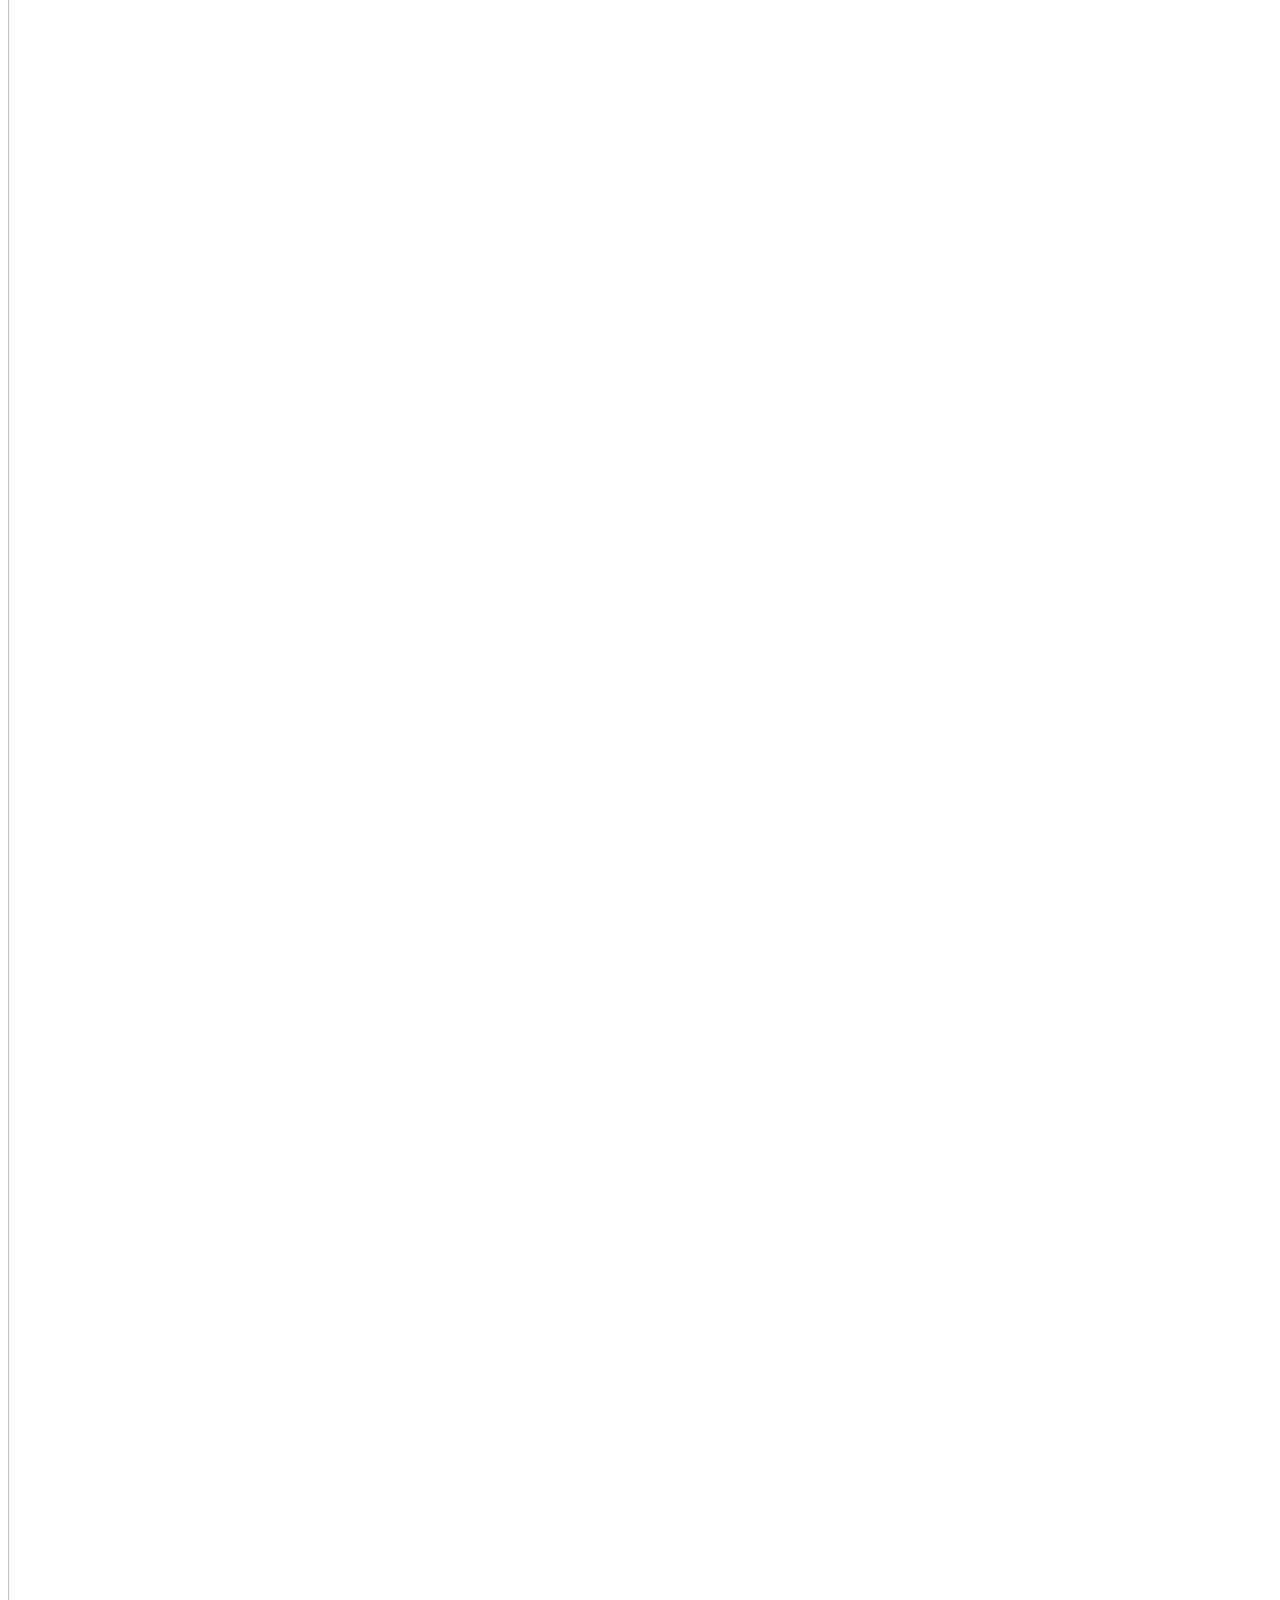
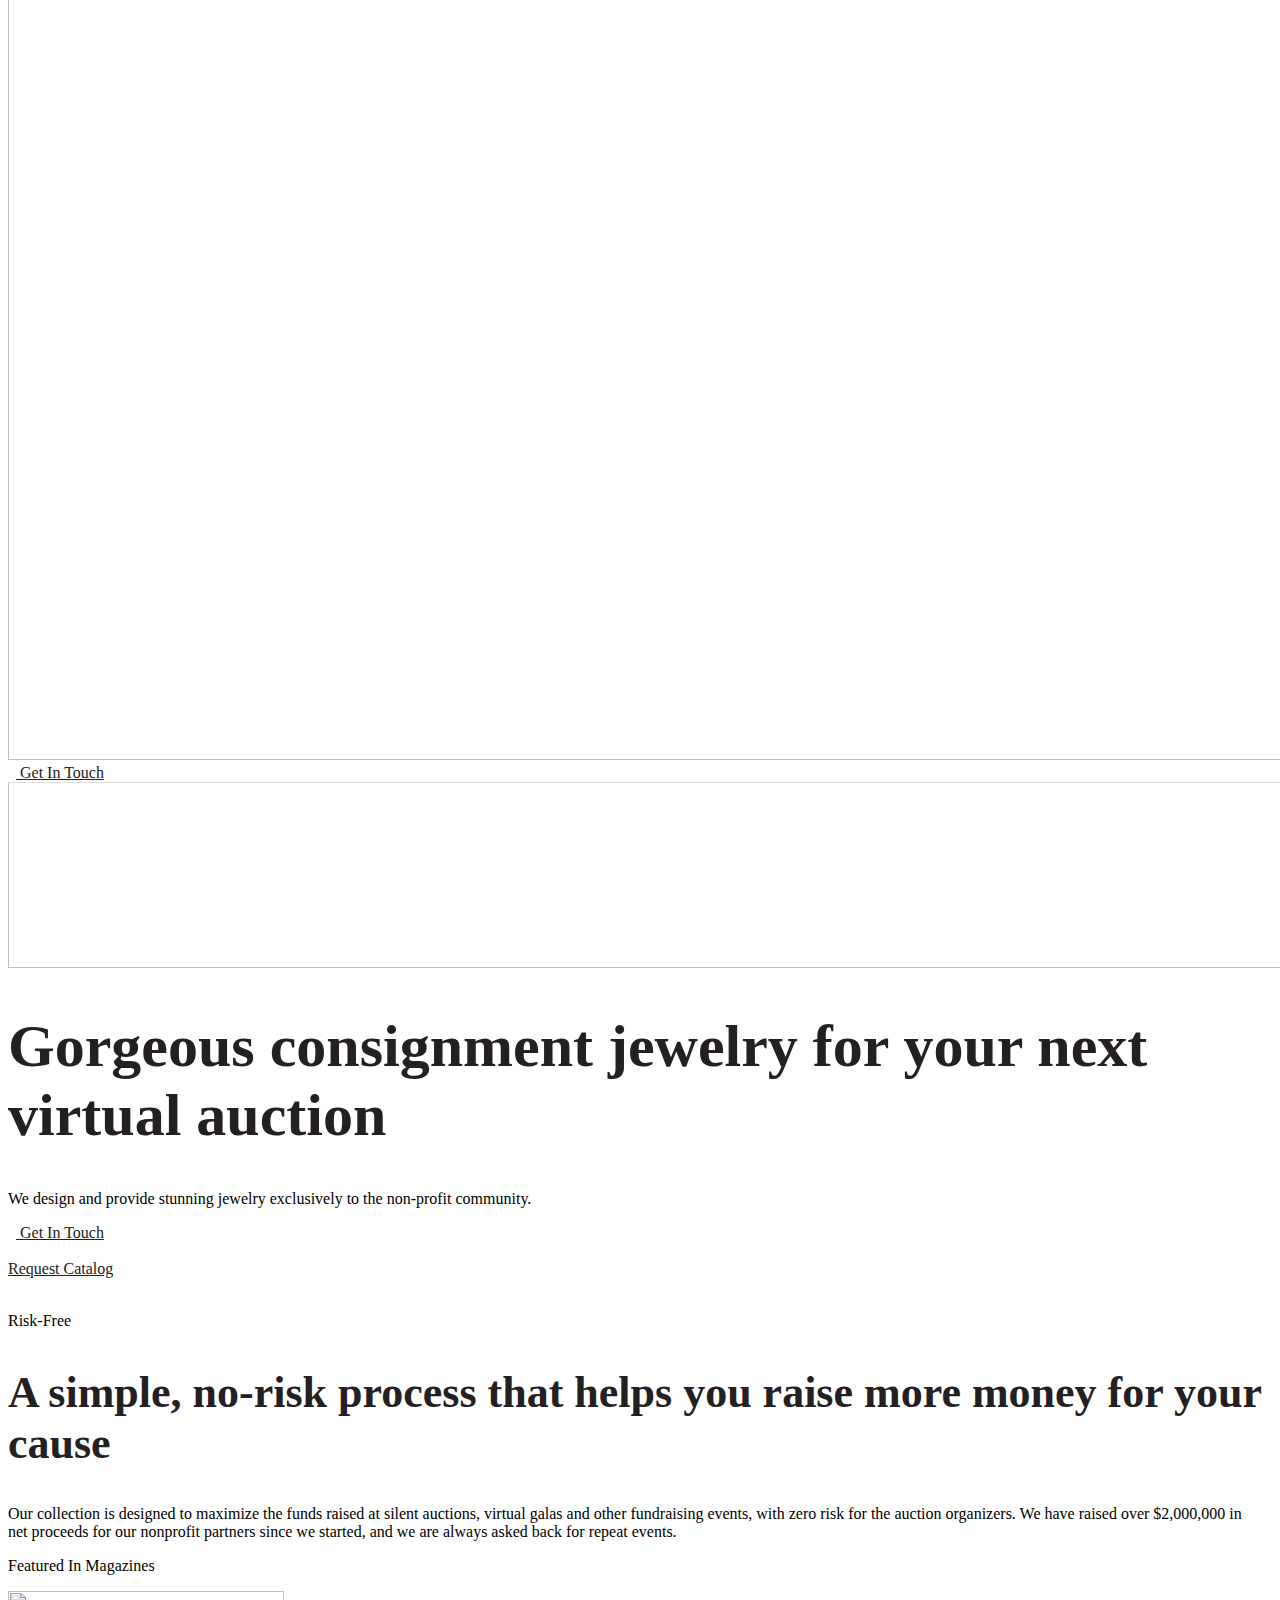
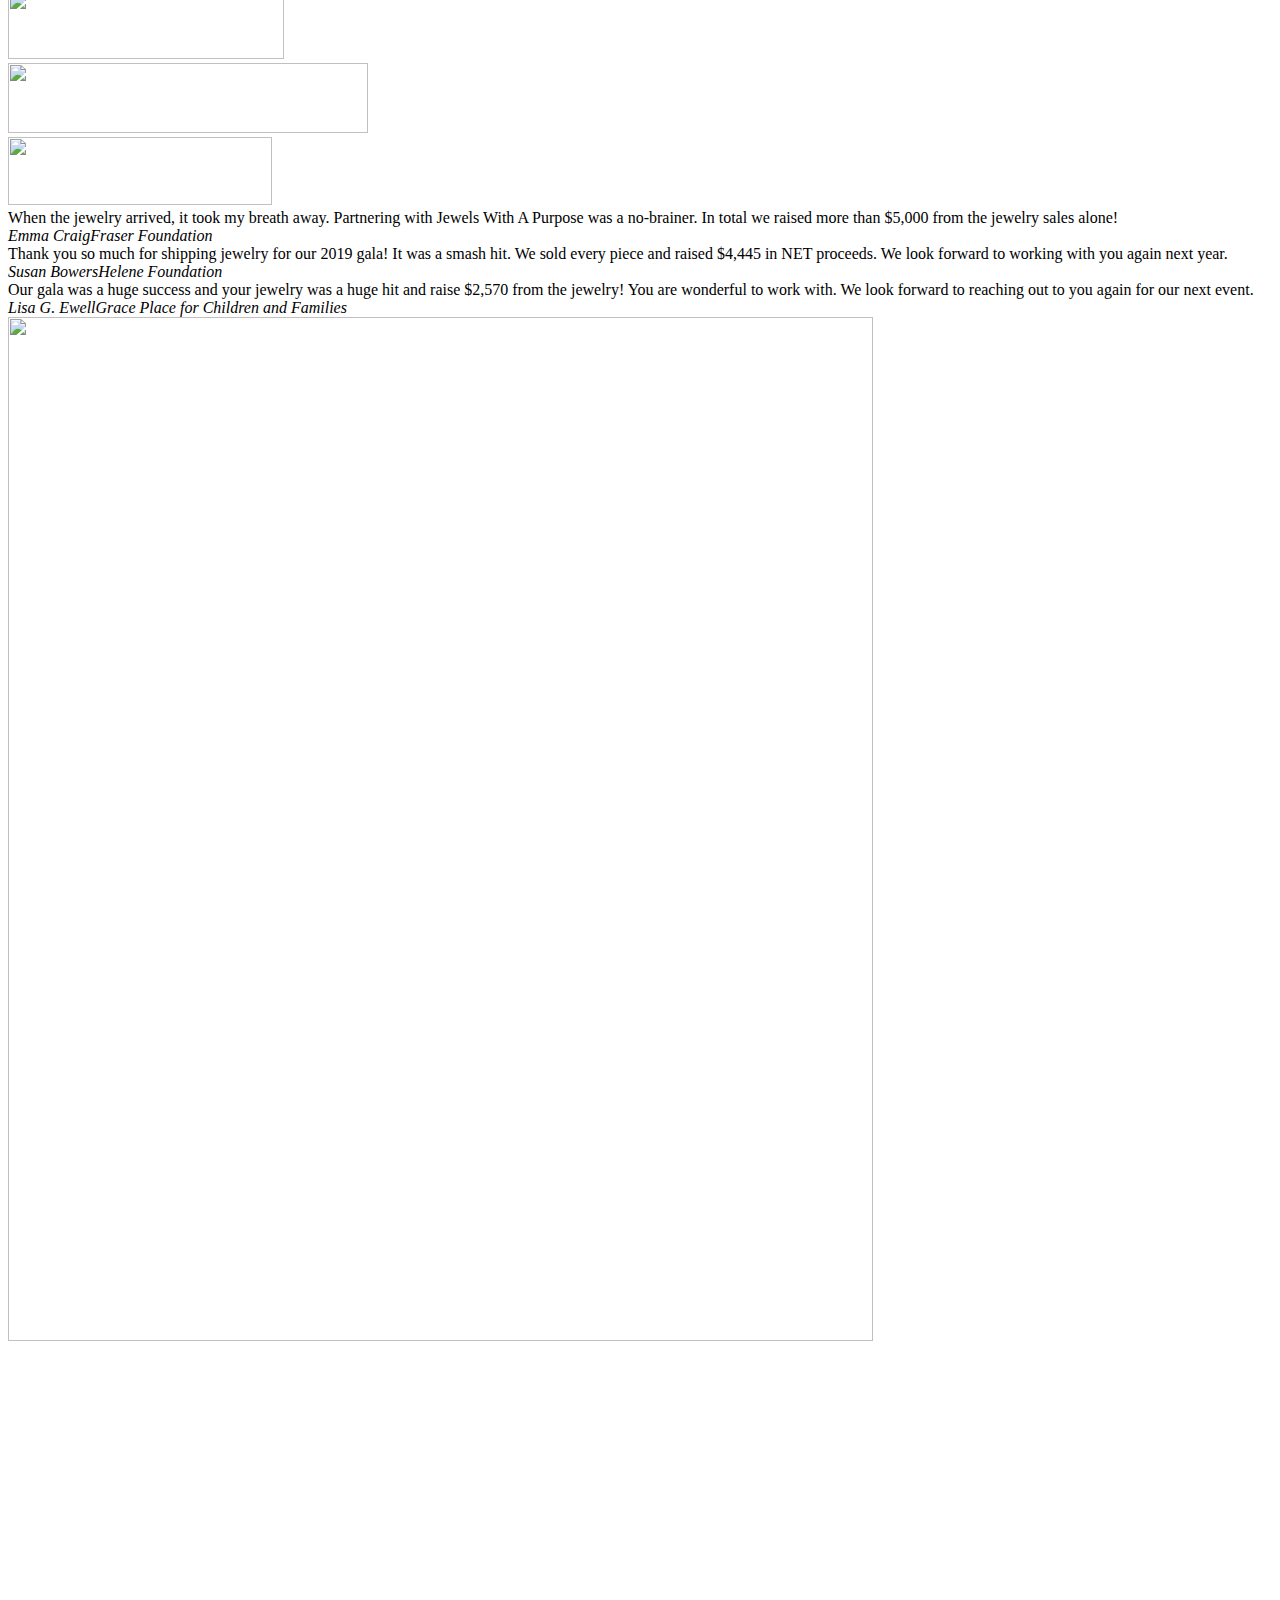
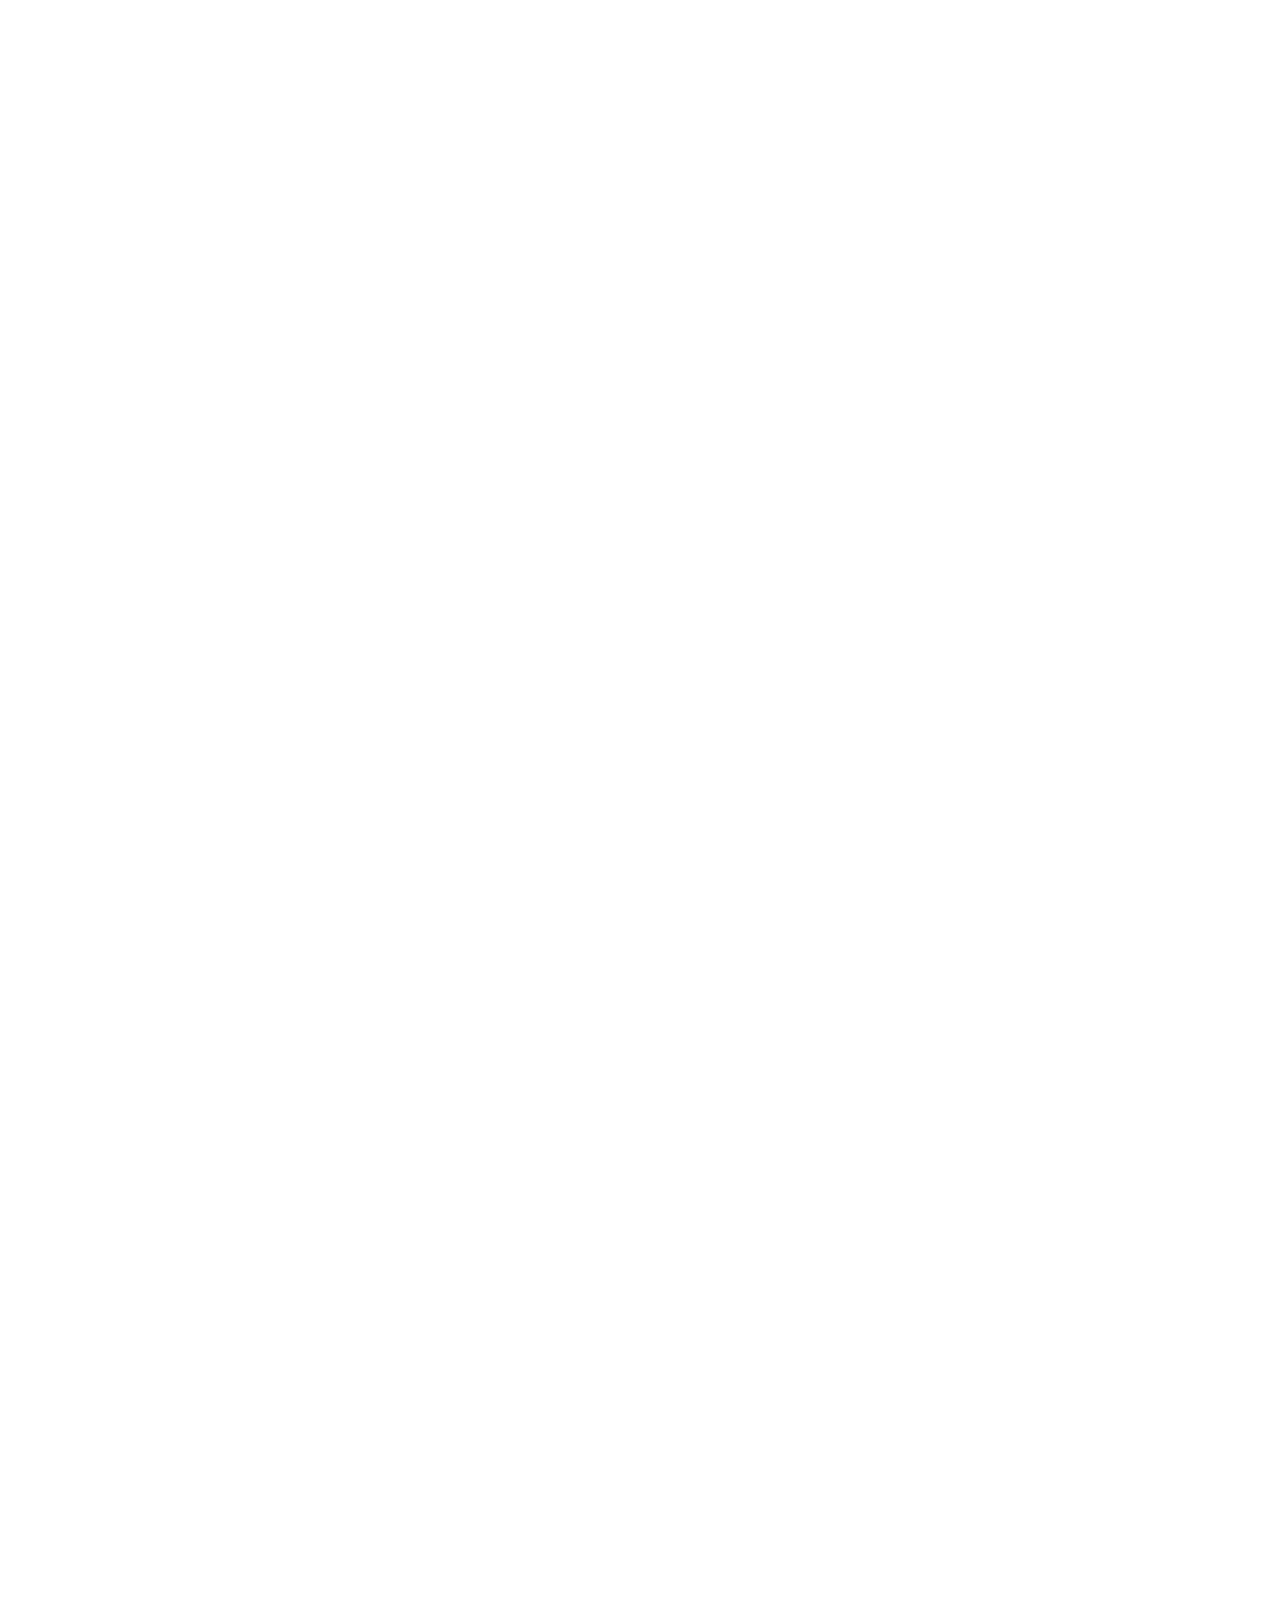
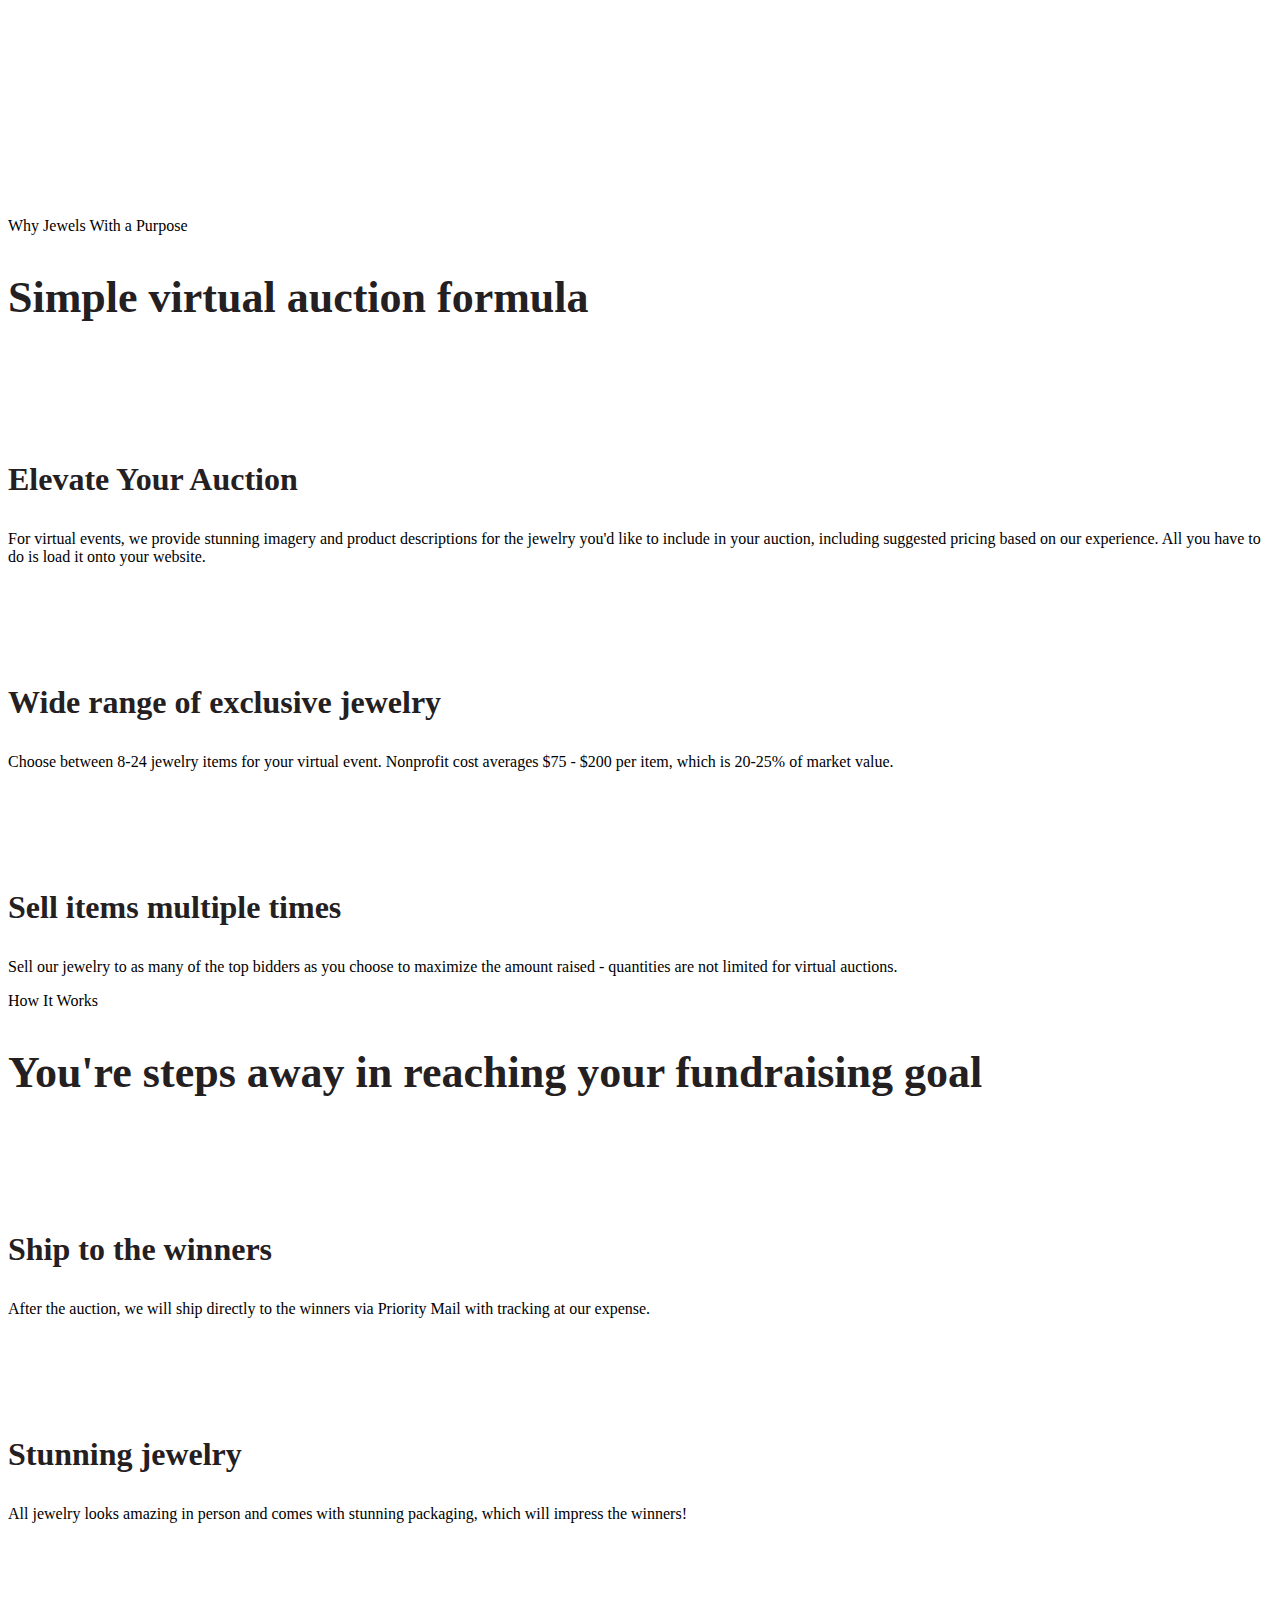
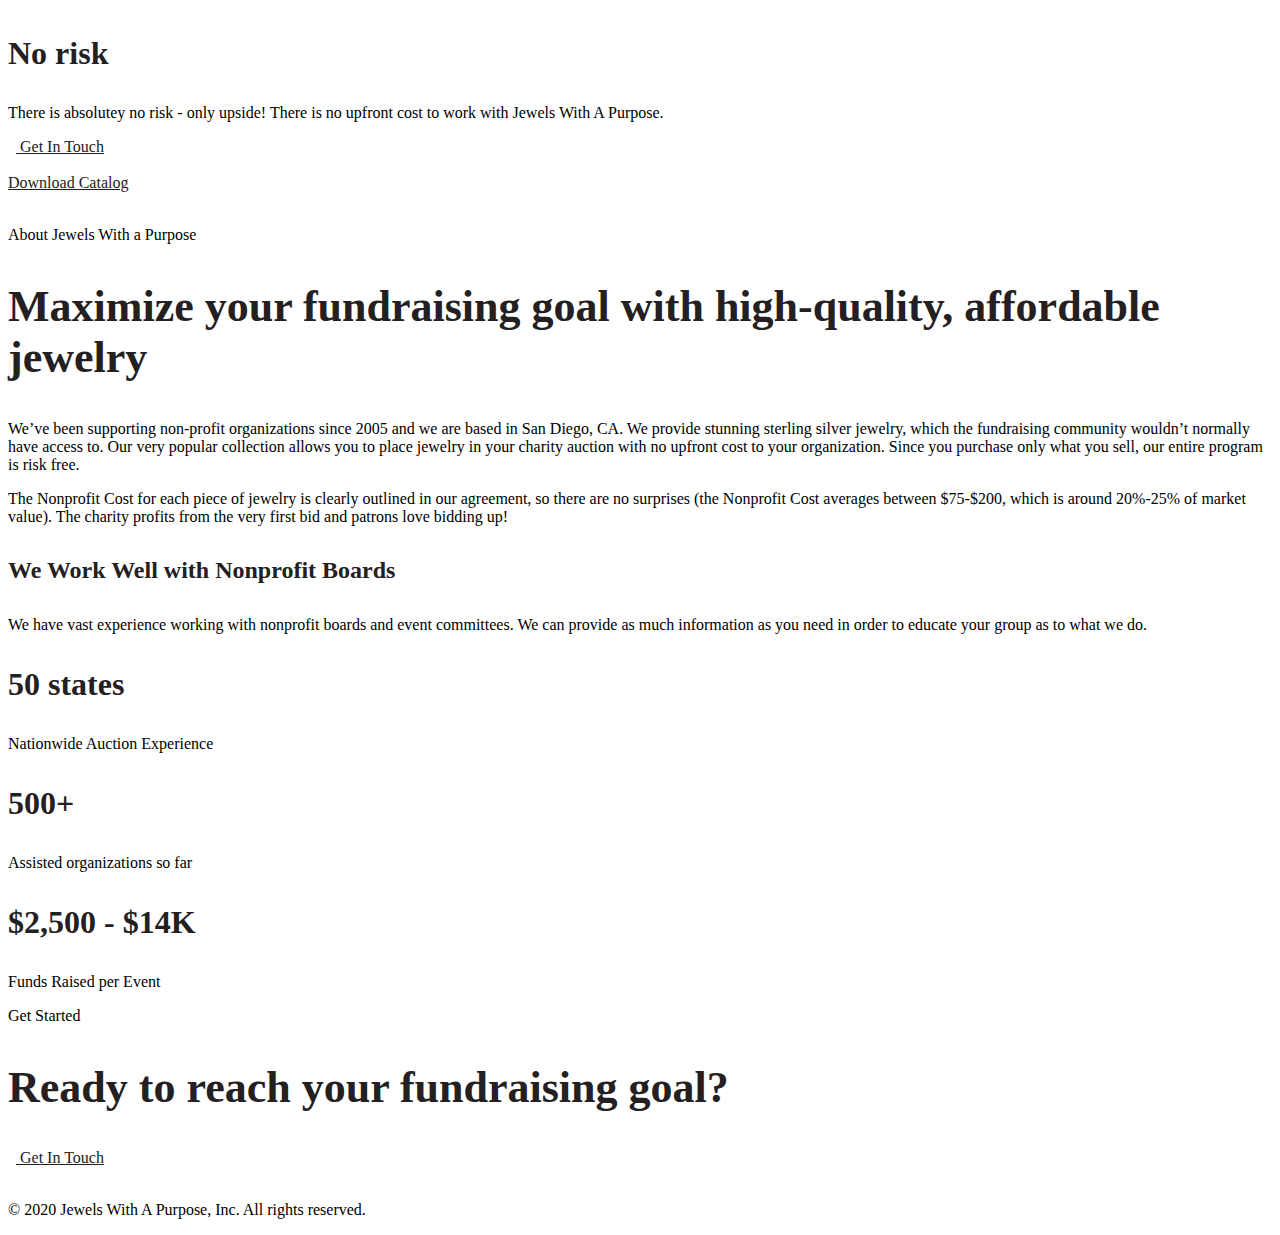
==== index.html @ 7ceee887 "Commited simply-static-1-1628626596" ====
<!DOCTYPE html>
<html lang="en-US">
<head>
	<meta charset="UTF-8">
<script>
if(!gform){document.addEventListener("gform_main_scripts_loaded",function(){gform.scriptsLoaded=!0}),window.addEventListener("DOMContentLoaded",function(){gform.domLoaded=!0});var gform={domLoaded:!1,scriptsLoaded:!1,initializeOnLoaded:function(o){gform.domLoaded&&gform.scriptsLoaded?o():!gform.domLoaded&&gform.scriptsLoaded?window.addEventListener("DOMContentLoaded",o):document.addEventListener("gform_main_scripts_loaded",o)},hooks:{action:{},filter:{}},addAction:function(o,n,r,t){gform.addHook("action",o,n,r,t)},addFilter:function(o,n,r,t){gform.addHook("filter",o,n,r,t)},doAction:function(o){gform.doHook("action",o,arguments)},applyFilters:function(o){return gform.doHook("filter",o,arguments)},removeAction:function(o,n){gform.removeHook("action",o,n)},removeFilter:function(o,n,r){gform.removeHook("filter",o,n,r)},addHook:function(o,n,r,t,i){null==gform.hooks[o][n]&&(gform.hooks[o][n]=[]);var e=gform.hooks[o][n];null==i&&(i=n+"_"+e.length),null==t&&(t=10),gform.hooks[o][n].push({tag:i,callable:r,priority:t})},doHook:function(o,n,r){if(r=Array.prototype.slice.call(r,1),null!=gform.hooks[o][n]){var t,i=gform.hooks[o][n];i.sort(function(o,n){return o.priority-n.priority});for(var e=0;e<i.length;e++)"function"!=typeof(t=i[e].callable)&&(t=window[t]),"action"==o?t.apply(null,r):r[0]=t.apply(null,r)}if("filter"==o)return r[0]},removeHook:function(o,n,r,t){if(null!=gform.hooks[o][n])for(var i=gform.hooks[o][n],e=i.length-1;0<=e;e--)null!=t&&t!=i[e].tag||null!=r&&r!=i[e].priority||i.splice(e,1)}}}
</script>

		<title>Jewels With A Purpose</title>
<meta name="robots" content="noindex, nofollow">
<meta name="viewport" content="width=device-width, initial-scale=1">
<meta name="dc.title" content="Jewels With A Purpose">
<meta name="dc.relation" content="/">
<meta name="dc.source" content="/">
<meta name="dc.language" content="en_US">
<link rel="canonical" href="/">
<script type="application/ld+json">{
				"@context": "https://schema.org",
				"@type": "WebSite",
				"url" : "",
				"potentialAction": {
					"@type": "SearchAction",
					"target": "\/?s={search_term_string}",
					"query-input": "required name=search_term_string"
				}
			}</script>
<meta property="og:url" content="/">
<meta property="og:site_name" content="Jewels With A Purpose">
<meta property="og:locale" content="en_US">
<meta property="og:type" content="website">
<meta property="og:title" content="Jewels With A Purpose">
<meta property="og:description" content="Get In Touch Gorgeous consignment jewelry for your next virtual auction We design and provide stunning jewelry exclusively to the non-profit community. Get In Touch Request Catalog Risk-Free A simple, no-risk process that helps you raise more money for your cause Our collection is designed to maximize the funds raised&hellip;">
<meta property="og:image" content="/wp-content/uploads/2020/05/ranch-coast.png">
<meta property="og:image:secure_url" content="/wp-content/uploads/2020/05/ranch-coast.png">
<meta property="og:image:width" content="276">
<meta property="og:image:height" content="68">
<meta name="twitter:card" content="summary">
<meta name="twitter:title" content="Jewels With A Purpose">
<meta name="twitter:description" content="Get In Touch Gorgeous consignment jewelry for your next virtual auction We design and provide stunning jewelry exclusively to the non-profit community. Get In Touch Request Catalog Risk-Free A simple, no-risk process that helps you raise more money for your cause Our collection is designed to maximize the funds raised&hellip;">
<meta name="twitter:image" content="/wp-content/uploads/2020/05/ranch-coast.png">
<link rel="dns-prefetch" href="//s.w.org">
<link rel="alternate" type="application/rss+xml" title="Jewels With A Purpose &raquo; Feed" href="/feed/">
<link rel="alternate" type="application/rss+xml" title="Jewels With A Purpose &raquo; Comments Feed" href="/comments/feed/">
        <script type="application/ld+json">
            {"@context":"https:\/\/schema.org","@type":"Organization","name":"Jewels With A Purpose","url":""}        </script>
        		<script>
			window._wpemojiSettings = {"baseUrl":"https:\/\/s.w.org\/images\/core\/emoji\/13.1.0\/72x72\/","ext":".png","svgUrl":"https:\/\/s.w.org\/images\/core\/emoji\/13.1.0\/svg\/","svgExt":".svg","source":{"concatemoji":"\/wp-includes\/js\/wp-emoji-release.min.js?ver=5.8"}};
			!function(e,a,t){var n,r,o,i=a.createElement("canvas"),p=i.getContext&&i.getContext("2d");function s(e,t){var a=String.fromCharCode;p.clearRect(0,0,i.width,i.height),p.fillText(a.apply(this,e),0,0);e=i.toDataURL();return p.clearRect(0,0,i.width,i.height),p.fillText(a.apply(this,t),0,0),e===i.toDataURL()}function c(e){var t=a.createElement("script");t.src=e,t.defer=t.type="text/javascript",a.getElementsByTagName("head")[0].appendChild(t)}for(o=Array("flag","emoji"),t.supports={everything:!0,everythingExceptFlag:!0},r=0;r<o.length;r++)t.supports[o[r]]=function(e){if(!p||!p.fillText)return!1;switch(p.textBaseline="top",p.font="600 32px Arial",e){case"flag":return s([127987,65039,8205,9895,65039],[127987,65039,8203,9895,65039])?!1:!s([55356,56826,55356,56819],[55356,56826,8203,55356,56819])&&!s([55356,57332,56128,56423,56128,56418,56128,56421,56128,56430,56128,56423,56128,56447],[55356,57332,8203,56128,56423,8203,56128,56418,8203,56128,56421,8203,56128,56430,8203,56128,56423,8203,56128,56447]);case"emoji":return!s([10084,65039,8205,55357,56613],[10084,65039,8203,55357,56613])}return!1}(o[r]),t.supports.everything=t.supports.everything&&t.supports[o[r]],"flag"!==o[r]&&(t.supports.everythingExceptFlag=t.supports.everythingExceptFlag&&t.supports[o[r]]);t.supports.everythingExceptFlag=t.supports.everythingExceptFlag&&!t.supports.flag,t.DOMReady=!1,t.readyCallback=function(){t.DOMReady=!0},t.supports.everything||(n=function(){t.readyCallback()},a.addEventListener?(a.addEventListener("DOMContentLoaded",n,!1),e.addEventListener("load",n,!1)):(e.attachEvent("onload",n),a.attachEvent("onreadystatechange",function(){"complete"===a.readyState&&t.readyCallback()})),(n=t.source||{}).concatemoji?c(n.concatemoji):n.wpemoji&&n.twemoji&&(c(n.twemoji),c(n.wpemoji)))}(window,document,window._wpemojiSettings);
		</script>
		<style>img.wp-smiley,
img.emoji {
	display: inline !important;
	border: none !important;
	box-shadow: none !important;
	height: 1em !important;
	width: 1em !important;
	margin: 0 .07em !important;
	vertical-align: -0.1em !important;
	background: none !important;
	padding: 0 !important;
}</style>
	<link rel="stylesheet" id="wp-block-library-css" href="/wp-includes/css/dist/block-library/style.min.css?ver=5.8" media="all">
<style id="wp-block-library-theme-inline-css">#start-resizable-editor-section{display:none}.wp-block-audio figcaption{color:#555;font-size:13px;text-align:center}.is-dark-theme .wp-block-audio figcaption{color:hsla(0,0%,100%,.65)}.wp-block-code{font-family:Menlo,Consolas,monaco,monospace;color:#1e1e1e;padding:.8em 1em;border:1px solid #ddd;border-radius:4px}.wp-block-embed figcaption{color:#555;font-size:13px;text-align:center}.is-dark-theme .wp-block-embed figcaption{color:hsla(0,0%,100%,.65)}.blocks-gallery-caption{color:#555;font-size:13px;text-align:center}.is-dark-theme .blocks-gallery-caption{color:hsla(0,0%,100%,.65)}.wp-block-image figcaption{color:#555;font-size:13px;text-align:center}.is-dark-theme .wp-block-image figcaption{color:hsla(0,0%,100%,.65)}.wp-block-pullquote{border-top:4px solid;border-bottom:4px solid;margin-bottom:1.75em;color:currentColor}.wp-block-pullquote__citation,.wp-block-pullquote cite,.wp-block-pullquote footer{color:currentColor;text-transform:uppercase;font-size:.8125em;font-style:normal}.wp-block-quote{border-left:.25em solid;margin:0 0 1.75em;padding-left:1em}.wp-block-quote cite,.wp-block-quote footer{color:currentColor;font-size:.8125em;position:relative;font-style:normal}.wp-block-quote.has-text-align-right{border-left:none;border-right:.25em solid;padding-left:0;padding-right:1em}.wp-block-quote.has-text-align-center{border:none;padding-left:0}.wp-block-quote.is-large,.wp-block-quote.is-style-large{border:none}.wp-block-search .wp-block-search__label{font-weight:700}.wp-block-group.has-background{padding:1.25em 2.375em;margin-top:0;margin-bottom:0}.wp-block-separator{border:none;border-bottom:2px solid;margin-left:auto;margin-right:auto;opacity:.4}.wp-block-separator:not(.is-style-wide):not(.is-style-dots){width:100px}.wp-block-separator.has-background:not(.is-style-dots){border-bottom:none;height:1px}.wp-block-separator.has-background:not(.is-style-wide):not(.is-style-dots){height:2px}.wp-block-table thead{border-bottom:3px solid}.wp-block-table tfoot{border-top:3px solid}.wp-block-table td,.wp-block-table th{padding:.5em;border:1px solid;word-break:normal}.wp-block-table figcaption{color:#555;font-size:13px;text-align:center}.is-dark-theme .wp-block-table figcaption{color:hsla(0,0%,100%,.65)}.wp-block-video figcaption{color:#555;font-size:13px;text-align:center}.is-dark-theme .wp-block-video figcaption{color:hsla(0,0%,100%,.65)}.wp-block-template-part.has-background{padding:1.25em 2.375em;margin-top:0;margin-bottom:0}#end-resizable-editor-section{display:none}</style>
<link rel="stylesheet" id="oceanwp-style-css" href="/wp-content/themes/oceanwp/assets/css/style.min.css?ver=1.0" media="all">
<link rel="stylesheet" id="child-style-css" href="/wp-content/themes/oceanwp-child/style.css?ver=5.8" media="all">
<link rel="stylesheet" id="font-awesome-css" href="/wp-content/themes/oceanwp/assets/fonts/fontawesome/css/all.min.css?ver=5.15.1" media="all">
<link rel="stylesheet" id="simple-line-icons-css" href="/wp-content/themes/oceanwp/assets/css/third/simple-line-icons.min.css?ver=2.4.0" media="all">
<link rel="stylesheet" id="elementor-icons-css" href="/wp-content/plugins/elementor/assets/lib/eicons/css/elementor-icons.min.css?ver=5.12.0" media="all">
<link rel="stylesheet" id="elementor-frontend-legacy-css" href="/wp-content/plugins/elementor/assets/css/frontend-legacy.min.css?ver=3.3.1" media="all">
<link rel="stylesheet" id="elementor-frontend-css" href="/wp-content/plugins/elementor/assets/css/frontend.min.css?ver=3.3.1" media="all">
<style id="elementor-frontend-inline-css">@font-face{font-family:eicons;src:url(/wp-content/plugins/elementor/assets/lib/eicons/fonts/eicons.eot?5.10.0);src:url(/wp-content/plugins/elementor/assets/lib/eicons/fonts/eicons.eot?5.10.0#iefix) format("embedded-opentype"),url(/wp-content/plugins/elementor/assets/lib/eicons/fonts/eicons.woff2?5.10.0) format("woff2"),url(/wp-content/plugins/elementor/assets/lib/eicons/fonts/eicons.woff?5.10.0) format("woff"),url(/wp-content/plugins/elementor/assets/lib/eicons/fonts/eicons.ttf?5.10.0) format("truetype"),url(/wp-content/plugins/elementor/assets/lib/eicons/fonts/eicons.svg?5.10.0#eicon) format("svg");font-weight:400;font-style:normal}</style>
<link rel="stylesheet" id="elementor-post-43-css" href="/wp-content/uploads/elementor/css/post-43.css?ver=1627926457" media="all">
<link rel="stylesheet" id="powerpack-frontend-css" href="/wp-content/plugins/powerpack-lite-for-elementor/assets/css/frontend.css?ver=2.5.2" media="all">
<link rel="stylesheet" id="elementor-pro-css" href="/wp-content/plugins/elementor-pro/assets/css/frontend.min.css?ver=3.3.5" media="all">
<link rel="stylesheet" id="elementor-post-39-css" href="/wp-content/uploads/elementor/css/post-39.css?ver=1627926457" media="all">
<link rel="stylesheet" id="gforms_reset_css-css" href="/wp-content/plugins/gravityforms/legacy/css/formreset.min.css?ver=2.5.8" media="all">
<link rel="stylesheet" id="gforms_formsmain_css-css" href="/wp-content/plugins/gravityforms/legacy/css/formsmain.min.css?ver=2.5.8" media="all">
<link rel="stylesheet" id="gforms_ready_class_css-css" href="/wp-content/plugins/gravityforms/legacy/css/readyclass.min.css?ver=2.5.8" media="all">
<link rel="stylesheet" id="gforms_browsers_css-css" href="/wp-content/plugins/gravityforms/legacy/css/browsers.min.css?ver=2.5.8" media="all">
<script id="jquery-core-js-extra">
var pp = {"ajax_url":"\/wp-admin\/admin-ajax.php"};
</script>
<script src="/wp-includes/js/jquery/jquery.min.js?ver=3.6.0" id="jquery-core-js"></script>
<script src="/wp-includes/js/jquery/jquery-migrate.min.js?ver=3.3.2" id="jquery-migrate-js"></script>
<script defer src="/wp-content/plugins/gravityforms/js/jquery.json.min.js?ver=2.5.8" id="gform_json-js"></script>
<script id="gform_gravityforms-js-extra">
var gform_i18n = {"datepicker":{"days":{"monday":"Mon","tuesday":"Tue","wednesday":"Wed","thursday":"Thu","friday":"Fri","saturday":"Sat","sunday":"Sun"},"months":{"january":"January","february":"February","march":"March","april":"April","may":"May","june":"June","july":"July","august":"August","september":"September","october":"October","november":"November","december":"December"},"firstDay":1}};
var gf_global = {"gf_currency_config":{"name":"U.S. Dollar","symbol_left":"$","symbol_right":"","symbol_padding":"","thousand_separator":",","decimal_separator":".","decimals":2},"base_url":"\/wp-content\/plugins\/gravityforms","number_formats":[],"spinnerUrl":"\/wp-content\/plugins\/gravityforms\/images\/spinner.svg","strings":{"newRowAdded":"New row added.","rowRemoved":"Row removed","formSaved":"The form has been saved.  The content contains the link to return and complete the form."}};
var gf_legacy_multi = {"1":"1"};
var gf_global = {"gf_currency_config":{"name":"U.S. Dollar","symbol_left":"$","symbol_right":"","symbol_padding":"","thousand_separator":",","decimal_separator":".","decimals":2},"base_url":"\/wp-content\/plugins\/gravityforms","number_formats":[],"spinnerUrl":"\/wp-content\/plugins\/gravityforms\/images\/spinner.svg","strings":{"newRowAdded":"New row added.","rowRemoved":"Row removed","formSaved":"The form has been saved.  The content contains the link to return and complete the form."}};
var gf_legacy_multi = {"1":"1","2":"1"};
</script>
<script id="gform_gravityforms-js-before">

</script>
<script defer src="/wp-content/plugins/gravityforms/js/gravityforms.min.js?ver=2.5.8" id="gform_gravityforms-js"></script>
<link rel="https://api.w.org/" href="/wp-json/">
<link rel="alternate" type="application/json" href="/wp-json/wp/v2/pages/39">
<link rel="EditURI" type="application/rsd+xml" title="RSD" href="/xmlrpc.php?rsd">
<link rel="wlwmanifest" type="application/wlwmanifest+xml" href="/wp-includes/wlwmanifest.xml"> 
<link rel="shortlink" href="/">
<link rel="alternate" type="application/json+oembed" href="/wp-json/oembed/1.0/embed?url=https%3A%2F%2F%2F">
<link rel="alternate" type="text/xml+oembed" href="/wp-json/oembed/1.0/embed?url=https%3A%2F%2F%2F&#038;format=xml">
<!-- start Simple Custom CSS and JS -->
<script>
jQuery(document).ready(function( $ ){
  var animateHeader = 720;
  var $header = $('.header-animate');
  var ACTIVE = 'active';
  var SCROLL = 'scroll';
  $(window).scroll(function() {
    var scroll = getCurrentScroll();
    if ( scroll >= animateHeader ) {
      $header.addClass(ACTIVE);
    }
    else {
      $header.removeClass(ACTIVE);
    }
    
    if ( scroll <= animateHeader && scroll >= 1  ) {
      $header.addClass(SCROLL);
    }else {
      $header.removeClass(SCROLL);
    }
  });
  function getCurrentScroll() {
    return window.pageYOffset || document.documentElement.scrollTop;
  }
});
</script>
<!-- end Simple Custom CSS and JS -->
<!-- start Simple Custom CSS and JS -->
<script>
jQuery(document).ready(function( $ ){
  var $body = $('body');
  var $toggle_modal = $('.toggle-modal');
  var $modal = $('.modal-form');
  var $dismiss = $('.dismiss-modal a');
  var ACTIVE = 'modal-active';

  $toggle_modal.on('click', function(event){
    event.preventDefault();
    var target = $(this).attr('href');
    window.location.hash="";
    $(target).addClass(ACTIVE);
    $body.addClass(ACTIVE);
  });

  $dismiss.on('click', function(event){
    dismiss();
    event.preventDefault();
  });

  $(document).on('keyup',function(event) {
    if (event.keyCode == 27) {
      dismiss();
    }
  });

  function dismiss(){
    $modal.removeClass(ACTIVE);
    $body.removeClass(ACTIVE);
  }
});

</script>
<!-- end Simple Custom CSS and JS -->
<!-- start Simple Custom CSS and JS -->
<style>.header-animate {
  position: fixed;
  top: -200px;
  width: 100%;
  transition: top 0.2s ease-in-out, position 0.2s ease-in-out !important;
  z-index: 9999;
  background-color: #fff;
  border-bottom: 1px solid #E2E0DE;
}
.header-animate.active {
  top: 0;
}

.header-animate:not(.elementor-element-edit-mode) .cta {
  opacity: 0;
  visibility: hidden;
  transition: opacity 0.2s ease-in-out, visibility 0.2s ease-in-out  !important;
}

.header-animate.active:not(.elementor-element-edit-mode) .cta {
  opacity: 1;
  visibility: visible;
}

@media (min-width: 768px){
  body.admin-bar .header-animate.active {
    top: 32px;
  }
}</style>
<!-- end Simple Custom CSS and JS -->
<!-- start Simple Custom CSS and JS -->
<style>body.modal-active {
  overflow: hidden !important;
}

.modal-form:not(.elementor-element-edit-mode) {
  display: none;
  position: fixed;
  top: 0;
  right: 0;
  left: 0;
  width: 100%;
  height: 100%;
  z-index: 9999;
  overflow: auto
}

.modal-form:not(.elementor-element-edit-mode).modal-active {
  display: block;
}</style>
<!-- end Simple Custom CSS and JS -->
<!-- start Simple Custom CSS and JS -->
<style>/*
* Gravity Form */

.gform_wrapper .gfield_label {
  color: #212121 !important;
  margin-top: 0 !important;
  font-family: "Graphik", Sans-serif !important;
  font-size: 16px !important;
  font-weight: 500 !important;
}

.gform_wrapper input:not([type=radio]):not([type=checkbox]):not([type=submit]):not([type=button]):not([type=image]):not([type=file]),
.gform_wrapper select {
  height: 56px;
  font-family: "Graphik", Sans-serif !important;
  font-size: 16px !important;
  font-weight: 400 !important;
  color: #212121 !important;
  border-top: 0 !important;
  border-left: 0 !important;
  border-right: 0 !important;
  border-radius: 0;
  padding-left: 0 !important;
  padding-right: 0 !important;
  margin-bottom: 0 !important;
}
.gform_wrapper input:not([type=radio]):not([type=checkbox]):not([type=submit]):not([type=button]):not([type=image]):not([type=file]):focus,
.gform_wrapper select:focus {
  border-bottom-color: #212121;
  outline: 0 !important;
}

.gform_wrapper select {
  appearance: none;
  -webkit-appearance: none;
  margin-bottom: 0 !important;
  background: url(https://cdn.avenirthinking.com/wp-content/uploads/2020/04/30184955/ic-keyboard-arrow-down-24px.svg) no-repeat center right;
}

.gform_wrapper textarea  {
  font-family: "Graphik", Sans-serif !important;
  font-size: 16px !important;
  font-weight: 400 !important;
  color: #212121 !important;
  max-height: 80px;
  border-top: 0 !important;
  border-left: 0 !important;
  border-right: 0 !important;
  border-radius: 0 !important;
  padding-left: 0 !important;
  padding-right: 0 !important;
  margin-bottom: 0 !important;
}

.gform_wrapper ul.gfield_checkbox li label, 
.gform_wrapper ul.gfield_radio li label {
  border-left:0;
  border-right: 0;
  border-top: 0;
  border-bottom: 1px solid rgba(0,0,0,.3);
  padding-left: 40px !important;
}

.gform_wrapper ul.gfield_checkbox li input:checked + label:after {
  border-color: #212121;
}

.ginput_container_checkbox label:after, 
.ginput_container_checkbox label:before {
  left: 0;
}

.gform_wrapper .top_label div.ginput_container {
  margin: 0 !important;
}

.gform_wrapper .gform_footer input.button, 
.gform_wrapper .gform_footer input[type=submit], 
.gform_wrapper .gform_page_footer input.button, 
.gform_wrapper .gform_page_footer input[type=submit] {
  font-family: "Graphik", Sans-serif !important;
  font-size: 16px !important;
  font-weight: 500;
  color: #FFFFFF;
  background-color: #FF6F4F;
  text-transform: unset;
  padding: 16px 40px;
  display: block;
  width: 100%;
  line-height: 1.6 !important;
  letter-spacing: 1px !important;
}

.gform_wrapper li:before {
  content: none !important;
}

.gform_wrapper ul.gform_fields li.gfield {
  margin-top: 0!important;
  margin-bottom: 40px !important;
} 

.gform_wrapper ul.gform_fields li.gfield:last-of-type {
  margin-bottom: 0 !important;
}

.gform_wrapper .validation_error,
.gform_wrapper li.gfield.gfield_error.gfield_contains_required div.gfield_description,
.gform_wrapper li.gfield.gfield_error.gfield_contains_required.gfield_creditcard_warning {
  display: none;
}

.gform_wrapper .gform_footer {
  margin: 20px auto;
  padding: 0; 
  text-align: center;
  position: relative;
}

.gform_wrapper .gform_ajax_spinner{
  position: absolute;
  right: 30px;
  top: 50%;
  transform: translateY(-50%);
}

.gform_wrapper.gform_validation_error .gform_body ul li.gfield.gfield_error:not(.gf_left_half):not(.gf_right_half) {
  max-width: 100% !important;
}

.gform_confirmation_message {
  font-family: "Graphik", Sans-serif !important;
  font-size: 16px !important;
  font-weight: 400 !important;
  color: #212121 !important;
  opacity: 0.7;
}

/*
Credit Card */
.gform_wrapper .field_sublabel_below .ginput_complex.ginput_container label {
  font-size: 11px !important;
  margin-top: 4px !important;
}
.gform_wrapper .ginput_complex span.ginput_cardextras {
  display: flex;
  flex-direction: column;
}

.gform_wrapper .ginput_complex .ginput_cardinfo_left {
  width: 100%;
}

.gform_wrapper .gform_card_icon_container {
  display: none;
}

.gform_wrapper li.gfield.gfield_error, 
.gform_wrapper li.gfield.gfield_error.gfield_contains_required.gfield_creditcard_warning {
  background: transparent !important;
  border: 0 !important;
  padding: 0 !important;
}

.gform_wrapper .validation_message {
  display: none;
}

@media (min-width: 768px){
  .gform_wrapper .gform_footer input.button, 
  .gform_wrapper .gform_footer input[type=submit], 
  .gform_wrapper .gform_page_footer input.button, 
  .gform_wrapper .gform_page_footer input[type=submit] {
    display: inline-block;
    width: auto;
  }
  .gform_wrapper .ginput_complex span.ginput_cardextras {
    flex-direction: row;
  }
  .gform_wrapper .gform_footer {
    text-align: right;
  }
}</style>
<!-- end Simple Custom CSS and JS -->

<!-- Facebook Pixel Code -->
<script type="text/javascript">
!function(f,b,e,v,n,t,s){if(f.fbq)return;n=f.fbq=function(){n.callMethod?
n.callMethod.apply(n,arguments):n.queue.push(arguments)};if(!f._fbq)f._fbq=n;
n.push=n;n.loaded=!0;n.version='2.0';n.queue=[];t=b.createElement(e);t.async=!0;
t.src=v;s=b.getElementsByTagName(e)[0];s.parentNode.insertBefore(t,s)}(window,
document,'script','https://connect.facebook.net/en_US/fbevents.js');
</script>
<!-- End Facebook Pixel Code -->
<script type="text/javascript">
  fbq('init', '242797203481882', {}, {
    "agent": "wordpress-5.8-3.0.5"
});
</script><script type="text/javascript">
  fbq('track', 'PageView', []);
</script>
<!-- Facebook Pixel Code -->
<noscript>
<img height="1" width="1" style="display:none" alt="fbpx" src="https://www.facebook.com/tr?id=242797203481882&ev=PageView&noscript=1">
</noscript>
<!-- End Facebook Pixel Code -->
<link rel="icon" href="/wp-content/uploads/2020/05/cropped-favicon-32x32.png" sizes="32x32">
<link rel="icon" href="/wp-content/uploads/2020/05/cropped-favicon-192x192.png" sizes="192x192">
<link rel="apple-touch-icon" href="/wp-content/uploads/2020/05/cropped-favicon-180x180.png">
<meta name="msapplication-TileImage" content="/wp-content/uploads/2020/05/cropped-favicon-270x270.png">
		<style id="wp-custom-css">.button-group .pp-button.elementor-button{flex:auto;margin-right:10px !important;margin-bottom:10px !important}.button-group .pp-button.elementor-button:first-child{min-width:240px !important;text-align:left}.button-group .pp-button.elementor-button:first-child .pp-button-content-wrapper{justify-content:flex-start}.button-group .pp-button .pp-button-content-wrapper .pp-button-content-inner{width:100%;justify-content:space-between}@media (min-width:768px){.button-group .pp-button.elementor-button{flex:initial;margin-right:10px !important;margin-bottom:auto !important}}@media (max-width:767px){.image-cardwrap .elementor-row{flex-wrap:nowrap;overflow-x:auto}.image-cardwrap .elementor-column{flex:0 0 85%;max-width:85%;padding:10px}}</style>
		<!-- OceanWP CSS -->
<style type="text/css">/* General CSS */a:hover,a.light:hover,.theme-heading .text::before,.theme-heading .text::after,#top-bar-content >a:hover,#top-bar-social li.oceanwp-email a:hover,#site-navigation-wrap .dropdown-menu >li >a:hover,#site-header.medium-header #medium-searchform button:hover,.oceanwp-mobile-menu-icon a:hover,.blog-entry.post .blog-entry-header .entry-title a:hover,.blog-entry.post .blog-entry-readmore a:hover,.blog-entry.thumbnail-entry .blog-entry-category a,ul.meta li a:hover,.dropcap,.single nav.post-navigation .nav-links .title,body .related-post-title a:hover,body #wp-calendar caption,body .contact-info-widget.default i,body .contact-info-widget.big-icons i,body .custom-links-widget .oceanwp-custom-links li a:hover,body .custom-links-widget .oceanwp-custom-links li a:hover:before,body .posts-thumbnails-widget li a:hover,body .social-widget li.oceanwp-email a:hover,.comment-author .comment-meta .comment-reply-link,#respond #cancel-comment-reply-link:hover,#footer-widgets .footer-box a:hover,#footer-bottom a:hover,#footer-bottom #footer-bottom-menu a:hover,.sidr a:hover,.sidr-class-dropdown-toggle:hover,.sidr-class-menu-item-has-children.active >a,.sidr-class-menu-item-has-children.active >a >.sidr-class-dropdown-toggle,input[type=checkbox]:checked:before{color:#ff6f4f}.single nav.post-navigation .nav-links .title .owp-icon use,.blog-entry.post .blog-entry-readmore a:hover .owp-icon use,body .contact-info-widget.default .owp-icon use,body .contact-info-widget.big-icons .owp-icon use{stroke:#ff6f4f}input[type="button"],input[type="reset"],input[type="submit"],button[type="submit"],.button,#site-navigation-wrap .dropdown-menu >li.btn >a >span,.thumbnail:hover i,.post-quote-content,.omw-modal .omw-close-modal,body .contact-info-widget.big-icons li:hover i,body div.wpforms-container-full .wpforms-form input[type=submit],body div.wpforms-container-full .wpforms-form button[type=submit],body div.wpforms-container-full .wpforms-form .wpforms-page-button{background-color:#ff6f4f}.thumbnail:hover .link-post-svg-icon{background-color:#ff6f4f}body .contact-info-widget.big-icons li:hover .owp-icon{background-color:#ff6f4f}.widget-title{border-color:#ff6f4f}blockquote{border-color:#ff6f4f}#searchform-dropdown{border-color:#ff6f4f}.dropdown-menu .sub-menu{border-color:#ff6f4f}.blog-entry.large-entry .blog-entry-readmore a:hover{border-color:#ff6f4f}.oceanwp-newsletter-form-wrap input[type="email"]:focus{border-color:#ff6f4f}.social-widget li.oceanwp-email a:hover{border-color:#ff6f4f}#respond #cancel-comment-reply-link:hover{border-color:#ff6f4f}body .contact-info-widget.big-icons li:hover i{border-color:#ff6f4f}#footer-widgets .oceanwp-newsletter-form-wrap input[type="email"]:focus{border-color:#ff6f4f}blockquote,.wp-block-quote{border-left-color:#ff6f4f}body .contact-info-widget.big-icons li:hover .owp-icon{border-color:#ff6f4f}input[type="button"]:hover,input[type="reset"]:hover,input[type="submit"]:hover,button[type="submit"]:hover,input[type="button"]:focus,input[type="reset"]:focus,input[type="submit"]:focus,button[type="submit"]:focus,.button:hover,#site-navigation-wrap .dropdown-menu >li.btn >a:hover >span,.post-quote-author,.omw-modal .omw-close-modal:hover,body div.wpforms-container-full .wpforms-form input[type=submit]:hover,body div.wpforms-container-full .wpforms-form button[type=submit]:hover,body div.wpforms-container-full .wpforms-form .wpforms-page-button:hover{background-color:#ff6f4f}a{color:#242021}a .owp-icon use{stroke:#242021}a:hover{color:#ff6f4f}a:hover .owp-icon use{stroke:#ff6f4f}label,body div.wpforms-container-full .wpforms-form .wpforms-field-label{color:#242021}form input[type="text"],form input[type="password"],form input[type="email"],form input[type="url"],form input[type="date"],form input[type="month"],form input[type="time"],form input[type="datetime"],form input[type="datetime-local"],form input[type="week"],form input[type="number"],form input[type="search"],form input[type="tel"],form input[type="color"],form select,form textarea{color:#242021}body div.wpforms-container-full .wpforms-form input[type=date],body div.wpforms-container-full .wpforms-form input[type=datetime],body div.wpforms-container-full .wpforms-form input[type=datetime-local],body div.wpforms-container-full .wpforms-form input[type=email],body div.wpforms-container-full .wpforms-form input[type=month],body div.wpforms-container-full .wpforms-form input[type=number],body div.wpforms-container-full .wpforms-form input[type=password],body div.wpforms-container-full .wpforms-form input[type=range],body div.wpforms-container-full .wpforms-form input[type=search],body div.wpforms-container-full .wpforms-form input[type=tel],body div.wpforms-container-full .wpforms-form input[type=text],body div.wpforms-container-full .wpforms-form input[type=time],body div.wpforms-container-full .wpforms-form input[type=url],body div.wpforms-container-full .wpforms-form input[type=week],body div.wpforms-container-full .wpforms-form select,body div.wpforms-container-full .wpforms-form textarea{color:#242021}.theme-button,input[type="submit"],button[type="submit"],button,body div.wpforms-container-full .wpforms-form input[type=submit],body div.wpforms-container-full .wpforms-form button[type=submit],body div.wpforms-container-full .wpforms-form .wpforms-page-button{padding:20px 32px 20px 20px}body .theme-button,body input[type="submit"],body button[type="submit"],body button,body .button,body div.wpforms-container-full .wpforms-form input[type=submit],body div.wpforms-container-full .wpforms-form button[type=submit],body div.wpforms-container-full .wpforms-form .wpforms-page-button{background-color:#ff6f4f}body .theme-button:hover,body input[type="submit"]:hover,body button[type="submit"]:hover,body button:hover,body .button:hover,body div.wpforms-container-full .wpforms-form input[type=submit]:hover,body div.wpforms-container-full .wpforms-form input[type=submit]:active,body div.wpforms-container-full .wpforms-form button[type=submit]:hover,body div.wpforms-container-full .wpforms-form button[type=submit]:active,body div.wpforms-container-full .wpforms-form .wpforms-page-button:hover,body div.wpforms-container-full .wpforms-form .wpforms-page-button:active{background-color:#ff6f4f}/* Header CSS */#site-header.has-header-media .overlay-header-media{background-color:rgba(0,0,0,0.5)}#site-logo #site-logo-inner a img,#site-header.center-header #site-navigation-wrap .middle-site-logo a img{max-width:80px}#site-logo a.site-logo-text{color:#242021}#site-logo a.site-logo-text:hover{color:#242021}/* Typography CSS */h1,h2,h3,h4,h5,h6,.theme-heading,.widget-title,.oceanwp-widget-recent-posts-title,.comment-reply-title,.entry-title,.sidebar-box .widget-title{color:#242021}h1{font-size:60px;color:#242021}h2{font-size:44px;color:#242021}h3{font-size:32px;color:#242021}h4{font-size:24px;color:#242021}</style>	<meta name="viewport" content="width=device-width, initial-scale=1.0, viewport-fit=cover">
</head>
<body class="home page-template page-template-elementor_canvas page page-id-39 wp-custom-logo wp-embed-responsive oceanwp-theme dropdown-mobile no-header-border default-breakpoint content-full-width content-max-width page-header-disabled elementor-default elementor-template-canvas elementor-kit-43 elementor-page elementor-page-39">
			<div data-elementor-type="wp-page" data-elementor-id="39" class="elementor elementor-39" data-elementor-settings="[]">
						<div class="elementor-inner">
							<div class="elementor-section-wrap">
							<header class="elementor-section elementor-top-section elementor-element elementor-element-34eb80c elementor-section-content-middle header-animate elementor-section-boxed elementor-section-height-default elementor-section-height-default" data-id="34eb80c" data-element_type="section">
						<div class="elementor-container elementor-column-gap-default">
							<div class="elementor-row">
					<div class="elementor-column elementor-col-50 elementor-top-column elementor-element elementor-element-284481d" data-id="284481d" data-element_type="column">
			<div class="elementor-column-wrap elementor-element-populated">
							<div class="elementor-widget-wrap">
						<div class="elementor-element elementor-element-5d6be10 elementor-widget elementor-widget-theme-site-logo elementor-widget-image" data-id="5d6be10" data-element_type="widget" data-widget_type="theme-site-logo.default">
				<div class="elementor-widget-container">
								<div class="elementor-image">
													<a href="/">
							<img width="2560" height="2560" src="/wp-content/uploads/2020/05/site-logo-scaled.jpg" class="attachment-full size-full" alt="" loading="lazy" srcset="/wp-content/uploads/2020/05/site-logo-scaled.jpg 2560w, /wp-content/uploads/2020/05/site-logo-300x300.jpg 300w, /wp-content/uploads/2020/05/site-logo-1024x1024.jpg 1024w, /wp-content/uploads/2020/05/site-logo-150x150.jpg 150w, /wp-content/uploads/2020/05/site-logo-768x768.jpg 768w, /wp-content/uploads/2020/05/site-logo-1536x1536.jpg 1536w, /wp-content/uploads/2020/05/site-logo-2048x2048.jpg 2048w" sizes="(max-width: 2560px) 100vw, 2560px">								</a>
														</div>
						</div>
				</div>
						</div>
					</div>
		</div>
				<div class="elementor-column elementor-col-50 elementor-top-column elementor-element elementor-element-f6c627b" data-id="f6c627b" data-element_type="column">
			<div class="elementor-column-wrap elementor-element-populated">
							<div class="elementor-widget-wrap">
						<div class="elementor-element elementor-element-5342abd pp-buttons-halign-right pp-buttons-halign-mobile-stretch pp-buttons-stack-mobile pp-buttons-valign-middle elementor-widget elementor-widget-pp-buttons" data-id="5342abd" data-element_type="widget" data-widget_type="pp-buttons.default">
				<div class="elementor-widget-container">
					<div class="pp-buttons-group">
											<a href="#modal-contact" class="pp-button elementor-button elementor-size-sm elementor-repeater-item-c7d4cfd  toggle-modal">
					<div class="pp-button-content-wrapper">
						<span class="pp-button-content-inner pp-icon-after">
															<span class="pp-buttons-icon-wrapper">
																				<span class="pp-button-icon pp-icon">
												<svg xmlns="http://www.w3.org/2000/svg" height="12" viewbox="0 0 8 12" width="8"><g fill="none" fill-rule="evenodd" transform="translate(-8 -6)"><path d="m10 6-1.41 1.41 4.58 4.59-4.58 4.59 1.41 1.41 6-6z" fill="#fff" fill-rule="nonzero"></path><path d="m0 0h24v24h-24z"></path></g></svg>											</span>
																			</span>
																
								<span class="pp-button-title">
									Get In Touch								</span>
													</span>
					</div>
				</a>
										</div>		</div>
				</div>
						</div>
					</div>
		</div>
								</div>
					</div>
		</header>
				<section class="elementor-section elementor-top-section elementor-element elementor-element-f425932 elementor-section-height-min-height elementor-section-items-stretch elementor-section-content-middle elementor-section-boxed elementor-section-height-default" data-id="f425932" data-element_type="section" data-settings="{&quot;background_background&quot;:&quot;classic&quot;}">
						<div class="elementor-container elementor-column-gap-default">
							<div class="elementor-row">
					<div class="elementor-column elementor-col-50 elementor-top-column elementor-element elementor-element-878e9cf" data-id="878e9cf" data-element_type="column">
			<div class="elementor-column-wrap elementor-element-populated">
							<div class="elementor-widget-wrap">
						<div class="elementor-element elementor-element-57d9243 elementor-widget elementor-widget-theme-site-logo elementor-widget-image" data-id="57d9243" data-element_type="widget" data-widget_type="theme-site-logo.default">
				<div class="elementor-widget-container">
								<div class="elementor-image">
													<a href="/">
							<img width="2560" height="2560" src="/wp-content/uploads/2020/05/site-logo-scaled.jpg" class="attachment-full size-full" alt="" loading="lazy" srcset="/wp-content/uploads/2020/05/site-logo-scaled.jpg 2560w, /wp-content/uploads/2020/05/site-logo-300x300.jpg 300w, /wp-content/uploads/2020/05/site-logo-1024x1024.jpg 1024w, /wp-content/uploads/2020/05/site-logo-150x150.jpg 150w, /wp-content/uploads/2020/05/site-logo-768x768.jpg 768w, /wp-content/uploads/2020/05/site-logo-1536x1536.jpg 1536w, /wp-content/uploads/2020/05/site-logo-2048x2048.jpg 2048w" sizes="(max-width: 2560px) 100vw, 2560px">								</a>
														</div>
						</div>
				</div>
				<section class="elementor-section elementor-inner-section elementor-element elementor-element-34ace43 elementor-section-boxed elementor-section-height-default elementor-section-height-default" data-id="34ace43" data-element_type="section">
						<div class="elementor-container elementor-column-gap-default">
							<div class="elementor-row">
					<div class="elementor-column elementor-col-100 elementor-inner-column elementor-element elementor-element-79083f8" data-id="79083f8" data-element_type="column">
			<div class="elementor-column-wrap elementor-element-populated">
							<div class="elementor-widget-wrap">
						<div class="elementor-element elementor-element-959120e elementor-widget elementor-widget-heading" data-id="959120e" data-element_type="widget" data-widget_type="heading.default">
				<div class="elementor-widget-container">
			<h1 class="elementor-heading-title elementor-size-default">Gorgeous consignment jewelry for your next virtual auction </h1>		</div>
				</div>
				<div class="elementor-element elementor-element-011470d elementor-widget elementor-widget-text-editor" data-id="011470d" data-element_type="widget" data-widget_type="text-editor.default">
				<div class="elementor-widget-container">
								<div class="elementor-text-editor elementor-clearfix">
					<p class="p1">We design and provide stunning jewelry exclusively to the non-profit community.</p>					</div>
						</div>
				</div>
				<div class="elementor-element elementor-element-6bb4714 pp-buttons-halign-mobile-stretch pp-buttons-stack-mobile button-group pp-buttons-valign-middle pp-buttons-halign-left elementor-widget elementor-widget-pp-buttons" data-id="6bb4714" data-element_type="widget" data-widget_type="pp-buttons.default">
				<div class="elementor-widget-container">
					<div class="pp-buttons-group">
											<a href="#modal-contact" class="pp-button elementor-button elementor-size-sm elementor-repeater-item-c7d4cfd  toggle-modal">
					<div class="pp-button-content-wrapper">
						<span class="pp-button-content-inner pp-icon-after">
															<span class="pp-buttons-icon-wrapper">
																				<span class="pp-button-icon pp-icon">
												<svg xmlns="http://www.w3.org/2000/svg" height="12" viewbox="0 0 8 12" width="8"><g fill="none" fill-rule="evenodd" transform="translate(-8 -6)"><path d="m10 6-1.41 1.41 4.58 4.59-4.58 4.59 1.41 1.41 6-6z" fill="#fff" fill-rule="nonzero"></path><path d="m0 0h24v24h-24z"></path></g></svg>											</span>
																			</span>
																
								<span class="pp-button-title">
									Get In Touch								</span>
													</span>
					</div>
				</a>
																<a href="#modal-catalog" target="_blank" class="pp-button elementor-button elementor-size-sm elementor-repeater-item-41c143d  toggle-modal">
					<div class="pp-button-content-wrapper">
						<span class="pp-button-content-inner pp-icon-after">
															<span class="pp-buttons-icon-wrapper">
																	</span>
																
								<span class="pp-button-title">
									Request Catalog								</span>
													</span>
					</div>
				</a>
										</div>		</div>
				</div>
						</div>
					</div>
		</div>
								</div>
					</div>
		</section>
						</div>
					</div>
		</div>
				<div class="elementor-column elementor-col-50 elementor-top-column elementor-element elementor-element-daf6058" data-id="daf6058" data-element_type="column" data-settings="{&quot;background_background&quot;:&quot;classic&quot;}">
			<div class="elementor-column-wrap elementor-element-populated">
							<div class="elementor-widget-wrap">
						<section class="elementor-section elementor-inner-section elementor-element elementor-element-9dd8669 elementor-section-height-min-height elementor-hidden-desktop elementor-section-boxed elementor-section-height-default" data-id="9dd8669" data-element_type="section">
						<div class="elementor-container elementor-column-gap-default">
							<div class="elementor-row">
					<div class="elementor-column elementor-col-100 elementor-inner-column elementor-element elementor-element-6dbaf59" data-id="6dbaf59" data-element_type="column">
			<div class="elementor-column-wrap">
							<div class="elementor-widget-wrap">
								</div>
					</div>
		</div>
								</div>
					</div>
		</section>
						</div>
					</div>
		</div>
								</div>
					</div>
		</section>
				<section class="elementor-section elementor-top-section elementor-element elementor-element-b31b577 elementor-section-boxed elementor-section-height-default elementor-section-height-default" data-id="b31b577" data-element_type="section">
						<div class="elementor-container elementor-column-gap-default">
							<div class="elementor-row">
					<div class="elementor-column elementor-col-100 elementor-top-column elementor-element elementor-element-a568618" data-id="a568618" data-element_type="column">
			<div class="elementor-column-wrap elementor-element-populated">
							<div class="elementor-widget-wrap">
						<div class="elementor-element elementor-element-3e544c0 elementor-widget elementor-widget-heading" data-id="3e544c0" data-element_type="widget" data-widget_type="heading.default">
				<div class="elementor-widget-container">
			<p class="elementor-heading-title elementor-size-default">Risk-Free</p>		</div>
				</div>
				<div class="elementor-element elementor-element-4d7690f elementor-widget elementor-widget-heading" data-id="4d7690f" data-element_type="widget" data-widget_type="heading.default">
				<div class="elementor-widget-container">
			<h2 class="elementor-heading-title elementor-size-default">A simple, no-risk process that helps you
raise more money for your cause</h2>		</div>
				</div>
				<div class="elementor-element elementor-element-6298a42 elementor-widget elementor-widget-text-editor" data-id="6298a42" data-element_type="widget" data-widget_type="text-editor.default">
				<div class="elementor-widget-container">
								<div class="elementor-text-editor elementor-clearfix">
					<p>Our collection is designed to maximize the funds raised at silent auctions, virtual galas and other fundraising events, with zero risk for the auction organizers. We have raised over $2,000,000 in net proceeds for our nonprofit partners since we started, and we are always asked back for repeat events.</p>					</div>
						</div>
				</div>
				<div class="elementor-element elementor-element-3c1cc7b elementor-widget elementor-widget-spacer" data-id="3c1cc7b" data-element_type="widget" data-widget_type="spacer.default">
				<div class="elementor-widget-container">
					<div class="elementor-spacer">
			<div class="elementor-spacer-inner"></div>
		</div>
				</div>
				</div>
				<div class="elementor-element elementor-element-240f96e elementor-widget elementor-widget-heading" data-id="240f96e" data-element_type="widget" data-widget_type="heading.default">
				<div class="elementor-widget-container">
			<p class="elementor-heading-title elementor-size-default">Featured In Magazines</p>		</div>
				</div>
				<section class="elementor-section elementor-inner-section elementor-element elementor-element-0ca6261 elementor-section-content-middle elementor-section-boxed elementor-section-height-default elementor-section-height-default" data-id="0ca6261" data-element_type="section">
						<div class="elementor-container elementor-column-gap-default">
							<div class="elementor-row">
					<div class="elementor-column elementor-col-33 elementor-inner-column elementor-element elementor-element-e69e3ab" data-id="e69e3ab" data-element_type="column">
			<div class="elementor-column-wrap elementor-element-populated">
							<div class="elementor-widget-wrap">
						<div class="elementor-element elementor-element-623a0eb elementor-widget elementor-widget-image" data-id="623a0eb" data-element_type="widget" data-widget_type="image.default">
				<div class="elementor-widget-container">
								<div class="elementor-image">
												<img width="276" height="68" src="/wp-content/uploads/2020/05/ranch-coast.png" class="attachment-large size-large" alt="" loading="lazy">														</div>
						</div>
				</div>
						</div>
					</div>
		</div>
				<div class="elementor-column elementor-col-33 elementor-inner-column elementor-element elementor-element-71ca533" data-id="71ca533" data-element_type="column">
			<div class="elementor-column-wrap elementor-element-populated">
							<div class="elementor-widget-wrap">
						<div class="elementor-element elementor-element-e3a7203 elementor-widget elementor-widget-image" data-id="e3a7203" data-element_type="widget" data-widget_type="image.default">
				<div class="elementor-widget-container">
								<div class="elementor-image">
												<img width="360" height="70" src="/wp-content/uploads/2020/05/giving-back.png" class="attachment-large size-large" alt="" loading="lazy" srcset="/wp-content/uploads/2020/05/giving-back.png 360w, /wp-content/uploads/2020/05/giving-back-300x58.png 300w" sizes="(max-width: 360px) 100vw, 360px">														</div>
						</div>
				</div>
						</div>
					</div>
		</div>
				<div class="elementor-column elementor-col-33 elementor-inner-column elementor-element elementor-element-0485d32" data-id="0485d32" data-element_type="column">
			<div class="elementor-column-wrap elementor-element-populated">
							<div class="elementor-widget-wrap">
						<div class="elementor-element elementor-element-497c7c8 elementor-widget elementor-widget-image" data-id="497c7c8" data-element_type="widget" data-widget_type="image.default">
				<div class="elementor-widget-container">
								<div class="elementor-image">
												<img width="264" height="68" src="/wp-content/uploads/2020/05/modern-luxury.png" class="attachment-large size-large" alt="" loading="lazy">														</div>
						</div>
				</div>
						</div>
					</div>
		</div>
								</div>
					</div>
		</section>
				<section class="elementor-section elementor-inner-section elementor-element elementor-element-b996991 elementor-section-content-middle elementor-section-boxed elementor-section-height-default elementor-section-height-default" data-id="b996991" data-element_type="section">
						<div class="elementor-container elementor-column-gap-default">
							<div class="elementor-row">
					<div class="elementor-column elementor-col-100 elementor-inner-column elementor-element elementor-element-978286c" data-id="978286c" data-element_type="column">
			<div class="elementor-column-wrap elementor-element-populated">
							<div class="elementor-widget-wrap">
						<div class="elementor-element elementor-element-1171868 elementor-testimonial--skin-default elementor-testimonial--layout-image_inline elementor-testimonial--align-center elementor-pagination-type-bullets elementor-widget elementor-widget-testimonial-carousel" data-id="1171868" data-element_type="widget" data-settings="{&quot;pagination&quot;:&quot;bullets&quot;,&quot;speed&quot;:500,&quot;autoplay&quot;:&quot;yes&quot;,&quot;autoplay_speed&quot;:5000,&quot;loop&quot;:&quot;yes&quot;,&quot;pause_on_hover&quot;:&quot;yes&quot;,&quot;pause_on_interaction&quot;:&quot;yes&quot;,&quot;space_between&quot;:{&quot;unit&quot;:&quot;px&quot;,&quot;size&quot;:10,&quot;sizes&quot;:[]},&quot;space_between_tablet&quot;:{&quot;unit&quot;:&quot;px&quot;,&quot;size&quot;:10,&quot;sizes&quot;:[]},&quot;space_between_mobile&quot;:{&quot;unit&quot;:&quot;px&quot;,&quot;size&quot;:10,&quot;sizes&quot;:[]}}" data-widget_type="testimonial-carousel.default">
				<div class="elementor-widget-container">
					<div class="elementor-swiper">
			<div class="elementor-main-swiper swiper-container">
				<div class="swiper-wrapper">
											<div class="swiper-slide">
									<div class="elementor-testimonial">
							<div class="elementor-testimonial__content">
					<div class="elementor-testimonial__text">
						When the jewelry arrived, it took my breath away. Partnering with Jewels With A Purpose was a no-brainer. In total we raised more than $5,000 from the jewelry sales alone!					</div>
									</div>
						<div class="elementor-testimonial__footer">
								<cite class="elementor-testimonial__cite"><span class="elementor-testimonial__name">Emma Craig</span><span class="elementor-testimonial__title">Fraser Foundation</span></cite>			</div>
		</div>
								</div>
											<div class="swiper-slide">
									<div class="elementor-testimonial">
							<div class="elementor-testimonial__content">
					<div class="elementor-testimonial__text">
						Thank you so much for shipping jewelry for our 2019 gala! It was a smash hit. We sold every piece and raised $4,445 in NET proceeds. We look forward to working with you again next year. 					</div>
									</div>
						<div class="elementor-testimonial__footer">
								<cite class="elementor-testimonial__cite"><span class="elementor-testimonial__name">Susan Bowers</span><span class="elementor-testimonial__title">Helene Foundation</span></cite>			</div>
		</div>
								</div>
											<div class="swiper-slide">
									<div class="elementor-testimonial">
							<div class="elementor-testimonial__content">
					<div class="elementor-testimonial__text">
						Our gala was a huge success and your jewelry was a huge hit and raise $2,570 from the jewelry! You are wonderful to work with. We look forward to reaching out to you again for our next event. 					</div>
									</div>
						<div class="elementor-testimonial__footer">
								<cite class="elementor-testimonial__cite"><span class="elementor-testimonial__name">Lisa G. Ewell</span><span class="elementor-testimonial__title">Grace Place for Children and Families</span></cite>			</div>
		</div>
								</div>
									</div>
															<div class="swiper-pagination"></div>
																	</div>
		</div>
				</div>
				</div>
						</div>
					</div>
		</div>
								</div>
					</div>
		</section>
						</div>
					</div>
		</div>
								</div>
					</div>
		</section>
				<section class="elementor-section elementor-top-section elementor-element elementor-element-3cf7bf8 elementor-section-full_width image-cardwrap elementor-section-height-default elementor-section-height-default" data-id="3cf7bf8" data-element_type="section">
						<div class="elementor-container elementor-column-gap-default">
							<div class="elementor-row">
					<div class="elementor-column elementor-col-33 elementor-top-column elementor-element elementor-element-7101d97" data-id="7101d97" data-element_type="column">
			<div class="elementor-column-wrap elementor-element-populated">
							<div class="elementor-widget-wrap">
						<div class="elementor-element elementor-element-0570de2 image-card elementor-widget elementor-widget-image" data-id="0570de2" data-element_type="widget" data-widget_type="image.default">
				<div class="elementor-widget-container">
								<div class="elementor-image">
												<img width="865" height="1024" src="/wp-content/uploads/2020/05/image-1-865x1024.jpg" class="attachment-large size-large" alt="" loading="lazy" srcset="/wp-content/uploads/2020/05/image-1-865x1024.jpg 865w, /wp-content/uploads/2020/05/image-1-254x300.jpg 254w, /wp-content/uploads/2020/05/image-1-768x909.jpg 768w, /wp-content/uploads/2020/05/image-1.jpg 960w" sizes="(max-width: 865px) 100vw, 865px">														</div>
						</div>
				</div>
						</div>
					</div>
		</div>
				<div class="elementor-column elementor-col-33 elementor-top-column elementor-element elementor-element-a9c0a5c" data-id="a9c0a5c" data-element_type="column">
			<div class="elementor-column-wrap elementor-element-populated">
							<div class="elementor-widget-wrap">
						<div class="elementor-element elementor-element-558f8cb image-card elementor-widget elementor-widget-image" data-id="558f8cb" data-element_type="widget" data-widget_type="image.default">
				<div class="elementor-widget-container">
								<div class="elementor-image">
												<img width="865" height="1024" src="/wp-content/uploads/2020/05/image-2-865x1024.jpg" class="attachment-large size-large" alt="" loading="lazy" srcset="/wp-content/uploads/2020/05/image-2-865x1024.jpg 865w, /wp-content/uploads/2020/05/image-2-254x300.jpg 254w, /wp-content/uploads/2020/05/image-2-768x909.jpg 768w, /wp-content/uploads/2020/05/image-2.jpg 960w" sizes="(max-width: 865px) 100vw, 865px">														</div>
						</div>
				</div>
						</div>
					</div>
		</div>
				<div class="elementor-column elementor-col-33 elementor-top-column elementor-element elementor-element-be8716c" data-id="be8716c" data-element_type="column">
			<div class="elementor-column-wrap elementor-element-populated">
							<div class="elementor-widget-wrap">
						<div class="elementor-element elementor-element-f36a4b8 image-card elementor-widget elementor-widget-image" data-id="f36a4b8" data-element_type="widget" data-widget_type="image.default">
				<div class="elementor-widget-container">
								<div class="elementor-image">
												<img width="865" height="1024" src="/wp-content/uploads/2020/05/image-3-865x1024.jpg" class="attachment-large size-large" alt="" loading="lazy" srcset="/wp-content/uploads/2020/05/image-3-865x1024.jpg 865w, /wp-content/uploads/2020/05/image-3-254x300.jpg 254w, /wp-content/uploads/2020/05/image-3-768x909.jpg 768w, /wp-content/uploads/2020/05/image-3.jpg 960w" sizes="(max-width: 865px) 100vw, 865px">														</div>
						</div>
				</div>
						</div>
					</div>
		</div>
								</div>
					</div>
		</section>
				<section class="elementor-section elementor-top-section elementor-element elementor-element-7771c73 elementor-section-boxed elementor-section-height-default elementor-section-height-default" data-id="7771c73" data-element_type="section">
						<div class="elementor-container elementor-column-gap-default">
							<div class="elementor-row">
					<div class="elementor-column elementor-col-100 elementor-top-column elementor-element elementor-element-ad92195" data-id="ad92195" data-element_type="column">
			<div class="elementor-column-wrap elementor-element-populated">
							<div class="elementor-widget-wrap">
						<div class="elementor-element elementor-element-9a3aee3 elementor-widget elementor-widget-heading" data-id="9a3aee3" data-element_type="widget" data-widget_type="heading.default">
				<div class="elementor-widget-container">
			<p class="elementor-heading-title elementor-size-default">Why Jewels With a  Purpose</p>		</div>
				</div>
				<div class="elementor-element elementor-element-ae53873 elementor-widget elementor-widget-heading" data-id="ae53873" data-element_type="widget" data-widget_type="heading.default">
				<div class="elementor-widget-container">
			<h2 class="elementor-heading-title elementor-size-default">Simple virtual auction formula</h2>		</div>
				</div>
				<section class="elementor-section elementor-inner-section elementor-element elementor-element-cde065e elementor-section-boxed elementor-section-height-default elementor-section-height-default" data-id="cde065e" data-element_type="section">
						<div class="elementor-container elementor-column-gap-default">
							<div class="elementor-row">
					<div class="elementor-column elementor-col-33 elementor-inner-column elementor-element elementor-element-9dc83a9" data-id="9dc83a9" data-element_type="column">
			<div class="elementor-column-wrap elementor-element-populated">
							<div class="elementor-widget-wrap">
						<div class="elementor-element elementor-element-bd1e579 elementor-position-top elementor-vertical-align-top elementor-widget elementor-widget-image-box" data-id="bd1e579" data-element_type="widget" data-widget_type="image-box.default">
				<div class="elementor-widget-container">
			<div class="elementor-image-box-wrapper">
<figure class="elementor-image-box-img"><img src="/wp-content/uploads/2020/05/icon-gem.svg" class="attachment-full size-full" alt="" loading="lazy" height="66" width="71"></figure><div class="elementor-image-box-content">
<h3 class="elementor-image-box-title">Elevate Your Auction</h3>
<p class="elementor-image-box-description">For virtual events, we provide stunning imagery and product descriptions for the jewelry you'd like to include in your auction, including suggested pricing based on our experience. All you have to do is load it onto your website. </p>
</div>
</div>		</div>
				</div>
						</div>
					</div>
		</div>
				<div class="elementor-column elementor-col-33 elementor-inner-column elementor-element elementor-element-7191544" data-id="7191544" data-element_type="column">
			<div class="elementor-column-wrap elementor-element-populated">
							<div class="elementor-widget-wrap">
						<div class="elementor-element elementor-element-6ad40c5 elementor-position-top elementor-vertical-align-top elementor-widget elementor-widget-image-box" data-id="6ad40c5" data-element_type="widget" data-widget_type="image-box.default">
				<div class="elementor-widget-container">
			<div class="elementor-image-box-wrapper">
<figure class="elementor-image-box-img"><img src="/wp-content/uploads/2020/05/icon-earrings.svg" class="attachment-full size-full" alt="" loading="lazy" height="66" width="96"></figure><div class="elementor-image-box-content">
<h3 class="elementor-image-box-title">Wide range of exclusive jewelry</h3>
<p class="elementor-image-box-description">Choose between 8-24 jewelry items for your virtual event. Nonprofit cost averages $75 - $200 per item, which is 20-25% of market value.  </p>
</div>
</div>		</div>
				</div>
						</div>
					</div>
		</div>
				<div class="elementor-column elementor-col-33 elementor-inner-column elementor-element elementor-element-07ed4fd" data-id="07ed4fd" data-element_type="column">
			<div class="elementor-column-wrap elementor-element-populated">
							<div class="elementor-widget-wrap">
						<div class="elementor-element elementor-element-7c8d23e elementor-position-top elementor-vertical-align-top elementor-widget elementor-widget-image-box" data-id="7c8d23e" data-element_type="widget" data-widget_type="image-box.default">
				<div class="elementor-widget-container">
			<div class="elementor-image-box-wrapper">
<figure class="elementor-image-box-img"><img src="/wp-content/uploads/2020/05/icon-bid.svg" class="attachment-full size-full" alt="" loading="lazy" height="66" width="67"></figure><div class="elementor-image-box-content">
<h3 class="elementor-image-box-title">Sell items multiple times</h3>
<p class="elementor-image-box-description">Sell our jewelry to as many of the top bidders as you choose to maximize the amount raised - quantities are not limited for virtual auctions.</p>
</div>
</div>		</div>
				</div>
						</div>
					</div>
		</div>
								</div>
					</div>
		</section>
						</div>
					</div>
		</div>
								</div>
					</div>
		</section>
				<section class="elementor-section elementor-top-section elementor-element elementor-element-5871aec elementor-reverse-tablet elementor-reverse-mobile elementor-section-boxed elementor-section-height-default elementor-section-height-default" data-id="5871aec" data-element_type="section" data-settings="{&quot;background_background&quot;:&quot;classic&quot;}">
						<div class="elementor-container elementor-column-gap-default">
							<div class="elementor-row">
					<div class="elementor-column elementor-col-50 elementor-top-column elementor-element elementor-element-8e72032" data-id="8e72032" data-element_type="column">
			<div class="elementor-column-wrap elementor-element-populated">
							<div class="elementor-widget-wrap">
						<section class="elementor-section elementor-inner-section elementor-element elementor-element-b1f6b1c elementor-section-height-min-height elementor-section-boxed elementor-section-height-default" data-id="b1f6b1c" data-element_type="section" data-settings="{&quot;background_background&quot;:&quot;classic&quot;}">
						<div class="elementor-container elementor-column-gap-default">
							<div class="elementor-row">
					<div class="elementor-column elementor-col-100 elementor-inner-column elementor-element elementor-element-cc2209f" data-id="cc2209f" data-element_type="column" data-settings="{&quot;background_background&quot;:&quot;classic&quot;}">
			<div class="elementor-column-wrap">
							<div class="elementor-widget-wrap">
								</div>
					</div>
		</div>
								</div>
					</div>
		</section>
				<section class="elementor-section elementor-inner-section elementor-element elementor-element-b325896 elementor-section-height-min-height elementor-section-boxed elementor-section-height-default" data-id="b325896" data-element_type="section" data-settings="{&quot;background_background&quot;:&quot;classic&quot;}">
						<div class="elementor-container elementor-column-gap-default">
							<div class="elementor-row">
					<div class="elementor-column elementor-col-100 elementor-inner-column elementor-element elementor-element-4230347" data-id="4230347" data-element_type="column" data-settings="{&quot;background_background&quot;:&quot;classic&quot;}">
			<div class="elementor-column-wrap">
							<div class="elementor-widget-wrap">
								</div>
					</div>
		</div>
								</div>
					</div>
		</section>
						</div>
					</div>
		</div>
				<div class="elementor-column elementor-col-50 elementor-top-column elementor-element elementor-element-ebde33d" data-id="ebde33d" data-element_type="column">
			<div class="elementor-column-wrap elementor-element-populated">
							<div class="elementor-widget-wrap">
						<div class="elementor-element elementor-element-645663a elementor-widget elementor-widget-heading" data-id="645663a" data-element_type="widget" data-widget_type="heading.default">
				<div class="elementor-widget-container">
			<p class="elementor-heading-title elementor-size-default">How It Works</p>		</div>
				</div>
				<div class="elementor-element elementor-element-c35f229 elementor-widget elementor-widget-heading" data-id="c35f229" data-element_type="widget" data-widget_type="heading.default">
				<div class="elementor-widget-container">
			<h2 class="elementor-heading-title elementor-size-default">You're steps away in reaching your fundraising goal</h2>		</div>
				</div>
				<div class="elementor-element elementor-element-d230957 elementor-position-left elementor-vertical-align-top elementor-widget elementor-widget-image-box" data-id="d230957" data-element_type="widget" data-widget_type="image-box.default">
				<div class="elementor-widget-container">
			<div class="elementor-image-box-wrapper">
<figure class="elementor-image-box-img"><img src="/wp-content/uploads/2020/05/package.svg" class="attachment-full size-full" alt="" loading="lazy" height="61" width="60"></figure><div class="elementor-image-box-content">
<h3 class="elementor-image-box-title">Ship to the winners</h3>
<p class="elementor-image-box-description">After the auction, we will ship directly to the winners via Priority Mail with tracking at our expense. </p>
</div>
</div>		</div>
				</div>
				<div class="elementor-element elementor-element-d1d85c2 elementor-position-left elementor-vertical-align-top elementor-widget elementor-widget-image-box" data-id="d1d85c2" data-element_type="widget" data-widget_type="image-box.default">
				<div class="elementor-widget-container">
			<div class="elementor-image-box-wrapper">
<figure class="elementor-image-box-img"><img src="/wp-content/uploads/2020/05/necklace@2x.svg" class="attachment-full size-full" alt="" loading="lazy" height="66" width="48"></figure><div class="elementor-image-box-content">
<h3 class="elementor-image-box-title">Stunning jewelry</h3>
<p class="elementor-image-box-description">All jewelry looks amazing in person and comes with stunning packaging, which will impress the winners!</p>
</div>
</div>		</div>
				</div>
				<div class="elementor-element elementor-element-015fdd8 elementor-position-left elementor-vertical-align-top elementor-widget elementor-widget-image-box" data-id="015fdd8" data-element_type="widget" data-widget_type="image-box.default">
				<div class="elementor-widget-container">
			<div class="elementor-image-box-wrapper">
<figure class="elementor-image-box-img"><img src="/wp-content/uploads/2020/05/no-risk.svg" class="attachment-full size-full" alt="" loading="lazy" height="60" width="60"></figure><div class="elementor-image-box-content">
<h3 class="elementor-image-box-title">No risk</h3>
<p class="elementor-image-box-description">There is absolutey no risk - only upside! There is no upfront cost to work with Jewels With A Purpose. </p>
</div>
</div>		</div>
				</div>
				<div class="elementor-element elementor-element-9b715fe pp-buttons-halign-mobile-stretch pp-buttons-stack-mobile button-group pp-buttons-valign-middle pp-buttons-halign-left elementor-widget elementor-widget-pp-buttons" data-id="9b715fe" data-element_type="widget" data-widget_type="pp-buttons.default">
				<div class="elementor-widget-container">
					<div class="pp-buttons-group">
											<a href="#modal-contact" class="pp-button elementor-button elementor-size-sm elementor-repeater-item-c7d4cfd  toggle-modal">
					<div class="pp-button-content-wrapper">
						<span class="pp-button-content-inner pp-icon-after">
															<span class="pp-buttons-icon-wrapper">
																				<span class="pp-button-icon pp-icon">
												<svg xmlns="http://www.w3.org/2000/svg" height="12" viewbox="0 0 8 12" width="8"><g fill="none" fill-rule="evenodd" transform="translate(-8 -6)"><path d="m10 6-1.41 1.41 4.58 4.59-4.58 4.59 1.41 1.41 6-6z" fill="#fff" fill-rule="nonzero"></path><path d="m0 0h24v24h-24z"></path></g></svg>											</span>
																			</span>
																
								<span class="pp-button-title">
									Get In Touch								</span>
													</span>
					</div>
				</a>
																<a href="#modal-catalog" target="_blank" class="pp-button elementor-button elementor-size-sm elementor-repeater-item-41c143d  toggle-modal">
					<div class="pp-button-content-wrapper">
						<span class="pp-button-content-inner pp-icon-after">
															<span class="pp-buttons-icon-wrapper">
																	</span>
																
								<span class="pp-button-title">
									Download Catalog								</span>
													</span>
					</div>
				</a>
										</div>		</div>
				</div>
						</div>
					</div>
		</div>
								</div>
					</div>
		</section>
				<section class="elementor-section elementor-top-section elementor-element elementor-element-9b33be0 elementor-section-boxed elementor-section-height-default elementor-section-height-default" data-id="9b33be0" data-element_type="section">
						<div class="elementor-container elementor-column-gap-default">
							<div class="elementor-row">
					<div class="elementor-column elementor-col-100 elementor-top-column elementor-element elementor-element-d1afca3" data-id="d1afca3" data-element_type="column">
			<div class="elementor-column-wrap elementor-element-populated">
							<div class="elementor-widget-wrap">
						<div class="elementor-element elementor-element-bc979be elementor-widget elementor-widget-heading" data-id="bc979be" data-element_type="widget" data-widget_type="heading.default">
				<div class="elementor-widget-container">
			<p class="elementor-heading-title elementor-size-default">About Jewels With a  Purpose</p>		</div>
				</div>
				<div class="elementor-element elementor-element-3066aa4 elementor-widget elementor-widget-heading" data-id="3066aa4" data-element_type="widget" data-widget_type="heading.default">
				<div class="elementor-widget-container">
			<h2 class="elementor-heading-title elementor-size-default">Maximize your fundraising goal with high-quality, affordable jewelry</h2>		</div>
				</div>
				<section class="elementor-section elementor-inner-section elementor-element elementor-element-a6ae7e7 elementor-section-boxed elementor-section-height-default elementor-section-height-default" data-id="a6ae7e7" data-element_type="section">
						<div class="elementor-container elementor-column-gap-default">
							<div class="elementor-row">
					<div class="elementor-column elementor-col-33 elementor-inner-column elementor-element elementor-element-32804a3" data-id="32804a3" data-element_type="column">
			<div class="elementor-column-wrap elementor-element-populated">
							<div class="elementor-widget-wrap">
						<div class="elementor-element elementor-element-96a7653 elementor-widget elementor-widget-text-editor" data-id="96a7653" data-element_type="widget" data-widget_type="text-editor.default">
				<div class="elementor-widget-container">
								<div class="elementor-text-editor elementor-clearfix">
					<p>We&#8217;ve been supporting non-profit organizations since 2005 and we are based in San Diego, CA. We provide stunning sterling silver jewelry, which the fundraising community wouldn’t normally have access to. Our very popular collection allows you to place jewelry in your charity auction with no upfront cost to your organization. Since you purchase only what you sell, our entire program is risk free.</p>
<p>The Nonprofit Cost for each piece of jewelry is clearly outlined in our agreement, so there are no surprises (the Nonprofit Cost averages between $75-$200, which is around 20%-25% of market value). The charity profits from the very first bid and patrons love bidding up!</p>					</div>
						</div>
				</div>
				<div class="elementor-element elementor-element-db24d0e elementor-widget elementor-widget-heading" data-id="db24d0e" data-element_type="widget" data-widget_type="heading.default">
				<div class="elementor-widget-container">
			<h4 class="elementor-heading-title elementor-size-default">We Work Well with Nonprofit Boards</h4>		</div>
				</div>
				<div class="elementor-element elementor-element-2daeb3b elementor-widget elementor-widget-text-editor" data-id="2daeb3b" data-element_type="widget" data-widget_type="text-editor.default">
				<div class="elementor-widget-container">
								<div class="elementor-text-editor elementor-clearfix">
					<p class="p1">We have vast experience working with nonprofit boards and event committees. We can provide as much information as you need in order to educate your group as to what we do.</p>					</div>
						</div>
				</div>
						</div>
					</div>
		</div>
				<div class="elementor-column elementor-col-33 elementor-inner-column elementor-element elementor-element-c5743a5" data-id="c5743a5" data-element_type="column">
			<div class="elementor-column-wrap">
							<div class="elementor-widget-wrap">
								</div>
					</div>
		</div>
				<div class="elementor-column elementor-col-33 elementor-inner-column elementor-element elementor-element-3ba66b5" data-id="3ba66b5" data-element_type="column">
			<div class="elementor-column-wrap elementor-element-populated">
							<div class="elementor-widget-wrap">
						<div class="elementor-element elementor-element-c154538 elementor-position-left elementor-vertical-align-top elementor-widget elementor-widget-image-box" data-id="c154538" data-element_type="widget" data-widget_type="image-box.default">
				<div class="elementor-widget-container">
			<div class="elementor-image-box-wrapper"><div class="elementor-image-box-content">
<h3 class="elementor-image-box-title">50 states</h3>
<p class="elementor-image-box-description">Nationwide Auction Experience</p>
</div></div>		</div>
				</div>
				<div class="elementor-element elementor-element-cde4ec8 elementor-position-left elementor-vertical-align-top elementor-widget elementor-widget-image-box" data-id="cde4ec8" data-element_type="widget" data-widget_type="image-box.default">
				<div class="elementor-widget-container">
			<div class="elementor-image-box-wrapper"><div class="elementor-image-box-content">
<h3 class="elementor-image-box-title">500+</h3>
<p class="elementor-image-box-description">Assisted organizations so far</p>
</div></div>		</div>
				</div>
				<div class="elementor-element elementor-element-c23ef65 elementor-position-left elementor-vertical-align-top elementor-widget elementor-widget-image-box" data-id="c23ef65" data-element_type="widget" data-widget_type="image-box.default">
				<div class="elementor-widget-container">
			<div class="elementor-image-box-wrapper"><div class="elementor-image-box-content">
<h3 class="elementor-image-box-title">$2,500 - $14K</h3>
<p class="elementor-image-box-description">Funds Raised per Event</p>
</div></div>		</div>
				</div>
						</div>
					</div>
		</div>
								</div>
					</div>
		</section>
						</div>
					</div>
		</div>
								</div>
					</div>
		</section>
				<section class="elementor-section elementor-top-section elementor-element elementor-element-d40f0ae elementor-section-boxed elementor-section-height-default elementor-section-height-default" data-id="d40f0ae" data-element_type="section" data-settings="{&quot;background_background&quot;:&quot;classic&quot;}">
						<div class="elementor-container elementor-column-gap-default">
							<div class="elementor-row">
					<div class="elementor-column elementor-col-100 elementor-top-column elementor-element elementor-element-dcf894a" data-id="dcf894a" data-element_type="column">
			<div class="elementor-column-wrap elementor-element-populated">
							<div class="elementor-widget-wrap">
						<div class="elementor-element elementor-element-c8b114f elementor-widget elementor-widget-heading" data-id="c8b114f" data-element_type="widget" data-widget_type="heading.default">
				<div class="elementor-widget-container">
			<p class="elementor-heading-title elementor-size-default">Get Started</p>		</div>
				</div>
				<div class="elementor-element elementor-element-3dac805 elementor-widget elementor-widget-heading" data-id="3dac805" data-element_type="widget" data-widget_type="heading.default">
				<div class="elementor-widget-container">
			<h2 class="elementor-heading-title elementor-size-default">Ready to reach your fundraising goal?</h2>		</div>
				</div>
				<div class="elementor-element elementor-element-a4d015b pp-buttons-halign-center pp-buttons-halign-mobile-stretch pp-buttons-stack-mobile button-group pp-buttons-valign-middle elementor-widget elementor-widget-pp-buttons" data-id="a4d015b" data-element_type="widget" data-widget_type="pp-buttons.default">
				<div class="elementor-widget-container">
					<div class="pp-buttons-group">
											<a href="#modal-contact" class="pp-button elementor-button elementor-size-sm elementor-repeater-item-c7d4cfd  toggle-modal">
					<div class="pp-button-content-wrapper">
						<span class="pp-button-content-inner pp-icon-after">
															<span class="pp-buttons-icon-wrapper">
																				<span class="pp-button-icon pp-icon">
												<svg xmlns="http://www.w3.org/2000/svg" height="12" viewbox="0 0 8 12" width="8"><g fill="none" fill-rule="evenodd" transform="translate(-8 -6)"><path d="m10 6-1.41 1.41 4.58 4.59-4.58 4.59 1.41 1.41 6-6z" fill="#fff" fill-rule="nonzero"></path><path d="m0 0h24v24h-24z"></path></g></svg>											</span>
																			</span>
																
								<span class="pp-button-title">
									Get In Touch								</span>
													</span>
					</div>
				</a>
										</div>		</div>
				</div>
						</div>
					</div>
		</div>
								</div>
					</div>
		</section>
				<section class="elementor-section elementor-top-section elementor-element elementor-element-8416028 elementor-section-boxed elementor-section-height-default elementor-section-height-default" data-id="8416028" data-element_type="section" data-settings="{&quot;background_background&quot;:&quot;classic&quot;}">
						<div class="elementor-container elementor-column-gap-default">
							<div class="elementor-row">
					<div class="elementor-column elementor-col-100 elementor-top-column elementor-element elementor-element-63f6b97" data-id="63f6b97" data-element_type="column">
			<div class="elementor-column-wrap elementor-element-populated">
							<div class="elementor-widget-wrap">
						<div class="elementor-element elementor-element-ea7fc5e elementor-widget elementor-widget-text-editor" data-id="ea7fc5e" data-element_type="widget" data-widget_type="text-editor.default">
				<div class="elementor-widget-container">
								<div class="elementor-text-editor elementor-clearfix">
					<p class="p1">© 2020 Jewels With A Purpose, Inc. All rights reserved.</p>					</div>
						</div>
				</div>
						</div>
					</div>
		</div>
								</div>
					</div>
		</section>
				<section class="elementor-section elementor-top-section elementor-element elementor-element-902c091 modal-form elementor-section-boxed elementor-section-height-default elementor-section-height-default" data-id="902c091" data-element_type="section" id="modal-contact" data-settings="{&quot;background_background&quot;:&quot;classic&quot;}">
						<div class="elementor-container elementor-column-gap-default">
							<div class="elementor-row">
					<div class="elementor-column elementor-col-100 elementor-top-column elementor-element elementor-element-87c441f" data-id="87c441f" data-element_type="column">
			<div class="elementor-column-wrap elementor-element-populated">
							<div class="elementor-widget-wrap">
						<section class="elementor-section elementor-inner-section elementor-element elementor-element-68c2eda elementor-section-height-min-height elementor-section-boxed elementor-section-height-default" data-id="68c2eda" data-element_type="section">
						<div class="elementor-container elementor-column-gap-default">
							<div class="elementor-row">
					<div class="elementor-column elementor-col-50 elementor-inner-column elementor-element elementor-element-7c02a43 elementor-hidden-tablet elementor-hidden-phone" data-id="7c02a43" data-element_type="column" data-settings="{&quot;background_background&quot;:&quot;classic&quot;}">
			<div class="elementor-column-wrap">
							<div class="elementor-widget-wrap">
								</div>
					</div>
		</div>
				<div class="elementor-column elementor-col-50 elementor-inner-column elementor-element elementor-element-cb3cb7b" data-id="cb3cb7b" data-element_type="column" data-settings="{&quot;background_background&quot;:&quot;classic&quot;}">
			<div class="elementor-column-wrap elementor-element-populated">
							<div class="elementor-widget-wrap">
						<div class="elementor-element elementor-element-bf3b51d elementor-align-right elementor-absolute dismiss-modal elementor-widget elementor-widget-button" data-id="bf3b51d" data-element_type="widget" data-settings="{&quot;_position&quot;:&quot;absolute&quot;}" data-widget_type="button.default">
				<div class="elementor-widget-container">
					<div class="elementor-button-wrapper">
			<a href="#" class="elementor-button-link elementor-button elementor-size-sm" role="button">
						<span class="elementor-button-content-wrapper">
						<span class="elementor-button-icon elementor-align-icon-left">
				<svg xmlns="http://www.w3.org/2000/svg" width="48" height="48" viewbox="0 0 48 48"><path d="M38 12.83L35.17 10 24 21.17 12.83 10 10 12.83 21.17 24 10 35.17 12.83 38 24 26.83 35.17 38 38 35.17 26.83 24z"></path><path d="M0 0h48v48H0z" fill="none"></path></svg>			</span>
						<span class="elementor-button-text"></span>
		</span>
					</a>
		</div>
				</div>
				</div>
				<div class="elementor-element elementor-element-18a3aa7 elementor-widget elementor-widget-heading" data-id="18a3aa7" data-element_type="widget" data-widget_type="heading.default">
				<div class="elementor-widget-container">
			<h4 class="elementor-heading-title elementor-size-default">Get Started</h4>		</div>
				</div>
				<div class="elementor-element elementor-element-023b849 elementor-widget elementor-widget-shortcode" data-id="023b849" data-element_type="widget" data-widget_type="shortcode.default">
				<div class="elementor-widget-container">
					<div class="elementor-shortcode">
                <div class="gf_browser_unknown gform_wrapper gform_legacy_markup_wrapper" id="gform_wrapper_1">
<form method="post" enctype="multipart/form-data" id="gform_1" action="/">
                        <div class="gform_body gform-body"><ul id="gform_fields_1" class="gform_fields top_label form_sublabel_below description_below">
<li id="field_1_1" class="gfield gfield_contains_required field_sublabel_below field_description_below gfield_visibility_visible">
<label class="gfield_label" for="input_1_1">Name<span class="gfield_required"><span class="gfield_required gfield_required_asterisk">*</span></span></label><div class="ginput_container ginput_container_text">
<input name="input_1" id="input_1_1" type="text" value="" class="large" placeholder="John Doe" aria-required="true" aria-invalid="false"> </div>
</li>
<li id="field_1_2" class="gfield gfield_contains_required field_sublabel_below field_description_below gfield_visibility_visible">
<label class="gfield_label" for="input_1_2">Email<span class="gfield_required"><span class="gfield_required gfield_required_asterisk">*</span></span></label><div class="ginput_container ginput_container_email">
                            <input name="input_2" id="input_1_2" type="text" value="" class="large" placeholder="john.doe@gmail.com" aria-required="true" aria-invalid="false">
                        </div>
</li>
<li id="field_1_3" class="gfield gfield_contains_required field_sublabel_below field_description_below gfield_visibility_visible">
<label class="gfield_label" for="input_1_3">Phone<span class="gfield_required"><span class="gfield_required gfield_required_asterisk">*</span></span></label><div class="ginput_container ginput_container_phone"><input name="input_3" id="input_1_3" type="text" value="" class="large" placeholder="(###) ###-####" aria-required="true" aria-invalid="false"></div>
</li>
<li id="field_1_4" class="gfield gfield_contains_required field_sublabel_below field_description_below gfield_visibility_visible">
<label class="gfield_label" for="input_1_4">Tell us about your auction<span class="gfield_required"><span class="gfield_required gfield_required_asterisk">*</span></span></label><div class="ginput_container ginput_container_textarea"><textarea name="input_4" id="input_1_4" class="textarea small" placeholder="Say something" aria-required="true" aria-invalid="false" rows="10" cols="50"></textarea></div>
</li>
</ul></div>
        <div class="gform_footer top_label"> <input type="submit" id="gform_submit_button_1" class="gform_button button" value="Submit" onclick='if(window["gf_submitting_1"]){return false;}  window["gf_submitting_1"]=true;  ' onkeypress='if( event.keyCode == 13 ){ if(window["gf_submitting_1"]){return false;} window["gf_submitting_1"]=true;  jQuery("#gform_1").trigger("submit",[true]); }'> 
            <input type="hidden" class="gform_hidden" name="is_submit_1" value="1">
            <input type="hidden" class="gform_hidden" name="gform_submit" value="1">
            
            <input type="hidden" class="gform_hidden" name="gform_unique_id" value="">
            <input type="hidden" class="gform_hidden" name="state_1" value="WyJbXSIsIjkyMzYxZmUyZDI4YmQ0M2NmMWQ3ZmJlZDFmZmQ1MDNlIl0=">
            <input type="hidden" class="gform_hidden" name="gform_target_page_number_1" id="gform_target_page_number_1" value="0">
            <input type="hidden" class="gform_hidden" name="gform_source_page_number_1" id="gform_source_page_number_1" value="1">
            <input type="hidden" name="gform_field_values" value="">
            
        </div>
                        </form>
                        </div>
</div>
				</div>
				</div>
						</div>
					</div>
		</div>
								</div>
					</div>
		</section>
						</div>
					</div>
		</div>
								</div>
					</div>
		</section>
				<section class="elementor-section elementor-top-section elementor-element elementor-element-282eb9a modal-form elementor-section-boxed elementor-section-height-default elementor-section-height-default" data-id="282eb9a" data-element_type="section" id="modal-catalog" data-settings="{&quot;background_background&quot;:&quot;classic&quot;}">
						<div class="elementor-container elementor-column-gap-default">
							<div class="elementor-row">
					<div class="elementor-column elementor-col-100 elementor-top-column elementor-element elementor-element-1fb822a" data-id="1fb822a" data-element_type="column">
			<div class="elementor-column-wrap elementor-element-populated">
							<div class="elementor-widget-wrap">
						<section class="elementor-section elementor-inner-section elementor-element elementor-element-9db98d5 elementor-section-height-min-height elementor-section-boxed elementor-section-height-default" data-id="9db98d5" data-element_type="section">
						<div class="elementor-container elementor-column-gap-default">
							<div class="elementor-row">
					<div class="elementor-column elementor-col-50 elementor-inner-column elementor-element elementor-element-f082dce elementor-hidden-tablet elementor-hidden-phone" data-id="f082dce" data-element_type="column" data-settings="{&quot;background_background&quot;:&quot;classic&quot;}">
			<div class="elementor-column-wrap">
							<div class="elementor-widget-wrap">
								</div>
					</div>
		</div>
				<div class="elementor-column elementor-col-50 elementor-inner-column elementor-element elementor-element-e103871" data-id="e103871" data-element_type="column" data-settings="{&quot;background_background&quot;:&quot;classic&quot;}">
			<div class="elementor-column-wrap elementor-element-populated">
							<div class="elementor-widget-wrap">
						<div class="elementor-element elementor-element-4cfe70b elementor-align-right elementor-absolute dismiss-modal elementor-widget elementor-widget-button" data-id="4cfe70b" data-element_type="widget" data-settings="{&quot;_position&quot;:&quot;absolute&quot;}" data-widget_type="button.default">
				<div class="elementor-widget-container">
					<div class="elementor-button-wrapper">
			<a href="#" class="elementor-button-link elementor-button elementor-size-sm" role="button">
						<span class="elementor-button-content-wrapper">
						<span class="elementor-button-icon elementor-align-icon-left">
				<svg xmlns="http://www.w3.org/2000/svg" width="48" height="48" viewbox="0 0 48 48"><path d="M38 12.83L35.17 10 24 21.17 12.83 10 10 12.83 21.17 24 10 35.17 12.83 38 24 26.83 35.17 38 38 35.17 26.83 24z"></path><path d="M0 0h48v48H0z" fill="none"></path></svg>			</span>
						<span class="elementor-button-text"></span>
		</span>
					</a>
		</div>
				</div>
				</div>
				<div class="elementor-element elementor-element-3618bf3 elementor-widget elementor-widget-heading" data-id="3618bf3" data-element_type="widget" data-widget_type="heading.default">
				<div class="elementor-widget-container">
			<h4 class="elementor-heading-title elementor-size-default">Request Catalog</h4>		</div>
				</div>
				<div class="elementor-element elementor-element-6aff642 elementor-widget elementor-widget-shortcode" data-id="6aff642" data-element_type="widget" data-widget_type="shortcode.default">
				<div class="elementor-widget-container">
					<div class="elementor-shortcode">
                <div class="gf_browser_unknown gform_wrapper gform_legacy_markup_wrapper" id="gform_wrapper_2">
<form method="post" enctype="multipart/form-data" id="gform_2" action="/">
                        <div class="gform_body gform-body"><ul id="gform_fields_2" class="gform_fields top_label form_sublabel_below description_below">
<li id="field_2_1" class="gfield gfield_contains_required field_sublabel_below field_description_below gfield_visibility_visible">
<label class="gfield_label" for="input_2_1">Name<span class="gfield_required"><span class="gfield_required gfield_required_asterisk">*</span></span></label><div class="ginput_container ginput_container_text">
<input name="input_1" id="input_2_1" type="text" value="" class="large" placeholder="John Doe" aria-required="true" aria-invalid="false"> </div>
</li>
<li id="field_2_2" class="gfield gfield_contains_required field_sublabel_below field_description_below gfield_visibility_visible">
<label class="gfield_label" for="input_2_2">Email<span class="gfield_required"><span class="gfield_required gfield_required_asterisk">*</span></span></label><div class="ginput_container ginput_container_email">
                            <input name="input_2" id="input_2_2" type="text" value="" class="large" placeholder="john.doe@gmail.com" aria-required="true" aria-invalid="false">
                        </div>
</li>
<li id="field_2_3" class="gfield gfield_contains_required field_sublabel_below field_description_below gfield_visibility_visible">
<label class="gfield_label" for="input_2_3">Phone<span class="gfield_required"><span class="gfield_required gfield_required_asterisk">*</span></span></label><div class="ginput_container ginput_container_phone"><input name="input_3" id="input_2_3" type="text" value="" class="large" placeholder="(###) ###-####" aria-required="true" aria-invalid="false"></div>
</li>
<li id="field_2_4" class="gfield gfield_contains_required field_sublabel_below field_description_below gfield_visibility_visible">
<label class="gfield_label" for="input_2_4">Nonprofit<span class="gfield_required"><span class="gfield_required gfield_required_asterisk">*</span></span></label><div class="ginput_container ginput_container_text">
<input name="input_4" id="input_2_4" type="text" value="" class="medium" placeholder="Your nonprofit organization" aria-required="true" aria-invalid="false"> </div>
</li>
</ul></div>
        <div class="gform_footer top_label"> <input type="submit" id="gform_submit_button_2" class="gform_button button" value="Submit" onclick='if(window["gf_submitting_2"]){return false;}  window["gf_submitting_2"]=true;  ' onkeypress='if( event.keyCode == 13 ){ if(window["gf_submitting_2"]){return false;} window["gf_submitting_2"]=true;  jQuery("#gform_2").trigger("submit",[true]); }'> 
            <input type="hidden" class="gform_hidden" name="is_submit_2" value="1">
            <input type="hidden" class="gform_hidden" name="gform_submit" value="2">
            
            <input type="hidden" class="gform_hidden" name="gform_unique_id" value="">
            <input type="hidden" class="gform_hidden" name="state_2" value="WyJbXSIsIjkyMzYxZmUyZDI4YmQ0M2NmMWQ3ZmJlZDFmZmQ1MDNlIl0=">
            <input type="hidden" class="gform_hidden" name="gform_target_page_number_2" id="gform_target_page_number_2" value="0">
            <input type="hidden" class="gform_hidden" name="gform_source_page_number_2" id="gform_source_page_number_2" value="1">
            <input type="hidden" name="gform_field_values" value="">
            
        </div>
                        </form>
                        </div>
</div>
				</div>
				</div>
						</div>
					</div>
		</div>
								</div>
					</div>
		</section>
						</div>
					</div>
		</div>
								</div>
					</div>
		</section>
						</div>
						</div>
					</div>
		    <!-- Facebook Pixel Event Code -->
    <script type="text/javascript">
        document.addEventListener( 'wpcf7mailsent', function( event ) {
        if( "fb_pxl_code" in event.detail.apiResponse){
          eval(event.detail.apiResponse.fb_pxl_code);
        }
      }, false );
    </script>
    <!-- End Facebook Pixel Event Code -->
    <div id="fb-pxl-ajax-code"></div>
<link rel="stylesheet" id="e-animations-css" href="/wp-content/plugins/elementor/assets/lib/animations/animations.min.css?ver=3.3.1" media="all">
<script src="/wp-content/plugins/simply-static-pro/assets/ssp-form-webhook-public.js?ver=1.0.2" id="ssp-form-webhook-public-js"></script>
<script src="/wp-includes/js/imagesloaded.min.js?ver=4.1.4" id="imagesloaded-js"></script>
<script src="/wp-content/themes/oceanwp/assets/js/vendors/isotope.pkgd.min.js?ver=1.0" id="isotop-js"></script>
<script src="/wp-content/themes/oceanwp/assets/js/vendors/flickity.pkgd.min.js?ver=1.0" id="flickity-js"></script>
<script src="/wp-content/themes/oceanwp/assets/js/vendors/photoswipe.min.js?ver=1.0" id="photoswipe-js"></script>
<script src="/wp-content/themes/oceanwp/assets/js/vendors/photoswipe-ui-default.min.js?ver=1.0" id="photoswipe-ui-default-js"></script>
<script src="/wp-content/themes/oceanwp/assets/js/vendors/sidr.js?ver=1.0" id="sidr-js"></script>
<script id="oceanwp-main-js-extra">
var oceanwpLocalize = {"nonce":"8e2e39efa2","isRTL":"","menuSearchStyle":"drop_down","mobileMenuSearchStyle":"disabled","sidrSource":null,"sidrDisplace":"1","sidrSide":"left","sidrDropdownTarget":"link","verticalHeaderTarget":"link","customSelects":".woocommerce-ordering .orderby, #dropdown_product_cat, .widget_categories select, .widget_archive select, .single-product .variations_form .variations select"};
</script>
<script src="/wp-content/themes/oceanwp/assets/js/theme.vanilla.min.js?ver=1.0" id="oceanwp-main-js"></script>
<script src="/wp-includes/js/dist/vendor/regenerator-runtime.min.js?ver=0.13.7" id="regenerator-runtime-js"></script>
<script src="/wp-includes/js/dist/vendor/wp-polyfill.min.js?ver=3.15.0" id="wp-polyfill-js"></script>
<script src="/wp-includes/js/dist/dom-ready.min.js?ver=71883072590656bf22c74c7b887df3dd" id="wp-dom-ready-js"></script>
<script src="/wp-includes/js/dist/hooks.min.js?ver=a7edae857aab69d69fa10d5aef23a5de" id="wp-hooks-js"></script>
<script src="/wp-includes/js/dist/i18n.min.js?ver=5f1269854226b4dd90450db411a12b79" id="wp-i18n-js"></script>
<script id="wp-i18n-js-after">
wp.i18n.setLocaleData( { 'text directionltr': [ 'ltr' ] } );
</script>
<script id="wp-a11y-js-translations">
( function( domain, translations ) {
	var localeData = translations.locale_data[ domain ] || translations.locale_data.messages;
	localeData[""].domain = domain;
	wp.i18n.setLocaleData( localeData, domain );
} )( "default", { "locale_data": { "messages": { "": {} } } } );
</script>
<script src="/wp-includes/js/dist/a11y.min.js?ver=0ac8327cc1c40dcfdf29716affd7ac63" id="wp-a11y-js"></script>
<script defer src="/wp-content/plugins/gravityforms/js/jquery.maskedinput.min.js?ver=2.5.8" id="gform_masked_input-js"></script>
<script defer src="/wp-content/plugins/gravityforms/js/placeholders.jquery.min.js?ver=2.5.8" id="gform_placeholder-js"></script>
<script src="/wp-includes/js/wp-embed.min.js?ver=5.8" id="wp-embed-js"></script>
<!--[if lt IE 9]>
<script src='/wp-content/themes/oceanwp/assets/js/third/html5.min.js?ver=1.0' id='html5shiv-js'></script>
<![endif]-->
<script src="/wp-content/plugins/powerpack-lite-for-elementor/assets/lib/tooltipster/tooltipster.min.js?ver=2.5.2" id="pp-tooltipster-js"></script>
<script src="/wp-content/plugins/powerpack-lite-for-elementor/assets/js/frontend.js?ver=2.5.2" id="powerpack-frontend-js"></script>
<script src="/wp-content/plugins/elementor-pro/assets/js/webpack-pro.runtime.min.js?ver=3.3.5" id="elementor-pro-webpack-runtime-js"></script>
<script src="/wp-content/plugins/elementor/assets/js/webpack.runtime.min.js?ver=3.3.1" id="elementor-webpack-runtime-js"></script>
<script src="/wp-content/plugins/elementor/assets/js/frontend-modules.min.js?ver=3.3.1" id="elementor-frontend-modules-js"></script>
<script id="elementor-pro-frontend-js-before">
var ElementorProFrontendConfig = {"ajaxurl":"\/wp-admin\/admin-ajax.php","nonce":"4e8e816e6d","urls":{"assets":"\/wp-content\/plugins\/elementor-pro\/assets\/"},"i18n":{"toc_no_headings_found":"No headings were found on this page."},"shareButtonsNetworks":{"facebook":{"title":"Facebook","has_counter":true},"twitter":{"title":"Twitter"},"google":{"title":"Google+","has_counter":true},"linkedin":{"title":"LinkedIn","has_counter":true},"pinterest":{"title":"Pinterest","has_counter":true},"reddit":{"title":"Reddit","has_counter":true},"vk":{"title":"VK","has_counter":true},"odnoklassniki":{"title":"OK","has_counter":true},"tumblr":{"title":"Tumblr"},"digg":{"title":"Digg"},"skype":{"title":"Skype"},"stumbleupon":{"title":"StumbleUpon","has_counter":true},"mix":{"title":"Mix"},"telegram":{"title":"Telegram"},"pocket":{"title":"Pocket","has_counter":true},"xing":{"title":"XING","has_counter":true},"whatsapp":{"title":"WhatsApp"},"email":{"title":"Email"},"print":{"title":"Print"}},"facebook_sdk":{"lang":"en_US","app_id":""},"lottie":{"defaultAnimationUrl":"\/wp-content\/plugins\/elementor-pro\/modules\/lottie\/assets\/animations\/default.json"}};
</script>
<script src="/wp-content/plugins/elementor-pro/assets/js/frontend.min.js?ver=3.3.5" id="elementor-pro-frontend-js"></script>
<script src="/wp-content/plugins/elementor/assets/lib/waypoints/waypoints.min.js?ver=4.0.2" id="elementor-waypoints-js"></script>
<script src="/wp-includes/js/jquery/ui/core.min.js?ver=1.12.1" id="jquery-ui-core-js"></script>
<script src="/wp-content/plugins/elementor/assets/lib/swiper/swiper.min.js?ver=5.3.6" id="swiper-js"></script>
<script src="/wp-content/plugins/elementor/assets/lib/share-link/share-link.min.js?ver=3.3.1" id="share-link-js"></script>
<script src="/wp-content/plugins/elementor/assets/lib/dialog/dialog.min.js?ver=4.8.1" id="elementor-dialog-js"></script>
<script id="elementor-frontend-js-before">
var elementorFrontendConfig = {"environmentMode":{"edit":false,"wpPreview":false,"isScriptDebug":false},"i18n":{"shareOnFacebook":"Share on Facebook","shareOnTwitter":"Share on Twitter","pinIt":"Pin it","download":"Download","downloadImage":"Download image","fullscreen":"Fullscreen","zoom":"Zoom","share":"Share","playVideo":"Play Video","previous":"Previous","next":"Next","close":"Close"},"is_rtl":false,"breakpoints":{"xs":0,"sm":480,"md":768,"lg":1025,"xl":1440,"xxl":1600},"responsive":{"breakpoints":{"mobile":{"label":"Mobile","value":767,"direction":"max","is_enabled":true,"default_value":767},"mobile_extra":{"label":"Mobile Extra","value":880,"direction":"max","is_enabled":false,"default_value":880},"tablet":{"label":"Tablet","value":1024,"direction":"max","is_enabled":true,"default_value":1024},"tablet_extra":{"label":"Tablet Extra","value":1365,"direction":"max","is_enabled":false,"default_value":1365},"laptop":{"label":"Laptop","value":1620,"direction":"max","is_enabled":false,"default_value":1620},"widescreen":{"label":"Widescreen","value":2400,"direction":"min","is_enabled":false,"default_value":2400}}},"version":"3.3.1","is_static":false,"experimentalFeatures":{"e_import_export":true,"landing-pages":true,"elements-color-picker":true,"admin-top-bar":true,"form-submissions":true,"video-playlist":true},"urls":{"assets":"\/wp-content\/plugins\/elementor\/assets\/"},"settings":{"page":[],"editorPreferences":[]},"kit":{"active_breakpoints":["viewport_mobile","viewport_tablet"],"global_image_lightbox":"yes","lightbox_enable_counter":"yes","lightbox_enable_fullscreen":"yes","lightbox_enable_zoom":"yes","lightbox_enable_share":"yes","lightbox_title_src":"title","lightbox_description_src":"description"},"post":{"id":39,"title":"Jewels%20With%20A%20Purpose","excerpt":"","featuredImage":false}};
</script>
<script src="/wp-content/plugins/elementor/assets/js/frontend.min.js?ver=3.3.1" id="elementor-frontend-js"></script>
<script src="/wp-content/plugins/elementor-pro/assets/js/preloaded-elements-handlers.min.js?ver=3.3.5" id="pro-preloaded-elements-handlers-js"></script>
<script src="/wp-content/plugins/elementor/assets/js/preloaded-modules.min.js?ver=3.3.1" id="preloaded-modules-js"></script>
<script src="/wp-content/plugins/elementor-pro/assets/lib/sticky/jquery.sticky.min.js?ver=3.3.5" id="e-sticky-js"></script>
<script>
gform.initializeOnLoaded( function() { jQuery(document).on('gform_post_render', function(event, formId, currentPage){if(formId == 1) {if(typeof Placeholders != 'undefined'){
                        Placeholders.enable();
                    }jQuery('#input_1_3').mask('(999) 999-9999').bind('keypress', function(e){if(e.which == 13){jQuery(this).blur();} } );} } );jQuery(document).bind('gform_post_conditional_logic', function(event, formId, fields, isInit){} ) } );
</script>
<script>
gform.initializeOnLoaded( function() { jQuery(document).trigger('gform_post_render', [1, 1]) } );
</script>
<script>
gform.initializeOnLoaded( function() { jQuery(document).on('gform_post_render', function(event, formId, currentPage){if(formId == 2) {if(typeof Placeholders != 'undefined'){
                        Placeholders.enable();
                    }jQuery('#input_2_3').mask('(999) 999-9999').bind('keypress', function(e){if(e.which == 13){jQuery(this).blur();} } );} } );jQuery(document).bind('gform_post_conditional_logic', function(event, formId, fields, isInit){} ) } );
</script>
<script>
gform.initializeOnLoaded( function() { jQuery(document).trigger('gform_post_render', [2, 1]) } );
</script>
	</body>
</html>
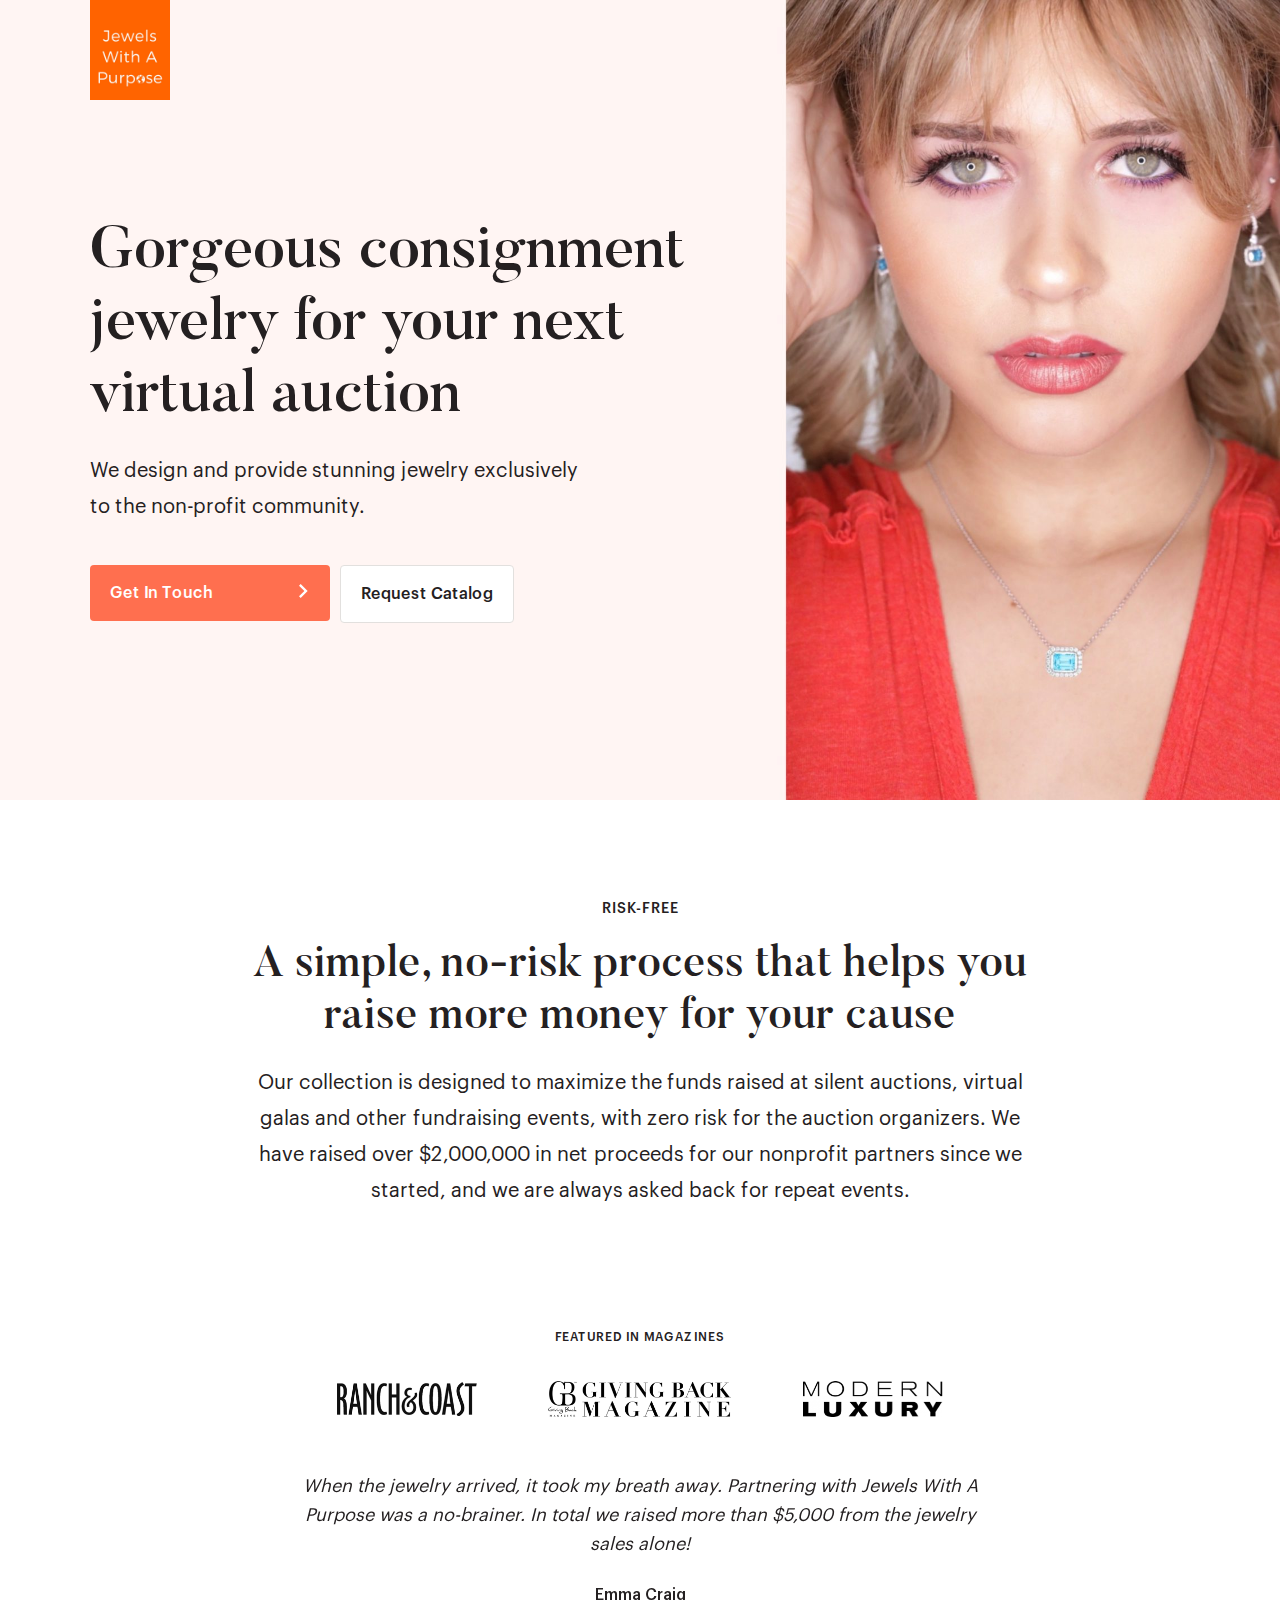
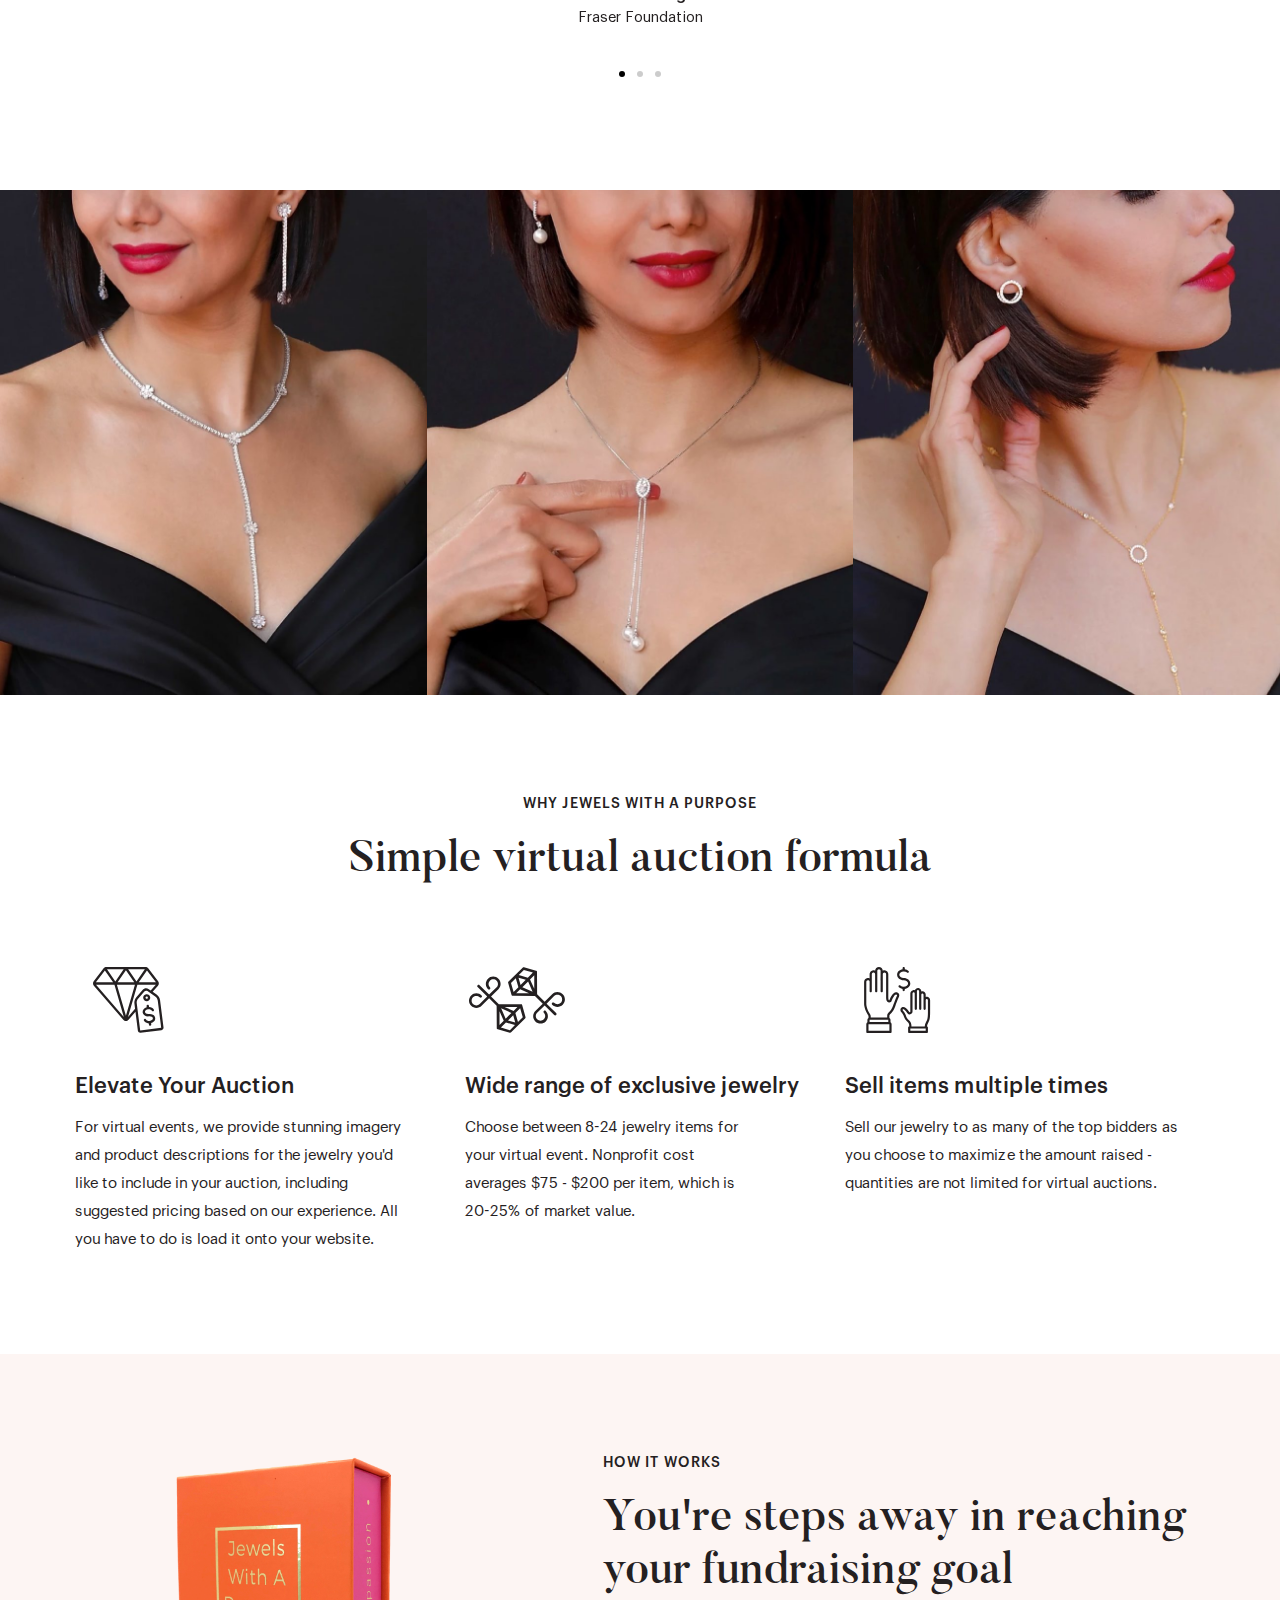
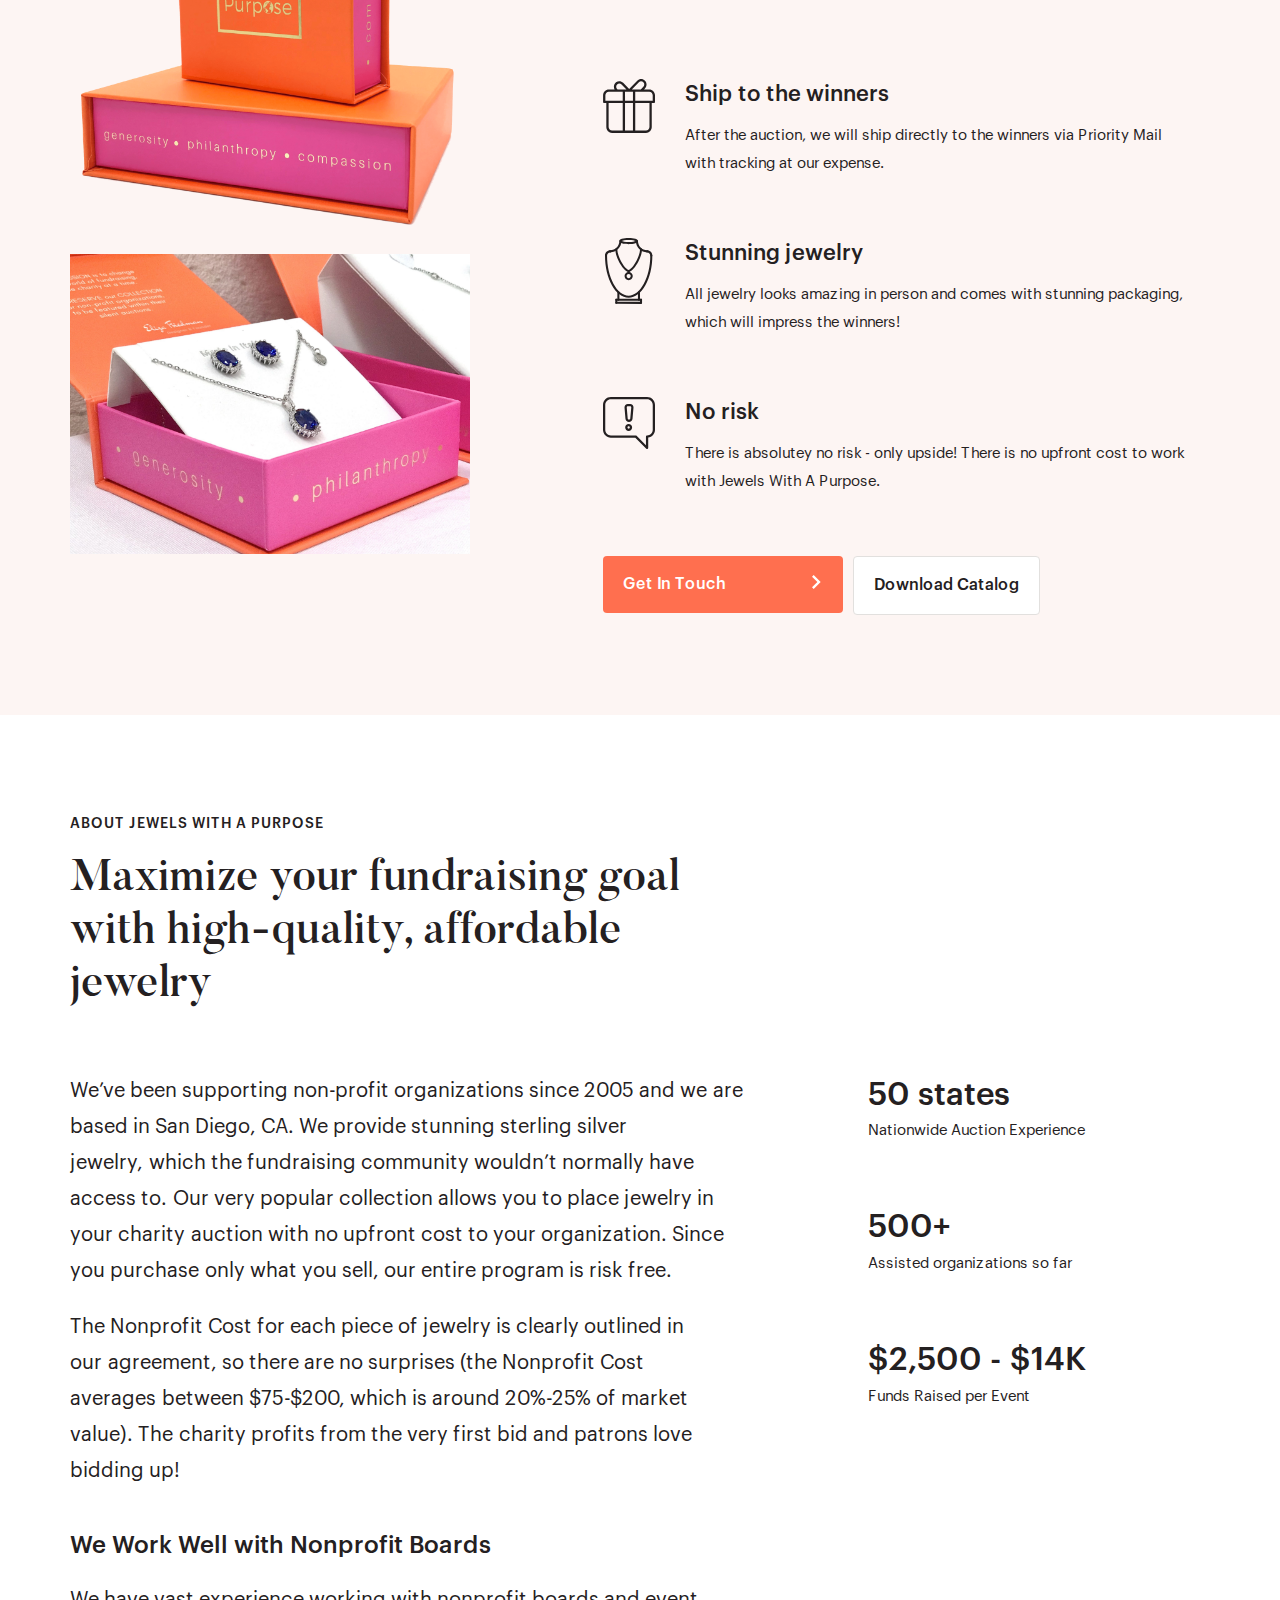
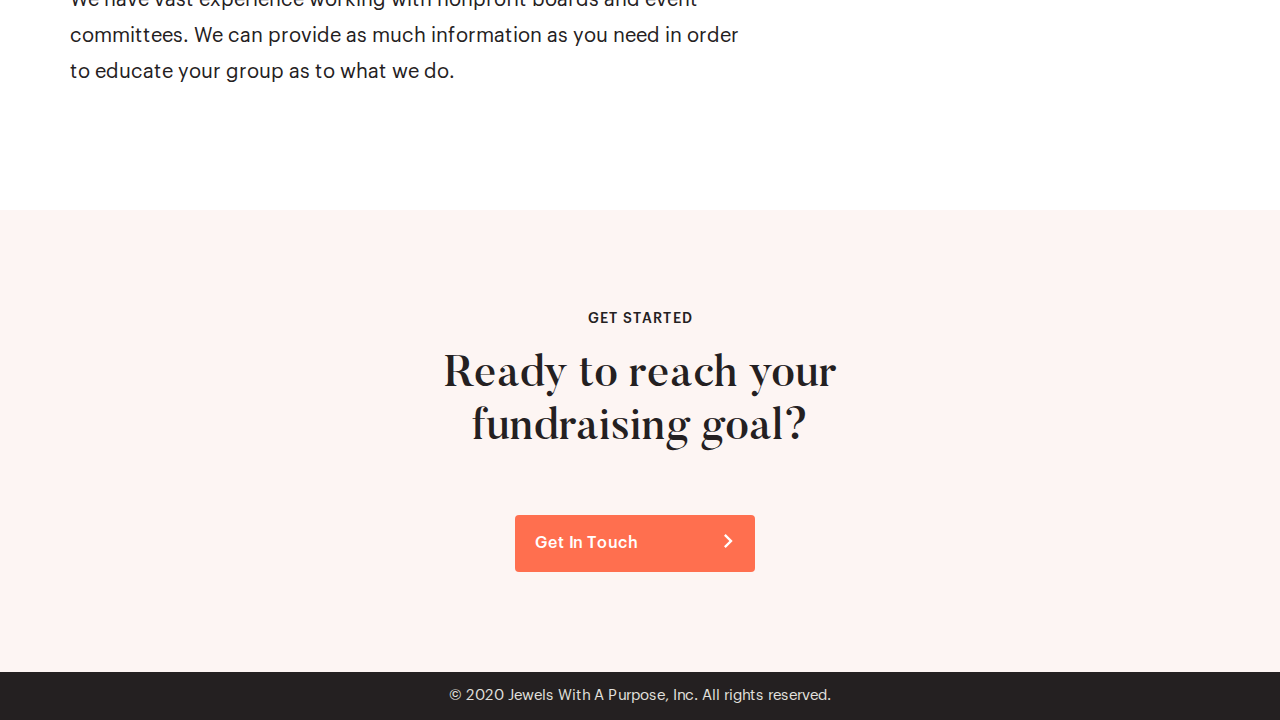
==== commit 5f06a401: "Updated simply-static-1-1628628535" ====
--- a/index.html
+++ b/index.html
@@ -72,7 +72,7 @@
 <link rel="stylesheet" id="elementor-post-43-css" href="/wp-content/uploads/elementor/css/post-43.css?ver=1627926457" media="all">
 <link rel="stylesheet" id="powerpack-frontend-css" href="/wp-content/plugins/powerpack-lite-for-elementor/assets/css/frontend.css?ver=2.5.2" media="all">
 <link rel="stylesheet" id="elementor-pro-css" href="/wp-content/plugins/elementor-pro/assets/css/frontend.min.css?ver=3.3.5" media="all">
-<link rel="stylesheet" id="elementor-post-39-css" href="/wp-content/uploads/elementor/css/post-39.css?ver=1627926457" media="all">
+<link rel="stylesheet" id="elementor-post-39-css" href="/wp-content/uploads/elementor/css/post-39.css?ver=1628628515" media="all">
 <link rel="stylesheet" id="gforms_reset_css-css" href="/wp-content/plugins/gravityforms/legacy/css/formreset.min.css?ver=2.5.8" media="all">
 <link rel="stylesheet" id="gforms_formsmain_css-css" href="/wp-content/plugins/gravityforms/legacy/css/formsmain.min.css?ver=2.5.8" media="all">
 <link rel="stylesheet" id="gforms_ready_class_css-css" href="/wp-content/plugins/gravityforms/legacy/css/readyclass.min.css?ver=2.5.8" media="all">
@@ -513,7 +513,7 @@
 				<div class="elementor-element elementor-element-6bb4714 pp-buttons-halign-mobile-stretch pp-buttons-stack-mobile button-group pp-buttons-valign-middle pp-buttons-halign-left elementor-widget elementor-widget-pp-buttons" data-id="6bb4714" data-element_type="widget" data-widget_type="pp-buttons.default">
 				<div class="elementor-widget-container">
 					<div class="pp-buttons-group">
-											<a href="#modal-contact" class="pp-button elementor-button elementor-size-sm elementor-repeater-item-c7d4cfd  toggle-modal">
+											<a class="pp-button elementor-button elementor-size-sm elementor-repeater-item-c7d4cfd  toggle-modal">
 					<div class="pp-button-content-wrapper">
 						<span class="pp-button-content-inner pp-icon-after">
 															<span class="pp-buttons-icon-wrapper">
@@ -526,7 +526,7 @@
 													</span>
 					</div>
 				</a>
-																<a href="#modal-catalog" target="_blank" class="pp-button elementor-button elementor-size-sm elementor-repeater-item-41c143d  toggle-modal">
+																<a class="pp-button elementor-button elementor-size-sm elementor-repeater-item-41c143d  toggle-modal">
 					<div class="pp-button-content-wrapper">
 						<span class="pp-button-content-inner pp-icon-after">
 															<span class="pp-buttons-icon-wrapper">
--- a/wp-includes/css/dist/block-library/style.min.css
+++ b/wp-includes/css/dist/block-library/style.min.css
@@ -0,0 +1,11 @@
+@charset "UTF-8";#start-resizable-editor-section{display:none}.wp-block-audio{margin:0 0 1em}.wp-block-audio figcaption{margin-top:.5em;margin-bottom:1em}.wp-block-audio audio{width:100%;min-width:300px}.wp-block-button__link{color:#fff;background-color:#32373c;border-radius:9999px;box-shadow:none;cursor:pointer;display:inline-block;font-size:1.125em;padding:calc(.667em + 2px) calc(1.333em + 2px);text-align:center;text-decoration:none;overflow-wrap:break-word;box-sizing:border-box}.wp-block-button__link:active,.wp-block-button__link:focus,.wp-block-button__link:hover,.wp-block-button__link:visited{color:#fff}.wp-block-button__link.aligncenter{text-align:center}.wp-block-button__link.alignright{text-align:right}.wp-block-buttons>.wp-block-button.has-custom-width{max-width:none}.wp-block-buttons>.wp-block-button.has-custom-width .wp-block-button__link{width:100%}.wp-block-buttons>.wp-block-button.has-custom-font-size .wp-block-button__link{font-size:inherit}.wp-block-buttons>.wp-block-button.wp-block-button__width-25{width:calc(25% - .5em)}.wp-block-buttons>.wp-block-button.wp-block-button__width-50{width:calc(50% - .5em)}.wp-block-buttons>.wp-block-button.wp-block-button__width-75{width:calc(75% - .5em)}.wp-block-buttons>.wp-block-button.wp-block-button__width-100{width:calc(100% - .5em)}.wp-block-buttons>.wp-block-button.wp-block-button__width-100:only-child{margin-right:0;width:100%}@supports (column-gap:0.5em){.wp-block-buttons.is-content-justification-right>.wp-block-button.wp-block-button,.wp-block-buttons>.wp-block-button.wp-block-button{margin-right:0;margin-left:0}.wp-block-buttons>.wp-block-button.wp-block-button__width-25{width:calc(25% - .375em)}.wp-block-buttons>.wp-block-button.wp-block-button__width-50{width:calc(50% - .25em)}.wp-block-buttons>.wp-block-button.wp-block-button__width-75{width:calc(75% - .125em)}.wp-block-buttons>.wp-block-button.wp-block-button__width-100{width:auto;flex-basis:100%}}.wp-block-button.is-style-squared,.wp-block-button__link.wp-block-button.is-style-squared{border-radius:0}.wp-block-button.no-border-radius,.wp-block-button__link.no-border-radius{border-radius:0!important}.is-style-outline>.wp-block-button__link,.wp-block-button__link.is-style-outline{border:2px solid;padding:.667em 1.333em}.is-style-outline>.wp-block-button__link:not(.has-text-color),.wp-block-button__link.is-style-outline:not(.has-text-color){color:currentColor}.is-style-outline>.wp-block-button__link:not(.has-background),.wp-block-button__link.is-style-outline:not(.has-background){background-color:transparent}.wp-block-buttons{display:flex;flex-direction:row;flex-wrap:wrap;column-gap:.5em}.wp-block-buttons.is-vertical{flex-direction:column}.wp-block-buttons.is-vertical>.wp-block-button{margin-right:0}.wp-block-buttons.is-vertical>.wp-block-button:last-child{margin-bottom:0}.wp-block-buttons>.wp-block-button{display:inline-block;margin-left:0;margin-right:.5em;margin-bottom:.5em}.wp-block-buttons>.wp-block-button:last-child{margin-right:0}.wp-block-buttons.is-content-justification-left{justify-content:flex-start}.wp-block-buttons.is-content-justification-left.is-vertical{align-items:flex-start}.wp-block-buttons.is-content-justification-center{justify-content:center}.wp-block-buttons.is-content-justification-center.is-vertical{align-items:center}.wp-block-buttons.is-content-justification-right{justify-content:flex-end}.wp-block-buttons.is-content-justification-right>.wp-block-button{margin-left:.5em;margin-right:0}.wp-block-buttons.is-content-justification-right>.wp-block-button:first-child{margin-left:0}.wp-block-buttons.is-content-justification-right.is-vertical{align-items:flex-end}.wp-block-buttons.is-content-justification-space-between{justify-content:space-between}.wp-block-buttons.aligncenter{text-align:center}.wp-block-buttons.alignleft .wp-block-button{margin-left:0;margin-right:.5em}.wp-block-buttons.alignleft .wp-block-button:last-child{margin-right:0}.wp-block-buttons.alignright .wp-block-button{margin-right:0;margin-left:.5em}.wp-block-buttons.alignright .wp-block-button:first-child{margin-left:0}.wp-block-buttons:not(.is-content-justification-space-between,.is-content-justification-right,.is-content-justification-left,.is-content-justification-center) .wp-block-button.aligncenter{margin-left:auto;margin-right:auto;margin-bottom:.5em;width:100%}.wp-block-button.aligncenter,.wp-block-calendar{text-align:center}.wp-block-calendar tbody td,.wp-block-calendar th{padding:.25em;border:1px solid #ddd}.wp-block-calendar tfoot td{border:none}.wp-block-calendar table{width:100%;border-collapse:collapse}.wp-block-calendar table th{font-weight:400;background:#ddd}.wp-block-calendar a{text-decoration:underline}.wp-block-calendar table caption,.wp-block-calendar table tbody{color:#40464d}.wp-block-categories.alignleft{margin-right:2em}.wp-block-categories.alignright{margin-left:2em}.wp-block-code code{display:block;white-space:pre-wrap;overflow-wrap:break-word}.wp-block-columns{display:flex;margin-bottom:1.75em;box-sizing:border-box;flex-wrap:wrap}@media (min-width:782px){.wp-block-columns{flex-wrap:nowrap}}.wp-block-columns.has-background{padding:1.25em 2.375em}.wp-block-columns.are-vertically-aligned-top{align-items:flex-start}.wp-block-columns.are-vertically-aligned-center{align-items:center}.wp-block-columns.are-vertically-aligned-bottom{align-items:flex-end}.wp-block-column{flex-grow:1;min-width:0;word-break:break-word;overflow-wrap:break-word}@media (max-width:599px){.wp-block-column{flex-basis:100%!important}}@media (min-width:600px) and (max-width:781px){.wp-block-column:not(:only-child){flex-basis:calc(50% - 1em)!important;flex-grow:0}.wp-block-column:nth-child(2n){margin-left:2em}}@media (min-width:782px){.wp-block-column{flex-basis:0;flex-grow:1}.wp-block-column[style*=flex-basis]{flex-grow:0}.wp-block-column:not(:first-child){margin-left:2em}}.wp-block-column.is-vertically-aligned-top{align-self:flex-start}.wp-block-column.is-vertically-aligned-center{align-self:center}.wp-block-column.is-vertically-aligned-bottom{align-self:flex-end}.wp-block-column.is-vertically-aligned-bottom,.wp-block-column.is-vertically-aligned-center,.wp-block-column.is-vertically-aligned-top{width:100%}.wp-block-cover,.wp-block-cover-image{position:relative;background-size:cover;background-position:50%;min-height:430px;width:100%;display:flex;justify-content:center;align-items:center;padding:1em;box-sizing:border-box}.wp-block-cover-image.has-parallax,.wp-block-cover.has-parallax{background-attachment:fixed}@supports (-webkit-overflow-scrolling:touch){.wp-block-cover-image.has-parallax,.wp-block-cover.has-parallax{background-attachment:scroll}}@media (prefers-reduced-motion:reduce){.wp-block-cover-image.has-parallax,.wp-block-cover.has-parallax{background-attachment:scroll}}.wp-block-cover-image.is-repeated,.wp-block-cover.is-repeated{background-repeat:repeat;background-size:auto}.wp-block-cover-image.has-background-dim:not([class*=-background-color]),.wp-block-cover.has-background-dim:not([class*=-background-color]){background-color:#000}.wp-block-cover-image.has-background-dim:before,.wp-block-cover.has-background-dim:before{content:"";background-color:inherit}.wp-block-cover-image.has-background-dim:not(.has-background-gradient):before,.wp-block-cover-image .wp-block-cover__gradient-background,.wp-block-cover.has-background-dim:not(.has-background-gradient):before,.wp-block-cover .wp-block-cover__gradient-background{position:absolute;top:0;left:0;bottom:0;right:0;z-index:1;opacity:.5}.wp-block-cover-image.has-background-dim.has-background-dim-10 .wp-block-cover__gradient-background,.wp-block-cover-image.has-background-dim.has-background-dim-10:not(.has-background-gradient):before,.wp-block-cover.has-background-dim.has-background-dim-10 .wp-block-cover__gradient-background,.wp-block-cover.has-background-dim.has-background-dim-10:not(.has-background-gradient):before{opacity:.1}.wp-block-cover-image.has-background-dim.has-background-dim-20 .wp-block-cover__gradient-background,.wp-block-cover-image.has-background-dim.has-background-dim-20:not(.has-background-gradient):before,.wp-block-cover.has-background-dim.has-background-dim-20 .wp-block-cover__gradient-background,.wp-block-cover.has-background-dim.has-background-dim-20:not(.has-background-gradient):before{opacity:.2}.wp-block-cover-image.has-background-dim.has-background-dim-30 .wp-block-cover__gradient-background,.wp-block-cover-image.has-background-dim.has-background-dim-30:not(.has-background-gradient):before,.wp-block-cover.has-background-dim.has-background-dim-30 .wp-block-cover__gradient-background,.wp-block-cover.has-background-dim.has-background-dim-30:not(.has-background-gradient):before{opacity:.3}.wp-block-cover-image.has-background-dim.has-background-dim-40 .wp-block-cover__gradient-background,.wp-block-cover-image.has-background-dim.has-background-dim-40:not(.has-background-gradient):before,.wp-block-cover.has-background-dim.has-background-dim-40 .wp-block-cover__gradient-background,.wp-block-cover.has-background-dim.has-background-dim-40:not(.has-background-gradient):before{opacity:.4}.wp-block-cover-image.has-background-dim.has-background-dim-50 .wp-block-cover__gradient-background,.wp-block-cover-image.has-background-dim.has-background-dim-50:not(.has-background-gradient):before,.wp-block-cover.has-background-dim.has-background-dim-50 .wp-block-cover__gradient-background,.wp-block-cover.has-background-dim.has-background-dim-50:not(.has-background-gradient):before{opacity:.5}.wp-block-cover-image.has-background-dim.has-background-dim-60 .wp-block-cover__gradient-background,.wp-block-cover-image.has-background-dim.has-background-dim-60:not(.has-background-gradient):before,.wp-block-cover.has-background-dim.has-background-dim-60 .wp-block-cover__gradient-background,.wp-block-cover.has-background-dim.has-background-dim-60:not(.has-background-gradient):before{opacity:.6}.wp-block-cover-image.has-background-dim.has-background-dim-70 .wp-block-cover__gradient-background,.wp-block-cover-image.has-background-dim.has-background-dim-70:not(.has-background-gradient):before,.wp-block-cover.has-background-dim.has-background-dim-70 .wp-block-cover__gradient-background,.wp-block-cover.has-background-dim.has-background-dim-70:not(.has-background-gradient):before{opacity:.7}.wp-block-cover-image.has-background-dim.has-background-dim-80 .wp-block-cover__gradient-background,.wp-block-cover-image.has-background-dim.has-background-dim-80:not(.has-background-gradient):before,.wp-block-cover.has-background-dim.has-background-dim-80 .wp-block-cover__gradient-background,.wp-block-cover.has-background-dim.has-background-dim-80:not(.has-background-gradient):before{opacity:.8}.wp-block-cover-image.has-background-dim.has-background-dim-90 .wp-block-cover__gradient-background,.wp-block-cover-image.has-background-dim.has-background-dim-90:not(.has-background-gradient):before,.wp-block-cover.has-background-dim.has-background-dim-90 .wp-block-cover__gradient-background,.wp-block-cover.has-background-dim.has-background-dim-90:not(.has-background-gradient):before{opacity:.9}.wp-block-cover-image.has-background-dim.has-background-dim-100 .wp-block-cover__gradient-background,.wp-block-cover-image.has-background-dim.has-background-dim-100:not(.has-background-gradient):before,.wp-block-cover.has-background-dim.has-background-dim-100 .wp-block-cover__gradient-background,.wp-block-cover.has-background-dim.has-background-dim-100:not(.has-background-gradient):before{opacity:1}.wp-block-cover-image.alignleft,.wp-block-cover-image.alignright,.wp-block-cover.alignleft,.wp-block-cover.alignright{max-width:420px;width:100%}.wp-block-cover-image:after,.wp-block-cover:after{display:block;content:"";font-size:0;min-height:inherit}@supports (position:sticky){.wp-block-cover-image:after,.wp-block-cover:after{content:none}}.wp-block-cover-image.aligncenter,.wp-block-cover-image.alignleft,.wp-block-cover-image.alignright,.wp-block-cover.aligncenter,.wp-block-cover.alignleft,.wp-block-cover.alignright{display:flex}.wp-block-cover-image .wp-block-cover__inner-container,.wp-block-cover .wp-block-cover__inner-container{width:100%;z-index:1;color:#fff}.wp-block-cover-image h1:not(.has-text-color),.wp-block-cover-image h2:not(.has-text-color),.wp-block-cover-image h3:not(.has-text-color),.wp-block-cover-image h4:not(.has-text-color),.wp-block-cover-image h5:not(.has-text-color),.wp-block-cover-image h6:not(.has-text-color),.wp-block-cover-image p:not(.has-text-color),.wp-block-cover h1:not(.has-text-color),.wp-block-cover h2:not(.has-text-color),.wp-block-cover h3:not(.has-text-color),.wp-block-cover h4:not(.has-text-color),.wp-block-cover h5:not(.has-text-color),.wp-block-cover h6:not(.has-text-color),.wp-block-cover p:not(.has-text-color){color:inherit}.wp-block-cover-image.is-position-top-left,.wp-block-cover.is-position-top-left{align-items:flex-start;justify-content:flex-start}.wp-block-cover-image.is-position-top-center,.wp-block-cover.is-position-top-center{align-items:flex-start;justify-content:center}.wp-block-cover-image.is-position-top-right,.wp-block-cover.is-position-top-right{align-items:flex-start;justify-content:flex-end}.wp-block-cover-image.is-position-center-left,.wp-block-cover.is-position-center-left{align-items:center;justify-content:flex-start}.wp-block-cover-image.is-position-center-center,.wp-block-cover.is-position-center-center{align-items:center;justify-content:center}.wp-block-cover-image.is-position-center-right,.wp-block-cover.is-position-center-right{align-items:center;justify-content:flex-end}.wp-block-cover-image.is-position-bottom-left,.wp-block-cover.is-position-bottom-left{align-items:flex-end;justify-content:flex-start}.wp-block-cover-image.is-position-bottom-center,.wp-block-cover.is-position-bottom-center{align-items:flex-end;justify-content:center}.wp-block-cover-image.is-position-bottom-right,.wp-block-cover.is-position-bottom-right{align-items:flex-end;justify-content:flex-end}.wp-block-cover-image.has-custom-content-position.has-custom-content-position .wp-block-cover__inner-container,.wp-block-cover.has-custom-content-position.has-custom-content-position .wp-block-cover__inner-container{margin:0;width:auto}.wp-block-cover-image img.wp-block-cover__image-background,.wp-block-cover-image video.wp-block-cover__video-background,.wp-block-cover img.wp-block-cover__image-background,.wp-block-cover video.wp-block-cover__video-background{position:absolute;top:0;left:0;right:0;bottom:0;margin:0;padding:0;width:100%;height:100%;max-width:none;max-height:none;-o-object-fit:cover;object-fit:cover;outline:none;border:none;box-shadow:none}.wp-block-cover__image-background,.wp-block-cover__video-background{z-index:0}.wp-block-cover-image-text,.wp-block-cover-image-text a,.wp-block-cover-image-text a:active,.wp-block-cover-image-text a:focus,.wp-block-cover-image-text a:hover,.wp-block-cover-text,.wp-block-cover-text a,.wp-block-cover-text a:active,.wp-block-cover-text a:focus,.wp-block-cover-text a:hover,section.wp-block-cover-image h2,section.wp-block-cover-image h2 a,section.wp-block-cover-image h2 a:active,section.wp-block-cover-image h2 a:focus,section.wp-block-cover-image h2 a:hover{color:#fff}.wp-block-cover-image .wp-block-cover.has-left-content{justify-content:flex-start}.wp-block-cover-image .wp-block-cover.has-right-content{justify-content:flex-end}.wp-block-cover-image.has-left-content .wp-block-cover-image-text,.wp-block-cover.has-left-content .wp-block-cover-text,section.wp-block-cover-image.has-left-content>h2{margin-left:0;text-align:left}.wp-block-cover-image.has-right-content .wp-block-cover-image-text,.wp-block-cover.has-right-content .wp-block-cover-text,section.wp-block-cover-image.has-right-content>h2{margin-right:0;text-align:right}.wp-block-cover-image .wp-block-cover-image-text,.wp-block-cover .wp-block-cover-text,section.wp-block-cover-image>h2{font-size:2em;line-height:1.25;z-index:1;margin-bottom:0;max-width:840px;padding:.44em;text-align:center}.wp-block-embed.alignleft,.wp-block-embed.alignright,.wp-block[data-align=left]>[data-type="core/embed"],.wp-block[data-align=right]>[data-type="core/embed"]{max-width:360px;width:100%}.wp-block-embed.alignleft .wp-block-embed__wrapper,.wp-block-embed.alignright .wp-block-embed__wrapper,.wp-block[data-align=left]>[data-type="core/embed"] .wp-block-embed__wrapper,.wp-block[data-align=right]>[data-type="core/embed"] .wp-block-embed__wrapper{min-width:280px}.wp-block-cover .wp-block-embed{min-width:320px;min-height:240px}.wp-block-embed{margin:0 0 1em}.wp-block-embed figcaption{margin-top:.5em;margin-bottom:1em}.wp-block-embed iframe{max-width:100%}.wp-block-embed__wrapper{position:relative}.wp-embed-responsive .wp-has-aspect-ratio .wp-block-embed__wrapper:before{content:"";display:block;padding-top:50%}.wp-embed-responsive .wp-has-aspect-ratio iframe{position:absolute;top:0;right:0;bottom:0;left:0;height:100%;width:100%}.wp-embed-responsive .wp-embed-aspect-21-9 .wp-block-embed__wrapper:before{padding-top:42.85%}.wp-embed-responsive .wp-embed-aspect-18-9 .wp-block-embed__wrapper:before{padding-top:50%}.wp-embed-responsive .wp-embed-aspect-16-9 .wp-block-embed__wrapper:before{padding-top:56.25%}.wp-embed-responsive .wp-embed-aspect-4-3 .wp-block-embed__wrapper:before{padding-top:75%}.wp-embed-responsive .wp-embed-aspect-1-1 .wp-block-embed__wrapper:before{padding-top:100%}.wp-embed-responsive .wp-embed-aspect-9-16 .wp-block-embed__wrapper:before{padding-top:177.77%}.wp-embed-responsive .wp-embed-aspect-1-2 .wp-block-embed__wrapper:before{padding-top:200%}.wp-block-file{margin-bottom:1.5em}.wp-block-file.aligncenter{text-align:center}.wp-block-file.alignright{text-align:right}.wp-block-file .wp-block-file__embed{margin-bottom:1em}.wp-block-file .wp-block-file__button{background:#32373c;border-radius:2em;color:#fff;font-size:.8em;padding:.5em 1em}.wp-block-file a.wp-block-file__button{text-decoration:none}.wp-block-file a.wp-block-file__button:active,.wp-block-file a.wp-block-file__button:focus,.wp-block-file a.wp-block-file__button:hover,.wp-block-file a.wp-block-file__button:visited{box-shadow:none;color:#fff;opacity:.85;text-decoration:none}.wp-block-file *+.wp-block-file__button{margin-left:.75em}.blocks-gallery-grid,.wp-block-gallery{display:flex;flex-wrap:wrap;list-style-type:none;padding:0;margin:0}.blocks-gallery-grid .blocks-gallery-image,.blocks-gallery-grid .blocks-gallery-item,.wp-block-gallery .blocks-gallery-image,.wp-block-gallery .blocks-gallery-item{margin:0 1em 1em 0;display:flex;flex-grow:1;flex-direction:column;justify-content:center;position:relative;align-self:flex-start;width:calc(50% - 1em)}.blocks-gallery-grid .blocks-gallery-image:nth-of-type(2n),.blocks-gallery-grid .blocks-gallery-item:nth-of-type(2n),.wp-block-gallery .blocks-gallery-image:nth-of-type(2n),.wp-block-gallery .blocks-gallery-item:nth-of-type(2n){margin-right:0}.blocks-gallery-grid .blocks-gallery-image figure,.blocks-gallery-grid .blocks-gallery-item figure,.wp-block-gallery .blocks-gallery-image figure,.wp-block-gallery .blocks-gallery-item figure{margin:0;height:100%}@supports (position:sticky){.blocks-gallery-grid .blocks-gallery-image figure,.blocks-gallery-grid .blocks-gallery-item figure,.wp-block-gallery .blocks-gallery-image figure,.wp-block-gallery .blocks-gallery-item figure{display:flex;align-items:flex-end;justify-content:flex-start}}.blocks-gallery-grid .blocks-gallery-image img,.blocks-gallery-grid .blocks-gallery-item img,.wp-block-gallery .blocks-gallery-image img,.wp-block-gallery .blocks-gallery-item img{display:block;max-width:100%;height:auto;width:100%}@supports (position:sticky){.blocks-gallery-grid .blocks-gallery-image img,.blocks-gallery-grid .blocks-gallery-item img,.wp-block-gallery .blocks-gallery-image img,.wp-block-gallery .blocks-gallery-item img{width:auto}}.blocks-gallery-grid .blocks-gallery-image figcaption,.blocks-gallery-grid .blocks-gallery-item figcaption,.wp-block-gallery .blocks-gallery-image figcaption,.wp-block-gallery .blocks-gallery-item figcaption{position:absolute;bottom:0;width:100%;max-height:100%;overflow:auto;padding:3em .77em .7em;color:#fff;text-align:center;font-size:.8em;background:linear-gradient(0deg,rgba(0,0,0,.7),rgba(0,0,0,.3) 70%,transparent);box-sizing:border-box;margin:0}.blocks-gallery-grid .blocks-gallery-image figcaption img,.blocks-gallery-grid .blocks-gallery-item figcaption img,.wp-block-gallery .blocks-gallery-image figcaption img,.wp-block-gallery .blocks-gallery-item figcaption img{display:inline}.blocks-gallery-grid figcaption,.wp-block-gallery figcaption{flex-grow:1}.blocks-gallery-grid.is-cropped .blocks-gallery-image,.blocks-gallery-grid.is-cropped .blocks-gallery-item,.wp-block-gallery.is-cropped .blocks-gallery-image,.wp-block-gallery.is-cropped .blocks-gallery-item{align-self:inherit}.blocks-gallery-grid.is-cropped .blocks-gallery-image a,.blocks-gallery-grid.is-cropped .blocks-gallery-image img,.blocks-gallery-grid.is-cropped .blocks-gallery-item a,.blocks-gallery-grid.is-cropped .blocks-gallery-item img,.wp-block-gallery.is-cropped .blocks-gallery-image a,.wp-block-gallery.is-cropped .blocks-gallery-image img,.wp-block-gallery.is-cropped .blocks-gallery-item a,.wp-block-gallery.is-cropped .blocks-gallery-item img{width:100%}@supports (position:sticky){.blocks-gallery-grid.is-cropped .blocks-gallery-image a,.blocks-gallery-grid.is-cropped .blocks-gallery-image img,.blocks-gallery-grid.is-cropped .blocks-gallery-item a,.blocks-gallery-grid.is-cropped .blocks-gallery-item img,.wp-block-gallery.is-cropped .blocks-gallery-image a,.wp-block-gallery.is-cropped .blocks-gallery-image img,.wp-block-gallery.is-cropped .blocks-gallery-item a,.wp-block-gallery.is-cropped .blocks-gallery-item img{height:100%;flex:1;-o-object-fit:cover;object-fit:cover}}.blocks-gallery-grid.columns-1 .blocks-gallery-image,.blocks-gallery-grid.columns-1 .blocks-gallery-item,.wp-block-gallery.columns-1 .blocks-gallery-image,.wp-block-gallery.columns-1 .blocks-gallery-item{width:100%;margin-right:0}@media (min-width:600px){.blocks-gallery-grid.columns-3 .blocks-gallery-image,.blocks-gallery-grid.columns-3 .blocks-gallery-item,.wp-block-gallery.columns-3 .blocks-gallery-image,.wp-block-gallery.columns-3 .blocks-gallery-item{width:calc(33.33333% - .66667em);margin-right:1em}.blocks-gallery-grid.columns-4 .blocks-gallery-image,.blocks-gallery-grid.columns-4 .blocks-gallery-item,.wp-block-gallery.columns-4 .blocks-gallery-image,.wp-block-gallery.columns-4 .blocks-gallery-item{width:calc(25% - .75em);margin-right:1em}.blocks-gallery-grid.columns-5 .blocks-gallery-image,.blocks-gallery-grid.columns-5 .blocks-gallery-item,.wp-block-gallery.columns-5 .blocks-gallery-image,.wp-block-gallery.columns-5 .blocks-gallery-item{width:calc(20% - .8em);margin-right:1em}.blocks-gallery-grid.columns-6 .blocks-gallery-image,.blocks-gallery-grid.columns-6 .blocks-gallery-item,.wp-block-gallery.columns-6 .blocks-gallery-image,.wp-block-gallery.columns-6 .blocks-gallery-item{width:calc(16.66667% - .83333em);margin-right:1em}.blocks-gallery-grid.columns-7 .blocks-gallery-image,.blocks-gallery-grid.columns-7 .blocks-gallery-item,.wp-block-gallery.columns-7 .blocks-gallery-image,.wp-block-gallery.columns-7 .blocks-gallery-item{width:calc(14.28571% - .85714em);margin-right:1em}.blocks-gallery-grid.columns-8 .blocks-gallery-image,.blocks-gallery-grid.columns-8 .blocks-gallery-item,.wp-block-gallery.columns-8 .blocks-gallery-image,.wp-block-gallery.columns-8 .blocks-gallery-item{width:calc(12.5% - .875em);margin-right:1em}.blocks-gallery-grid.columns-1 .blocks-gallery-image:nth-of-type(1n),.blocks-gallery-grid.columns-1 .blocks-gallery-item:nth-of-type(1n),.blocks-gallery-grid.columns-2 .blocks-gallery-image:nth-of-type(2n),.blocks-gallery-grid.columns-2 .blocks-gallery-item:nth-of-type(2n),.blocks-gallery-grid.columns-3 .blocks-gallery-image:nth-of-type(3n),.blocks-gallery-grid.columns-3 .blocks-gallery-item:nth-of-type(3n),.blocks-gallery-grid.columns-4 .blocks-gallery-image:nth-of-type(4n),.blocks-gallery-grid.columns-4 .blocks-gallery-item:nth-of-type(4n),.blocks-gallery-grid.columns-5 .blocks-gallery-image:nth-of-type(5n),.blocks-gallery-grid.columns-5 .blocks-gallery-item:nth-of-type(5n),.blocks-gallery-grid.columns-6 .blocks-gallery-image:nth-of-type(6n),.blocks-gallery-grid.columns-6 .blocks-gallery-item:nth-of-type(6n),.blocks-gallery-grid.columns-7 .blocks-gallery-image:nth-of-type(7n),.blocks-gallery-grid.columns-7 .blocks-gallery-item:nth-of-type(7n),.blocks-gallery-grid.columns-8 .blocks-gallery-image:nth-of-type(8n),.blocks-gallery-grid.columns-8 .blocks-gallery-item:nth-of-type(8n),.wp-block-gallery.columns-1 .blocks-gallery-image:nth-of-type(1n),.wp-block-gallery.columns-1 .blocks-gallery-item:nth-of-type(1n),.wp-block-gallery.columns-2 .blocks-gallery-image:nth-of-type(2n),.wp-block-gallery.columns-2 .blocks-gallery-item:nth-of-type(2n),.wp-block-gallery.columns-3 .blocks-gallery-image:nth-of-type(3n),.wp-block-gallery.columns-3 .blocks-gallery-item:nth-of-type(3n),.wp-block-gallery.columns-4 .blocks-gallery-image:nth-of-type(4n),.wp-block-gallery.columns-4 .blocks-gallery-item:nth-of-type(4n),.wp-block-gallery.columns-5 .blocks-gallery-image:nth-of-type(5n),.wp-block-gallery.columns-5 .blocks-gallery-item:nth-of-type(5n),.wp-block-gallery.columns-6 .blocks-gallery-image:nth-of-type(6n),.wp-block-gallery.columns-6 .blocks-gallery-item:nth-of-type(6n),.wp-block-gallery.columns-7 .blocks-gallery-image:nth-of-type(7n),.wp-block-gallery.columns-7 .blocks-gallery-item:nth-of-type(7n),.wp-block-gallery.columns-8 .blocks-gallery-image:nth-of-type(8n),.wp-block-gallery.columns-8 .blocks-gallery-item:nth-of-type(8n){margin-right:0}}.blocks-gallery-grid .blocks-gallery-image:last-child,.blocks-gallery-grid .blocks-gallery-item:last-child,.wp-block-gallery .blocks-gallery-image:last-child,.wp-block-gallery .blocks-gallery-item:last-child{margin-right:0}.blocks-gallery-grid.alignleft,.blocks-gallery-grid.alignright,.wp-block-gallery.alignleft,.wp-block-gallery.alignright{max-width:420px;width:100%}.blocks-gallery-grid.aligncenter .blocks-gallery-item figure,.wp-block-gallery.aligncenter .blocks-gallery-item figure{justify-content:center}.wp-block-group{box-sizing:border-box}h1.has-background,h2.has-background,h3.has-background,h4.has-background,h5.has-background,h6.has-background{padding:1.25em 2.375em}.wp-block-image{margin:0 0 1em}.wp-block-image img{max-width:100%}.wp-block-image:not(.is-style-rounded) img{border-radius:inherit}.wp-block-image.aligncenter{text-align:center}.wp-block-image.alignfull img,.wp-block-image.alignwide img{width:100%}.wp-block-image .aligncenter,.wp-block-image .alignleft,.wp-block-image .alignright{display:table}.wp-block-image .aligncenter>figcaption,.wp-block-image .alignleft>figcaption,.wp-block-image .alignright>figcaption{display:table-caption;caption-side:bottom}.wp-block-image .alignleft{float:left;margin:.5em 1em .5em 0}.wp-block-image .alignright{float:right;margin:.5em 0 .5em 1em}.wp-block-image .aligncenter{margin-left:auto;margin-right:auto}.wp-block-image figcaption{margin-top:.5em;margin-bottom:1em}.wp-block-image.is-style-circle-mask img,.wp-block-image.is-style-rounded img{border-radius:9999px}@supports ((-webkit-mask-image:none) or (mask-image:none)) or (-webkit-mask-image:none){.wp-block-image.is-style-circle-mask img{-webkit-mask-image:url('data:image/svg+xml;utf8,<svg viewBox="0 0 100 100" xmlns="http://www.w3.org/2000/svg"><circle cx="50" cy="50" r="50"/></svg>');mask-image:url('data:image/svg+xml;utf8,<svg viewBox="0 0 100 100" xmlns="http://www.w3.org/2000/svg"><circle cx="50" cy="50" r="50"/></svg>');mask-mode:alpha;-webkit-mask-repeat:no-repeat;mask-repeat:no-repeat;-webkit-mask-size:contain;mask-size:contain;-webkit-mask-position:center;mask-position:center;border-radius:0}}.wp-block-image figure{margin:0}ol.wp-block-latest-comments{margin-left:0}.wp-block-latest-comments .wp-block-latest-comments{padding-left:0}.wp-block-latest-comments__comment{line-height:1.1;list-style:none;margin-bottom:1em}.has-avatars .wp-block-latest-comments__comment{min-height:2.25em;list-style:none}.has-avatars .wp-block-latest-comments__comment .wp-block-latest-comments__comment-excerpt,.has-avatars .wp-block-latest-comments__comment .wp-block-latest-comments__comment-meta{margin-left:3.25em}.has-dates .wp-block-latest-comments__comment,.has-excerpts .wp-block-latest-comments__comment{line-height:1.5}.wp-block-latest-comments__comment-excerpt p{font-size:.875em;line-height:1.8;margin:.36em 0 1.4em}.wp-block-latest-comments__comment-date{display:block;font-size:.75em}.wp-block-latest-comments .avatar,.wp-block-latest-comments__comment-avatar{border-radius:1.5em;display:block;float:left;height:2.5em;margin-right:.75em;width:2.5em}.wp-block-latest-posts.alignleft{margin-right:2em}.wp-block-latest-posts.alignright{margin-left:2em}.wp-block-latest-posts.wp-block-latest-posts__list{list-style:none;padding-left:0}.wp-block-latest-posts.wp-block-latest-posts__list li{clear:both}.wp-block-latest-posts.is-grid{display:flex;flex-wrap:wrap;padding:0}.wp-block-latest-posts.is-grid li{margin:0 1.25em 1.25em 0;width:100%}@media (min-width:600px){.wp-block-latest-posts.columns-2 li{width:calc(50% - .625em)}.wp-block-latest-posts.columns-2 li:nth-child(2n){margin-right:0}.wp-block-latest-posts.columns-3 li{width:calc(33.33333% - .83333em)}.wp-block-latest-posts.columns-3 li:nth-child(3n){margin-right:0}.wp-block-latest-posts.columns-4 li{width:calc(25% - .9375em)}.wp-block-latest-posts.columns-4 li:nth-child(4n){margin-right:0}.wp-block-latest-posts.columns-5 li{width:calc(20% - 1em)}.wp-block-latest-posts.columns-5 li:nth-child(5n){margin-right:0}.wp-block-latest-posts.columns-6 li{width:calc(16.66667% - 1.04167em)}.wp-block-latest-posts.columns-6 li:nth-child(6n){margin-right:0}}.wp-block-latest-posts__post-author,.wp-block-latest-posts__post-date{display:block;color:#555;font-size:.8125em}.wp-block-latest-posts__post-excerpt{margin-top:.5em;margin-bottom:1em}.wp-block-latest-posts__featured-image a{display:inline-block}.wp-block-latest-posts__featured-image img{height:auto;width:auto;max-width:100%}.wp-block-latest-posts__featured-image.alignleft{margin-right:1em}.wp-block-latest-posts__featured-image.alignright{margin-left:1em}.wp-block-latest-posts__featured-image.aligncenter{margin-bottom:1em;text-align:center}.block-editor-image-alignment-control__row .components-base-control__field{display:flex;justify-content:space-between;align-items:center}.block-editor-image-alignment-control__row .components-base-control__field .components-base-control__label{margin-bottom:0}ol.has-background,ul.has-background{padding:1.25em 2.375em}.wp-block-media-text{
+  /*!rtl:begin:ignore*/direction:ltr;
+  /*!rtl:end:ignore*/display:grid;grid-template-columns:50% 1fr;grid-template-rows:auto}.wp-block-media-text.has-media-on-the-right{grid-template-columns:1fr 50%}.wp-block-media-text.is-vertically-aligned-top .wp-block-media-text__content,.wp-block-media-text.is-vertically-aligned-top .wp-block-media-text__media{align-self:start}.wp-block-media-text.is-vertically-aligned-center .wp-block-media-text__content,.wp-block-media-text.is-vertically-aligned-center .wp-block-media-text__media,.wp-block-media-text .wp-block-media-text__content,.wp-block-media-text .wp-block-media-text__media{align-self:center}.wp-block-media-text.is-vertically-aligned-bottom .wp-block-media-text__content,.wp-block-media-text.is-vertically-aligned-bottom .wp-block-media-text__media{align-self:end}.wp-block-media-text .wp-block-media-text__media{
+  /*!rtl:begin:ignore*/grid-column:1;grid-row:1;
+  /*!rtl:end:ignore*/margin:0}.wp-block-media-text .wp-block-media-text__content{direction:ltr;
+  /*!rtl:begin:ignore*/grid-column:2;grid-row:1;
+  /*!rtl:end:ignore*/padding:0 8%;word-break:break-word}.wp-block-media-text.has-media-on-the-right .wp-block-media-text__media{
+  /*!rtl:begin:ignore*/grid-column:2;grid-row:1
+  /*!rtl:end:ignore*/}.wp-block-media-text.has-media-on-the-right .wp-block-media-text__content{
+  /*!rtl:begin:ignore*/grid-column:1;grid-row:1
+  /*!rtl:end:ignore*/}.wp-block-media-text__media img,.wp-block-media-text__media video{max-width:unset;width:100%;vertical-align:middle}.wp-block-media-text.is-image-fill .wp-block-media-text__media{height:100%;min-height:250px;background-size:cover}.wp-block-media-text.is-image-fill .wp-block-media-text__media>a{display:block;height:100%}.wp-block-media-text.is-image-fill .wp-block-media-text__media img{position:absolute;width:1px;height:1px;padding:0;margin:-1px;overflow:hidden;clip:rect(0,0,0,0);border:0}@media (max-width:600px){.wp-block-media-text.is-stacked-on-mobile{grid-template-columns:100%!important}.wp-block-media-text.is-stacked-on-mobile .wp-block-media-text__media{grid-column:1;grid-row:1}.wp-block-media-text.is-stacked-on-mobile .wp-block-media-text__content{grid-column:1;grid-row:2}}.wp-block-navigation{position:relative}.wp-block-navigation ul,.wp-block-navigation ul li{list-style:none;padding:0}.wp-block-navigation .wp-block-navigation-link,.wp-block-navigation .wp-block-pages-list__item{display:flex;align-items:center;position:relative}.wp-block-navigation .wp-block-navigation-link .wp-block-navigation-link__container:empty,.wp-block-navigation .wp-block-pages-list__item .wp-block-navigation-link__container:empty{display:none}.wp-block-navigation .wp-block-navigation-link__content,.wp-block-navigation .wp-block-pages-list__item__link{color:inherit;display:block}.wp-block-navigation[style*=text-decoration] .wp-block-navigation-link,.wp-block-navigation[style*=text-decoration] .wp-block-navigation-link__container,.wp-block-navigation[style*=text-decoration] .wp-block-navigation-link__content,.wp-block-navigation[style*=text-decoration] .wp-block-navigation-link__content:active,.wp-block-navigation[style*=text-decoration] .wp-block-navigation-link__content:focus,.wp-block-navigation[style*=text-decoration] .wp-block-pages-list__item,.wp-block-navigation[style*=text-decoration] .wp-block-pages-list__item__link,.wp-block-navigation[style*=text-decoration] .wp-block-pages-list__item__link:active,.wp-block-navigation[style*=text-decoration] .wp-block-pages-list__item__link:focus{text-decoration:inherit}.wp-block-navigation:not([style*=text-decoration]) .wp-block-navigation-link__content,.wp-block-navigation:not([style*=text-decoration]) .wp-block-navigation-link__content:active,.wp-block-navigation:not([style*=text-decoration]) .wp-block-navigation-link__content:focus,.wp-block-navigation:not([style*=text-decoration]) .wp-block-pages-list__item__link,.wp-block-navigation:not([style*=text-decoration]) .wp-block-pages-list__item__link:active,.wp-block-navigation:not([style*=text-decoration]) .wp-block-pages-list__item__link:focus{text-decoration:none}.wp-block-navigation .wp-block-navigation-link__submenu-icon,.wp-block-navigation .wp-block-page-list__submenu-icon{height:inherit}.wp-block-navigation .wp-block-navigation-link__submenu-icon svg,.wp-block-navigation .wp-block-page-list__submenu-icon svg{stroke:currentColor}.wp-block-navigation .wp-block-navigation-link .wp-block-navigation-link__content.wp-block-navigation-link__content.wp-block-navigation-link__content,.wp-block-navigation .wp-block-pages-list__item .wp-block-pages-list__item__link{padding:0}.wp-block-navigation .has-child>.wp-block-navigation-link__content,.wp-block-navigation .has-child>.wp-block-pages-list__item__link{margin-right:.5em}.wp-block-navigation .has-child .submenu-container,.wp-block-navigation .has-child .wp-block-navigation-link__container{background-color:inherit;color:inherit;position:absolute;z-index:2;flex-direction:column;align-items:normal;min-width:200px;display:none;opacity:0;transition:opacity .1s linear;visibility:hidden}.wp-block-navigation .has-child .submenu-container>.wp-block-navigation-link>.wp-block-navigation-link__content,.wp-block-navigation .has-child .submenu-container>.wp-block-navigation-link>.wp-block-pages-list__item__link,.wp-block-navigation .has-child .submenu-container>.wp-block-pages-list__item>.wp-block-navigation-link__content,.wp-block-navigation .has-child .submenu-container>.wp-block-pages-list__item>.wp-block-pages-list__item__link,.wp-block-navigation .has-child .wp-block-navigation-link__container>.wp-block-navigation-link>.wp-block-navigation-link__content,.wp-block-navigation .has-child .wp-block-navigation-link__container>.wp-block-navigation-link>.wp-block-pages-list__item__link,.wp-block-navigation .has-child .wp-block-navigation-link__container>.wp-block-pages-list__item>.wp-block-navigation-link__content,.wp-block-navigation .has-child .wp-block-navigation-link__container>.wp-block-pages-list__item>.wp-block-pages-list__item__link{flex-grow:1}.wp-block-navigation .has-child .submenu-container>.wp-block-navigation-link>.wp-block-navigation-link__submenu-icon,.wp-block-navigation .has-child .submenu-container>.wp-block-navigation-link>.wp-block-page-list__submenu-icon,.wp-block-navigation .has-child .submenu-container>.wp-block-pages-list__item>.wp-block-navigation-link__submenu-icon,.wp-block-navigation .has-child .submenu-container>.wp-block-pages-list__item>.wp-block-page-list__submenu-icon,.wp-block-navigation .has-child .wp-block-navigation-link__container>.wp-block-navigation-link>.wp-block-navigation-link__submenu-icon,.wp-block-navigation .has-child .wp-block-navigation-link__container>.wp-block-navigation-link>.wp-block-page-list__submenu-icon,.wp-block-navigation .has-child .wp-block-navigation-link__container>.wp-block-pages-list__item>.wp-block-navigation-link__submenu-icon,.wp-block-navigation .has-child .wp-block-navigation-link__container>.wp-block-pages-list__item>.wp-block-page-list__submenu-icon{padding-right:.5em}@media (min-width:782px){.wp-block-navigation .has-child .submenu-container .submenu-container:before,.wp-block-navigation .has-child .submenu-container .wp-block-navigation-link__container:before,.wp-block-navigation .has-child .wp-block-navigation-link__container .submenu-container:before,.wp-block-navigation .has-child .wp-block-navigation-link__container .wp-block-navigation-link__container:before{content:"";position:absolute;right:100%;height:100%;display:block;width:.5em;background:transparent}.wp-block-navigation .has-child .submenu-container .wp-block-navigation-link__submenu-icon svg,.wp-block-navigation .has-child .submenu-container .wp-block-page-list__submenu-icon svg,.wp-block-navigation .has-child .wp-block-navigation-link__container .wp-block-navigation-link__submenu-icon svg,.wp-block-navigation .has-child .wp-block-navigation-link__container .wp-block-page-list__submenu-icon svg{transform:rotate(-90deg)}}.wp-block-navigation .has-child:hover>.wp-block-navigation-link__container{display:flex;visibility:visible;opacity:1}.wp-block-navigation .has-child:focus-within>.wp-block-navigation-link__container{display:flex;visibility:visible;opacity:1}.wp-block-navigation .has-child:hover{cursor:pointer}.wp-block-navigation .has-child:hover>.submenu-container{display:flex;visibility:visible;opacity:1}.wp-block-navigation .has-child:focus-within{cursor:pointer}.wp-block-navigation .has-child:focus-within>.submenu-container{display:flex;visibility:visible;opacity:1}.wp-block-navigation.wp-block-navigation.items-justified-right>.submenu-container .has-child .submenu-container,.wp-block-navigation.wp-block-navigation.items-justified-right>.submenu-container .has-child .wp-block-navigation-link__container,.wp-block-navigation.wp-block-navigation.items-justified-right>.wp-block-navigation__container .has-child .submenu-container,.wp-block-navigation.wp-block-navigation.items-justified-right>.wp-block-navigation__container .has-child .wp-block-navigation-link__container,.wp-block-navigation.wp-block-navigation.items-justified-space-between>.submenu-container>.has-child:last-child .submenu-container,.wp-block-navigation.wp-block-navigation.items-justified-space-between>.submenu-container>.has-child:last-child .wp-block-navigation-link__container,.wp-block-navigation.wp-block-navigation.items-justified-space-between>.wp-block-navigation__container>.has-child:last-child .submenu-container,.wp-block-navigation.wp-block-navigation.items-justified-space-between>.wp-block-navigation__container>.has-child:last-child .wp-block-navigation-link__container{left:auto;right:0}.wp-block-navigation.wp-block-navigation.items-justified-right>.submenu-container .has-child .submenu-container .submenu-container,.wp-block-navigation.wp-block-navigation.items-justified-right>.submenu-container .has-child .submenu-container .wp-block-navigation-link__container,.wp-block-navigation.wp-block-navigation.items-justified-right>.submenu-container .has-child .wp-block-navigation-link__container .submenu-container,.wp-block-navigation.wp-block-navigation.items-justified-right>.submenu-container .has-child .wp-block-navigation-link__container .wp-block-navigation-link__container,.wp-block-navigation.wp-block-navigation.items-justified-right>.wp-block-navigation__container .has-child .submenu-container .submenu-container,.wp-block-navigation.wp-block-navigation.items-justified-right>.wp-block-navigation__container .has-child .submenu-container .wp-block-navigation-link__container,.wp-block-navigation.wp-block-navigation.items-justified-right>.wp-block-navigation__container .has-child .wp-block-navigation-link__container .submenu-container,.wp-block-navigation.wp-block-navigation.items-justified-right>.wp-block-navigation__container .has-child .wp-block-navigation-link__container .wp-block-navigation-link__container,.wp-block-navigation.wp-block-navigation.items-justified-space-between>.submenu-container>.has-child:last-child .submenu-container .submenu-container,.wp-block-navigation.wp-block-navigation.items-justified-space-between>.submenu-container>.has-child:last-child .submenu-container .wp-block-navigation-link__container,.wp-block-navigation.wp-block-navigation.items-justified-space-between>.submenu-container>.has-child:last-child .wp-block-navigation-link__container .submenu-container,.wp-block-navigation.wp-block-navigation.items-justified-space-between>.submenu-container>.has-child:last-child .wp-block-navigation-link__container .wp-block-navigation-link__container,.wp-block-navigation.wp-block-navigation.items-justified-space-between>.wp-block-navigation__container>.has-child:last-child .submenu-container .submenu-container,.wp-block-navigation.wp-block-navigation.items-justified-space-between>.wp-block-navigation__container>.has-child:last-child .submenu-container .wp-block-navigation-link__container,.wp-block-navigation.wp-block-navigation.items-justified-space-between>.wp-block-navigation__container>.has-child:last-child .wp-block-navigation-link__container .submenu-container,.wp-block-navigation.wp-block-navigation.items-justified-space-between>.wp-block-navigation__container>.has-child:last-child .wp-block-navigation-link__container .wp-block-navigation-link__container{left:auto;right:100%}.wp-block-navigation.wp-block-navigation .wp-block-navigation__container>.wp-block-navigation-link,.wp-block-navigation.wp-block-navigation .wp-block-page-list,.wp-block-navigation.wp-block-navigation .wp-block-page-list>.wp-block-pages-list__item{margin:0 2em 0 0}.wp-block-navigation.wp-block-navigation .wp-block-navigation__container>.wp-block-navigation-link:last-child,.wp-block-navigation.wp-block-navigation .wp-block-page-list:last-child,.wp-block-navigation.wp-block-navigation .wp-block-page-list>.wp-block-pages-list__item:last-child{margin-right:0}.wp-block-navigation.wp-block-navigation.has-background .wp-block-navigation__container>.wp-block-navigation-link,.wp-block-navigation.wp-block-navigation.has-background .wp-block-page-list,.wp-block-navigation.wp-block-navigation.has-background .wp-block-page-list>.wp-block-pages-list__item{margin:0 .5em 0 0}.wp-block-navigation.wp-block-navigation.has-background .wp-block-navigation__container .wp-block-navigation-link__content,.wp-block-navigation.wp-block-navigation.has-background .wp-block-page-list .wp-block-pages-list__item__link{padding:.5em 1em}.wp-block-navigation.wp-block-navigation .has-child .submenu-container,.wp-block-navigation.wp-block-navigation .has-child .wp-block-navigation-link__container{left:-1em;top:100%}.wp-block-navigation.wp-block-navigation .has-child .submenu-container .wp-block-navigation-link,.wp-block-navigation.wp-block-navigation .has-child .submenu-container .wp-block-pages-list__item,.wp-block-navigation.wp-block-navigation .has-child .wp-block-navigation-link__container .wp-block-navigation-link,.wp-block-navigation.wp-block-navigation .has-child .wp-block-navigation-link__container .wp-block-pages-list__item{margin:0}.wp-block-navigation.wp-block-navigation .has-child .submenu-container .wp-block-navigation-link__content,.wp-block-navigation.wp-block-navigation .has-child .submenu-container .wp-block-pages-list__item__link,.wp-block-navigation.wp-block-navigation .has-child .wp-block-navigation-link__container .wp-block-navigation-link__content,.wp-block-navigation.wp-block-navigation .has-child .wp-block-navigation-link__container .wp-block-pages-list__item__link{padding:.5em 1em}.wp-block-navigation.wp-block-navigation .has-child .submenu-container .submenu-container,.wp-block-navigation.wp-block-navigation .has-child .submenu-container .wp-block-navigation-link__container,.wp-block-navigation.wp-block-navigation .has-child .wp-block-navigation-link__container .submenu-container,.wp-block-navigation.wp-block-navigation .has-child .wp-block-navigation-link__container .wp-block-navigation-link__container{left:-1px}@media (min-width:782px){.wp-block-navigation.wp-block-navigation .has-child .submenu-container .submenu-container,.wp-block-navigation.wp-block-navigation .has-child .submenu-container .wp-block-navigation-link__container,.wp-block-navigation.wp-block-navigation .has-child .wp-block-navigation-link__container .submenu-container,.wp-block-navigation.wp-block-navigation .has-child .wp-block-navigation-link__container .wp-block-navigation-link__container{left:100%;top:-1px}}.wp-block-navigation.wp-block-navigation.has-background .has-child .submenu-container,.wp-block-navigation.wp-block-navigation.has-background .has-child .wp-block-navigation-link__container{left:0;top:100%}.wp-block-navigation.wp-block-navigation.has-background .has-child .submenu-container .submenu-container,.wp-block-navigation.wp-block-navigation.has-background .has-child .submenu-container .wp-block-navigation-link__container,.wp-block-navigation.wp-block-navigation.has-background .has-child .wp-block-navigation-link__container .submenu-container,.wp-block-navigation.wp-block-navigation.has-background .has-child .wp-block-navigation-link__container .wp-block-navigation-link__container{left:0}@media (min-width:782px){.wp-block-navigation.wp-block-navigation.has-background .has-child .submenu-container .submenu-container,.wp-block-navigation.wp-block-navigation.has-background .has-child .submenu-container .wp-block-navigation-link__container,.wp-block-navigation.wp-block-navigation.has-background .has-child .wp-block-navigation-link__container .submenu-container,.wp-block-navigation.wp-block-navigation.has-background .has-child .wp-block-navigation-link__container .wp-block-navigation-link__container{left:100%;top:0}}.wp-block-navigation:not(.has-background) .submenu-container,.wp-block-navigation:not(.has-background) .wp-block-navigation__container .wp-block-navigation-link__container{background-color:#fff;color:#000;border:1px solid rgba(0,0,0,.15)}.wp-block-navigation__container{align-items:center;list-style:none;margin:0;padding-left:0}.wp-block-navigation__container .is-responsive{display:none}@media (min-width:600px){.wp-block-navigation__container{display:flex;flex-wrap:wrap}.is-vertical .wp-block-navigation__container{display:block;flex-direction:column;align-items:flex-start}}.items-justified-center .wp-block-navigation__container{justify-content:center}.items-justified-right .wp-block-navigation__container{justify-content:flex-end}.items-justified-space-between .wp-block-navigation__container{justify-content:space-between}.is-vertical.items-justified-center>ul{align-items:center}.is-vertical.items-justified-right>ul{align-items:flex-end}.is-vertical.items-justified-right>ul .wp-block-navigation-link,.is-vertical.items-justified-right>ul .wp-block-pages-list__item{margin-right:0;justify-content:flex-end}.wp-block-navigation__responsive-container{display:none;position:fixed;top:0;left:0;right:0;bottom:0;z-index:1;align-items:flex-start;justify-content:flex-start}.wp-block-navigation__responsive-container.is-menu-open{display:flex;flex-direction:column;overflow:auto;z-index:100000;padding:24px;background-color:inherit}.wp-block-navigation__responsive-container.is-menu-open .wp-block-navigation__container{display:flex;flex-direction:column;margin-left:auto;margin-right:auto;align-items:flex-start;line-height:48px;padding:0}.wp-block-navigation__responsive-container.is-menu-open .wp-block-navigation__container .wp-block-page-list{flex-direction:column}.wp-block-navigation__responsive-container.is-menu-open .wp-block-navigation-link,.wp-block-navigation__responsive-container.is-menu-open .wp-block-navigation-link .wp-block-navigation-link__container,.wp-block-navigation__responsive-container.is-menu-open .wp-block-pages-list__item,.wp-block-navigation__responsive-container.is-menu-open .wp-block-pages-list__item .submenu-container{background:transparent!important}@media (min-width:600px){.wp-block-navigation__responsive-container:not(.is-menu-open){display:flex;flex-direction:row;position:relative;background-color:inherit}.wp-block-navigation__responsive-container:not(.is-menu-open) .wp-block-navigation__responsive-container-close{display:none}.wp-block-navigation__responsive-container.is-menu-open .submenu-container.submenu-container.submenu-container.submenu-container,.wp-block-navigation__responsive-container.is-menu-open .wp-block-navigation-link__container.wp-block-navigation-link__container.wp-block-navigation-link__container.wp-block-navigation-link__container{left:0}}.wp-block-navigation:not(.has-background) .wp-block-navigation__responsive-container.is-menu-open{background-color:#fff;color:#000}.wp-block-navigation__responsive-container-close,.wp-block-navigation__responsive-container-open{vertical-align:middle;cursor:pointer;color:currentColor;background:transparent;border:none;margin:0;padding:0}.wp-block-navigation__responsive-container-close svg,.wp-block-navigation__responsive-container-open svg{fill:currentColor;pointer-events:none;display:block;width:24px;height:24px}.wp-block-navigation__responsive-container-open{display:flex}@media (min-width:600px){.wp-block-navigation__responsive-container-open{display:none}}.items-justified-left .wp-block-navigation__responsive-container-open{margin-left:0;margin-right:auto}.items-justified-center .wp-block-navigation__responsive-container-open{margin-left:auto;margin-right:auto}.items-justified-right .wp-block-navigation__responsive-container-open{margin-left:auto;margin-right:0}.wp-block-navigation__responsive-container-close{position:absolute;top:24px;right:24px;z-index:2}.wp-block-navigation__responsive-close{width:100%}.is-menu-open .wp-block-navigation__responsive-close,.is-menu-open .wp-block-navigation__responsive-container-content,.is-menu-open .wp-block-navigation__responsive-dialog{width:100%;height:100%}.wp-block-navigation .wp-block-navigation__responsive-container.is-menu-open .wp-block-navigation-link__submenu-icon,.wp-block-navigation .wp-block-navigation__responsive-container.is-menu-open .wp-block-page-list__submenu-icon{display:none}.wp-block-navigation .wp-block-navigation__responsive-container.is-menu-open .has-child .submenu-container,.wp-block-navigation .wp-block-navigation__responsive-container.is-menu-open .has-child .wp-block-navigation-link__container{position:relative;opacity:1;visibility:visible;padding:0 0 0 32px;border:none}.wp-block-navigation .wp-block-navigation__responsive-container.is-menu-open .wp-block-navigation-link,.wp-block-navigation .wp-block-navigation__responsive-container.is-menu-open .wp-block-pages-list__item{flex-direction:column;align-items:flex-start}html.has-modal-open{overflow:hidden}.wp-block-navigation .wp-block-navigation-link__label{word-break:normal;overflow-wrap:break-word}.wp-block-navigation .wp-block-home-link__content{color:inherit;display:block;padding:.5em 1em}.wp-block-navigation[style*=text-decoration] .wp-block-home-link,.wp-block-navigation[style*=text-decoration] .wp-block-home-link__content,.wp-block-navigation[style*=text-decoration] .wp-block-home-link__content:active,.wp-block-navigation[style*=text-decoration] .wp-block-home-link__content:focus{text-decoration:inherit}.wp-block-navigation:not([style*=text-decoration]) .wp-block-home-link__content,.wp-block-navigation:not([style*=text-decoration]) .wp-block-home-link__content:active,.wp-block-navigation:not([style*=text-decoration]) .wp-block-home-link__content:focus{text-decoration:none}.wp-block-navigation:not(.has-background) .wp-block-navigation__container .wp-block-home-link__container{background-color:#fff;color:#000;border:1px solid rgba(0,0,0,.15)}.wp-block-navigation:not(.has-background) .wp-block-navigation__container .wp-block-home-link__container .wp-block-home-link__container{top:-1px}.wp-block-navigation .wp-block-page-list{display:flex;flex-wrap:wrap;background-color:inherit}.wp-block-navigation .wp-block-pages-list__item{background-color:inherit}.wp-block-navigation .wp-block-page-list__submenu-icon{display:none}.is-open .wp-block-navigation__container .wp-block-page-list,.is-vertical .wp-block-navigation__container .wp-block-page-list,.wp-block-navigation .show-submenu-icons .wp-block-page-list__submenu-icon{display:block}@media (min-width:480px){.is-open .wp-block-navigation__container .wp-block-page-list{display:flex}}.items-justified-space-between .wp-block-page-list{display:contents}.is-small-text{font-size:.875em}.is-regular-text{font-size:1em}.is-large-text{font-size:2.25em}.is-larger-text{font-size:3em}.has-drop-cap:not(:focus):first-letter{float:left;font-size:8.4em;line-height:.68;font-weight:100;margin:.05em .1em 0 0;text-transform:uppercase;font-style:normal}p.has-drop-cap.has-background{overflow:hidden}p.has-background{padding:1.25em 2.375em}p.has-text-color a{color:inherit}.wp-block-post-author{display:flex;flex-wrap:wrap}.wp-block-post-author__byline{width:100%;margin-top:0;margin-bottom:0;font-size:.5em}.wp-block-post-author__avatar{margin-right:1em}.wp-block-post-author__bio{margin-bottom:.7em;font-size:.7em}.wp-block-post-author__content{flex-grow:1;flex-basis:0}.wp-block-post-author__name{font-weight:700;margin:0}.wp-block-post-comments .commentlist{list-style:none;margin:0;padding:0}.wp-block-post-comments .commentlist .comment{min-height:2.25em;padding-left:3.25em}.wp-block-post-comments .commentlist .comment p{font-size:.875em;line-height:1.8;margin:.36em 0 1.4em}.wp-block-post-comments .commentlist .children{list-style:none;margin:0;padding:0}.wp-block-post-comments .comment-author{line-height:1.5;margin-left:-3.25em}.wp-block-post-comments .comment-author .avatar{border-radius:1.5em;display:block;float:left;height:2.5em;margin-right:.75em;width:2.5em}.wp-block-post-comments .comment-author cite{font-style:normal}.wp-block-post-comments .comment-meta{line-height:1.5;margin-left:-3.25em}.wp-block-post-comments .comment-body .commentmetadata{font-size:.75em}.wp-block-post-comments .comment-form-author label,.wp-block-post-comments .comment-form-comment label,.wp-block-post-comments .comment-form-email label,.wp-block-post-comments .comment-form-url label{display:block}.wp-block-post-comments .comment-form-comment textarea{box-sizing:border-box;width:100%}.wp-block-post-comments .reply{font-size:.75em;margin-bottom:1.4em}.wp-block-post-comments input,.wp-block-post-comments textarea{border:1px solid #949494}.wp-block-post-comments-form input[type=submit]{border:none;box-shadow:none;cursor:pointer;display:inline-block;text-align:center;overflow-wrap:break-word}.wp-block-post-excerpt__more-link,.wp-block-post-title a{display:inline-block}.wp-block-preformatted{white-space:pre-wrap}.wp-block-preformatted.has-background{padding:1.25em 2.375em}.wp-block-pullquote{margin:0 0 1em;padding:3em 0;text-align:center}.wp-block-pullquote.alignleft,.wp-block-pullquote.alignright{max-width:420px}.wp-block-pullquote.alignleft p,.wp-block-pullquote.alignright p{font-size:1.25em}.wp-block-pullquote p{font-size:1.75em;line-height:1.6}.wp-block-pullquote cite,.wp-block-pullquote footer{position:relative}.wp-block-pullquote .has-text-color a{color:inherit}.wp-block-pullquote:not(.is-style-solid-color){background:none}.wp-block-pullquote.is-style-solid-color{border:none}.wp-block-pullquote.is-style-solid-color blockquote{margin-left:auto;margin-right:auto;text-align:left;max-width:60%}.wp-block-pullquote.is-style-solid-color blockquote p{margin-top:0;margin-bottom:0;font-size:2em}.wp-block-pullquote.is-style-solid-color blockquote cite{text-transform:none;font-style:normal}.wp-block-pullquote cite{color:inherit}.wp-block-post-template,.wp-block-query-loop{max-width:100%;list-style:none;padding:0}.wp-block-post-template li,.wp-block-query-loop li{clear:both}.wp-block-post-template.is-flex-container,.wp-block-query-loop.is-flex-container{flex-direction:row;display:flex;flex-wrap:wrap}.wp-block-post-template.is-flex-container li,.wp-block-query-loop.is-flex-container li{margin:0 0 1.25em;width:100%}@media (min-width:600px){.wp-block-post-template.is-flex-container li,.wp-block-query-loop.is-flex-container li{margin-right:1.25em}.wp-block-post-template.is-flex-container.is-flex-container.columns-2>li,.wp-block-query-loop.is-flex-container.is-flex-container.columns-2>li{width:calc(50% - .625em)}.wp-block-post-template.is-flex-container.is-flex-container.columns-2>li:nth-child(2n),.wp-block-query-loop.is-flex-container.is-flex-container.columns-2>li:nth-child(2n){margin-right:0}.wp-block-post-template.is-flex-container.is-flex-container.columns-3>li,.wp-block-query-loop.is-flex-container.is-flex-container.columns-3>li{width:calc(33.33333% - .83333em)}.wp-block-post-template.is-flex-container.is-flex-container.columns-3>li:nth-child(3n),.wp-block-query-loop.is-flex-container.is-flex-container.columns-3>li:nth-child(3n){margin-right:0}.wp-block-post-template.is-flex-container.is-flex-container.columns-4>li,.wp-block-query-loop.is-flex-container.is-flex-container.columns-4>li{width:calc(25% - .9375em)}.wp-block-post-template.is-flex-container.is-flex-container.columns-4>li:nth-child(4n),.wp-block-query-loop.is-flex-container.is-flex-container.columns-4>li:nth-child(4n){margin-right:0}.wp-block-post-template.is-flex-container.is-flex-container.columns-5>li,.wp-block-query-loop.is-flex-container.is-flex-container.columns-5>li{width:calc(20% - 1em)}.wp-block-post-template.is-flex-container.is-flex-container.columns-5>li:nth-child(5n),.wp-block-query-loop.is-flex-container.is-flex-container.columns-5>li:nth-child(5n){margin-right:0}.wp-block-post-template.is-flex-container.is-flex-container.columns-6>li,.wp-block-query-loop.is-flex-container.is-flex-container.columns-6>li{width:calc(16.66667% - 1.04167em)}.wp-block-post-template.is-flex-container.is-flex-container.columns-6>li:nth-child(6n),.wp-block-query-loop.is-flex-container.is-flex-container.columns-6>li:nth-child(6n){margin-right:0}}.wp-block-query-pagination{display:flex;flex-direction:row;flex-wrap:wrap}.wp-block-query-pagination>.wp-block-query-pagination-next,.wp-block-query-pagination>.wp-block-query-pagination-numbers,.wp-block-query-pagination>.wp-block-query-pagination-previous{display:inline-block;margin-right:.5em;margin-bottom:.5em}.wp-block-query-pagination>.wp-block-query-pagination-next:last-child,.wp-block-query-pagination>.wp-block-query-pagination-numbers:last-child,.wp-block-query-pagination>.wp-block-query-pagination-previous:last-child{margin-right:0}.wp-block-quote.is-large,.wp-block-quote.is-style-large{margin-bottom:1em;padding:0 1em}.wp-block-quote.is-large p,.wp-block-quote.is-style-large p{font-size:1.5em;font-style:italic;line-height:1.6}.wp-block-quote.is-large cite,.wp-block-quote.is-large footer,.wp-block-quote.is-style-large cite,.wp-block-quote.is-style-large footer{font-size:1.125em;text-align:right}.wp-block-rss.wp-block-rss{box-sizing:border-box}.wp-block-rss.alignleft{margin-right:2em}.wp-block-rss.alignright{margin-left:2em}.wp-block-rss.is-grid{display:flex;flex-wrap:wrap;padding:0;list-style:none}.wp-block-rss.is-grid li{margin:0 1em 1em 0;width:100%}@media (min-width:600px){.wp-block-rss.columns-2 li{width:calc(50% - 1em)}.wp-block-rss.columns-3 li{width:calc(33.33333% - 1em)}.wp-block-rss.columns-4 li{width:calc(25% - 1em)}.wp-block-rss.columns-5 li{width:calc(20% - 1em)}.wp-block-rss.columns-6 li{width:calc(16.66667% - 1em)}}.wp-block-rss__item-author,.wp-block-rss__item-publish-date{display:block;color:#555;font-size:.8125em}.wp-block-search .wp-block-search__button{background:#f7f7f7;border:1px solid #ccc;padding:.375em .625em;color:#32373c;margin-left:.625em;word-break:normal}.wp-block-search .wp-block-search__button.has-icon{line-height:0}.wp-block-search .wp-block-search__button svg{min-width:1.5em;min-height:1.5em}.wp-block-search .wp-block-search__inside-wrapper{display:flex;flex:auto;flex-wrap:nowrap;max-width:100%}.wp-block-search .wp-block-search__label{width:100%}.wp-block-search .wp-block-search__input{flex-grow:1;min-width:3em;border:1px solid #949494}.wp-block-search.wp-block-search__button-only .wp-block-search__button{margin-left:0}.wp-block-search.wp-block-search__button-inside .wp-block-search__inside-wrapper{padding:4px;border:1px solid #949494}.wp-block-search.wp-block-search__button-inside .wp-block-search__inside-wrapper .wp-block-search__input{border-radius:0;border:none;padding:0 0 0 .25em}.wp-block-search.wp-block-search__button-inside .wp-block-search__inside-wrapper .wp-block-search__input:focus{outline:none}.wp-block-search.wp-block-search__button-inside .wp-block-search__inside-wrapper .wp-block-search__button{padding:.125em .5em}.wp-block-search.aligncenter .wp-block-search__inside-wrapper{margin:auto}.wp-block-separator{border-top:1px solid;border-bottom:1px solid}.wp-block-separator.is-style-wide{border-bottom-width:1px}.wp-block-separator.is-style-dots{background:none!important;border:none;text-align:center;width:none;line-height:1;height:auto}.wp-block-separator.is-style-dots:before{content:"···";color:currentColor;font-size:1.5em;letter-spacing:2em;padding-left:2em;font-family:serif}.wp-block-site-logo{line-height:0}.wp-block-site-logo a{display:inline-block}.wp-block-site-logo.is-default-size img{width:120px;height:auto}.wp-block-site-logo .aligncenter{display:table}.wp-block-site-logo.is-style-rounded img{border-radius:9999px}.wp-block-social-links{display:flex;flex-wrap:wrap;padding-left:0;padding-right:0;text-indent:0;margin-left:0}.wp-block-social-links .wp-social-link a,.wp-block-social-links .wp-social-link a:hover{text-decoration:none;border-bottom:0;box-shadow:none}.wp-block-social-links .wp-social-link.wp-social-link.wp-social-link{margin:4px 8px 4px 0}.wp-block-social-links .wp-social-link a{padding:.25em}.wp-block-social-links .wp-social-link svg{width:1em;height:1em}.wp-block-social-links.has-small-icon-size{font-size:16px}.wp-block-social-links,.wp-block-social-links.has-normal-icon-size{font-size:24px}.wp-block-social-links.has-large-icon-size{font-size:36px}.wp-block-social-links.has-huge-icon-size{font-size:48px}.wp-block-social-links.aligncenter{justify-content:center;display:flex}.wp-block-social-links.alignright{justify-content:flex-end}.wp-block-social-link{display:block;border-radius:9999px;transition:transform .1s ease;height:auto}@media (prefers-reduced-motion:reduce){.wp-block-social-link{transition-duration:0s;transition-delay:0s}}.wp-block-social-link a{display:block;line-height:0;transition:transform .1s ease}.wp-block-social-link:hover{transform:scale(1.1)}.wp-block-social-links .wp-block-social-link .wp-block-social-link-anchor,.wp-block-social-links .wp-block-social-link .wp-block-social-link-anchor:active,.wp-block-social-links .wp-block-social-link .wp-block-social-link-anchor:hover,.wp-block-social-links .wp-block-social-link .wp-block-social-link-anchor:visited,.wp-block-social-links .wp-block-social-link .wp-block-social-link-anchor svg{color:currentColor;fill:currentColor}.wp-block-social-links:not(.is-style-logos-only) .wp-social-link{background-color:#f0f0f0;color:#444}.wp-block-social-links:not(.is-style-logos-only) .wp-social-link-amazon{background-color:#f90;color:#fff}.wp-block-social-links:not(.is-style-logos-only) .wp-social-link-bandcamp{background-color:#1ea0c3;color:#fff}.wp-block-social-links:not(.is-style-logos-only) .wp-social-link-behance{background-color:#0757fe;color:#fff}.wp-block-social-links:not(.is-style-logos-only) .wp-social-link-codepen{background-color:#1e1f26;color:#fff}.wp-block-social-links:not(.is-style-logos-only) .wp-social-link-deviantart{background-color:#02e49b;color:#fff}.wp-block-social-links:not(.is-style-logos-only) .wp-social-link-dribbble{background-color:#e94c89;color:#fff}.wp-block-social-links:not(.is-style-logos-only) .wp-social-link-dropbox{background-color:#4280ff;color:#fff}.wp-block-social-links:not(.is-style-logos-only) .wp-social-link-etsy{background-color:#f45800;color:#fff}.wp-block-social-links:not(.is-style-logos-only) .wp-social-link-facebook{background-color:#1778f2;color:#fff}.wp-block-social-links:not(.is-style-logos-only) .wp-social-link-fivehundredpx{background-color:#000;color:#fff}.wp-block-social-links:not(.is-style-logos-only) .wp-social-link-flickr{background-color:#0461dd;color:#fff}.wp-block-social-links:not(.is-style-logos-only) .wp-social-link-foursquare{background-color:#e65678;color:#fff}.wp-block-social-links:not(.is-style-logos-only) .wp-social-link-github{background-color:#24292d;color:#fff}.wp-block-social-links:not(.is-style-logos-only) .wp-social-link-goodreads{background-color:#eceadd;color:#382110}.wp-block-social-links:not(.is-style-logos-only) .wp-social-link-google{background-color:#ea4434;color:#fff}.wp-block-social-links:not(.is-style-logos-only) .wp-social-link-instagram{background-color:#f00075;color:#fff}.wp-block-social-links:not(.is-style-logos-only) .wp-social-link-lastfm{background-color:#e21b24;color:#fff}.wp-block-social-links:not(.is-style-logos-only) .wp-social-link-linkedin{background-color:#0d66c2;color:#fff}.wp-block-social-links:not(.is-style-logos-only) .wp-social-link-mastodon{background-color:#3288d4;color:#fff}.wp-block-social-links:not(.is-style-logos-only) .wp-social-link-medium{background-color:#02ab6c;color:#fff}.wp-block-social-links:not(.is-style-logos-only) .wp-social-link-meetup{background-color:#f6405f;color:#fff}.wp-block-social-links:not(.is-style-logos-only) .wp-social-link-patreon{background-color:#ff424d;color:#fff}.wp-block-social-links:not(.is-style-logos-only) .wp-social-link-pinterest{background-color:#e60122;color:#fff}.wp-block-social-links:not(.is-style-logos-only) .wp-social-link-pocket{background-color:#ef4155;color:#fff}.wp-block-social-links:not(.is-style-logos-only) .wp-social-link-reddit{background-color:#fe4500;color:#fff}.wp-block-social-links:not(.is-style-logos-only) .wp-social-link-skype{background-color:#0478d7;color:#fff}.wp-block-social-links:not(.is-style-logos-only) .wp-social-link-snapchat{background-color:#fefc00;color:#fff;stroke:#000}.wp-block-social-links:not(.is-style-logos-only) .wp-social-link-soundcloud{background-color:#ff5600;color:#fff}.wp-block-social-links:not(.is-style-logos-only) .wp-social-link-spotify{background-color:#1bd760;color:#fff}.wp-block-social-links:not(.is-style-logos-only) .wp-social-link-telegram{background-color:#2aabee;color:#fff}.wp-block-social-links:not(.is-style-logos-only) .wp-social-link-tiktok{background-color:#000;color:#fff}.wp-block-social-links:not(.is-style-logos-only) .wp-social-link-tumblr{background-color:#011835;color:#fff}.wp-block-social-links:not(.is-style-logos-only) .wp-social-link-twitch{background-color:#6440a4;color:#fff}.wp-block-social-links:not(.is-style-logos-only) .wp-social-link-twitter{background-color:#1da1f2;color:#fff}.wp-block-social-links:not(.is-style-logos-only) .wp-social-link-vimeo{background-color:#1eb7ea;color:#fff}.wp-block-social-links:not(.is-style-logos-only) .wp-social-link-vk{background-color:#4680c2;color:#fff}.wp-block-social-links:not(.is-style-logos-only) .wp-social-link-wordpress{background-color:#3499cd;color:#fff}.wp-block-social-links:not(.is-style-logos-only) .wp-social-link-yelp{background-color:#d32422;color:#fff}.wp-block-social-links:not(.is-style-logos-only) .wp-social-link-youtube{background-color:red;color:#fff}.wp-block-social-links.is-style-logos-only .wp-social-link{background:none;padding:4px}.wp-block-social-links.is-style-logos-only .wp-social-link-amazon{color:#f90}.wp-block-social-links.is-style-logos-only .wp-social-link-bandcamp{color:#1ea0c3}.wp-block-social-links.is-style-logos-only .wp-social-link-behance{color:#0757fe}.wp-block-social-links.is-style-logos-only .wp-social-link-codepen{color:#1e1f26}.wp-block-social-links.is-style-logos-only .wp-social-link-deviantart{color:#02e49b}.wp-block-social-links.is-style-logos-only .wp-social-link-dribbble{color:#e94c89}.wp-block-social-links.is-style-logos-only .wp-social-link-dropbox{color:#4280ff}.wp-block-social-links.is-style-logos-only .wp-social-link-etsy{color:#f45800}.wp-block-social-links.is-style-logos-only .wp-social-link-facebook{color:#1778f2}.wp-block-social-links.is-style-logos-only .wp-social-link-fivehundredpx{color:#000}.wp-block-social-links.is-style-logos-only .wp-social-link-flickr{color:#0461dd}.wp-block-social-links.is-style-logos-only .wp-social-link-foursquare{color:#e65678}.wp-block-social-links.is-style-logos-only .wp-social-link-github{color:#24292d}.wp-block-social-links.is-style-logos-only .wp-social-link-goodreads{color:#382110}.wp-block-social-links.is-style-logos-only .wp-social-link-google{color:#ea4434}.wp-block-social-links.is-style-logos-only .wp-social-link-instagram{color:#f00075}.wp-block-social-links.is-style-logos-only .wp-social-link-lastfm{color:#e21b24}.wp-block-social-links.is-style-logos-only .wp-social-link-linkedin{color:#0d66c2}.wp-block-social-links.is-style-logos-only .wp-social-link-mastodon{color:#3288d4}.wp-block-social-links.is-style-logos-only .wp-social-link-medium{color:#02ab6c}.wp-block-social-links.is-style-logos-only .wp-social-link-meetup{color:#f6405f}.wp-block-social-links.is-style-logos-only .wp-social-link-patreon{color:#ff424d}.wp-block-social-links.is-style-logos-only .wp-social-link-pinterest{color:#e60122}.wp-block-social-links.is-style-logos-only .wp-social-link-pocket{color:#ef4155}.wp-block-social-links.is-style-logos-only .wp-social-link-reddit{color:#fe4500}.wp-block-social-links.is-style-logos-only .wp-social-link-skype{color:#0478d7}.wp-block-social-links.is-style-logos-only .wp-social-link-snapchat{color:#fff;stroke:#000}.wp-block-social-links.is-style-logos-only .wp-social-link-soundcloud{color:#ff5600}.wp-block-social-links.is-style-logos-only .wp-social-link-spotify{color:#1bd760}.wp-block-social-links.is-style-logos-only .wp-social-link-telegram{color:#2aabee}.wp-block-social-links.is-style-logos-only .wp-social-link-tiktok{color:#000}.wp-block-social-links.is-style-logos-only .wp-social-link-tumblr{color:#011835}.wp-block-social-links.is-style-logos-only .wp-social-link-twitch{color:#6440a4}.wp-block-social-links.is-style-logos-only .wp-social-link-twitter{color:#1da1f2}.wp-block-social-links.is-style-logos-only .wp-social-link-vimeo{color:#1eb7ea}.wp-block-social-links.is-style-logos-only .wp-social-link-vk{color:#4680c2}.wp-block-social-links.is-style-logos-only .wp-social-link-wordpress{color:#3499cd}.wp-block-social-links.is-style-logos-only .wp-social-link-yelp{color:#d32422}.wp-block-social-links.is-style-logos-only .wp-social-link-youtube{color:red}.wp-block-social-links.is-style-pill-shape .wp-social-link{width:auto}.wp-block-social-links.is-style-pill-shape .wp-social-link a{padding-left:.66667em;padding-right:.66667em}.wp-block-spacer{clear:both}.wp-block-tag-cloud.aligncenter{text-align:center}.wp-block-tag-cloud.alignfull{padding-left:1em;padding-right:1em}.wp-block-table{margin:0 0 1em;overflow-x:auto}.wp-block-table table{border-collapse:collapse;width:100%}.wp-block-table .has-fixed-layout{table-layout:fixed;width:100%}.wp-block-table .has-fixed-layout td,.wp-block-table .has-fixed-layout th{word-break:break-word}.wp-block-table.aligncenter,.wp-block-table.alignleft,.wp-block-table.alignright{display:table;width:auto}.wp-block-table.aligncenter td,.wp-block-table.aligncenter th,.wp-block-table.alignleft td,.wp-block-table.alignleft th,.wp-block-table.alignright td,.wp-block-table.alignright th{word-break:break-word}.wp-block-table .has-subtle-light-gray-background-color{background-color:#f3f4f5}.wp-block-table .has-subtle-pale-green-background-color{background-color:#e9fbe5}.wp-block-table .has-subtle-pale-blue-background-color{background-color:#e7f5fe}.wp-block-table .has-subtle-pale-pink-background-color{background-color:#fcf0ef}.wp-block-table.is-style-stripes{border-spacing:0;border-collapse:inherit;background-color:transparent;border-bottom:1px solid #f0f0f0}.wp-block-table.is-style-stripes tbody tr:nth-child(odd){background-color:#f0f0f0}.wp-block-table.is-style-stripes.has-subtle-light-gray-background-color tbody tr:nth-child(odd){background-color:#f3f4f5}.wp-block-table.is-style-stripes.has-subtle-pale-green-background-color tbody tr:nth-child(odd){background-color:#e9fbe5}.wp-block-table.is-style-stripes.has-subtle-pale-blue-background-color tbody tr:nth-child(odd){background-color:#e7f5fe}.wp-block-table.is-style-stripes.has-subtle-pale-pink-background-color tbody tr:nth-child(odd){background-color:#fcf0ef}.wp-block-table.is-style-stripes td,.wp-block-table.is-style-stripes th{border-color:transparent}.wp-block-table .has-border-color>*,.wp-block-table .has-border-color td,.wp-block-table .has-border-color th,.wp-block-table .has-border-color tr{border-color:inherit}.wp-block-table table[style*=border-style]>*,.wp-block-table table[style*=border-style] td,.wp-block-table table[style*=border-style] th,.wp-block-table table[style*=border-style] tr{border-style:inherit}.wp-block-table table[style*=border-width]>*,.wp-block-table table[style*=border-width] td,.wp-block-table table[style*=border-width] th,.wp-block-table table[style*=border-width] tr{border-width:inherit}.wp-block-text-columns,.wp-block-text-columns.aligncenter{display:flex}.wp-block-text-columns .wp-block-column{margin:0 1em;padding:0}.wp-block-text-columns .wp-block-column:first-child{margin-left:0}.wp-block-text-columns .wp-block-column:last-child{margin-right:0}.wp-block-text-columns.columns-2 .wp-block-column{width:50%}.wp-block-text-columns.columns-3 .wp-block-column{width:33.33333%}.wp-block-text-columns.columns-4 .wp-block-column{width:25%}pre.wp-block-verse{font-family:inherit;overflow:auto;white-space:pre-wrap}.wp-block-video{margin:0 0 1em}.wp-block-video video{width:100%}@supports (position:sticky){.wp-block-video [poster]{-o-object-fit:cover;object-fit:cover}}.wp-block-video.aligncenter{text-align:center}.wp-block-video figcaption{margin-top:.5em;margin-bottom:1em}.wp-block-post-featured-image{margin-left:0;margin-right:0}.wp-block-post-featured-image a{display:inline-block}.wp-block-post-featured-image img{max-width:100%;height:auto}.wp-block-post-featured-image.alignfull img,.wp-block-post-featured-image.alignwide img{width:100%}:root .has-pale-pink-background-color{background-color:#f78da7}:root .has-vivid-red-background-color{background-color:#cf2e2e}:root .has-luminous-vivid-orange-background-color{background-color:#ff6900}:root .has-luminous-vivid-amber-background-color{background-color:#fcb900}:root .has-light-green-cyan-background-color{background-color:#7bdcb5}:root .has-vivid-green-cyan-background-color{background-color:#00d084}:root .has-pale-cyan-blue-background-color{background-color:#8ed1fc}:root .has-vivid-cyan-blue-background-color{background-color:#0693e3}:root .has-vivid-purple-background-color{background-color:#9b51e0}:root .has-white-background-color{background-color:#fff}:root .has-very-light-gray-background-color{background-color:#eee}:root .has-cyan-bluish-gray-background-color{background-color:#abb8c3}:root .has-very-dark-gray-background-color{background-color:#313131}:root .has-black-background-color{background-color:#000}:root .has-pale-pink-color{color:#f78da7}:root .has-vivid-red-color{color:#cf2e2e}:root .has-luminous-vivid-orange-color{color:#ff6900}:root .has-luminous-vivid-amber-color{color:#fcb900}:root .has-light-green-cyan-color{color:#7bdcb5}:root .has-vivid-green-cyan-color{color:#00d084}:root .has-pale-cyan-blue-color{color:#8ed1fc}:root .has-vivid-cyan-blue-color{color:#0693e3}:root .has-vivid-purple-color{color:#9b51e0}:root .has-white-color{color:#fff}:root .has-very-light-gray-color{color:#eee}:root .has-cyan-bluish-gray-color{color:#abb8c3}:root .has-very-dark-gray-color{color:#313131}:root .has-black-color{color:#000}:root .has-vivid-cyan-blue-to-vivid-purple-gradient-background{background:linear-gradient(135deg,#0693e3,#9b51e0)}:root .has-vivid-green-cyan-to-vivid-cyan-blue-gradient-background{background:linear-gradient(135deg,#00d084,#0693e3)}:root .has-light-green-cyan-to-vivid-green-cyan-gradient-background{background:linear-gradient(135deg,#7adcb4,#00d082)}:root .has-luminous-vivid-amber-to-luminous-vivid-orange-gradient-background{background:linear-gradient(135deg,#fcb900,#ff6900)}:root .has-luminous-vivid-orange-to-vivid-red-gradient-background{background:linear-gradient(135deg,#ff6900,#cf2e2e)}:root .has-very-light-gray-to-cyan-bluish-gray-gradient-background{background:linear-gradient(135deg,#eee,#a9b8c3)}:root .has-cool-to-warm-spectrum-gradient-background{background:linear-gradient(135deg,#4aeadc,#9778d1 20%,#cf2aba 40%,#ee2c82 60%,#fb6962 80%,#fef84c)}:root .has-blush-light-purple-gradient-background{background:linear-gradient(135deg,#ffceec,#9896f0)}:root .has-blush-bordeaux-gradient-background{background:linear-gradient(135deg,#fecda5,#fe2d2d 50%,#6b003e)}:root .has-purple-crush-gradient-background{background:linear-gradient(135deg,#34e2e4,#4721fb 50%,#ab1dfe)}:root .has-luminous-dusk-gradient-background{background:linear-gradient(135deg,#ffcb70,#c751c0 50%,#4158d0)}:root .has-hazy-dawn-gradient-background{background:linear-gradient(135deg,#faaca8,#dad0ec)}:root .has-pale-ocean-gradient-background{background:linear-gradient(135deg,#fff5cb,#b6e3d4 50%,#33a7b5)}:root .has-electric-grass-gradient-background{background:linear-gradient(135deg,#caf880,#71ce7e)}:root .has-subdued-olive-gradient-background{background:linear-gradient(135deg,#fafae1,#67a671)}:root .has-atomic-cream-gradient-background{background:linear-gradient(135deg,#fdd79a,#004a59)}:root .has-nightshade-gradient-background{background:linear-gradient(135deg,#330968,#31cdcf)}:root .has-midnight-gradient-background{background:linear-gradient(135deg,#020381,#2874fc)}.has-small-font-size{font-size:.8125em}.has-normal-font-size,.has-regular-font-size{font-size:1em}.has-medium-font-size{font-size:1.25em}.has-large-font-size{font-size:2.25em}.has-huge-font-size,.has-larger-font-size{font-size:2.625em}.has-text-align-center{text-align:center}.has-text-align-left{text-align:left}.has-text-align-right{text-align:right}#end-resizable-editor-section{display:none}.aligncenter{clear:both}.items-justified-left{justify-content:flex-start}.items-justified-center{justify-content:center}.items-justified-right{justify-content:flex-end}.items-justified-space-between{justify-content:space-between}.screen-reader-text{border:0;clip:rect(1px,1px,1px,1px);-webkit-clip-path:inset(50%);clip-path:inset(50%);height:1px;margin:-1px;overflow:hidden;padding:0;position:absolute;width:1px;word-wrap:normal!important}.screen-reader-text:focus{background-color:#ddd;clip:auto!important;-webkit-clip-path:none;clip-path:none;color:#444;display:block;font-size:1em;height:auto;left:5px;line-height:normal;padding:15px 23px 14px;text-decoration:none;top:5px;width:auto;z-index:100000}--- a/wp-content/themes/oceanwp/assets/css/style.min.css
+++ b/wp-content/themes/oceanwp/assets/css/style.min.css
@@ -0,0 +1,3 @@
+﻿html,body,div,span,applet,object,iframe,h1,h2,h3,h4,h5,h6,p,blockquote,pre,a,abbr,acronym,address,big,cite,code,del,dfn,em,img,ins,kbd,q,s,samp,small,strike,strong,sub,sup,tt,var,b,u,i,center,dl,dt,dd,ol,ul,li,fieldset,form,label,legend,table,caption,tbody,tfoot,thead,tr,th,td,article,aside,canvas,details,embed,figure,figcaption,footer,header,hgroup,menu,nav,output,ruby,section,summary,time,mark,audio,video{margin:0;padding:0;border:0;outline:0;font-size:100%;font:inherit;vertical-align:baseline;font-family:inherit;font-size:100%;font-style:inherit;font-weight:inherit}article,aside,details,figcaption,figure,footer,header,hgroup,menu,nav,section{display:block}html{font-size:62.5%;overflow-y:scroll;-webkit-text-size-adjust:100%;-ms-text-size-adjust:100%}*,*:before,*:after{-webkit-box-sizing:border-box;-moz-box-sizing:border-box;box-sizing:border-box}article,aside,details,figcaption,figure,footer,header,main,nav,section{display:block}table{border-collapse:collapse;border-spacing:0}caption,th,td{font-weight:normal;text-align:left}blockquote:before,blockquote:after,q:before,q:after{content:"";content:none}blockquote,q{quotes:none}a:focus{outline:0}a:hover,a:active{outline:0}a img{border:0}img{max-width:100%;height:auto}select{max-width:100%}em{font-style:italic}* html{font-size:87.5%}html{-ms-overflow-x:hidden;overflow-x:hidden}body{font-family:"Open Sans",sans-serif;font-size:14px;line-height:1.8;color:#4a4a4a;-webkit-font-smoothing:antialiased;-moz-osx-font-smoothing:grayscale;overflow-wrap:break-word;word-wrap:break-word}body{background-color:#fff}.mejs-container{margin-bottom:20px}dfn,cite,em,i{font-style:italic}body .oceanwp-row{margin:0 -0.625rem}body .oceanwp-row .col{float:left;margin:0 0 1.25rem;padding:0 0.625rem}body .oceanwp-row .span_1_of_1{float:none;width:100%}body .oceanwp-row .span_1_of_2{width:50%}body .oceanwp-row .span_1_of_3{width:33.33%}body .oceanwp-row .span_1_of_4{width:25%}body .oceanwp-row .span_1_of_5{width:20%}body .oceanwp-row .span_1_of_6{width:16.66666667%}body .oceanwp-row .span_1_of_7{width:14.28%}body .oceanwp-row .span_1_of_8{width:12.5%}body .oceanwp-row .span_1_of_9{width:11.11%}body .oceanwp-row .span_1_of_10{width:10%}.count-1,.col-1,.col.first{clear:both;margin-left:0}.isotope-entry{clear:none}.no-margin{margin:0 !important}.no-padding{padding:0 !important}.responsive-video-wrap iframe,.responsive-video-wrap object,.responsive-video-wrap embed,.responsive-audio-wrap iframe,.responsive-audio-wrap object,.responsive-audio-wrap embed{display:block}.wp-video-shortcode{max-width:100% !important}.responsive-video-wrap p{margin:0}form.oceanwp-searchform{display:inline-block;position:relative;height:35px}form.oceanwp-searchform input{margin:0;padding:0 40px 0 15px;height:100%;min-height:100%}form.oceanwp-searchform button{display:block;position:absolute;top:50%;right:0;min-width:40px;height:60%;height:100%;font-size:12px;font-weight:600;background-color:transparent !important;margin:0;padding:0;border:0;text-align:center;line-height:1;-webkit-transition:all 0.3s ease;-moz-transition:all 0.3s ease;-ms-transition:all 0.3s ease;-o-transition:all 0.3s ease;transition:all 0.3s ease;-webkit-transform:translateY(-50%);-moz-transform:translateY(-50%);-ms-transform:translateY(-50%);-o-transform:translateY(-50%);transform:translateY(-50%)}.polylang-switcher-shortcode li{float:left;margin-right:5px}.polylang-switcher-shortcode.flags-and-names li{margin-right:15px}.polylang-switcher-shortcode li:last-child{margin-right:0}.screen-reader-text{border:0;clip:rect(1px, 1px, 1px, 1px);clip-path:inset(50%);height:1px;margin:-1px;font-size:14px !important;font-weight:400;overflow:hidden;padding:0;position:absolute !important;width:1px;word-wrap:normal !important}.screen-reader-text:focus{background-color:#f1f1f1;border-radius:3px;box-shadow:0 0 2px 2px rgba(0,0,0,0.6);clip:auto !important;clip-path:none;color:#21759b;display:block;font-size:14px;font-size:.875rem;font-weight:bold;height:auto;left:5px;line-height:normal;padding:15px 23px 14px;text-decoration:none;top:5px;width:auto;z-index:100000}.no-display{border:0;clip:rect(1px, 1px, 1px, 1px);display:none;height:1px;overflow:hidden;padding:0;position:absolute;width:1px;-webkit-clip-path:circle(1% at 1% 1%);clip-path:circle(1% at 1% 1%)}.owp-icon{width:14px;height:14px;vertical-align:text-bottom}#owp-svg-icons path,#owp-svg-icons rect,#owp-svg-icons circle,#owp-svg-icons line,#owp-svg-icons polygon,#owp-svg-icons polyline{stroke:inherit;fill:none}.owp-icon use{stroke:#333}::selection{color:#fff;background:#333;text-shadow:none}::-moz-selection{color:#fff;background:#333;text-shadow:none}@media only screen and (min-width: 768px) and (max-width: 959px){body .oceanwp-row .span_1_of_4.col-3.col{margin-left:0;clear:both}body .oceanwp-row .span_1_of_4.col:not(.product),body .oceanwp-isotope-grid .span_1_of_4.col{width:50%}}@media only screen and (max-width: 480px){.col{width:100%;margin-left:0;margin-right:0;margin-bottom:30px}}/*! normalize.css v3.0.3 | MIT License | github.com/necolas/normalize.css */html{font-family:sans-serif;-ms-text-size-adjust:100%;-webkit-text-size-adjust:100%}body{margin:0}article,aside,details,figcaption,figure,footer,header,hgroup,main,menu,nav,section,summary{display:block}audio,canvas,progress,video{display:inline-block;vertical-align:baseline}audio:not([controls]){display:none;height:0}[hidden],template{display:none}a{background-color:transparent}a:active,a:hover{outline:0}abbr[title]{border-bottom:1px dotted}b,strong{font-weight:600}dfn{font-style:italic}mark{background:#ff0;color:#000}small{font-size:80%}sub,sup{font-size:75%;line-height:0;position:relative;vertical-align:baseline}sup{top:-0.5em}sub{bottom:-0.25em}img{border:0}svg:not(:root){overflow:hidden}hr{-webkit-box-sizing:content-box;-moz-box-sizing:content-box;box-sizing:content-box;height:0}pre{overflow:auto}code,kbd,pre,samp{font-family:monospace, monospace;font-size:1em}button,input,optgroup,select,textarea{color:inherit;font:inherit;margin:0}button{overflow:visible}button,select{text-transform:none}button,html input[type="button"],input[type="reset"],input[type="submit"]{-webkit-appearance:button;cursor:pointer}button[disabled],html input[disabled]{cursor:default}button::-moz-focus-inner,input::-moz-focus-inner{border:0;padding:0}input{line-height:normal}input[type="checkbox"],input[type="radio"]{-webkit-box-sizing:border-box;-moz-box-sizing:border-box;box-sizing:border-box;padding:0}input[type="number"]::-webkit-inner-spin-button,input[type="number"]::-webkit-outer-spin-button{height:auto}input[type="search"]::-webkit-search-cancel-button,input[type="search"]::-webkit-search-decoration{-webkit-appearance:none}fieldset{border:1px solid #c0c0c0;margin:0 2px;padding:0.35em 0.625em 0.75em}legend{border:0;padding:0}textarea{overflow:auto}optgroup{font-weight:bold}table{border-collapse:collapse;border-spacing:0}td,th{padding:0}.container{width:1200px;max-width:90%;margin:0 auto}#wrap{position:relative}#main{position:relative}#main #content-wrap{padding-top:50px;padding-bottom:50px}.no-margins #main #content-wrap,.no-margins.separate-layout #main #content-wrap,.landing-page #main #content-wrap{padding-top:0;padding-bottom:0}.content-area{float:left;position:relative;width:72%;padding-right:30px;border-right-width:1px;border-style:solid;border-color:#f1f1f1}.widget-area{width:28%}.widget-area.sidebar-primary{float:right;padding-left:30px}.widget-area.sidebar-secondary{float:left}.content-full-width .content-area,body.content-full-screen #content-wrap{width:100% !important;max-width:none !important;padding:0 !important;border:0 !important}.content-full-screen .content-area{float:none;width:100% !important;max-width:none !important;padding:0 !important;margin:0 !important;border:0 !important}.content-left-sidebar .content-area{float:right;padding-left:30px;padding-right:0;border-left-width:1px;border-right-width:0}.content-left-sidebar .widget-area{float:left;padding-right:30px;padding-left:0}.content-both-sidebars .content-area{width:44%}.content-both-sidebars.scs-style .content-area{left:28%;padding-left:30px;border-left-width:1px}.content-both-sidebars.scs-style .widget-area.sidebar-secondary{position:relative;left:-44%;padding-right:30px}.content-both-sidebars.ssc-style .content-area{left:56%;padding-left:30px;padding-right:0;border-left-width:1px;border-right-width:0}.content-both-sidebars.ssc-style .widget-area{position:relative;left:-44%;padding-right:30px}.content-both-sidebars.ssc-style .widget-area.sidebar-primary{padding-left:0}.content-both-sidebars.css-style .widget-area.sidebar-secondary{padding-left:30px}.boxed-layout{background-color:#e9e9e9}.boxed-layout #wrap{width:1280px;max-width:100%;margin:0 auto;background-color:#fff}.boxed-layout.wrap-boxshadow #wrap{-webkit-box-shadow:0 1px 4px rgba(0,0,0,0.15);-moz-box-shadow:0 1px 4px rgba(0,0,0,0.15);box-shadow:0 1px 4px rgba(0,0,0,0.15)}.boxed-layout #wrap .container{width:auto;max-width:none;padding-left:30px;padding-right:30px}.boxed-layout.content-full-screen #content-wrap{padding-left:0 !important;padding-right:0 !important}.boxed-layout #footer-widgets{margin:0}.boxed-layout .site-breadcrumbs{right:30px}.separate-layout{background-color:#f1f1f1}.separate-layout .content-area,.separate-layout .widget-area .sidebar-box{background-color:#fff;padding:30px}.separate-layout.content-left-sidebar .content-area{padding:30px}.separate-layout.content-full-width .content-area{padding:30px !important}.separate-layout .content-area{border-right-width:0}.separate-layout.content-left-sidebar .content-area{border-left-width:0}.separate-layout .widget-area.sidebar-primary{padding-left:20px}.separate-layout .widget-area.sidebar-secondary{padding-right:20px}.separate-layout.content-left-sidebar .widget-area{padding-right:20px;padding-left:0}.separate-layout #main #content-wrap{padding-top:20px;padding-bottom:20px}.separate-layout .sidebar-box{margin-bottom:20px}.separate-layout .sidebar-box:last-child{margin-bottom:0}.separate-layout.content-both-sidebars.scs-style .content-area{border-left-width:0}.separate-layout.content-both-sidebars.scs-style .widget-area.sidebar-secondary{padding-right:20px}.separate-layout.content-both-sidebars.ssc-style .content-area{padding-right:30px;border-left-width:0}.separate-layout.content-both-sidebars.ssc-style .widget-area{padding-right:20px}.separate-layout.content-both-sidebars.css-style .widget-area.sidebar-secondary{padding-left:20px;padding-right:0}body.separate-blog.separate-layout .content-area{padding:0 !important;background-color:transparent}body.separate-blog.separate-layout #blog-entries>*{background-color:#fff;padding:30px;border:0;margin-bottom:20px}body.separate-blog.separate-layout #blog-entries>:last-child{margin-bottom:0}body.separate-blog.separate-layout .oceanwp-pagination,body.separate-blog.separate-layout .page-jump,body.separate-blog.separate-layout .scroller-status{background-color:#fff;padding:30px;margin-top:20px}body.separate-blog.separate-layout .oceanwp-pagination ul.page-numbers,body.separate-blog.separate-layout .page-jump ul.page-numbers,body.separate-blog.separate-layout .scroller-status ul.page-numbers{padding:0}body.separate-blog.separate-layout .oceanwp-row{margin:0;margin-right:-1.25rem}body.separate-blog.separate-layout #blog-entries.blog-grid>*{background-color:transparent;padding:0 1.25rem 0 0}body.separate-blog.separate-layout #blog-entries.blog-grid>:last-child{margin-bottom:1.25rem}body.separate-blog.separate-layout.has-blog-grid .oceanwp-pagination{margin-top:0}body.separate-blog.separate-layout .blog-entry.grid-entry .blog-entry-inner{background-color:#fff;padding:1.875rem;border:0}body.separate-blog.separate-layout .blog-entry.grid-entry .thumbnail{margin:0}@media only screen and (max-width: 1280px){.content-both-sidebars .content-area{float:none !important;width:100% !important;left:auto !important;border-width:0 !important}.content-both-sidebars:not(.separate-layout) .content-area{padding:0 !important;margin-bottom:40px}.content-both-sidebars .widget-area.sidebar-primary,.content-both-sidebars .widget-area.sidebar-secondary{float:left;width:49% !important;left:auto !important;padding:0 !important}.content-both-sidebars .widget-area.sidebar-primary{float:right}.content-both-sidebars:not(.separate-layout) .widget-area.sidebar-primary,.content-both-sidebars:not(.separate-layout) .widget-area.sidebar-secondary{width:48% !important}.separate-layout.content-both-sidebars .content-area{margin-bottom:20px}.separate-layout.content-both-sidebars .widget-area.sidebar-primary,.separate-layout.content-both-sidebars .widget-area.sidebar-secondary{width:49% !important}.separate-layout.content-both-sidebars .widget-area.sidebar-secondary{margin-bottom:20px}.separate-layout.content-both-sidebars .widget-area.sidebar-primary{padding-left:0}}@media only screen and (max-width: 1080px){.content-both-sidebars .content-area{float:none !important;width:100% !important;left:auto !important;border-width:0 !important}.content-both-sidebars:not(.separate-layout) .content-area{padding:0 !important;margin-bottom:40px}.content-both-sidebars .widget-area.sidebar-primary,.content-both-sidebars .widget-area.sidebar-secondary{float:left;width:49% !important;left:auto !important;padding:0 !important}.content-both-sidebars .widget-area.sidebar-primary{float:right}.content-both-sidebars:not(.separate-layout) .widget-area.sidebar-primary,.content-both-sidebars:not(.separate-layout) .widget-area.sidebar-secondary{width:48% !important}.separate-layout.content-both-sidebars .content-area{margin-bottom:20px}.separate-layout.content-both-sidebars .widget-area.sidebar-primary,.separate-layout.content-both-sidebars .widget-area.sidebar-secondary{width:49% !important}.separate-layout.content-both-sidebars .widget-area.sidebar-secondary{margin-bottom:20px}.separate-layout.content-both-sidebars .widget-area.sidebar-primary{padding-left:0}}@media only screen and (max-width: 959px){.boxed-layout #wrap{overflow:hidden}.boxed-layout .site-breadcrumbs{right:auto}.container,body.content-full-screen .elementor-section-wrap>.elementor-section.elementor-section-boxed>.elementor-container{max-width:90%}.content-area,.content-left-sidebar .content-area{float:none !important;width:100%;margin-bottom:40px;border:0}body.sidebar-content .content-area{margin-bottom:0}body:not(.separate-layout) .content-area,.content-left-sidebar:not(.separate-layout) .content-area{padding:0 !important}.no-margins .content-area,.no-margins.content-left-sidebar .content-area{margin-bottom:0}.widget-area.sidebar-primary,.widget-area.sidebar-secondary,.content-left-sidebar .widget-area{float:none !important;width:100%;padding:0 !important;border:0}body.has-composer.has-sidebar #primary{margin-bottom:40px}#main #content-wrap.container{width:auto !important}.content-both-sidebars .widget-area.sidebar-primary,.content-both-sidebars .widget-area.sidebar-secondary{float:none !important;width:100% !important}.content-both-sidebars:not(.separate-layout) .widget-area.sidebar-primary,.content-both-sidebars:not(.separate-layout) .widget-area.sidebar-secondary{width:100% !important}.separate-layout.content-both-sidebars .widget-area.sidebar-primary,.separate-layout.content-both-sidebars .widget-area.sidebar-secondary{width:100% !important}.separate-layout .container,.separate-layout.content-full-screen .elementor-section-wrap>.elementor-section.elementor-section-boxed>.elementor-container{max-width:95%}.separate-layout .content-area,.separate-layout.content-left-sidebar .content-area{margin-bottom:20px}.separate-layout .widget-area{padding-left:0 !important;padding-right:0 !important}body.separate-blog.separate-layout .oceanwp-row{margin:0 !important}body.separate-blog.separate-layout #blog-entries.blog-grid>*{padding:0 !important}}@media only screen and (min-width: 768px) and (max-width: 959px){body.boxed-layout #wrap,body.boxed-layout .parallax-footer{width:auto !important}}@media only screen and (max-width: 767px){#wrap{width:100% !important}body.boxed-layout #wrap{width:auto !important}.boxed-layout #top-bar-social.top-bar-right{right:auto}.boxed-layout #top-bar-social.top-bar-left{left:auto}.col:not(.swiper-slide),.blog-entry{width:100% !important;margin-bottom:25px}}@media only screen and (max-width: 480px){.boxed-layout #wrap .container{padding-left:20px;padding-right:20px}}figure>img{display:block;margin:0 auto}img{max-width:100%;height:auto;vertical-align:middle}img[class*="align"],img[class*="attachment-"]{height:auto}.wp-caption{max-width:100%;margin-bottom:24px}.wp-caption img[class*="wp-image-"]{display:block;margin-bottom:5px}.wp-caption-text{font-size:14px;font-style:italic;color:#999}.wp-smiley{margin-top:0;margin-bottom:0;padding:0;border:0}embed,iframe,object{width:100%;max-width:100%}.entry-content .alignwide{margin-left:-3%;width:calc(100% + 6%);max-width:calc(100% + 6%)}.entry-content .alignfull{margin-left:-32px;width:calc(100% + 64px);max-width:calc(100% + 64px)}.page .entry .alignfull{margin-left:-32px;width:calc(100% + 64px);max-width:calc(100% + 64px)}.page .entry .alignwide{margin-left:-3%;width:calc(100% + 6%);max-width:calc(100% + 6%)}body.content-full-screen .entry-content .alignwide,body.content-full-screen .entry-content .alignfull,body.content-full-screen .entry .alignwide,body.content-full-screen .entry .alignfull{margin-left:0;width:100%;max-width:100%}body.single-post.content-max-width .entry-content .wp-block-embed .responsive-video-wrap,body.page.content-max-width .entry .wp-block-embed .responsive-video-wrap{max-width:100%;padding-left:0;padding-right:0}body.single-post.content-max-width .entry-content .alignwide,body.page.content-max-width .entry .alignwide{margin:0 auto;width:calc(90% + 32px);max-width:calc(90% + 32px)}body.single-post.content-max-width .entry-content .alignfull,body.page.content-max-width .entry .alignfull{margin-left:unset;width:100%;max-width:100%}@media screen and (max-width: 959px){.entry-content .alignfull{margin-left:-5.5%;width:calc( 100% + 11%);max-width:calc( 100% + 11%)}.page .entry .alignfull{margin-left:-5.5%;width:calc(100% + 11%);max-width:calc(100% + 11%)}}.alignleft{float:left;margin-right:1.5em}.alignright{float:right;margin-left:1.5em}.aligncenter{text-align:center;margin:0 auto;clear:both}img.aligncenter,.wp-caption.aligncenter{display:block;margin:0 auto}.alignnone{display:block}table{width:100%;margin-bottom:2.618em}table th,table td{padding:10px;text-align:left;vertical-align:top;border-bottom:1px solid #e9e9e9}table th{text-transform:uppercase}.sticky,.bypostauthor{font-size:inherit}.col:after,.clr:after,.group:after,dl:after,.left_float:after,.right_float:after{content:'';display:block;visibility:hidden;clear:both;zoom:1;height:0}.left_float{float:left;width:48%}.right_float{float:right;width:48%}.no_float{clear:both}.left_float label,.right_float label,.no_float label{font-size:13px;font-weight:600;color:#333}.full{display:block;width:100%}.gallery-item{display:inline-block;text-align:left;vertical-align:top;margin:0 0 1.5em;width:50%}.gallery-columns-1 .gallery-item{width:100%}.gallery-columns-2 .gallery-item{max-width:50%}.gallery-item a,.gallery-item a:hover,.gallery-item a:focus{-webkit-box-shadow:none;-moz-box-shadow:none;box-shadow:none;background:none;display:inline-block;max-width:100%;vertical-align:top}.gallery-item a img{display:block}.gallery-caption{background-color:#f5f5f5;color:#333;font-size:14px;font-weight:400;line-height:1.3;padding:8px 10px}.gallery-columns-7 .gallery-caption,.gallery-columns-8 .gallery-caption,.gallery-columns-9 .gallery-caption{display:none}@media screen and (min-width: 30em){.gallery-item{max-width:25%}.gallery-columns-1 .gallery-item{max-width:100%}.gallery-columns-2 .gallery-item{max-width:50%}.gallery-columns-3 .gallery-item{max-width:33.33%}.gallery-columns-4 .gallery-item{max-width:25%}}@media screen and (min-width: 48em){.gallery-columns-5 .gallery-item{max-width:20%}.gallery-columns-6 .gallery-item{max-width:16.66%}.gallery-columns-7 .gallery-item{max-width:14.28%}.gallery-columns-8 .gallery-item{max-width:12.5%}.gallery-columns-9 .gallery-item{max-width:11.11%}}a{color:#333}a:hover{color:#13aff0}a.light{color:#fff}a.light:hover{color:#13aff0}a,a:hover,a:focus{text-decoration:none;-webkit-transition:all 0.3s ease;-moz-transition:all 0.3s ease;-ms-transition:all 0.3s ease;-o-transition:all 0.3s ease;transition:all 0.3s ease}.single-post:not(.elementor-page) .entry-content a:not(.wp-block-button__link):not(.wp-block-file__button),.page:not(.elementor-page):not(.woocommerce-page) .entry a:not(.wp-block-button__link):not(.wp-block-file__button){cursor:pointer;text-underline-offset:3px;text-decoration:underline;text-decoration-skip-ink:all;-webkit-transition:all 0.3s ease;-moz-transition:all 0.3s ease;-ms-transition:all 0.3s ease;-o-transition:all 0.3s ease;transition:all 0.3s ease}.single-post:not(.elementor-page) .entry-content a:not(.wp-block-button__link):not(.wp-block-file__button):hover,.page:not(.elementor-page):not(.woocommerce-page) .entry a:not(.wp-block-button__link):not(.wp-block-file__button):hover{text-decoration:underline;text-decoration-style:dotted;text-decoration-skip-ink:none;-webkit-transition:all 0.3s ease;-moz-transition:all 0.3s ease;-ms-transition:all 0.3s ease;-o-transition:all 0.3s ease;transition:all 0.3s ease}.single-post:not(.elementor-page) .entry-content a:not(.wp-block-button__link):not(.wp-block-file__button):focus:not(.wp-block-button__link):not(.wp-block-file__button),.page:not(.elementor-page):not(.woocommerce-page) .entry a:not(.wp-block-button__link):not(.wp-block-file__button):focus:not(.wp-block-button__link):not(.wp-block-file__button){outline:2px solid transparent;text-decoration:underline 1px dotted #13aff0;text-decoration-skip-ink:none;-webkit-transition:all 0.3s ease;-moz-transition:all 0.3s ease;-ms-transition:all 0.3s ease;-o-transition:all 0.3s ease;transition:all 0.3s ease}h1,h2,h3,h4,h5,h6{font-weight:600;margin:0 0 20px;color:#333;line-height:1.4}h1{font-size:23px}h2{font-size:20px}h3{font-size:18px}h4{font-size:17px}h5{font-size:15px}h6{font-size:14px}.theme-heading{font-size:14px;letter-spacing:1.3px;margin:0 0 20px;text-transform:uppercase}.theme-heading .text::before{content:'\f105';font-family:'Font Awesome 5 Free';font-size:18px;font-weight:600;color:#13aff0;padding-right:6px}p{margin:0 0 20px}abbr[title],dfn[title]{cursor:help}del{vertical-align:baseline;text-decoration:line-through;color:#aaa}code,kbd,pre,samp{font-size:16px}pre{margin:20px 0;padding:20px;color:#2080ad;background-color:#fafafa}code{color:#2080ad}.wp-block-quote{margin:1.5em auto;padding-left:20px;border-left-width:3px;border-style:solid;border-left-color:#13aff0}blockquote{font-style:italic;margin:20px 40px;padding-left:20px;border-left-width:3px;border-style:solid;border-left-color:#13aff0}blockquote cite{position:relative;display:block;padding:10px 0 0 20px;color:#555}blockquote cite:before{position:absolute;left:0;content:"\2014"}q:before,q:after,blockquote:before,blockquote:after{content:""}address{display:block;margin:0 0 20px}ul,ol{margin:15px 0 15px 20px}ol{list-style-type:decimal}ol ol{list-style:upper-alpha}ol ol ol{list-style:lower-roman}ol ol ol ol{list-style:lower-alpha}li ul,li ol{margin:0 0 0 25px}dl{margin:20px}dt{font-weight:700}dd{margin-bottom:20px}hr{clear:both;height:1px;min-height:0;margin:20px 0;border-top:1px solid #e9e9e9;border-right:0;border-bottom:0;border-left:0}hr.dotted{border-style:dotted}hr.dashed{border-style:dashed}hr.blackborder{border-color:#000}hr.whiteborder{border-color:#fff}@media print{*{background:transparent !important;-webkit-box-shadow:none !important;-moz-box-shadow:none !important;box-shadow:none !important;text-shadow:none !important}a,a:visited{text-decoration:underline}a[href]:after{content:" (" attr(href) ")"}abbr[title]:after{content:" (" attr(title) ")"}.ir a:after,a[href^="javascript:"]:after,a[href^="#"]:after{content:""}pre,blockquote{border:1px solid #999;page-break-inside:avoid}thead{display:table-header-group}tr,img{page-break-inside:avoid}img{max-width:100% !important}@page{margin:.5cm}p,h2,h3{orphans:3;widows:3}h2,h3{page-break-after:avoid}}@media only screen and (max-width: 480px){blockquote{margin:20px 0}}form input[type="text"],form input[type="password"],form input[type="email"],form input[type="url"],form input[type="date"],form input[type="month"],form input[type="time"],form input[type="datetime"],form input[type="datetime-local"],form input[type="week"],form input[type="number"],form input[type="search"],form input[type="tel"],form input[type="color"],form select,form textarea{display:inline-block;min-height:40px;width:100%;font-size:14px;line-height:1.8;padding:6px 12px;vertical-align:middle;background-color:transparent;color:#333;border:1px solid #ddd;-webkit-border-radius:3px;-moz-border-radius:3px;-ms-border-radius:3px;border-radius:3px;-webkit-transition:all 0.3s ease;-moz-transition:all 0.3s ease;-ms-transition:all 0.3s ease;-o-transition:all 0.3s ease;transition:all 0.3s ease}form select{padding-top:0 !important;padding-bottom:0 !important}form input[type="number"]{max-width:50px;padding:0 0 0 8px}input[type="text"],input[type="password"],input[type="email"],input[type="url"],input[type="search"],textarea{-webkit-appearance:none}input[type="search"]::-webkit-search-decoration,input[type="search"]::-webkit-search-cancel-button,input[type="search"]::-webkit-search-results-button,input[type="search"]::-webkit-search-results-decoration{display:none}form textarea{min-height:150px;line-height:1.5;resize:vertical}input[type="checkbox"]{display:inline-block;background-color:#fff;border:1px solid #bbb;line-height:0;width:16px;min-width:16px;height:16px;margin:-3px 10px 0 0;outline:0;text-align:center;vertical-align:middle;clear:none;cursor:pointer;-webkit-appearance:none;-webkit-box-shadow:inset 0 1px 2px rgba(0,0,0,0.1);-moz-box-shadow:inset 0 1px 2px rgba(0,0,0,0.1);box-shadow:inset 0 1px 2px rgba(0,0,0,0.1);-webkit-transition:0.05s border-color ease-in-out;-moz-transition:0.05s border-color ease-in-out;-ms-transition:0.05s border-color ease-in-out;-o-transition:0.05s border-color ease-in-out;transition:0.05s border-color ease-in-out}input[type=radio]:checked:before,input[type=checkbox]:checked:before{float:left;display:inline-block;vertical-align:middle;width:16px;line-height:14px;font-family:'Font Awesome 5 Free';text-rendering:auto;-webkit-font-smoothing:antialiased;-moz-osx-font-smoothing:grayscale}input[type=checkbox]:checked:before{content:'\f00c';margin-bottom:-1px;color:#13aff0;font-weight:600}form input:not([type]){display:inline-block;padding:5px 10px;border:1px solid #ccc;-webkit-border-radius:4px;-moz-border-radius:4px;-ms-border-radius:4px;border-radius:4px;-webkit-box-shadow:inset 0 1px 3px #ddd;-moz-box-shadow:inset 0 1px 3px #ddd;box-shadow:inset 0 1px 3px #ddd}form input[type="color"]{padding:5px 10px}form input[type="text"]:focus,form input[type="password"]:focus,form input[type="email"]:focus,form input[type="url"]:focus,form input[type="date"]:focus,form input[type="month"]:focus,form input[type="time"]:focus,form input[type="datetime"]:focus,form input[type="datetime-local"]:focus,form input[type="week"]:focus,form input[type="number"]:focus,form input[type="search"]:focus,form input[type="tel"]:focus,form input[type="color"]:focus,form select:focus,form textarea:focus{border-color:#bbb;outline:0}form input:not([type]):focus{border-color:#bbb;outline:0}form input[type="file"]:focus,form input[type="radio"]:focus,form input[type="checkbox"]:focus{outline:0}form input[type="checkbox"],form input[type="radio"]{display:inline-block}form input[type="text"][disabled],form input[type="password"][disabled],form input[type="email"][disabled],form input[type="url"][disabled],form input[type="date"][disabled],form input[type="month"][disabled],form input[type="time"][disabled],form input[type="datetime"][disabled],form input[type="datetime-local"][disabled],form input[type="week"][disabled],form input[type="number"][disabled],form input[type="search"][disabled],form input[type="tel"][disabled],form input[type="color"][disabled],form select[disabled],form textarea[disabled]{cursor:not-allowed;color:#cad2d3;background-color:#eaeded}form input:not([type])[disabled]{cursor:not-allowed;color:#cad2d3;background-color:#eaeded}form input[readonly],form select[readonly],form textarea[readonly]{color:#777;border-color:#ccc;background-color:#eee}form input:focus:invalid,form textarea:focus:invalid,form select:focus:invalid{color:#b94a48;border-color:#e9322d}form input[type="file"]:focus:invalid:focus,form input[type="radio"]:focus:invalid:focus,form input[type="checkbox"]:focus:invalid:focus{outline-color:#e9322d}select{width:100%;height:2.25em;min-height:auto;border:1px solid #ddd;background-color:white;cursor:pointer;padding:0 15px;margin:0}form select[multiple]{height:auto}form label{margin-bottom:3px}form fieldset{margin:0;padding:.35em 0 .75em;border:0}form legend{display:block;width:100%;margin-bottom:.3em;padding:.3em 0;color:#333;border-bottom:1px solid #e5e5e5}input[type="button"],input[type="reset"],input[type="submit"],button[type="submit"],.button,body div.wpforms-container-full .wpforms-form input[type=submit],body div.wpforms-container-full .wpforms-form button[type=submit],body div.wpforms-container-full .wpforms-form .wpforms-page-button{display:inline-block;font-family:inherit;background-color:#13aff0;color:#fff;font-size:12px;font-weight:600;text-transform:uppercase;margin:0;padding:14px 20px;border:0;cursor:pointer;text-align:center;letter-spacing:0.1em;line-height:1;-webkit-transition:all 0.3s ease;-moz-transition:all 0.3s ease;-ms-transition:all 0.3s ease;-o-transition:all 0.3s ease;transition:all 0.3s ease}input[type="button"]:hover,input[type="reset"]:hover,input[type="submit"]:hover,button[type="submit"]:hover,input[type="button"]:focus,input[type="reset"]:focus,input[type="submit"]:focus,button[type="submit"]:focus,.button:hover,body div.wpforms-container-full .wpforms-form input[type=submit]:hover,body div.wpforms-container-full .wpforms-form button[type=submit]:hover,body div.wpforms-container-full .wpforms-form .wpforms-page-button:hover{background-color:#0b7cac;color:#fff}input[type="button"]:focus,input[type="reset"]:focus,input[type="submit"]:focus,button[type="submit"]:focus,button:focus,.button:focus{outline:0}.pure-button[disabled],.pure-button-disabled,.pure-button-disabled:hover,.pure-button-disabled:focus,.pure-button-disabled:active{cursor:not-allowed;-moz-opacity:.4;-webkit-opacity:.4;opacity:.4;border:none;background-image:none;-webkit-box-shadow:none;-moz-box-shadow:none;box-shadow:none}button::-moz-focus-inner,input[type="button"]::-moz-focus-inner,input[type="reset"]::-moz-focus-inner,input[type="submit"]::-moz-focus-inner{padding:0;border:0}.pure-button-primary,.pure-button-selected,a.pure-button-primary,a.pure-button-selected{color:#fff;background-color:#0078e7}.comment-form-cookies-consent{display:inline-block;width:100%}.comment-form-cookies-consent label{display:inline-block}#top-bar-wrap{position:relative;background-color:#fff;font-size:12px;border-bottom:1px solid #f1f1f1;z-index:101}#top-bar{padding:8px 0}#top-bar-inner{position:relative}.top-bar-left{float:left}.top-bar-right{float:right}.top-bar-centered{float:none;text-align:center}@media only screen and (max-width: 767px){#top-bar{padding:20px 0}#top-bar>div:nth-child(2){padding-top:20px}.top-bar-right{float:none;text-align:center}}@media screen and (max-width: 782px){#top-bar-wrap{z-index:100}}#top-bar-content strong{color:#333}#top-bar-content>a{color:#555}#top-bar-content>a:hover{color:#13aff0}#top-bar-content select{background-color:transparent;padding:5px;color:rgba(0,0,0,0.4);border-color:rgba(0,0,0,0.2);min-width:100px}#top-bar-content #lang_sel{position:relative;display:inline-block;top:3px;margin-right:10px;z-index:99}#topbar-template{display:inline-block}#top-bar-wrap #lang_sel ul ul{z-index:99999}.top-bar-right .polylang-switcher-shortcode{float:right;margin:0;margin-left:20px}.top-bar-left .polylang-switcher-shortcode{float:left;margin:0;margin-right:20px}@media only screen and (max-width: 767px){#top-bar-content,#top-bar-social-alt{float:none;text-align:center}#top-bar #lang_sel{text-align:left}body.rtl #top-bar #lang_sel{text-align:right}}.top-bar-left.has-content #top-bar-nav,.top-bar-right.has-content #top-bar-nav{margin:0;margin-right:20px;padding:0}#top-bar-nav,#top-bar-nav>li{display:inline-block}#top-bar-content.top-bar-centered #top-bar-nav,#top-bar-content.top-bar-centered #top-bar-nav>li{display:inline-block;float:none}#top-bar-nav>ul>li{display:inline-block;float:none;margin-right:15px}#top-bar-nav>ul>li:last-child{margin-right:0}#top-bar-nav>ul>li a .nav-arrow{margin-left:4px;margin-right:0}@media only screen and (max-width: 767px){#top-bar #top-bar-nav>li{float:none;display:inline-block}#top-bar-nav{float:none;text-align:center}}#top-bar-social ul{margin:0;padding:0;list-style:none}#top-bar-social li{float:left}#top-bar-social li a{display:block;float:left;font-size:14px;color:#bbb;padding:0 6px}#top-bar-social.top-bar-left li:first-child a{padding-left:0}#top-bar-social.top-bar-right li:last-child a{padding-right:0}#top-bar-social li a.oceanwp-twitter a:hover{color:#46d4fe}#top-bar-social li a.oceanwp-facebook a:hover{color:#37589b}#top-bar-social li a.oceanwp-googleplus a:hover{color:#de5a49}#top-bar-social li a.oceanwp-pinterest a:hover{color:#cb2027}#top-bar-social li a.oceanwp-dribbble a:hover{color:#ea4c89}#top-bar-social li a.oceanwp-vk a:hover{color:#597BA5}#top-bar-social li a.oceanwp-instagram a:hover{color:#3F729B}#top-bar-social li a.oceanwp-linkedin a:hover{color:#3399CC}#top-bar-social li a.oceanwp-tumblr a:hover{color:#2C4762}#top-bar-social li a.oceanwp-github a:hover{color:#60b044}#top-bar-social li a.oceanwp-flickr a:hover{color:#fa4086}#top-bar-social li a.oceanwp-skype a:hover{color:#00AFF0}#top-bar-social li a.oceanwp-youtube a:hover{color:#C4302B}#top-bar-social li a.oceanwp-vimeo a:hover{color:#1ab7ea}#top-bar-social li a.oceanwp-vine a:hover{color:#00bf8f}#top-bar-social li a.oceanwp-xing a:hover{color:#006464}#top-bar-social li a.oceanwp-yelp a:hover{color:#C41200}#top-bar-social li a.oceanwp-tripadvisor a:hover{color:#589442}#top-bar-social li a.oceanwp-rss a:hover{color:#ff7900}#top-bar-social li a.oceanwp-email a:hover{color:#13aff0}#top-bar-social.top-bar-right{position:absolute;right:0;top:50%;height:20px;line-height:20px;margin-top:-10px}#top-bar-social.top-bar-left{position:absolute;left:0;top:50%;height:20px;line-height:20px;margin-top:-10px}#top-bar-social.top-bar-centered{padding-top:15px}#top-bar-social.top-bar-centered li{display:inline-block;float:none}@media only screen and (max-width: 767px){#top-bar-social{text-align:center}#top-bar-social.top-bar-left,#top-bar-social.top-bar-right{position:inherit;left:auto;right:auto;float:none;height:auto;line-height:1.5em;margin-top:0}#top-bar-social li{float:none;display:inline-block}}#site-header{position:relative;width:100%;background-color:#fff;border-bottom:1px solid #f1f1f1;z-index:100}#site-header.is-transparent{position:absolute;top:0;background-color:transparent;height:auto;z-index:9999}#transparent-header-wrap{position:relative}.has-transparent-header .oceanwp-sticky-header-holder{height:auto !important}.has-transparent-header .is-sticky #site-header{background-color:#fff}.no-header-border #site-header{border-bottom:none}#site-header-inner{position:relative;height:100%}#site-logo{float:left;height:100%;display:table}#site-logo #site-logo-inner{display:table-cell;vertical-align:middle;height:74px}#site-logo #site-logo-inner a{background-color:transparent !important}#site-logo #site-logo-inner a img{width:auto;vertical-align:middle;-webkit-transition:all 0.3s ease-in-out;-moz-transition:all 0.3s ease-in-out;-ms-transition:all 0.3s ease-in-out;-o-transition:all 0.3s ease-in-out;transition:all 0.3s ease-in-out}#site-logo #site-logo-inner a:hover img{-moz-opacity:.6;-webkit-opacity:.6;opacity:.6}#site-logo a.site-logo-text{font-size:24px;margin:0}#site-logo.has-responsive-logo .responsive-logo-link{display:none}#site-header.has-header-media>*:not(.overlay-header-media){position:relative;z-index:2}#site-header.has-header-media .overlay-header-media{display:block;position:absolute;top:0;left:0;height:100%;width:100%;background-color:rgba(0,0,0,0.3);z-index:1}#site-header .custom-header-media{position:absolute;top:0;bottom:0;left:0;right:0;overflow:hidden;width:100%}#site-header .custom-header-media:before{content:'';position:absolute;bottom:0;left:0;right:0;display:block;height:100%;z-index:2;background:-moz-linear-gradient(to top, rgba(0,0,0,0) 0%, rgba(0,0,0,0.3) 75%, rgba(0,0,0,0.3) 100%);background:-webkit-linear-gradient(to top, rgba(0,0,0,0) 0%, rgba(0,0,0,0.3) 75%, rgba(0,0,0,0.3) 100%);background:linear-gradient(to bottom, rgba(0,0,0,0) 0%, rgba(0,0,0,0.3) 75%, rgba(0,0,0,0.3) 100%)}#site-header .custom-header-media video,#site-header .custom-header-media iframe{position:absolute;height:auto;left:50%;max-width:1000%;min-height:100%;min-width:100%;min-width:100vw;width:auto;top:50%;-webkit-transform:translateX(-50%) translateY(-50%);-moz-transform:translateX(-50%) translateY(-50%);-ms-transform:translateX(-50%) translateY(-50%);-o-transform:translateX(-50%) translateY(-50%);transform:translateX(-50%) translateY(-50%)}#site-header .custom-header-media .wp-custom-header-video-button{display:none}.has-header-video #site-header-inner{z-index:10}@media only screen and (max-width: 959px){.has-left-menu #site-logo{padding:0 !important}}@media only screen and (max-width: 767px){#site-logo{margin-top:0px !important;margin-bottom:0px !important}}#site-header.transparent-header{position:absolute;top:0;background-color:transparent;height:auto;z-index:9999}#site-header.transparent-header #site-logo.has-transparent-logo .custom-logo-link{display:none}#site-header.transparent-header #site-logo.has-transparent-logo .transparent-logo-link{display:block}.is-sticky #site-header.transparent-header #site-logo.has-transparent-logo .custom-logo-link{display:block}.is-sticky #site-header.transparent-header #site-logo.has-transparent-logo .transparent-logo-link{display:none}#site-header.top-header{border-bottom:0 !important}#site-header.top-header .header-top{position:relative;background-color:#fff;-webkit-box-shadow:0 1px 5px 0 rgba(0,0,0,0.1);-moz-box-shadow:0 1px 5px 0 rgba(0,0,0,0.1);box-shadow:0 1px 5px 0 rgba(0,0,0,0.1);z-index:100}#site-header.top-header .header-top .left{float:left}#site-header.top-header .header-top .right{float:right}#site-header.top-header .header-top .right .inner{display:table;position:relative}#site-header.top-header #searchform-header-replace{background-color:#fff}#site-header.top-header.header-replace .left,#site-header.top-header.header-replace .right{-webkit-transition:opacity 0.25s ease-in-out;-moz-transition:opacity 0.25s ease-in-out;-ms-transition:opacity 0.25s ease-in-out;-o-transition:opacity 0.25s ease-in-out;transition:opacity 0.25s ease-in-out}#site-header.top-header.header-replace .left.hide,#site-header.top-header.header-replace .right.hide{visibility:hidden;-moz-opacity:0;-webkit-opacity:0;opacity:0}#site-header.top-header #site-navigation-wrap{float:none;right:auto !important;left:-15px}#site-header.top-header #site-navigation-wrap .dropdown-menu>li>a{font-size:10px;line-height:40px;font-weight:600;letter-spacing:2px;text-transform:uppercase}#site-header.top-header .oceanwp-social-menu,#site-header.top-header #search-toggle{float:none;display:table-cell;vertical-align:middle;height:40px}#site-header.top-header .oceanwp-social-menu .social-menu-inner{display:block;height:auto}#site-header.top-header .oceanwp-social-menu{right:0;padding:0 10px}#site-header.top-header .oceanwp-social-menu .colored ul li a,#site-header.top-header .oceanwp-social-menu .minimal ul li a,#site-header.top-header .oceanwp-social-menu .dark ul li a{padding:0 3px}#site-header.top-header .oceanwp-social-menu .colored ul li a span,#site-header.top-header .oceanwp-social-menu .minimal ul li a span,#site-header.top-header .oceanwp-social-menu .dark ul li a span{width:26px;height:26px;line-height:26px}#site-header.top-header #search-toggle{border-right:1px solid #f1f1f1;border-left:1px solid #f1f1f1;padding:0 6px}#site-header.top-header #search-toggle a{display:inline-block;font-size:12px;width:28px;text-align:center}#site-header.top-header.search-overlay #search-toggle .search-overlay-toggle{position:relative;z-index:101}#site-header.top-header.search-overlay #search-toggle .search-overlay-toggle.exit>span:before{content:'✕';color:#fff}#site-header.top-header #searchform-header-replace input{color:#222;font-size:10px;font-weight:600;text-transform:uppercase;letter-spacing:2px}#site-header.top-header #searchform-header-replace-close{font-size:16px;padding:0 6px}#site-header.top-header .header-bottom{text-align:center}#site-header.top-header #site-logo{float:none;display:inline-block;padding:50px 0}#site-header.top-header #site-logo #site-logo-inner{display:block;height:auto}#site-header.top-header #site-logo #site-description{padding-top:20px}#site-header.top-header #site-logo #site-description h2{color:#929292;font-size:12px;line-height:20px;letter-spacing:2px;text-transform:uppercase;margin:0}#site-header.top-header .oceanwp-mobile-menu-icon{float:none;left:-15px;right:auto}#site-header.top-header .oceanwp-mobile-menu-icon a{font-size:10px;line-height:40px;font-weight:600;letter-spacing:2px;text-transform:uppercase}#site-header.top-header.has-header-media #site-header-sticky-wrapper,#site-header.top-header.has-header-media .header-top{z-index:101}@media only screen and (max-width: 959px){.top-header-style .sidr-class-social-menu-inner,.top-header-style .sidr-class-mobile-searchform{display:none}}@media only screen and (max-width: 480px){#site-header.top-header .right{display:none}#site-header.top-header.header-replace .left.hide,#site-header.top-header.header-replace .right.hide{visibility:visible;-moz-opacity:1;-webkit-opacity:1;opacity:1}#site-header.top-header .header-top .left,#site-header.top-header .header-top .right{float:none !important;text-align:center}#site-header.top-header .oceanwp-mobile-menu-icon{float:none;left:auto !important;right:auto !important}#site-header.top-header .oceanwp-mobile-menu-icon a{float:none}#site-header.top-header .header-top .right .inner{display:block;padding-bottom:10px}#site-header.top-header .oceanwp-social-menu,#site-header.top-header #search-toggle{float:none;display:inline-block;height:auto}.top-header-style .sidr-class-social-menu-inner,.top-header-style .sidr-class-mobile-searchform{display:block}}#site-header.full_screen-header{z-index:9999}#site-header.full_screen-header #site-header-inner{overflow:visible !important}#site-header.full_screen-header #site-navigation-wrap{right:0}#site-header.full_screen-header #site-logo.has-full-screen-logo{position:relative;z-index:101}#site-header.full_screen-header #site-logo.has-full-screen-logo .full-screen-logo-link{display:none}#site-header.full_screen-header #site-logo.has-full-screen-logo.opened .custom-logo-link,#site-header.full_screen-header #site-logo.has-full-screen-logo.opened .retina-logo-link{display:none}#site-header.full_screen-header #site-logo.has-full-screen-logo.opened .full-screen-logo-link{display:block}#site-header.full_screen-header .menu-bar-wrap{float:right;height:100%;display:table}#site-header.full_screen-header .menu-bar-inner{display:table-cell;vertical-align:middle;position:relative;height:74px}#site-header.full_screen-header .menu-bar{display:inline-block;position:relative;margin-left:10px;min-width:38px;height:33px;text-align:center;z-index:101}#site-header.full_screen-header .menu-bar .ham{display:inline-block;width:23px;height:2px;position:relative;top:2px;background-color:#333;vertical-align:middle;white-space:nowrap;-webkit-transition:all ease 0.3s;-moz-transition:all ease 0.3s;-ms-transition:all ease 0.3s;-o-transition:all ease 0.3s;transition:all ease 0.3s}#site-header.full_screen-header .menu-bar .ham:before,#site-header.full_screen-header .menu-bar .ham:after{position:absolute;content:"";display:inline-block;width:23px;height:2px;left:0;background-color:#333;outline:1px solid transparent;-webkit-transition:all ease 0.3s;-moz-transition:all ease 0.3s;-ms-transition:all ease 0.3s;-o-transition:all ease 0.3s;transition:all ease 0.3s}#site-header.full_screen-header .menu-bar .ham:before{top:-8px}#site-header.full_screen-header .menu-bar .ham:after{top:8px}#site-header.full_screen-header .menu-bar.exit .ham{background-color:transparent !important}#site-header.full_screen-header .menu-bar.exit .ham:before,#site-header.full_screen-header .menu-bar.exit .ham:after{background-color:#fff}#site-header.full_screen-header .menu-bar.exit .ham:before{-webkit-transform:translateY(8px) rotateZ(-45deg);-moz-transform:translateY(8px) rotateZ(-45deg);-ms-transform:translateY(8px) rotateZ(-45deg);-o-transform:translateY(8px) rotateZ(-45deg);transform:translateY(8px) rotateZ(-45deg)}#site-header.full_screen-header .menu-bar.exit .ham:after{-webkit-transform:translateY(-8px) rotateZ(45deg);-moz-transform:translateY(-8px) rotateZ(45deg);-ms-transform:translateY(-8px) rotateZ(45deg);-o-transform:translateY(-8px) rotateZ(45deg);transform:translateY(-8px) rotateZ(45deg)}#site-header.full_screen-header.nav-open{-webkit-transform:none !important;-moz-transform:none !important;-ms-transform:none !important;-o-transform:none !important;transform:none !important}#site-header.full_screen-header #full-screen-menu{display:none;position:fixed;top:0;left:0;width:100%;height:100%;background-color:rgba(0,0,0,0.9);overflow-y:scroll;z-index:100}#site-header.full_screen-header #full-screen-menu #full-screen-menu-inner{display:table;width:100%;height:100%;padding:0 40px}#site-header.full_screen-header #full-screen-menu #site-navigation{display:table-cell;vertical-align:middle;padding:100px 0;text-align:center}#site-header.full_screen-header .fs-dropdown-menu{list-style:none;margin:0}#site-header.full_screen-header .fs-dropdown-menu li a{display:block;color:#fff;letter-spacing:2px;text-transform:uppercase}#site-header.full_screen-header .fs-dropdown-menu li a:hover{color:#929292}#site-header.full_screen-header .fs-dropdown-menu li a:focus{outline:1px dashed rgba(255,255,255,0.3)}#site-header.full_screen-header .fs-dropdown-menu li>a .nav-arrow{display:inline-block;width:26px;padding-left:5px;text-align:center}#site-header.full_screen-header .fs-dropdown-menu li>a .nav-arrow:before{content:"+"}#site-header.full_screen-header .fs-dropdown-menu li>a .nav-arrow:focus{outline:1px dashed rgba(255,255,255,0.3)}#site-header.full_screen-header .fs-dropdown-menu li.open-sub>a .nav-arrow:before{content:"-"}#site-header.full_screen-header .fs-dropdown-menu li .sidebar-box{display:none}#site-header.full_screen-header .fs-dropdown-menu ul.sub-menu{display:none;list-style:none;margin:0;padding:0}#site-header.full_screen-header .fs-dropdown-menu ul.sub-menu li a{font-size:16px;padding:6px 0}#site-header.full_screen-header .fs-dropdown-menu>li{display:block}#site-header.full_screen-header .fs-dropdown-menu>li>a{font-size:24px;line-height:1.2;padding:12px 0}#site-header.full_screen-header .fs-dropdown-menu>li.search-toggle-li{max-width:220px;margin:10px auto 0}#site-header.full_screen-header .fs-dropdown-menu>li.search-toggle-li form{position:relative}#site-header.full_screen-header .fs-dropdown-menu>li.search-toggle-li input,#site-header.full_screen-header .fs-dropdown-menu>li.search-toggle-li label{font-size:20px;padding:4px 0;color:#fff;margin:0;text-align:center;text-transform:uppercase}#site-header.full_screen-header .fs-dropdown-menu>li.search-toggle-li input{position:relative;border:0;background-color:transparent;border-bottom:1px solid #666;-webkit-border-radius:0;-moz-border-radius:0;-ms-border-radius:0;border-radius:0;z-index:2}#site-header.full_screen-header .fs-dropdown-menu>li.search-toggle-li input:hover,#site-header.full_screen-header .fs-dropdown-menu>li.search-toggle-li input:focus{border-color:#fff}#site-header.full_screen-header .fs-dropdown-menu>li.search-toggle-li label{display:block;position:absolute;top:0;bottom:0;left:0;right:0;cursor:text;-moz-opacity:.5;-webkit-opacity:.5;opacity:.5;z-index:1}#site-header.full_screen-header .fs-dropdown-menu>li.search-toggle-li label i{display:inline-block;background-color:#fff;width:3px;height:3px;margin-left:3px;-webkit-animation:blink 1s linear infinite;-moz-animation:blink 1s linear infinite;-ms-animation:blink 1s linear infinite;-o-animation:blink 1s linear infinite;animation:blink 1s linear infinite}#site-header.full_screen-header .fs-dropdown-menu>li.search-toggle-li label i+i{-ms-animation-delay:.2s;-webkit-animation-delay:.2s;-o-animation-delay:.2s;-moz-animation-delay:.2s;animation-delay:.2s}#site-header.full_screen-header .fs-dropdown-menu>li.search-toggle-li label i+i+i{-ms-animation-delay:.4s;-webkit-animation-delay:.4s;-o-animation-delay:.4s;-moz-animation-delay:.4s;animation-delay:.4s}#site-header.full_screen-header .fs-dropdown-menu>li.search-toggle-li form.search-filled label{-moz-opacity:0;-webkit-opacity:0;opacity:0;-webkit-transition-duration:150ms;-moz-transition-duration:150ms;-ms-transition-duration:150ms;-o-transition-duration:150ms;transition-duration:150ms}#site-header.full_screen-header .oceanwp-social-menu{display:block;float:none;margin-top:30px;text-align:center;right:auto}#site-header.full_screen-header .oceanwp-social-menu .social-menu-inner{display:block;height:auto !important}#site-header.full_screen-header .oceanwp-social-menu ul li{float:none;display:inline-block}#site-header.full_screen-header .oceanwp-social-menu.simple-social ul li a{background-color:transparent !important;color:#fff;font-size:24px;padding:0 16px;margin:0}#site-header.full_screen-header .oceanwp-social-menu.simple-social ul li a:hover{color:#929292}#site-header.full_screen-header .oceanwp-social-menu .colored ul li a,#site-header.full_screen-header .oceanwp-social-menu .minimal ul li a,#site-header.full_screen-header .oceanwp-social-menu .dark ul li a{padding:0 4px}#site-header.full_screen-header .oceanwp-social-menu .colored ul li a span,#site-header.full_screen-header .oceanwp-social-menu .minimal ul li a span,#site-header.full_screen-header .oceanwp-social-menu .dark ul li a span{font-size:16px;width:60px;height:60px;line-height:60px}@-webkit-keyframes blink{0%{-webkit-opacity:1}50%{-webkit-opacity:0}100%{-webkit-opacity:1}}@-moz-keyframes blink{0%{-moz-opacity:1}50%{-moz-opacity:0}100%{-moz-opacity:1}}@-o-keyframes blink{0%{-o-opacity:1}50%{-o-opacity:0}100%{-o-opacity:1}}@keyframes blink{0%{opacity:1}50%{opacity:0}100%{opacity:1}}@media only screen and (max-width: 959px){#site-header.full_screen-header #site-logo.has-full-screen-logo.opened .custom-logo-link{display:block}#site-header.full_screen-header #site-logo.has-full-screen-logo.opened .full-screen-logo-link{display:none}}#site-header.center-header #site-logo{display:none}#site-header.center-header #site-navigation-wrap{float:none;width:100%;right:auto}#site-header.center-header #site-navigation-wrap .navigation{display:-webkit-box;display:-webkit-flex;display:-ms-flexbox;display:flex;-webkit-align-items:center;align-items:center}#site-header.center-header #site-navigation-wrap .middle-site-logo{width:24%;text-align:center}#site-header.center-header #site-navigation-wrap .middle-site-logo a img{width:auto;vertical-align:middle;-webkit-transition:all 0.3s ease-in-out;-moz-transition:all 0.3s ease-in-out;-ms-transition:all 0.3s ease-in-out;-o-transition:all 0.3s ease-in-out;transition:all 0.3s ease-in-out}#site-header.center-header #site-navigation-wrap .middle-site-logo:hover img{-moz-opacity:.6;-webkit-opacity:.6;opacity:.6}#site-header.center-header #site-navigation-wrap .left-menu,#site-header.center-header #site-navigation-wrap .right-menu{position:relative;width:38%}#site-header.center-header #site-navigation-wrap .left-menu{float:left}#site-header.center-header #site-navigation-wrap .right-menu{float:right}#site-header.center-header #site-navigation-wrap .dropdown-menu>li{float:none;display:inline-block}#site-header.center-header .centered .left-menu,#site-header.center-header .centered .right-menu{text-align:center}#site-header.center-header .wider .left-menu{text-align:left}#site-header.center-header .wider .right-menu{text-align:right}#site-header.center-header .closer .left-menu{text-align:right}#site-header.center-header .closer .right-menu{text-align:left}#site-header.center-header #searchform-header-replace.show{max-width:100% !important}#site-header.center-header.header-replace #site-navigation .middle-site-logo{-webkit-transition:opacity 0.3s;-moz-transition:opacity 0.3s;-ms-transition:opacity 0.3s;-o-transition:opacity 0.3s;transition:opacity 0.3s}#site-header.center-header.header-replace #site-navigation.hide .middle-site-logo{visibility:hidden;-moz-opacity:0;-webkit-opacity:0;opacity:0}#site-header.medium-header{background-color:transparent;text-align:center}#site-header.medium-header .top-header-wrap{position:relative;background-color:#fff;padding:30px 0;-webkit-transition:padding 0.4s ease-in-out;-moz-transition:padding 0.4s ease-in-out;-ms-transition:padding 0.4s ease-in-out;-o-transition:padding 0.4s ease-in-out;transition:padding 0.4s ease-in-out;z-index:10}#site-header.medium-header .top-header-inner{display:-webkit-box;display:-webkit-flex;display:-ms-flexbox;display:flex;-webkit-flex-direction:row;flex-direction:row;-webkit-align-items:center;align-items:center;-webkit-justify-content:center;justify-content:center;width:100%;margin:0}#site-header.medium-header .top-col{-webkit-flex:1 0 0%;flex:1 0 0%}#site-header.medium-header .top-col.col-1{text-align:left}#site-header.medium-header .top-col.col-2,#site-header.medium-header .top-col.logo-col{text-align:center}#site-header.medium-header .top-col.col-3{text-align:right}#site-header.medium-header #medium-searchform form{display:inline-block;position:relative}#site-header.medium-header #medium-searchform form.search-filled label{-moz-opacity:0;-webkit-opacity:0;opacity:0;-webkit-transition-duration:150ms;-moz-transition-duration:150ms;-ms-transition-duration:150ms;-o-transition-duration:150ms;transition-duration:150ms}#site-header.medium-header #medium-searchform input{position:relative;background-color:transparent !important;border:0;margin:0;padding:6px 38px 6px 12px;max-width:178px;z-index:2}#site-header.medium-header #medium-searchform input:focus{max-width:220px}#site-header.medium-header #medium-searchform label,#site-header.medium-header #medium-searchform button{position:absolute;top:0;line-height:40px;margin:0}#site-header.medium-header #medium-searchform label{left:12px;color:#333;cursor:text;-moz-opacity:.5;-webkit-opacity:.5;opacity:.5;z-index:1}#site-header.medium-header #medium-searchform button{right:0;width:38px;background-color:transparent;color:#555;border:0;padding:0;z-index:2;-webkit-transition:all 0.3s ease;-moz-transition:all 0.3s ease;-ms-transition:all 0.3s ease;-o-transition:all 0.3s ease;transition:all 0.3s ease}#site-header.medium-header #medium-searchform button:hover{color:#13aff0}#site-header.medium-header #medium-searchform .search-bg{position:absolute;top:0;bottom:0;left:0;right:0;background-color:#f5f5f5}#site-header.medium-header #site-logo{float:none;display:block}#site-header.medium-header #site-logo #site-logo-inner{display:block;height:auto !important}#site-header.medium-header .oceanwp-social-menu{float:none;display:block;right:auto !important;left:auto !important}#site-header.medium-header .oceanwp-social-menu .social-menu-inner{display:block;height:auto !important}#site-header.medium-header .oceanwp-social-menu ul li{float:none;display:inline-block}#site-header.medium-header #site-navigation-wrap{position:relative;background-color:#f9f9f9;float:none;position:relative;right:auto !important;left:auto !important;-webkit-transform:none;-moz-transform:none;-ms-transform:none;-o-transform:none;transform:none;z-index:9}#site-header.medium-header #site-navigation-wrap.left-menu #site-navigation{float:left;left:-22px}#site-header.medium-header #site-navigation-wrap.center-menu #site-navigation .dropdown-menu>li{float:none;display:inline-block}#site-header.medium-header #site-navigation-wrap.right-menu #site-navigation{float:right;right:-22px}#site-header.medium-header #site-navigation-wrap #site-navigation{display:inline-block;position:relative}#site-header.medium-header #site-navigation-wrap .dropdown-menu>li>a{font-size:12px;line-height:60px;padding:0 22px;text-transform:uppercase;letter-spacing:1px}#site-header.medium-header.hidden-menu #site-navigation-wrap,#site-header.medium-header.hidden-menu #site-navigation,#site-header.medium-header.hidden-menu .oceanwp-mobile-menu-icon{max-height:150px;-webkit-transition:all 0.4s ease-in-out;-moz-transition:all 0.4s ease-in-out;-ms-transition:all 0.4s ease-in-out;-o-transition:all 0.4s ease-in-out;transition:all 0.4s ease-in-out}.is-sticky #site-header.medium-header .top-header-wrap{padding:20px 0}.is-sticky #site-header.medium-header .top-header-wrap .oceanwp-social-menu .social-menu-inner{height:auto}.is-sticky #site-header.medium-header.hidden-menu #site-navigation-wrap,.is-sticky #site-header.medium-header.hidden-menu #site-navigation,.is-sticky #site-header.medium-header.hidden-menu .oceanwp-mobile-menu-icon{max-height:0;-moz-opacity:0;-webkit-opacity:0;opacity:0;visibility:hidden}.is-sticky #site-header.medium-header.hidden-menu:hover #site-navigation-wrap,.is-sticky #site-header.medium-header.hidden-menu:hover #site-navigation,.is-sticky #site-header.medium-header.hidden-menu:hover .oceanwp-mobile-menu-icon{max-height:150px;-moz-opacity:1;-webkit-opacity:1;opacity:1;visibility:visible}#site-header.medium-header .oceanwp-mobile-menu-icon{float:none;background-color:#f9f9f9;right:auto !important;left:auto !important}#site-header.medium-header .oceanwp-mobile-menu-icon a{float:none;display:inline-block;font-size:12px;padding:0 22px;line-height:60px;letter-spacing:1px;text-transform:uppercase}#site-header.medium-header.is-transparent .top-header-wrap,#site-header.medium-header.is-transparent #site-navigation-wrap,#site-header.medium-header.is-transparent .oceanwp-mobile-menu-icon{background-color:transparent;-webkit-transition:all 0.3s;-moz-transition:all 0.3s;-ms-transition:all 0.3s;-o-transition:all 0.3s;transition:all 0.3s}@media only screen and (max-width: 959px){.medium-header-style .sidr-class-social-menu-inner,.medium-header-style .sidr-class-mobile-searchform{display:none}}@media only screen and (max-width: 767px){#site-header.medium-header .top-header-inner{display:block}#site-header.medium-header .top-col:not(.logo-col){display:none}#site-header.medium-header .top-col.logo-col{display:inline-block;text-align:center}.medium-header-style .sidr-class-social-menu-inner,.medium-header-style .sidr-class-mobile-searchform{display:block}}@media only screen and (max-width: 480px){#site-header.medium-header .header-top-wrap{padding:20px 0}#site-header.medium-header .oceanwp-mobile-menu-icon a{line-height:40px}}#site-header.vertical-header{position:fixed;top:0;width:300px;max-width:100%;height:100%;border-bottom:none;z-index:3000;-webkit-transition:all 0.3s ease-in-out;-moz-transition:all 0.3s ease-in-out;-ms-transition:all 0.3s ease-in-out;-o-transition:all 0.3s ease-in-out;transition:all 0.3s ease-in-out}#site-header.vertical-header .ps__rail-y{padding:0 !important;width:0}#site-header.vertical-header.has-scrolled{background-color:#fff}#site-header.vertical-header.has-shadow{-webkit-box-shadow:0 0 20px 0 rgba(0,0,0,0.1);-moz-box-shadow:0 0 20px 0 rgba(0,0,0,0.1);box-shadow:0 0 20px 0 rgba(0,0,0,0.1)}#site-header.vertical-header .ps__thumb-y{background-color:transparent}#site-header.vertical-header .has-template>#site-logo{display:none}#site-header.vertical-header #site-header-inner{max-width:100%;padding:30px 0;overflow:hidden}#site-header.vertical-header #site-header-inner>*:not(#site-navigation-wrap){padding:0 30px}#site-header.vertical-header #site-header-inner #sidr{display:block}#site-header.vertical-header.vh-left-logo #site-logo{text-align:left}#site-header.vertical-header.vh-center-logo #site-logo{text-align:center}#site-header.vertical-header.vh-right-logo #site-logo{text-align:right}#site-header.vertical-header #site-logo,#site-header.vertical-header #site-logo #site-logo-inner{display:block;float:none;height:auto}#site-header.vertical-header #site-logo{margin:20px 0 45px}#site-header.vertical-header #site-logo a:focus{outline:1px dashed rgba(0,0,0,0.3)}#site-header.vertical-header .has-social #site-navigation-wrap{right:auto}#site-header.vertical-header #site-navigation-wrap{float:none;right:auto;-webkit-transition:all 0.3s ease-in-out;-moz-transition:all 0.3s ease-in-out;-ms-transition:all 0.3s ease-in-out;-o-transition:all 0.3s ease-in-out;transition:all 0.3s ease-in-out}#site-header.vertical-header #site-navigation-wrap .dropdown-menu li{display:block;float:none;position:relative;border-bottom:1px solid rgba(0,0,0,0.05)}#site-header.vertical-header #site-navigation-wrap .dropdown-menu li:last-child{border-bottom:none}#site-header.vertical-header #site-navigation-wrap .dropdown-menu li>a{position:relative;line-height:1;padding:17px 30px}#site-header.vertical-header #site-navigation-wrap .dropdown-menu li>a:focus{outline:1px dashed rgba(0,0,0,0.3)}#site-header.vertical-header #site-navigation-wrap .dropdown-menu li>a .dropdown-toggle{position:absolute;right:0;top:0;width:50px;height:100%;line-height:1;cursor:pointer;text-align:center}#site-header.vertical-header #site-navigation-wrap .dropdown-menu li>a .dropdown-toggle:focus{outline:1px dashed rgba(0,0,0,0.3)}#site-header.vertical-header #site-navigation-wrap .dropdown-menu li>a .dropdown-toggle:before{content:"+";font-size:20px;position:absolute;top:50%;left:50%;line-height:1;margin-top:-10px;margin-left:-10px}#site-header.vertical-header #site-navigation-wrap .dropdown-menu li.active>a>.dropdown-toggle:before{content:"-"}#site-header.vertical-header #site-navigation-wrap .dropdown-menu .sub-menu{display:none;position:relative;top:100%;left:0;background-color:rgba(0,0,0,0.03);border:none;border-top:1px solid rgba(0,0,0,0.05);-webkit-box-shadow:none;-moz-box-shadow:none;box-shadow:none}#site-header.vertical-header #site-navigation-wrap .nav-arrow,#site-header.vertical-header #site-navigation-wrap .sidebar-box{display:none}#site-header.vertical-header #vertical-searchform{margin-top:40px}#site-header.vertical-header #vertical-searchform form{position:relative}#site-header.vertical-header #vertical-searchform form.search-filled label{-moz-opacity:0;-webkit-opacity:0;opacity:0;-webkit-transition-duration:150ms;-moz-transition-duration:150ms;-ms-transition-duration:150ms;-o-transition-duration:150ms;transition-duration:150ms}#site-header.vertical-header #vertical-searchform form input{position:relative;font-size:14px;border-width:0 0 2px;background-color:transparent !important;border-color:rgba(0,0,0,0.04);padding:10px 12px;z-index:2}#site-header.vertical-header #vertical-searchform form label,#site-header.vertical-header #vertical-searchform form button{position:absolute;top:50%;margin:0;-webkit-transform:translateY(-50%);-moz-transform:translateY(-50%);-ms-transform:translateY(-50%);-o-transform:translateY(-50%);transform:translateY(-50%)}#site-header.vertical-header #vertical-searchform form label:focus,#site-header.vertical-header #vertical-searchform form button:focus{outline:1px dashed rgba(0,0,0,0.3)}#site-header.vertical-header #vertical-searchform form label{left:12px;cursor:text;-moz-opacity:.5;-webkit-opacity:.5;opacity:.5;z-index:1}#site-header.vertical-header #vertical-searchform form button{right:0;width:50px;height:100%;line-height:1;padding:0;background-color:transparent;color:#777;border:none;z-index:2;-webkit-transition:all 0.3s ease;-moz-transition:all 0.3s ease;-ms-transition:all 0.3s ease;-o-transition:all 0.3s ease;transition:all 0.3s ease}#site-header.vertical-header #vertical-searchform form button:hover{color:#333}#site-header.vertical-header #vertical-searchform form .search-bg{position:absolute;top:0;bottom:0;left:0;right:0;background-color:rgba(0,0,0,0.03)}#site-header.vertical-header .oceanwp-social-menu{float:none;display:block;margin-top:40px}#site-header.vertical-header .oceanwp-social-menu.simple-social{right:auto}#site-header.vertical-header .oceanwp-social-menu .social-menu-inner{display:block;height:auto}#site-header.vertical-header .custom-header-nav #site-navigation-wrap #site-navigation{display:block}#site-header.vertical-header .custom-header-nav #site-navigation-wrap #site-navigation .dropdown-menu>li>a{padding-left:0;padding-right:0}#site-header.vertical-header .vertical-toggle{display:none;position:absolute;top:10px;width:34px;height:34px;font-size:22px;line-height:34px;padding:0 !important;text-align:center}.has-vh-transparent .is-sticky #site-header.vertical-header{background-color:#fff}body.vertical-header-style.left-header #site-header.vertical-header{left:0}body.vertical-header-style.left-header #site-header.vertical-header .vertical-toggle{right:0}body.vertical-header-style.left-header #outer-wrap{margin-left:300px}body.vertical-header-style.right-header #site-header.vertical-header{right:0}body.vertical-header-style.right-header #site-header.vertical-header .vertical-toggle{left:0}body.vertical-header-style.right-header #outer-wrap{margin-right:300px}body.vertical-header-style.has-vh-transparent.left-header #outer-wrap{margin-left:0}body.vertical-header-style.has-vh-transparent.right-header #outer-wrap{margin-right:0}body.vertical-header-style.vh-closed.left-header #site-header.vertical-header{left:-266px}body.vertical-header-style.vh-closed.left-header #outer-wrap{margin-left:34px}body.vertical-header-style.vh-closed.right-header #site-header.vertical-header{right:-266px}body.vertical-header-style.vh-closed.right-header #outer-wrap{margin-right:34px}body.vertical-header-style.vh-closed.vh-opened.left-header #site-header.vertical-header{left:0}body.vertical-header-style.vh-closed.vh-opened.right-header #site-header.vertical-header{right:0}body.vertical-header-style.vh-closed.vh-opened #site-header.vertical-header #site-navigation-wrap{padding-right:0}body.vertical-header-style.vh-closed #site-header.vertical-header .vertical-toggle{display:block}body.vertical-header-style.vh-closed #site-header.vertical-header #site-navigation-wrap{padding-right:34px}@media only screen and (max-width: 1280px){body.vertical-header-style.default-collapse.left-header #site-header.vertical-header{left:-266px}body.vertical-header-style.default-collapse.left-header #outer-wrap{margin-left:34px}body.vertical-header-style.default-collapse.right-header #site-header.vertical-header{right:-266px}body.vertical-header-style.default-collapse.right-header #outer-wrap{margin-right:34px}body.vertical-header-style.default-collapse.vh-opened.left-header #site-header.vertical-header{left:0}body.vertical-header-style.default-collapse.vh-opened.right-header #site-header.vertical-header{right:0}body.vertical-header-style.default-collapse.vh-opened #site-header.vertical-header #site-navigation-wrap{padding-right:0}body.default-collapse #site-header.vertical-header .vertical-toggle{display:block}body.default-collapse #site-header.vertical-header #site-navigation-wrap{padding-right:34px}}#site-header.custom-header ul.oceanwp-custom-menu{list-style:none;margin:0;padding:0}#site-header.custom-header ul.oceanwp-custom-menu li{display:inline-block}#site-header.custom-header ul.oceanwp-custom-menu li a{display:block;font-size:13px;line-height:40px;padding:0 15px;letter-spacing:0.6px}.custom-header-logo.left{text-align:left}.custom-header-logo.right{text-align:right}.custom-header-logo.center{text-align:center}.custom-header-logo #site-logo{float:none;display:inline-block}.custom-header-logo #site-logo #site-logo-inner{display:block;height:auto !important}.custom-header-nav.left{text-align:left}.custom-header-nav.right{text-align:right}.custom-header-nav.center{text-align:center}.custom-header-nav #site-navigation-wrap{float:none;right:auto}.custom-header-nav #site-navigation-wrap #site-navigation{display:inline-block;position:relative}.custom-header-nav #site-navigation-wrap .dropdown-menu>li{float:none;display:inline-block}.custom-header-nav .oceanwp-mobile-menu-icon{float:none !important}.custom-header-nav .oceanwp-mobile-menu-icon a{display:inline-block}#site-navigation-wrap{float:right;position:relative;right:-15px}#site-navigation-wrap .dropdown-menu{list-style:none;margin:0;padding:0}#site-navigation-wrap .dropdown-menu>li{float:left;position:relative}#site-navigation-wrap .dropdown-menu>li>a{display:block;font-size:13px;line-height:74px;color:#555;padding:0 15px;letter-spacing:0.6px}#site-navigation-wrap .dropdown-menu>li>a.site-search-toggle{letter-spacing:0}#site-navigation-wrap .dropdown-menu>li>a:hover{color:#13aff0}#site-navigation-wrap .dropdown-menu>li>a .nav-arrow{padding-left:6px;line-height:1}#site-navigation-wrap .dropdown-menu>li.btn>a{background-color:transparent !important}#site-navigation-wrap .dropdown-menu>li.btn>a>span{background-color:#13aff0;color:#fff;padding:12px 22px;font-weight:600;-webkit-border-radius:4px;-moz-border-radius:4px;-ms-border-radius:4px;border-radius:4px;cursor:pointer;text-align:center;-webkit-transition:background-color 0.3s ease;-moz-transition:background-color 0.3s ease;-ms-transition:background-color 0.3s ease;-o-transition:background-color 0.3s ease;transition:background-color 0.3s ease}#site-navigation-wrap .dropdown-menu>li.btn>a>span:before,#site-navigation-wrap .dropdown-menu>li.btn>a>span:after{display:none !important}#site-navigation-wrap .dropdown-menu>li.btn>a:hover>span{background-color:#0b7cac;color:#fff}#site-navigation-wrap .dropdown-menu>li.btn.rounded>a>span{-webkit-border-radius:25px;-moz-border-radius:25px;-ms-border-radius:25px;border-radius:25px}.has-social #site-navigation-wrap{right:0}.minimal-header.left-menu #site-navigation-wrap,.transparent-header.left-menu #site-navigation-wrap{float:left;right:0}.minimal-header.left-menu #site-logo,.transparent-header.left-menu #site-logo{padding-right:20px}.center-menu #site-navigation-wrap{position:absolute;float:none;left:50%;right:auto;-webkit-transform:translateX(-50%);-moz-transform:translateX(-50%);-ms-transform:translateX(-50%);-o-transform:translateX(-50%);transform:translateX(-50%)}.sf-menu,.sf-menu *{margin:0;padding:0;list-style:none}.sf-menu li.menu-item{position:relative;white-space:nowrap;white-space:normal}.sf-menu li:hover,.sf-menu li.sfHover{-webkit-transition:none;-moz-transition:none;-ms-transition:none;-o-transition:none;transition:none}.sf-menu ul.sub-menu{position:absolute;display:none;top:100%;left:0;z-index:9999}.sf-menu>li{float:left}.sf-menu li:hover>ul,.sf-menu li.sfHover>ul{display:block}.sf-menu a.menu-link{display:block;position:relative;zoom:1}.sf-menu ul.sub-menu ul{top:0;left:100%}.dropdown-menu,.dropdown-menu *{margin:0;padding:0;list-style:none}.dropdown-menu .sub-menu{display:none;position:absolute;top:100%;left:0;background-color:#fff;border-top:3px solid #13aff0;min-width:180px;line-height:1;text-align:left;z-index:999;-webkit-box-shadow:0 2px 6px rgba(0,0,0,0.1);-moz-box-shadow:0 2px 6px rgba(0,0,0,0.1);box-shadow:0 2px 6px rgba(0,0,0,0.1)}.dropdown-menu li .sub-menu li.menu-item{display:block;float:none}.dropdown-menu ul .sub-menu{top:0;left:100%}.no-top-border .sub-menu{border:none}.dropdown-menu ul li.menu-item{display:block;border-bottom:1px solid #f1f1f1}.dropdown-menu ul li.menu-item:last-child{border-bottom:0}.dropdown-menu ul li a.menu-link{display:block;position:relative;float:none;font-size:12px;font-weight:400;line-height:1.2em;letter-spacing:0.6px;padding:12px 15px;text-transform:capitalize}.dropdown-menu ul li a.menu-link:hover{background-color:#f8f8f8;color:#555}.dropdown-menu ul li a.menu-link:hover .owp-icon use{stroke:#555}.dropdown-menu ul li a.menu-link .nav-arrow{position:absolute;top:50%;right:15px;margin-top:-6.5px;padding:0}.dropdown-menu ul li a.menu-link i{position:relative;width:20px;text-align:center;margin-right:3px}.dropdown-menu li a.menu-link i{padding-right:5px}.nav-content{display:block;font-size:11px;line-height:1.8;padding:5px 0;white-space:normal;-moz-opacity:.7;-webkit-opacity:.7;opacity:.7}.navigation li a i.icon,.navigation li a span.icon-wrap,.navigation li a img.icon{display:inline-block;vertical-align:middle}.navigation li a i.icon{width:auto;height:auto;font-size:1.2em;line-height:1;padding:0 !important}.navigation li a i.before,.navigation li a i.after{margin-top:-0.265em}.navigation li a i.before{margin-right:6px}.navigation li a i.after{margin-left:6px}.navigation li a i.elusive{margin-top:-0.3em}.navigation li a span.icon-wrap{text-align:center}.navigation li a span.icon-wrap i.below,.navigation li a span.icon-wrap img{display:block;margin:0 0 8px}.navigation li a span.icon-wrap img{margin:0 auto 8px auto}.navigation li a span.icon-wrap span.menu-text{display:block;line-height:1}.navigation li a img.before{margin-right:6px}.navigation li a img.after{margin-left:6px}.navigation li a .svg{width:1em}.navigation li a .hidden{display:none !important}.after-header-content{float:right;height:100%;display:table}.after-header-content .after-header-content-inner{display:table-cell;vertical-align:middle;height:74px}.after-header-content .after-header-content-inner>a,.after-header-content .after-header-content-inner>div>a{display:inline-block;line-height:74px}.after-header-content .elementor{display:inline-block}.oceanwp-mobile-menu-icon{display:none;position:relative}.oceanwp-mobile-menu-icon.mobile-right{float:right}.oceanwp-mobile-menu-icon.mobile-left{float:left}.oceanwp-mobile-menu-icon a{font-size:13px;line-height:74px;color:#555;padding-left:15px;letter-spacing:0.6px;cursor:pointer}.oceanwp-mobile-menu-icon a:first-child{padding-left:0}.oceanwp-mobile-menu-icon a:hover{color:#13aff0}.oceanwp-mobile-menu-icon a:focus{outline:1px dashed #e3e3e3}.oceanwp-mobile-menu-icon a.mobile-menu .oceanwp-text,.oceanwp-mobile-menu-icon a.mobile-menu .oceanwp-close-text{padding-left:6px}.oceanwp-mobile-menu-icon a.mobile-menu .oceanwp-close-text,.oceanwp-mobile-menu-icon a.mobile-menu.opened .oceanwp-text{display:none}.oceanwp-mobile-menu-icon a.mobile-menu.opened .oceanwp-close-text{display:inline-block}.oceanwp-social-menu{float:right;position:relative;z-index:10}.oceanwp-social-menu.simple-social{right:-8px}.oceanwp-social-menu.social-with-style{right:-2px}.oceanwp-social-menu .social-menu-inner{display:-webkit-box;display:-webkit-flex;display:-ms-flexbox;display:flex;-webkit-align-items:center;align-items:center;height:74px}.oceanwp-social-menu ul{margin:0;padding:0;list-style:none}.oceanwp-social-menu ul li{float:left;position:relative}.oceanwp-social-menu ul li a{display:inline-block;background-color:transparent;color:#929292;padding:0 8px;line-height:1;text-align:center;letter-spacing:0}.oceanwp-social-menu ul li a span{width:1em;height:1em;text-align:center}.oceanwp-social-menu ul li a:hover{background-color:transparent}.oceanwp-social-menu ul li:first-child a{margin-left:0}.oceanwp-social-menu ul li:last-child a{margin-right:0}.oceanwp-social-menu ul li.oceanwp-twitter a:hover{color:#46d4fe}.oceanwp-social-menu ul li.oceanwp-facebook a:hover{color:#37589b}.oceanwp-social-menu ul li.oceanwp-googleplus a:hover{color:#de5a49}.oceanwp-social-menu ul li.oceanwp-pinterest a:hover{color:#cb2027}.oceanwp-social-menu ul li.oceanwp-dribbble a:hover{color:#ea4c89}.oceanwp-social-menu ul li.oceanwp-vk a:hover{color:#597BA5}.oceanwp-social-menu ul li.oceanwp-instagram a:hover{color:#3F729B}.oceanwp-social-menu ul li.oceanwp-linkedin a:hover{color:#3399CC}.oceanwp-social-menu ul li.oceanwp-tumblr a:hover{color:#2C4762}.oceanwp-social-menu ul li.oceanwp-github a:hover{color:#60b044}.oceanwp-social-menu ul li.oceanwp-flickr a:hover{color:#fa4086}.oceanwp-social-menu ul li.oceanwp-skype a:hover{color:#00AFF0}.oceanwp-social-menu ul li.oceanwp-youtube a:hover{color:#C4302B}.oceanwp-social-menu ul li.oceanwp-vimeo a:hover{color:#1ab7ea}.oceanwp-social-menu ul li.oceanwp-vine a:hover{color:#00bf8f}.oceanwp-social-menu ul li.oceanwp-xing a:hover{color:#006464}.oceanwp-social-menu ul li.oceanwp-yelp a:hover{color:#C41200}.oceanwp-social-menu ul li.oceanwp-tripadvisor a:hover{color:#589442}.oceanwp-social-menu ul li.oceanwp-rss a:hover{color:#ff7900}.oceanwp-social-menu ul li.oceanwp-email a:hover{color:#13aff0}.oceanwp-social-menu ul li.oceanwp-tiktok a:hover{color:#000000}.oceanwp-social-menu ul li.oceanwp-medium a:hover{color:#00ab6c}.oceanwp-social-menu ul li.oceanwp-telegram a:hover{color:#0088cc}.oceanwp-social-menu ul li.oceanwp-twitch a:hover{color:#6441a5}.oceanwp-social-menu ul li.oceanwp-line a:hover{color:#00c300}.oceanwp-social-menu ul li.oceanwp-qq a:hover{color:#febf1b}.oceanwp-social-menu .colored ul li a{position:relative;display:inline-block;font-size:12px;color:#fff;line-height:1;padding:1em;-webkit-border-radius:50%;-moz-border-radius:50%;-ms-border-radius:50%;border-radius:50%;vertical-align:middle;-webkit-transition:all 0.3s ease-out;-moz-transition:all 0.3s ease-out;-ms-transition:all 0.3s ease-out;-o-transition:all 0.3s ease-out;transition:all 0.3s ease-out}.oceanwp-social-menu .colored ul li a:hover{color:#fff}.oceanwp-social-menu .colored ul li a .owp-icon use{stroke:#fff}.oceanwp-social-menu .colored ul li.oceanwp-twitter a{background-color:#46d4fe}.oceanwp-social-menu .colored ul li.oceanwp-twitter a:hover{background-color:#39b4d8}.oceanwp-social-menu .colored ul li.oceanwp-facebook a{background-color:#37589b}.oceanwp-social-menu .colored ul li.oceanwp-facebook a:hover{background-color:#2d477c}.oceanwp-social-menu .colored ul li.oceanwp-googleplus a{background-color:#de5a49}.oceanwp-social-menu .colored ul li.oceanwp-googleplus a:hover{background-color:#bb4c3e}.oceanwp-social-menu .colored ul li.oceanwp-pinterest a{background-color:#cb2027}.oceanwp-social-menu .colored ul li.oceanwp-pinterest a:hover{background-color:#a91d23}.oceanwp-social-menu .colored ul li.oceanwp-dribbble a{background-color:#ea4c89}.oceanwp-social-menu .colored ul li.oceanwp-dribbble a:hover{background-color:#c64174}.oceanwp-social-menu .colored ul li.oceanwp-vk a{background-color:#597BA5}.oceanwp-social-menu .colored ul li.oceanwp-vk a:hover{background-color:#486384}.oceanwp-social-menu .colored ul li.oceanwp-instagram a{background-color:#3F729B}.oceanwp-social-menu .colored ul li.oceanwp-instagram a:hover{background-color:#315a7c}.oceanwp-social-menu .colored ul li.oceanwp-linkedin a{background-color:#3399CC}.oceanwp-social-menu .colored ul li.oceanwp-linkedin a:hover{background-color:#2678a1}.oceanwp-social-menu .colored ul li.oceanwp-tumblr a{background-color:#2C4762}.oceanwp-social-menu .colored ul li.oceanwp-tumblr a:hover{background-color:#1d3042}.oceanwp-social-menu .colored ul li.oceanwp-github a{background-color:#60b044}.oceanwp-social-menu .colored ul li.oceanwp-github a:hover{background-color:#4f9237}.oceanwp-social-menu .colored ul li.oceanwp-flickr a{background-color:#fa4086}.oceanwp-social-menu .colored ul li.oceanwp-flickr a:hover{background-color:#c63169}.oceanwp-social-menu .colored ul li.oceanwp-skype a{background-color:#00AFF0}.oceanwp-social-menu .colored ul li.oceanwp-skype a:hover{background-color:#0291c6}.oceanwp-social-menu .colored ul li.oceanwp-youtube a{background-color:#C4302B}.oceanwp-social-menu .colored ul li.oceanwp-youtube a:hover{background-color:#982420}.oceanwp-social-menu .colored ul li.oceanwp-vimeo a{background-color:#1ab7ea}.oceanwp-social-menu .colored ul li.oceanwp-vimeo a:hover{background-color:#1494bd}.oceanwp-social-menu .colored ul li.oceanwp-vine a{background-color:#00bf8f}.oceanwp-social-menu .colored ul li.oceanwp-vine a:hover{background-color:#01906c}.oceanwp-social-menu .colored ul li.oceanwp-xing a{background-color:#006464}.oceanwp-social-menu .colored ul li.oceanwp-xing a:hover{background-color:#014646}.oceanwp-social-menu .colored ul li.oceanwp-yelp a{background-color:#C41200}.oceanwp-social-menu .colored ul li.oceanwp-yelp a:hover{background-color:#940f01}.oceanwp-social-menu .colored ul li.oceanwp-tripadvisor a{background-color:#589442}.oceanwp-social-menu .colored ul li.oceanwp-tripadvisor a:hover{background-color:#426f32}.oceanwp-social-menu .colored ul li.oceanwp-rss a{background-color:#ff7900}.oceanwp-social-menu .colored ul li.oceanwp-rss a:hover{background-color:#d46603}.oceanwp-social-menu .colored ul li.oceanwp-email a{background-color:#13aff0}.oceanwp-social-menu .colored ul li.oceanwp-email a:hover{background-color:#0f8dc2}.oceanwp-social-menu .colored ul li.oceanwp-tiktok a{background-color:#000000}.oceanwp-social-menu .colored ul li.oceanwp-tiktok a:hover{background-color:#141414}.oceanwp-social-menu .colored ul li.oceanwp-medium a{background-color:#00ab6c}.oceanwp-social-menu .colored ul li.oceanwp-medium a:hover{background-color:#03945f}.oceanwp-social-menu .colored ul li.oceanwp-telegram a{background-color:#0088cc}.oceanwp-social-menu .colored ul li.oceanwp-telegram a:hover{background-color:#0da4f0}.oceanwp-social-menu .colored ul li.oceanwp-twitch a{background-color:#6441a5}.oceanwp-social-menu .colored ul li.oceanwp-twitch a:hover{background-color:#702cee}.oceanwp-social-menu .colored ul li.oceanwp-line a{background-color:#00c300}.oceanwp-social-menu .colored ul li.oceanwp-line a:hover{background-color:#09f309}.oceanwp-social-menu .colored ul li.oceanwp-qq a{background-color:#febf1b}.oceanwp-social-menu .colored ul li.oceanwp-qq a:hover{background-color:#db9f07}.oceanwp-social-menu .minimal ul li a{position:relative;display:inline-block;font-size:12px;background-color:transparent;color:#bbb;border:1px solid #ccc;line-height:1;padding:1em;-webkit-border-radius:50%;-moz-border-radius:50%;-ms-border-radius:50%;border-radius:50%;vertical-align:middle;-webkit-transition:all 0.3s ease-out;-moz-transition:all 0.3s ease-out;-ms-transition:all 0.3s ease-out;-o-transition:all 0.3s ease-out;transition:all 0.3s ease-out}.oceanwp-social-menu .minimal ul li a:hover{background-color:transparent}.oceanwp-social-menu .minimal ul li.oceanwp-twitter a:hover{color:#46d4fe;border-color:#46d4fe}.oceanwp-social-menu .minimal ul li.oceanwp-facebook a:hover{color:#37589b;border-color:#37589b}.oceanwp-social-menu .minimal ul li.oceanwp-googleplus a:hover{color:#de5a49;border-color:#de5a49}.oceanwp-social-menu .minimal ul li.oceanwp-pinterest a:hover{color:#cb2027;border-color:#cb2027}.oceanwp-social-menu .minimal ul li.oceanwp-dribbble a:hover{color:#ea4c89;border-color:#ea4c89}.oceanwp-social-menu .minimal ul li.oceanwp-vk a:hover{color:#597BA5;border-color:#597BA5}.oceanwp-social-menu .minimal ul li.oceanwp-instagram a:hover{color:#3F729B;border-color:#3F729B}.oceanwp-social-menu .minimal ul li.oceanwp-linkedin a:hover{color:#3399CC;border-color:#3399CC}.oceanwp-social-menu .minimal ul li.oceanwp-tumblr a:hover{color:#2C4762;border-color:#2C4762}.oceanwp-social-menu .minimal ul li.oceanwp-github a:hover{color:#60b044;border-color:#60b044}.oceanwp-social-menu .minimal ul li.oceanwp-flickr a:hover{color:#fa4086;border-color:#fa4086}.oceanwp-social-menu .minimal ul li.oceanwp-skype a:hover{color:#00AFF0;border-color:#00AFF0}.oceanwp-social-menu .minimal ul li.oceanwp-youtube a:hover{color:#C4302B;border-color:#C4302B}.oceanwp-social-menu .minimal ul li.oceanwp-vimeo a:hover{color:#1ab7ea;border-color:#1ab7ea}.oceanwp-social-menu .minimal ul li.oceanwp-vine a:hover{color:#00bf8f;border-color:#00bf8f}.oceanwp-social-menu .minimal ul li.oceanwp-xing a:hover{color:#006464;border-color:#006464}.oceanwp-social-menu .minimal ul li.oceanwp-yelp a:hover{color:#C41200;border-color:#C41200}.oceanwp-social-menu .minimal ul li.oceanwp-tripadvisor a:hover{color:#589442;border-color:#589442}.oceanwp-social-menu .minimal ul li.oceanwp-rss a:hover{color:#ff7900;border-color:#ff7900}.oceanwp-social-menu .minimal ul li.oceanwp-email a:hover{color:#13aff0;border-color:#13aff0}.oceanwp-social-menu .minimal ul li.oceanwp-tiktok a:hover{color:#000000;border-color:#000000}.oceanwp-social-menu .minimal ul li.oceanwp-medium a:hover{color:#00ab6c;border-color:#00ab6c}.oceanwp-social-menu .minimal ul li.oceanwp-telegram a:hover{color:#0088cc;border-color:#0088cc}.oceanwp-social-menu .minimal ul li.oceanwp-twitch a:hover{color:#702cee;border-color:#702cee}.oceanwp-social-menu .minimal ul li.oceanwp-line a:hover{color:#00c300;border-color:#00c300}.oceanwp-social-menu .minimal ul li.oceanwp-qq a:hover{color:#febf1b;border-color:#febf1b}.oceanwp-social-menu .dark ul li a{position:relative;display:inline-block;font-size:12px;background-color:#333;color:#fff;line-height:1;padding:1em;-webkit-border-radius:50%;-moz-border-radius:50%;-ms-border-radius:50%;border-radius:50%;vertical-align:middle;-webkit-transition:all 0.3s ease-out;-moz-transition:all 0.3s ease-out;-ms-transition:all 0.3s ease-out;-o-transition:all 0.3s ease-out;transition:all 0.3s ease-out}.oceanwp-social-menu .dark ul li a:hover{background-color:#000;color:#fff}.oceanwp-social-menu .dark ul li a .owp-icon use{stroke:#fff}.effect-one #site-navigation-wrap .dropdown-menu>li>a.menu-link>span{position:relative}.effect-one #site-navigation-wrap .dropdown-menu>li>a.menu-link>span:after{display:block;background-color:#13aff0;position:absolute;bottom:-30%;left:0;content:'';width:100%;height:2px;visibility:hidden;-moz-transform:scaleX(0);-webkit-transform:scaleX(0);transform:scaleX(0);transform-origin:bottom left;-webkit-transition:all 0.25s ease-out;-moz-transition:all 0.25s ease-out;-ms-transition:all 0.25s ease-out;-o-transition:all 0.25s ease-out;transition:all 0.25s ease-out}.effect-one #site-navigation-wrap .dropdown-menu>li>a.menu-link:hover>span:after{visibility:visible;-moz-transform:scaleX(1);-webkit-transform:scaleX(1);transform:scaleX(1)}.effect-one #site-navigation-wrap .dropdown-menu>li.sfHover>a.menu-link>span:after{visibility:visible;-moz-transform:scaleX(1);-webkit-transform:scaleX(1);transform:scaleX(1)}.effect-two #site-navigation-wrap .dropdown-menu>li>a.menu-link>span{position:relative}.effect-two #site-navigation-wrap .dropdown-menu>li>a.menu-link>span:after{position:absolute;bottom:-30%;left:0;width:100%;height:3px;background-color:rgba(0,0,0,0.1);content:'';opacity:0;-webkit-transition:all 0.25s ease-out;-moz-transition:all 0.25s ease-out;-ms-transition:all 0.25s ease-out;-o-transition:all 0.25s ease-out;transition:all 0.25s ease-out;-webkit-transform:translateY(10px);-moz-transform:translateY(10px);-ms-transform:translateY(10px);-o-transform:translateY(10px);transform:translateY(10px)}.effect-two #site-navigation-wrap .dropdown-menu>li>a.menu-link:hover>span:after{opacity:1;-webkit-transform:translateY(0);-moz-transform:translateY(0);-ms-transform:translateY(0);-o-transform:translateY(0);transform:translateY(0)}.effect-two #site-navigation-wrap .dropdown-menu>li.sfHover>a.menu-link>span:after{opacity:1;-webkit-transform:translateY(0);-moz-transform:translateY(0);-ms-transform:translateY(0);-o-transform:translateY(0);transform:translateY(0)}.effect-three #site-navigation-wrap .dropdown-menu>li>a.menu-link>span{position:relative}.effect-three #site-navigation-wrap .dropdown-menu>li>a.menu-link>span:after{position:absolute;bottom:-30%;left:0;width:100%;height:1px;background-color:#13aff0;content:'';opacity:0;-webkit-transition:all 0.25s ease-out;-moz-transition:all 0.25s ease-out;-ms-transition:all 0.25s ease-out;-o-transition:all 0.25s ease-out;transition:all 0.25s ease-out;-webkit-transform:translateY(-10px);-moz-transform:translateY(-10px);-ms-transform:translateY(-10px);-o-transform:translateY(-10px);transform:translateY(-10px)}.effect-three #site-navigation-wrap .dropdown-menu>li>a.menu-link:hover>span:after{height:2px;opacity:1;-webkit-transform:translateY(0);-moz-transform:translateY(0);-ms-transform:translateY(0);-o-transform:translateY(0);transform:translateY(0)}.effect-three #site-navigation-wrap .dropdown-menu>li.sfHover>a.menu-link>span:after{height:2px;opacity:1;-webkit-transform:translateY(0);-moz-transform:translateY(0);-ms-transform:translateY(0);-o-transform:translateY(0);transform:translateY(0)}.effect-four #site-navigation-wrap .dropdown-menu>li>a.menu-link>span{position:relative}.effect-four #site-navigation-wrap .dropdown-menu>li>a.menu-link>span:before,.effect-four #site-navigation-wrap .dropdown-menu>li>a.menu-link>span:after{display:inline-block;color:#13aff0;opacity:0;-webkit-transition:all 0.25s ease-out;-moz-transition:all 0.25s ease-out;-ms-transition:all 0.25s ease-out;-o-transition:all 0.25s ease-out;transition:all 0.25s ease-out}.effect-four #site-navigation-wrap .dropdown-menu>li>a.menu-link>span:before{margin-right:6px;content:'[';-webkit-transform:translateX(20px);-moz-transform:translateX(20px);-ms-transform:translateX(20px);-o-transform:translateX(20px);transform:translateX(20px)}.effect-four #site-navigation-wrap .dropdown-menu>li>a.menu-link>span:after{margin-left:6px;content:']';-webkit-transform:translateX(-20px);-moz-transform:translateX(-20px);-ms-transform:translateX(-20px);-o-transform:translateX(-20px);transform:translateX(-20px)}.effect-four #site-navigation-wrap .dropdown-menu>li>a.menu-link:hover>span:before,.effect-four #site-navigation-wrap .dropdown-menu>li>a.menu-link:hover>span:after{opacity:1;-webkit-transform:translateX(0);-moz-transform:translateX(0);-ms-transform:translateX(0);-o-transform:translateX(0);transform:translateX(0)}.effect-four #site-navigation-wrap .dropdown-menu>li.sfHover>a.menu-link>span:before,.effect-four #site-navigation-wrap .dropdown-menu>li.sfHover>a.menu-link>span:after{opacity:1;-webkit-transform:translateX(0);-moz-transform:translateX(0);-ms-transform:translateX(0);-o-transform:translateX(0);transform:translateX(0)}.effect-five #site-navigation-wrap .dropdown-menu>li>a.menu-link>span{position:relative}.effect-five #site-navigation-wrap .dropdown-menu>li>a.menu-link>span:before,.effect-five #site-navigation-wrap .dropdown-menu>li>a.menu-link>span:after{position:absolute;top:130%;left:0;width:100%;height:2px;background-color:#13aff0;content:'';-webkit-transition:all 0.25s ease-out;-moz-transition:all 0.25s ease-out;-ms-transition:all 0.25s ease-out;-o-transition:all 0.25s ease-out;transition:all 0.25s ease-out;-webkit-transform:scale(0.85);-moz-transform:scale(0.85);-ms-transform:scale(0.85);-o-transform:scale(0.85);transform:scale(0.85)}.effect-five #site-navigation-wrap .dropdown-menu>li>a.menu-link>span:after{opacity:0;-webkit-transition:all 0.25s ease-out;-moz-transition:all 0.25s ease-out;-ms-transition:all 0.25s ease-out;-o-transition:all 0.25s ease-out;transition:all 0.25s ease-out}.effect-five #site-navigation-wrap .dropdown-menu>li>a.menu-link:hover>span:before,.effect-five #site-navigation-wrap .dropdown-menu>li>a.menu-link:hover>span:after{-webkit-transform:scale(1);-moz-transform:scale(1);-ms-transform:scale(1);-o-transform:scale(1);transform:scale(1)}.effect-five #site-navigation-wrap .dropdown-menu>li>a.menu-link:hover>span:after{top:-30%;opacity:1}.effect-five #site-navigation-wrap .dropdown-menu>li.sfHover>a.menu-link>span:before,.effect-five #site-navigation-wrap .dropdown-menu>li.sfHover>a.menu-link>span:after{-webkit-transform:scale(1);-moz-transform:scale(1);-ms-transform:scale(1);-o-transform:scale(1);transform:scale(1)}.effect-five #site-navigation-wrap .dropdown-menu>li.sfHover>a.menu-link>span:after{top:-30%;opacity:1}.effect-six #site-navigation-wrap .dropdown-menu>li>a.menu-link>span{position:relative}.effect-six #site-navigation-wrap .dropdown-menu>li>a.menu-link>span:before,.effect-six #site-navigation-wrap .dropdown-menu>li>a.menu-link>span:after{position:absolute;top:50%;left:50%;width:50px;height:50px;border:2px solid rgba(0,0,0,0.1);border-radius:50%;content:'';opacity:0;-webkit-transition:all 0.25s ease-out;-moz-transition:all 0.25s ease-out;-ms-transition:all 0.25s ease-out;-o-transition:all 0.25s ease-out;transition:all 0.25s ease-out;-webkit-transform:translateX(-50%) translateY(-50%) scale(0.2);-moz-transform:translateX(-50%) translateY(-50%) scale(0.2);-ms-transform:translateX(-50%) translateY(-50%) scale(0.2);-o-transform:translateX(-50%) translateY(-50%) scale(0.2);transform:translateX(-50%) translateY(-50%) scale(0.2)}.effect-six #site-navigation-wrap .dropdown-menu>li>a.menu-link>span:after{width:40px;height:40px;border-width:4px;-webkit-transform:translateX(-50%) translateY(-50%) scale(0.8);-moz-transform:translateX(-50%) translateY(-50%) scale(0.8);-ms-transform:translateX(-50%) translateY(-50%) scale(0.8);-o-transform:translateX(-50%) translateY(-50%) scale(0.8);transform:translateX(-50%) translateY(-50%) scale(0.8)}.effect-six #site-navigation-wrap .dropdown-menu>li>a.menu-link:hover>span:before,.effect-six #site-navigation-wrap .dropdown-menu>li>a.menu-link:hover>span:after{opacity:1;-webkit-transform:translateX(-50%) translateY(-50%) scale(1);-moz-transform:translateX(-50%) translateY(-50%) scale(1);-ms-transform:translateX(-50%) translateY(-50%) scale(1);-o-transform:translateX(-50%) translateY(-50%) scale(1);transform:translateX(-50%) translateY(-50%) scale(1)}.effect-six #site-navigation-wrap .dropdown-menu>li.sfHover>a.menu-link>span:before,.effect-six #site-navigation-wrap .dropdown-menu>li.sfHover>a.menu-link>span:after{opacity:1;-webkit-transform:translateX(-50%) translateY(-50%) scale(1);-moz-transform:translateX(-50%) translateY(-50%) scale(1);-ms-transform:translateX(-50%) translateY(-50%) scale(1);-o-transform:translateX(-50%) translateY(-50%) scale(1);transform:translateX(-50%) translateY(-50%) scale(1)}.effect-seven #site-navigation-wrap .dropdown-menu>li>a.menu-link>span{position:relative}.effect-seven #site-navigation-wrap .dropdown-menu>li>a.menu-link>span:after{position:absolute;bottom:-80%;left:50%;color:transparent;content:'•';text-shadow:0 0 transparent;font-size:1.2em;line-height:1;-webkit-transition:all 0.25s ease-out;-moz-transition:all 0.25s ease-out;-ms-transition:all 0.25s ease-out;-o-transition:all 0.25s ease-out;transition:all 0.25s ease-out;-webkit-transform:translateX(-50%);-moz-transform:translateX(-50%);-ms-transform:translateX(-50%);-o-transform:translateX(-50%);transform:translateX(-50%);pointer-events:none}.effect-seven #site-navigation-wrap .dropdown-menu>li>a.menu-link:hover>span:after{color:#13aff0;text-shadow:10px 0 #13aff0, -10px 0 #13aff0}.effect-seven #site-navigation-wrap .dropdown-menu>li.sfHover>a.menu-link>span:after{color:#13aff0;text-shadow:10px 0 #13aff0, -10px 0 #13aff0}.effect-eight #site-navigation-wrap .dropdown-menu>li>a.menu-link>span{position:relative;padding:0 8px}.effect-eight #site-navigation-wrap .dropdown-menu>li>a.menu-link>span:before,.effect-eight #site-navigation-wrap .dropdown-menu>li>a.menu-link>span:after{position:absolute;width:100%;top:50%;left:0;height:2px;margin-top:-1px;background-color:rgba(0,0,0,0.1);content:'';z-index:-1;-webkit-transition:all 0.25s ease-out;-moz-transition:all 0.25s ease-out;-ms-transition:all 0.25s ease-out;-o-transition:all 0.25s ease-out;transition:all 0.25s ease-out;pointer-events:none}.effect-eight #site-navigation-wrap .dropdown-menu>li>a.menu-link>span:before{-webkit-transform:translateY(-13px);-moz-transform:translateY(-13px);-ms-transform:translateY(-13px);-o-transform:translateY(-13px);transform:translateY(-13px)}.effect-eight #site-navigation-wrap .dropdown-menu>li>a.menu-link>span:after{-webkit-transform:translateY(15px);-moz-transform:translateY(15px);-ms-transform:translateY(15px);-o-transform:translateY(15px);transform:translateY(15px)}.effect-eight #site-navigation-wrap .dropdown-menu>li>a.menu-link:hover>span:before,.effect-eight #site-navigation-wrap .dropdown-menu>li>a.menu-link:hover>span:after{opacity:0.8}.effect-eight #site-navigation-wrap .dropdown-menu>li>a.menu-link:hover>span:before{-webkit-transform:rotate(45deg);-moz-transform:rotate(45deg);-ms-transform:rotate(45deg);-o-transform:rotate(45deg);transform:rotate(45deg)}.effect-eight #site-navigation-wrap .dropdown-menu>li>a.menu-link:hover>span:after{-webkit-transform:rotate(-45deg);-moz-transform:rotate(-45deg);-ms-transform:rotate(-45deg);-o-transform:rotate(-45deg);transform:rotate(-45deg)}.effect-eight #site-navigation-wrap .dropdown-menu>li.sfHover>a.menu-link>span:before,.effect-eight #site-navigation-wrap .dropdown-menu>li.sfHover>a.menu-link>span:after{opacity:0.8}.effect-eight #site-navigation-wrap .dropdown-menu>li.sfHover>a.menu-link>span:before{-webkit-transform:rotate(45deg);-moz-transform:rotate(45deg);-ms-transform:rotate(45deg);-o-transform:rotate(45deg);transform:rotate(45deg)}.effect-eight #site-navigation-wrap .dropdown-menu>li.sfHover>a.menu-link>span:after{-webkit-transform:rotate(-45deg);-moz-transform:rotate(-45deg);-ms-transform:rotate(-45deg);-o-transform:rotate(-45deg);transform:rotate(-45deg)}.effect-nine #site-navigation-wrap .dropdown-menu>li>a.menu-link>span{position:relative}.effect-nine #site-navigation-wrap .dropdown-menu>li>a.menu-link>span:before,.effect-nine #site-navigation-wrap .dropdown-menu>li>a.menu-link>span:after{position:absolute;left:0;width:100%;height:2px;background-color:#13aff0;content:'';opacity:0;-webkit-transition:all 0.25s ease-out;-moz-transition:all 0.25s ease-out;-ms-transition:all 0.25s ease-out;-o-transition:all 0.25s ease-out;transition:all 0.25s ease-out;-webkit-transform:translateY(-10px);-moz-transform:translateY(-10px);-ms-transform:translateY(-10px);-o-transform:translateY(-10px);transform:translateY(-10px)}.effect-nine #site-navigation-wrap .dropdown-menu>li>a.menu-link>span:before{top:0;-webkit-transform:translateY(-10px);-moz-transform:translateY(-10px);-ms-transform:translateY(-10px);-o-transform:translateY(-10px);transform:translateY(-10px)}.effect-nine #site-navigation-wrap .dropdown-menu>li>a.menu-link>span:after{bottom:0;-webkit-transform:translateY(10px);-moz-transform:translateY(10px);-ms-transform:translateY(10px);-o-transform:translateY(10px);transform:translateY(10px)}.effect-nine #site-navigation-wrap .dropdown-menu>li>a.menu-link:hover>span:before,.effect-nine #site-navigation-wrap .dropdown-menu>li>a.menu-link:hover>span:after{opacity:1}.effect-nine #site-navigation-wrap .dropdown-menu>li>a.menu-link:hover>span:before{-webkit-transform:translateY(-3px);-moz-transform:translateY(-3px);-ms-transform:translateY(-3px);-o-transform:translateY(-3px);transform:translateY(-3px)}.effect-nine #site-navigation-wrap .dropdown-menu>li>a.menu-link:hover>span:after{-webkit-transform:translateY(5px);-moz-transform:translateY(5px);-ms-transform:translateY(5px);-o-transform:translateY(5px);transform:translateY(5px)}.effect-nine #site-navigation-wrap .dropdown-menu>li.sfHover>a.menu-link>span:before,.effect-nine #site-navigation-wrap .dropdown-menu>li.sfHover>a.menu-link>span:after{opacity:1}.effect-nine #site-navigation-wrap .dropdown-menu>li.sfHover>a.menu-link>span:before{-webkit-transform:translateY(-3px);-moz-transform:translateY(-3px);-ms-transform:translateY(-3px);-o-transform:translateY(-3px);transform:translateY(-3px)}.effect-nine #site-navigation-wrap .dropdown-menu>li.sfHover>a.menu-link>span:after{-webkit-transform:translateY(5px);-moz-transform:translateY(5px);-ms-transform:translateY(5px);-o-transform:translateY(5px);transform:translateY(5px)}.effect-ten #site-navigation-wrap .dropdown-menu>li>a.menu-link>span{padding:8px;-webkit-transition:box-shadow 0.25s ease-out;-moz-transition:box-shadow 0.25s ease-out;-ms-transition:box-shadow 0.25s ease-out;-o-transition:box-shadow 0.25s ease-out;transition:box-shadow 0.25s ease-out}.effect-ten #site-navigation-wrap .dropdown-menu>li>a.menu-link:hover>span{-webkit-box-shadow:0 0 10px 4px rgba(0,0,0,0.1);-moz-box-shadow:0 0 10px 4px rgba(0,0,0,0.1);box-shadow:0 0 10px 4px rgba(0,0,0,0.1)}.effect-ten #site-navigation-wrap .dropdown-menu>li.sfHover>a.menu-link>span{-webkit-box-shadow:0 0 10px 4px rgba(0,0,0,0.1);-moz-box-shadow:0 0 10px 4px rgba(0,0,0,0.1);box-shadow:0 0 10px 4px rgba(0,0,0,0.1)}.navigation .megamenu a .nav-arrow{display:none}.navigation .megamenu>li>a.menu-link{font-size:13px;font-weight:600}.navigation .megamenu li ul.sub-menu{border-top:1px solid #f1f1f1}.navigation .megamenu li a.menu-link{padding:12px 20px}.navigation .megamenu .sidebar-box{padding:20px;margin-bottom:0;line-height:1.8;white-space:normal}.navigation>ul>li>ul.megamenu.sub-menu>li{float:left;border-bottom:0;border-left-width:1px;border-style:solid;border-color:#f1f1f1}.navigation>ul>li>ul.megamenu.sub-menu>li:first-child{border-left:none}.navigation li.megamenu-li.hide-headings>.megamenu>li>a,.navigation li.megamenu-li>.megamenu>li.hide-heading>a{display:none}.navigation .megamenu .sub-menu{display:block !important;-moz-opacity:1 !important;-webkit-opacity:1 !important;opacity:1 !important;min-width:100%;position:static;background:transparent;-webkit-box-shadow:none;-moz-box-shadow:none;box-shadow:none}.navigation li.megamenu-li .megamenu.col-1>li{width:100%}.navigation li.megamenu-li .megamenu.col-2>li{width:50%}.navigation li.megamenu-li .megamenu.col-3>li{width:33.33333333%}.navigation li.megamenu-li .megamenu.col-4>li{width:25%}.navigation li.megamenu-li .megamenu.col-5>li{width:20%}.navigation li.megamenu-li .megamenu.col-6>li{width:16.66666667%}@media only screen and (min-width: 959px){.navigation li.megamenu-li.auto-mega .megamenu.col-1{width:320px}.navigation li.megamenu-li.auto-mega .megamenu.col-2{width:440px}.navigation li.megamenu-li.auto-mega .megamenu.col-3{width:660px}.navigation li.megamenu-li.auto-mega .megamenu.col-4{width:780px}.navigation li.megamenu-li.auto-mega .megamenu.col-5{width:980px}.navigation li.megamenu-li.auto-mega .megamenu.col-6{width:1080px}}.navigation>ul>li>ul.megamenu.sub-menu>li .elementor{white-space:normal;line-height:initial}.navigation li.mega-cat .megamenu{padding:30px 20px}.navigation li.mega-cat .mega-cat-title{position:relative;font-size:14px;line-height:1;font-weight:400;background-color:#f8f8f8;color:#222;letter-spacing:2px;margin:0 -20px 30px;padding:15px 35px;text-transform:uppercase}.navigation li.mega-cat>ul>li{padding:0 15px}.navigation li.mega-cat ul li a{padding:0}.navigation li.mega-cat ul li a.mega-post-link{display:block;position:relative;background-color:#000}.navigation li.mega-cat ul li a.mega-post-link img{display:block;width:100%}.navigation li.mega-cat ul li a.mega-post-link .overlay{position:absolute;bottom:0;left:0;right:0;width:100%;height:100%;-webkit-border-radius:3px;-moz-border-radius:3px;-ms-border-radius:3px;border-radius:3px;background-color:rgba(0,0,0,0.2);-moz-opacity:0;-webkit-opacity:0;opacity:0;text-align:center;-webkit-transition:all 0.3s ease;-moz-transition:all 0.3s ease;-ms-transition:all 0.3s ease;-o-transition:all 0.3s ease;transition:all 0.3s ease}.navigation li.mega-cat ul li a.mega-post-link:hover .overlay{-moz-opacity:1;-webkit-opacity:1;opacity:1}.navigation li.mega-cat ul li .mega-post-title{display:block;margin:15px 0 8px;white-space:initial}.navigation li.mega-cat ul li .mega-post-title a{color:#555;font-size:14px;font-weight:400;line-height:1.3;letter-spacing:0.6px;text-transform:none}.navigation li.mega-cat ul li .mega-post-title a:hover{background-color:transparent;color:#333}.navigation li.mega-cat ul li .mega-post-date{display:block;font-size:10px;color:#bbb;text-transform:uppercase}.navigation li.mega-cat ul li .mega-post-date i{font-size:9px;padding-right:5px}.navigation li.mega-cat ul li .mega-post-date svg.owp-icon{width:16px;height:16px;margin-right:0.7rem}.navigation>ul>li.mega-cat>ul.megamenu.sub-menu>li.first{border-left:0}@media only screen and (min-width: 768px) and (max-width: 1280px){.navigation li.megamenu.auto-width.col-6>.sub-menu{width:980px}}#searchform-dropdown,#icon-searchform-dropdown{position:absolute;right:0;background-color:#fff;border-top:3px solid #13aff0;top:100%;padding:15px;width:260px;-webkit-box-shadow:0 2px 7px rgba(0,0,0,0.1);-moz-box-shadow:0 2px 7px rgba(0,0,0,0.1);box-shadow:0 2px 7px rgba(0,0,0,0.1);visibility:hidden;-moz-opacity:0;-webkit-opacity:0;opacity:0;transition:all 0.25s ease-in-out;z-index:10000}#searchform-dropdown input,#icon-searchform-dropdown input{display:block;background-color:transparent;-webkit-border-radius:0;-moz-border-radius:0;-ms-border-radius:0;border-radius:0;margin:0}.no-top-border #searchform-dropdown,.no-top-border #icon-searchform-dropdown{border:none}#searchform-dropdown.show,#icon-searchform-dropdown.show{visibility:visible;-moz-opacity:1;-webkit-opacity:1;opacity:1}#icon-searchform-dropdown{width:100%}#site-header.header-replace #site-navigation .dropdown-menu{-webkit-transition:opacity 0.25s ease-in-out;-moz-transition:opacity 0.25s ease-in-out;-ms-transition:opacity 0.25s ease-in-out;-o-transition:opacity 0.25s ease-in-out;transition:opacity 0.25s ease-in-out}#site-header.header-replace #site-navigation.hide .dropdown-menu{visibility:hidden;-moz-opacity:0;-webkit-opacity:0;opacity:0}#searchform-header-replace{position:absolute;top:0;right:0;height:100%;width:100%;min-width:370px;visibility:hidden;-moz-opacity:0;-webkit-opacity:0;opacity:0;-webkit-transition:opacity 0.25s ease-in-out;-moz-transition:opacity 0.25s ease-in-out;-ms-transition:opacity 0.25s ease-in-out;-o-transition:opacity 0.25s ease-in-out;transition:opacity 0.25s ease-in-out}#searchform-header-replace form{height:100%;width:100%}#searchform-header-replace input{height:100%;width:94%;font-size:22px;background-color:transparent;color:#bbb;padding:0;outline:0;border:0;margin:0;-webkit-border-radius:0;-moz-border-radius:0;-ms-border-radius:0;border-radius:0}#searchform-header-replace-close{position:absolute;right:8px;top:50%;margin-top:-20px;height:40px;line-height:40px;font-size:26px;color:#bbb;cursor:pointer;-webkit-transition:all 0.3s ease;-moz-transition:all 0.3s ease;-ms-transition:all 0.3s ease;-o-transition:all 0.3s ease;transition:all 0.3s ease}#searchform-header-replace-close:hover{color:#222}#searchform-header-replace.show{visibility:visible;-moz-opacity:1;-webkit-opacity:1;opacity:1}#searchform-overlay,#icon-searchform-overlay{display:none;position:fixed;top:0;left:0;width:100%;height:100%;background-color:rgba(0,0,0,0.9);z-index:9999}#searchform-overlay .container,#icon-searchform-overlay .container{position:relative;width:100%;height:100%}#searchform-overlay a.search-overlay-close,#icon-searchform-overlay a.search-overlay-close{position:absolute;top:-50px;left:50%;margin-left:-20px;width:40px;height:40px;background-color:rgba(255,255,255,0.2);text-align:center;-webkit-border-radius:2px;-moz-border-radius:2px;-ms-border-radius:2px;border-radius:2px}#searchform-overlay a.search-overlay-close:hover,#icon-searchform-overlay a.search-overlay-close:hover{background-color:rgba(255,255,255,0.3)}#searchform-overlay a.search-overlay-close span,#icon-searchform-overlay a.search-overlay-close span{position:relative;display:inline-block;width:24px;height:24px}#searchform-overlay a.search-overlay-close span:before,#searchform-overlay a.search-overlay-close span:after,#icon-searchform-overlay a.search-overlay-close span:before,#icon-searchform-overlay a.search-overlay-close span:after{content:'';position:absolute;top:50%;left:0;height:2px;width:100%;margin-top:6px;background-color:#fff;-webkit-border-radius:5px;-moz-border-radius:5px;-ms-border-radius:5px;border-radius:5px}#searchform-overlay a.search-overlay-close span:before,#icon-searchform-overlay a.search-overlay-close span:before{-webkit-transform:rotate(45deg);-moz-transform:rotate(45deg);-ms-transform:rotate(45deg);-o-transform:rotate(45deg);transform:rotate(45deg)}#searchform-overlay a.search-overlay-close span:after,#icon-searchform-overlay a.search-overlay-close span:after{-webkit-transform:rotate(-45deg);-moz-transform:rotate(-45deg);-ms-transform:rotate(-45deg);-o-transform:rotate(-45deg);transform:rotate(-45deg)}#searchform-overlay form,#icon-searchform-overlay form{position:absolute;top:50%;left:0;margin-top:-33px;width:100%;text-align:center}#searchform-overlay form input,#searchform-overlay form label,#icon-searchform-overlay form input,#icon-searchform-overlay form label{font-size:22px;line-height:1.3;padding:18px 0;margin:0;min-height:50px;color:#fff;letter-spacing:1px;text-transform:uppercase;text-align:center}#searchform-overlay form input,#icon-searchform-overlay form input{position:relative;border:0;background-color:transparent;border-bottom:1px solid #444;z-index:2;-webkit-transition:border-color 0.3s ease;-moz-transition:border-color 0.3s ease;-ms-transition:border-color 0.3s ease;-o-transition:border-color 0.3s ease;transition:border-color 0.3s ease}#searchform-overlay form input:hover,#icon-searchform-overlay form input:hover{border-color:#777}#searchform-overlay form input:focus,#icon-searchform-overlay form input:focus{border-color:#fff}#searchform-overlay form label,#icon-searchform-overlay form label{display:block;position:absolute;top:0;bottom:0;left:0;right:0;cursor:text;-moz-opacity:.5;-webkit-opacity:.5;opacity:.5;z-index:1}#searchform-overlay form label i,#icon-searchform-overlay form label i{display:inline-block;background-color:#fff;width:3px;height:3px;margin-left:3px;-webkit-animation:blink 1s linear infinite;-moz-animation:blink 1s linear infinite;-ms-animation:blink 1s linear infinite;-o-animation:blink 1s linear infinite;animation:blink 1s linear infinite}#searchform-overlay form label i+i,#icon-searchform-overlay form label i+i{-ms-animation-delay:.2s;-webkit-animation-delay:.2s;-o-animation-delay:.2s;-moz-animation-delay:.2s;animation-delay:.2s}#searchform-overlay form label i+i+i,#icon-searchform-overlay form label i+i+i{-ms-animation-delay:.4s;-webkit-animation-delay:.4s;-o-animation-delay:.4s;-moz-animation-delay:.4s;animation-delay:.4s}#searchform-overlay form.search-filled label,#icon-searchform-overlay form.search-filled label{-moz-opacity:0;-webkit-opacity:0;opacity:0;-webkit-transition-duration:150ms;-moz-transition-duration:150ms;-ms-transition-duration:150ms;-o-transition-duration:150ms;transition-duration:150ms}#searchform-overlay .container{max-width:550px}#icon-searchform-overlay form label,#icon-searchform-overlay form input{font-size:16px}#icon-searchform-overlay .search-overlay-close{line-height:inherit}@media only screen and (max-width: 959px){#searchform-overlay{display:none !important}}#mobile-dropdown{display:none;position:absolute;top:100%;left:0;width:100%;background-color:#fff;max-height:400px;overflow-y:auto;-webkit-box-shadow:0 2px 6px rgba(0,0,0,0.1);-moz-box-shadow:0 2px 6px rgba(0,0,0,0.1);box-shadow:0 2px 6px rgba(0,0,0,0.1)}#mobile-dropdown ul{margin:0;list-style:none}#mobile-dropdown ul li{border-bottom:1px solid rgba(0,0,0,0.035)}#mobile-dropdown ul li a{display:block;position:relative;padding:12px 40px;text-align:left}#mobile-dropdown ul li a:focus{outline:1px dashed #e3e3e3}#mobile-dropdown ul li a i,#mobile-dropdown ul li a img{margin-right:10px}#mobile-dropdown ul li a i.after{margin-right:0;margin-left:10px}#mobile-dropdown ul li a .dropdown-toggle{position:absolute;right:0;top:0;height:100%;width:60px;cursor:pointer;color:#555;padding-right:40px;text-align:center;-webkit-transition:all 0.3s ease;-moz-transition:all 0.3s ease;-ms-transition:all 0.3s ease;-o-transition:all 0.3s ease;transition:all 0.3s ease}#mobile-dropdown ul li a .dropdown-toggle:focus{outline:1px dashed rgba(0,0,0,0.4)}#mobile-dropdown ul li a .dropdown-toggle:before{content:"+";font-size:20px;position:absolute;top:50%;left:50%;line-height:30px;margin-top:-15px;margin-left:-15px}#mobile-dropdown ul li.active>a>.dropdown-toggle:before{content:"-"}#mobile-dropdown ul li ul{display:none;border-top:1px solid rgba(0,0,0,0.035);margin-left:0;background-color:rgba(0,0,0,0.02)}#mobile-dropdown ul li.woo-menu-icon,#mobile-dropdown ul li.search-toggle-li,#mobile-dropdown ul li.side-panel-li,#mobile-dropdown ul li a .nav-arrow,#mobile-dropdown ul .sidebar-box,#mobile-dropdown ul .widget{display:none}#mobile-dropdown .oceanwp-social-menu{display:block !important;float:none;width:100%;right:auto !important;left:auto !important;padding:0 40px !important;margin:10px 0 !important}#mobile-dropdown .oceanwp-social-menu .social-menu-inner{height:auto}#mobile-dropdown .oceanwp-social-menu li{display:inline-block;float:none;border:0}#mobile-dropdown .oceanwp-social-menu li a{display:block;padding:12px 10px}#mobile-dropdown #mobile-menu-search{display:block;padding:20px 40px}#mobile-dropdown #mobile-menu-search form{position:relative}#mobile-dropdown #mobile-menu-search form input{padding:6px 45px 6px 12px !important;margin-top:0 !important;-webkit-box-sizing:inherit;-moz-box-sizing:inherit;box-sizing:inherit}#mobile-dropdown #mobile-menu-search form button{display:block;position:absolute;right:10px;height:30px;line-height:30px;width:30px;padding:0;text-align:center;top:50%;margin-top:-15px;background-color:transparent !important;color:#555;border:0;-webkit-transition:all 0.3s ease-in-out;-moz-transition:all 0.3s ease-in-out;-ms-transition:all 0.3s ease-in-out;-o-transition:all 0.3s ease-in-out;transition:all 0.3s ease-in-out}#mobile-dropdown #mobile-menu-search form button:hover{color:#222}#mobile-dropdown .has-social #mobile-menu-search{padding-top:0}#mobile-fullscreen{display:none;position:fixed;top:0;left:0;width:100%;height:100%;background-color:rgba(0,0,0,0.9);overflow-y:scroll;z-index:100000}#mobile-fullscreen #mobile-fullscreen-inner{display:table;width:100%;height:100%;padding:0 40px}#mobile-fullscreen a.close{position:absolute;top:14px;right:14px}#mobile-fullscreen a.close .close-icon-wrap{display:inline-block;position:relative;width:40px;height:40px;line-height:33px;-webkit-transition:opacity 0.15s linear;-moz-transition:opacity 0.15s linear;-ms-transition:opacity 0.15s linear;-o-transition:opacity 0.15s linear;transition:opacity 0.15s linear}#mobile-fullscreen a.close .close-icon-wrap:hover{opacity:0.7}#mobile-fullscreen a.close .close-icon-inner,#mobile-fullscreen a.close .close-icon-inner::after{display:inline-block;width:40px;height:3px;background-color:#fff;border-radius:3px}#mobile-fullscreen a.close .close-icon-inner{-webkit-transform:rotate(45deg);-moz-transform:rotate(45deg);-ms-transform:rotate(45deg);-o-transform:rotate(45deg);transform:rotate(45deg)}#mobile-fullscreen a.close .close-icon-inner::after{content:"";display:block;-webkit-transform:rotate(-90deg);-moz-transform:rotate(-90deg);-ms-transform:rotate(-90deg);-o-transform:rotate(-90deg);transform:rotate(-90deg)}#mobile-fullscreen nav{display:table-cell;vertical-align:middle;padding:50px 0;text-align:center}#mobile-fullscreen ul{list-style:none;margin:0}#mobile-fullscreen ul li a{display:block;position:relative;color:#fff;letter-spacing:1px;text-transform:uppercase;text-align:center}#mobile-fullscreen ul li a:focus{outline:1px dashed rgba(255,255,255,0.6)}#mobile-fullscreen ul li a:hover{color:#929292}#mobile-fullscreen ul li a i,#mobile-fullscreen ul li a img{margin-right:10px}#mobile-fullscreen ul li a i.after{margin-right:0;margin-left:10px}#mobile-fullscreen ul li .dropdown-toggle{display:inline-block;width:26px;padding-left:5px;text-align:center}#mobile-fullscreen ul li .dropdown-toggle:before{font-family:"Font Awesome 5 Free";font-weight:600;content:"+"}#mobile-fullscreen ul li .dropdown-toggle:focus{outline:1px dashed rgba(255,255,255,0.6)}#mobile-fullscreen ul li.open-sub>a>.dropdown-toggle:before{content:"-"}#mobile-fullscreen ul ul.sub-menu{display:none;list-style:none;margin:0;padding:0}#mobile-fullscreen ul ul.sub-menu li a{font-size:13px;padding:3px 0}#mobile-fullscreen ul>li{display:block}#mobile-fullscreen ul>li>a{font-size:18px;line-height:1.2;padding:12px 0}#mobile-fullscreen ul .woo-menu-icon,#mobile-fullscreen ul .search-toggle-li,#mobile-fullscreen ul .side-panel-li,#mobile-fullscreen ul .sidebar-box{display:none}#mobile-fullscreen #mobile-search{max-width:220px;margin:10px auto 0}#mobile-fullscreen #mobile-search form{position:relative}#mobile-fullscreen #mobile-search input,#mobile-fullscreen #mobile-search label{font-size:20px;padding:4px 0;color:#fff;margin:0;text-align:center;text-transform:uppercase}#mobile-fullscreen #mobile-search input{position:relative;border:0;background-color:transparent;border-bottom:1px solid #666;-webkit-border-radius:0;-moz-border-radius:0;-ms-border-radius:0;border-radius:0;z-index:2}#mobile-fullscreen #mobile-search input:hover,#mobile-fullscreen #mobile-search input:focus{border-color:#fff}#mobile-fullscreen #mobile-search label{display:block;position:absolute;top:0;bottom:0;left:0;right:0;cursor:text;-moz-opacity:.5;-webkit-opacity:.5;opacity:.5;z-index:1}#mobile-fullscreen #mobile-search label i{display:inline-block;background-color:#fff;width:3px;height:3px;margin-left:3px;-webkit-animation:blink 1s linear infinite;-moz-animation:blink 1s linear infinite;-ms-animation:blink 1s linear infinite;-o-animation:blink 1s linear infinite;animation:blink 1s linear infinite}#mobile-fullscreen #mobile-search label i+i{-ms-animation-delay:.2s;-webkit-animation-delay:.2s;-o-animation-delay:.2s;-moz-animation-delay:.2s;animation-delay:.2s}#mobile-fullscreen #mobile-search label i+i+i{-ms-animation-delay:.4s;-webkit-animation-delay:.4s;-o-animation-delay:.4s;-moz-animation-delay:.4s;animation-delay:.4s}#mobile-fullscreen #mobile-search form.search-filled label{-moz-opacity:0;-webkit-opacity:0;opacity:0;-webkit-transition-duration:150ms;-moz-transition-duration:150ms;-ms-transition-duration:150ms;-o-transition-duration:150ms;transition-duration:150ms}#mobile-fullscreen .oceanwp-social-menu{display:block;float:none;margin-top:30px;text-align:center;right:auto}#mobile-fullscreen .oceanwp-social-menu .social-menu-inner{display:block;height:auto !important}#mobile-fullscreen .oceanwp-social-menu ul li{float:none;display:inline-block}#mobile-fullscreen .oceanwp-social-menu.simple-social ul li a{color:#fff;font-size:24px;padding:0 16px;margin:0;background-color:transparent !important}#mobile-fullscreen .oceanwp-social-menu.simple-social ul li a:hover{color:#929292}#mobile-fullscreen .oceanwp-social-menu .colored ul li a,#mobile-fullscreen .oceanwp-social-menu .minimal ul li a,#mobile-fullscreen .oceanwp-social-menu .dark ul li a{padding:0 4px}#mobile-fullscreen .oceanwp-social-menu .colored ul li a span,#mobile-fullscreen .oceanwp-social-menu .minimal ul li a span,#mobile-fullscreen .oceanwp-social-menu .dark ul li a span{font-size:16px;width:60px;height:60px;line-height:60px}@-webkit-keyframes blink{0%{-webkit-opacity:1}50%{-webkit-opacity:0}100%{-webkit-opacity:1}}@-moz-keyframes blink{0%{-moz-opacity:1}50%{-moz-opacity:0}100%{-moz-opacity:1}}@-o-keyframes blink{0%{-o-opacity:1}50%{-o-opacity:0}100%{-o-opacity:1}}@keyframes blink{0%{opacity:1}50%{opacity:0}100%{opacity:1}}.page-header{position:relative;background-color:#f5f5f5;padding:34px 0}.page-header .container{position:relative}.has-transparent-header .page-header{padding:120px 0 36px 0}body.home .page-header-inner{text-align:center}.page-header-title{display:block;font-size:24px;line-height:1.4em;font-weight:400;margin:0;color:#333}body.breadcrumbs-position-default .page-header-title{max-width:70%}.page-subheading{font-size:15px;margin:0}.page-subheading p:last-child{margin:0}.centered-page-header .page-header-title,.centered-minimal-page-header .page-header-title{max-width:100% !important}.centered-page-header{text-align:center}.centered-page-header .page-header-title{font-size:32px}.centered-page-header .page-subheading{font-size:18px;font-weight:300}.centered-minimal-page-header{background-color:#fff;border-bottom:1px solid #f1f1f1;text-align:center}.centered-minimal-page-header .page-header-title{font-size:32px}.centered-minimal-page-header .page-subheading{font-size:18px;font-weight:300}.solid-color-page-header .page-header-title{color:#fff !important}.solid-color-page-header .site-breadcrumbs,.solid-color-page-header .site-breadcrumbs a{color:#fff !important}.solid-color-page-header .page-subheading{color:#fff}.background-image-page-header{display:-webkit-box;display:-webkit-flex;display:-ms-flexbox;display:flex;-webkit-align-items:center;align-items:center;width:100%;background-color:#000;height:400px;background-position:50% 0;background-repeat:no-repeat;background-size:cover}.background-image-page-header .page-header-inner{text-align:center}.background-image-page-header .page-subheading{position:relative;color:#fff;font-size:24px;font-weight:300;z-index:2}.page-header.background-image-page-header .page-header-title{position:relative;color:#fff;font-size:44px;font-weight:400;max-width:100%;z-index:2}.background-image-page-header-overlay{display:block;position:absolute;top:0;left:0;height:100%;width:100%;background-color:#000;z-index:1;-moz-opacity:.5;-webkit-opacity:.5;opacity:.5}.site-breadcrumbs{position:absolute;right:0;top:50%;max-width:50%;height:32px;line-height:32px;margin-top:-16px;font-size:13px;color:#c6c6c6;font-weight:normal;white-space:nowrap;overflow:hidden}.site-breadcrumbs ol{margin:0;padding:0;list-style:none}.site-breadcrumbs ol li{display:inline-block}.site-breadcrumbs ol li .breadcrumb-sep{margin:0 6px}.site-breadcrumbs .icon-home.has-text,.site-breadcrumbs .breadcrumb-home.has-icon{display:none}.site-breadcrumbs .breadcrumb-title{margin-right:5px}.site-breadcrumbs .owp-icon{vertical-align:text-top}.site-breadcrumbs.position-under-title,.centered-page-header .site-breadcrumbs,.centered-minimal-page-header .site-breadcrumbs{position:inherit;top:auto;right:auto;margin-top:0;max-width:100%}.oceanwp-breadcrumb .site-breadcrumbs{position:relative;top:auto;left:auto;right:auto;max-width:100%;margin-top:0}.background-image-page-header .site-breadcrumbs{display:block;position:inherit;max-width:100%;margin-top:20px;top:auto;right:auto;color:#fff;text-align:center;z-index:2}.background-image-page-header .site-breadcrumbs a{color:#fff}.background-image-page-header .site-breadcrumbs a:hover{color:#ddd}.site-breadcrumbs nav,.site-breadcrumbs ol{margin:0}@media only screen and (max-width: 959px){body.has-breadcrumbs .page-header-title{max-width:100%;width:100%}}@media only screen and (max-width: 959px){.site-breadcrumbs{position:inherit;top:auto;left:auto;right:auto;max-width:100%;margin-top:0}}@media only screen and (max-width: 767px){.page-header{background-attachment:initial !important}.page-header-with-background .page-header-title{font-size:36px}.centered-page-header .page-header-title,.centered-minimal-page-header .page-header-title,.page-header.background-image-page-header .page-header-title{font-size:24px}.centered-page-header .page-subheading,.centered-minimal-page-header .page-header-subheading,.page-header.background-image-page-header .page-subheading{font-size:14px}.background-image-page-header{height:auto !important}body.has-breadcrumbs .page-header-title{max-width:100%;width:100%}}#blog-entries{padding-bottom:0}.blog-entry.post{position:relative}.blog-entry.post .thumbnail{position:relative}.blog-entry.post .thumbnail a{display:inline-block;position:relative;width:100%}.blog-entry.post .thumbnail .overlay{position:absolute;top:0;left:0;width:100%;height:100%;background-color:rgba(0,0,0,0.2);-moz-opacity:0;-webkit-opacity:0;opacity:0;text-align:center;-webkit-transition:all 0.3s ease;-moz-transition:all 0.3s ease;-ms-transition:all 0.3s ease;-o-transition:all 0.3s ease;transition:all 0.3s ease}.blog-entry.post .thumbnail:hover .overlay{-moz-opacity:1;-webkit-opacity:1;opacity:1}.blog-entry.post .thumbnail img{width:100%}.blog-entry.post ul.meta{margin:0 0 12px}.blog-entry.post .blog-entry-header{margin-bottom:20px}.blog-entry.post .blog-entry-header .entry-title{font-size:24px;margin:0}.blog-entry.post .blog-entry-header .entry-title a{font-weight:600;letter-spacing:0.6px}.blog-entry.post .blog-entry-summary{margin-bottom:20px}.blog-entry.post .blog-entry-summary p:last-child{margin-bottom:0}.thumbnail-caption{font-size:13px;margin-top:0.5em;text-align:center}.blog-entry.large-entry{border-bottom:1px solid #f1f1f1;margin-bottom:30px;padding-bottom:30px}.blog-entry.large-entry .thumbnail{margin-bottom:20px}.blog-entry.large-entry .blog-entry-readmore a{display:inline-block;font-size:11px;line-height:1;border:1px solid #ddd;padding:10px 16px;-webkit-border-radius:2px;-moz-border-radius:2px;-ms-border-radius:2px;border-radius:2px;text-transform:capitalize;letter-spacing:1px}.blog-entry.large-entry .blog-entry-readmore a:hover{color:#13aff0;border-color:#13aff0}.blog-entry.large-entry .blog-entry-readmore a i{margin-left:8px}.blog-entry.large-entry .blog-entry-readmore a svg.owp-icon{margin-left:0.7rem}.has-blog-grid .blog-grid{display:-webkit-box;display:-ms-flexbox;display:flex;-webkit-flex-wrap:wrap;flex-wrap:wrap;margin:0 auto;height:auto !important}.blog-entry.grid-entry{justify-content:flex-start}.blog-entry.grid-entry .blog-entry-inner{padding:0 1.25rem 1.25rem;border:1px solid #e9e9e9}.blog-entry.grid-entry .thumbnail{margin:0 -1.25rem}.blog-entry.grid-entry .blog-entry-header{margin:1rem 0 1rem}.blog-entry.grid-entry .blog-entry-header .entry-title{font-size:18px}.blog-entry.grid-entry .blog-entry-summary{line-height:1.6;margin-top:0.625rem}.blog-entry.grid-entry .blog-entry-readmore{margin-top:1rem}.blog-entry.grid-entry .blog-entry-readmore a{display:inline-block;font-size:12px;line-height:1.2;padding-bottom:0.19rem;border-bottom:1px solid;text-transform:capitalize}.blog-entry.grid-entry .blog-entry-readmore a i{margin-left:0.5rem}.blog-entry.grid-entry .blog-entry-readmore a svg.owp-icon{margin-left:0.7rem}.blog-entry.thumbnail-entry{border-bottom:1px solid #f1f1f1;margin-bottom:30px;padding-bottom:30px}.blog-entry.thumbnail-entry .blog-entry-inner{display:-webkit-box;display:-webkit-flex;display:-ms-flexbox;display:flex;-webkit-flex-direction:row;flex-direction:row}.blog-entry.thumbnail-entry .thumbnail,.blog-entry.thumbnail-entry .blog-entry-content{display:-webkit-box;display:-webkit-flex;display:-ms-flexbox;display:flex;-webkit-flex-direction:column;flex-direction:column}.blog-entry.thumbnail-entry .center .thumbnail,.blog-entry.thumbnail-entry .center .blog-entry-content{-webkit-justify-content:center;justify-content:center}.blog-entry.thumbnail-entry .bottom .thumbnail,.blog-entry.thumbnail-entry .bottom .blog-entry-content{-webkit-justify-content:flex-end;justify-content:flex-end}.blog-entry.thumbnail-entry .thumbnail{width:45%}.blog-entry.thumbnail-entry .thumbnail a{position:relative}.blog-entry.thumbnail-entry .thumbnail .link-entry{position:absolute;top:0}.blog-entry.thumbnail-entry .thumbnail .left-position .link-entry{right:0}.blog-entry.thumbnail-entry .thumbnail .right-position .link-entry{left:0}.blog-entry.thumbnail-entry .blog-entry-content{width:55%}.blog-entry.thumbnail-entry .blog-entry-content{padding:6px 0}.blog-entry.thumbnail-entry .left-position .blog-entry-content{padding-left:3em}.blog-entry.thumbnail-entry .right-position .blog-entry-content{padding-right:3em}.blog-entry.thumbnail-entry .blog-entry-category{display:block;font-size:12px;font-weight:600;letter-spacing:0.6px;line-height:1.2em;text-transform:uppercase;margin-bottom:10px}.blog-entry.thumbnail-entry .blog-entry-category a{color:#13aff0}.blog-entry.thumbnail-entry .blog-entry-category a:hover{color:#333}.blog-entry.thumbnail-entry .blog-entry-summary{margin-bottom:15px}.blog-entry.thumbnail-entry .blog-entry-bottom{display:block;border-top:1px solid #e9e9e9;padding-top:15px;font-size:11px;font-weight:600;letter-spacing:0.6px;line-height:1.2em;text-transform:uppercase}.blog-entry.thumbnail-entry .blog-entry-comments,.blog-entry.thumbnail-entry .blog-entry-comments a,.blog-entry.thumbnail-entry .blog-entry-date{color:#ababab}.blog-entry.thumbnail-entry .blog-entry-comments{float:left}.blog-entry.thumbnail-entry .blog-entry-comments i{padding-right:6px}.blog-entry.thumbnail-entry .blog-entry-comments a:hover{color:#333}.blog-entry.thumbnail-entry .blog-entry-comments svg.owp-icon{width:17px;height:17px;margin-right:0.7rem}.blog-entry.thumbnail-entry .blog-entry-date{float:right}.blog-entry.thumbnail-entry.no-featured-image .blog-entry-content{width:100%}.blog-entry.thumbnail-entry.no-featured-image .left-position .blog-entry-content{padding-left:0}.blog-entry.thumbnail-entry.no-featured-image .right-position .blog-entry-content{padding-right:0}@media only screen and (max-width: 767px){.blog-entry.thumbnail-entry .blog-entry-inner{-webkit-flex-direction:column;flex-direction:column}.blog-entry.thumbnail-entry .thumbnail,.blog-entry.thumbnail-entry .blog-entry-content{width:100%}.blog-entry.thumbnail-entry .blog-entry-content{margin-top:15px;padding:0 !important}}ul.meta{display:flex;flex-wrap:wrap;justify-content:flex-start;color:#4a4a4a;font-size:14px;line-height:1.3;margin:0 0 20px;padding:0 0 10px;list-style:none}ul.meta li{line-height:1.5;align-self:flex-end;flex-wrap:nowrap;padding-bottom:5px}ul.meta li:after{padding:0 6px;font-weight:bold}ul.meta li:last-child:after{display:none;padding:0}ul.meta li a{color:#4a4a4a}ul.meta li a:hover{color:#13aff0}ul.meta li i{padding-right:6px;font-size:17px}ul.meta li .owp-icon{margin-right:8px}ul.meta li svg.owp-icon{width:18px;height:18px}ul.meta li .owp-sep{padding:0 5px}ul.obem-default li:after{content:'-'}ul.obem-modern li:after{content:'|'}ul.obem-none li:after{content:'';margin:0 5px}.single-post ul.meta{font-size:14.5px;border-bottom:1px solid #f1f1f1;padding-bottom:15px}.single-post ul.meta li:after{padding:0 8px}.single-post ul.meta li i{padding-right:9px}.single-post ul.meta li .owp-icon{margin-right:8px}.single-post ul.meta li svg.owp-icon{width:20px;height:20px}.single-post ul.ospm-default li:after{content:'-'}.single-post ul.ospm-modern li:after{content:'|'}.single-post ul.ospm-none li:after{content:'';margin:0 10px}.gallery-format{opacity:0;visibility:hidden;height:0}.gallery-format img,.gallery-format a.gallery-lightbox{display:block;position:relative;width:100%;margin-bottom:0}.gallery-format .flickity-button{top:calc(100% - 18px);width:30px;height:36px;border-radius:0;background-color:rgba(0,0,0,0.6);display:flex;justify-content:center;align-items:center}.gallery-format .flickity-button:hover{background-color:rgba(0,0,0,0.8)}.gallery-format .flickity-button:disabled{pointer-events:unset}.gallery-format .flickity-button.next{right:0}.gallery-format .flickity-button.previous{left:auto;right:30px}.gallery-format .flickity-button svg{fill:#fff;width:12px;height:auto;position:static}.wp-video{width:100% !important}.link-entry{position:absolute;top:20px;right:20px}.link-entry i{display:inline-block;width:60px;height:60px;font-size:22px;line-height:60px;background-color:#333;color:#fff;text-align:center;-webkit-border-radius:50%;-moz-border-radius:50%;-ms-border-radius:50%;border-radius:50%;-webkit-transition:all 0.3s ease;-moz-transition:all 0.3s ease;-ms-transition:all 0.3s ease;-o-transition:all 0.3s ease;transition:all 0.3s ease}.thumbnail:hover i{background-color:#13aff0}.link-post-svg-icon{width:60px;height:60px;border-radius:50%;background-color:#333;text-align:center;padding-top:18px}.link-post-svg-icon .owp-icon{width:22px;height:22px}.link-post-svg-icon .owp-icon use{stroke:#fff}.post-quote-content,.post-quote-author{position:relative;background-color:#13aff0;color:#fff;font-size:20px;padding:20px 30px;line-height:1.6;z-index:1}.post-quote-icon{position:absolute;right:20px;bottom:10px;font-size:48px;-moz-opacity:.2;-webkit-opacity:.2;opacity:.2;z-index:-1}.post-quote-icon svg.owp-icon{width:45px;height:45px}.post-quote-author{background-color:#0b7cac;font-size:12px;font-weight:600;padding:10px 30px;margin-top:1px;text-transform:uppercase;letter-spacing:0.6px}.single-post .post-quote-wrap{margin-bottom:30px}.single .thumbnail{position:relative;margin-bottom:20px}.single .thumbnail img{width:100%}.single .entry-title{font-size:34px;padding:0 0 20px;margin:0 0 15px;border-bottom:1px solid #f1f1f1;letter-spacing:0.6px}.single-post.content-max-width #main #content-wrap{width:100%;max-width:100%}.single-post.content-max-width .thumbnail,.single-post.content-max-width .entry-header,.single-post.content-max-width ul.meta,.single-post.content-max-width .entry-content h1,.single-post.content-max-width .entry-content h2,.single-post.content-max-width .entry-content h3,.single-post.content-max-width .entry-content h4,.single-post.content-max-width .entry-content h5,.single-post.content-max-width .entry-content h6,.single-post.content-max-width .entry-content blockquote,.single-post.content-max-width .entry-content p,.single-post.content-max-width .post-tags,.single-post.content-max-width .entry-share,.single-post.content-max-width nav.post-navigation,.single-post.content-max-width #author-bio,.single-post.content-max-width #related-posts,.single-post.content-max-width .comments-area{padding-left:20px;padding-right:20px}.single-post.content-max-width .entry-header,.single-post.content-max-width ul.meta,.single-post.content-max-width .entry-content h1,.single-post.content-max-width .entry-content h2,.single-post.content-max-width .entry-content h3,.single-post.content-max-width .entry-content h4,.single-post.content-max-width .entry-content h5,.single-post.content-max-width .entry-content h6,.single-post.content-max-width .entry-content blockquote,.single-post.content-max-width .entry-content p,.single-post.content-max-width .wp-block-image,.single-post.content-max-width .wp-block-buttons,.single-post.content-max-width .wp-block-gallery,.single-post.content-max-width .wp-block-video,.single-post.content-max-width .wp-block-quote,.single-post.content-max-width .wp-block-text-columns,.single-post.content-max-width .wp-block-code,.single-post.content-max-width .entry-content ul,.single-post.content-max-width .entry-content ol,.single-post.content-max-width .wp-block-cover-text,.single-post.content-max-width .wp-block-cover,.single-post.content-max-width .wp-block-columns,.single-post.content-max-width .post-tags,.single-post.content-max-width .comments-area{margin:1.5em auto;max-width:700px}.single-post.content-max-width .wp-block-columns.alignfull h1,.single-post.content-max-width .wp-block-columns.alignfull h2,.single-post.content-max-width .wp-block-columns.alignfull h3,.single-post.content-max-width .wp-block-columns.alignfull h4,.single-post.content-max-width .wp-block-columns.alignfull h5,.single-post.content-max-width .wp-block-columns.alignfull h6,.single-post.content-max-width .wp-block-columns.alignfull blockquote,.single-post.content-max-width .wp-block-columns.alignfull p,.single-post.content-max-width .wp-block-columns.alignfull .wp-block-image,.single-post.content-max-width .wp-block-columns.alignfull .wp-block-buttons,.single-post.content-max-width .wp-block-columns.alignfull .wp-block-gallery,.single-post.content-max-width .wp-block-columns.alignfull .wp-block-video,.single-post.content-max-width .wp-block-columns.alignfull .wp-block-quote,.single-post.content-max-width .wp-block-columns.alignfull .wp-block-text-columns,.single-post.content-max-width .wp-block-columns.alignfull .wp-block-code,.single-post.content-max-width .wp-block-columns.alignfull ul,.single-post.content-max-width .wp-block-columns.alignfull ol,.single-post.content-max-width .wp-block-columns.alignfull .wp-block-cover-text,.single-post.content-max-width .wp-block-columns.alignfull .wp-block-cover,.single-post.content-max-width .wp-block-columns.alignwide h1,.single-post.content-max-width .wp-block-columns.alignwide h2,.single-post.content-max-width .wp-block-columns.alignwide h3,.single-post.content-max-width .wp-block-columns.alignwide h4,.single-post.content-max-width .wp-block-columns.alignwide h5,.single-post.content-max-width .wp-block-columns.alignwide h6,.single-post.content-max-width .wp-block-columns.alignwide blockquote,.single-post.content-max-width .wp-block-columns.alignwide p,.single-post.content-max-width .wp-block-columns.alignwide .wp-block-image,.single-post.content-max-width .wp-block-columns.alignwide .wp-block-buttons,.single-post.content-max-width .wp-block-columns.alignwide .wp-block-gallery,.single-post.content-max-width .wp-block-columns.alignwide .wp-block-video,.single-post.content-max-width .wp-block-columns.alignwide .wp-block-quote,.single-post.content-max-width .wp-block-columns.alignwide .wp-block-text-columns,.single-post.content-max-width .wp-block-columns.alignwide .wp-block-code,.single-post.content-max-width .wp-block-columns.alignwide ul,.single-post.content-max-width .wp-block-columns.alignwide ol,.single-post.content-max-width .wp-block-columns.alignwide .wp-block-cover-text,.single-post.content-max-width .wp-block-columns.alignwide .wp-block-cover{max-width:100%}.single-post.content-max-width .entry-content ul,.single-post.content-max-width .entry-content ol{padding-left:40px;padding-right:40px}.single-post.content-max-width .thumbnail{margin-top:0}.single-post.content-max-width .entry-header{margin-bottom:0;text-align:center}.single-post.content-max-width ul.meta{display:flex;flex-wrap:wrap;justify-content:center;color:#4a4a4a;font-size:14px;line-height:1.3;margin-bottom:20px;margin-top:20px;padding:0 0 10px;list-style:none}.single-post.content-max-width .wp-block-quote p{padding:0}.single-post.content-max-width .entry-content blockquote p{max-width:100%;margin:0;padding:0}.single-post.content-max-width .thumbnail,.single-post.content-max-width .wp-block-cover-text.alignwide,.single-post.content-max-width .wp-block-image.alignwide,.single-post.content-max-width .wp-block-gallery.alignwide,.single-post.content-max-width .wp-block-text-columns.alignwide,.single-post.content-max-width .entry-share,.single-post.content-max-width nav.post-navigation,.single-post.content-max-width #author-bio,.single-post.content-max-width #related-posts{margin:1.5em auto;max-width:1100px}.single-post.content-max-width .wp-block-cover-text.alignfull,.single-post.content-max-width .wp-block-image.alignfull,.single-post.content-max-width .wp-block-gallery.alignfull,.single-post.content-max-width .wp-block-text-columns.alignfull{margin:1.5em 0;max-width:100%}.single-post.content-max-width .wp-block-image.alignfull img{width:100%}.single-post.content-max-width .wp-block-image.alignleft,.single-post.content-max-width .wp-block-image.alignright{max-width:350px;margin-top:0;margin-bottom:0}.single-post.content-max-width .wp-block-image.alignleft{margin-left:calc( 50% - 350px);padding:14px 36px 14px 0}.single-post.content-max-width .wp-block-image.alignright{margin-right:calc( 50% - 350px);padding:14px 0 14px 36px}.single-post.content-max-width figure img{margin:0 auto}.single-post.content-max-width .entry-content ul.alignfull,.single-post.content-max-width .entry-content ol.alignfull{padding-left:0;padding-right:0}.single-post.content-max-width .entry-content ul.alignwide,.single-post.content-max-width .entry-content ol.alignwide{padding-left:0;padding-right:0}.wp-block-cover-image,.wp-block-image{margin-bottom:20px}.wp-block-quote.blocks-quote-style-2{border:0}.wp-block-pullquote{border-left-width:0;margin:0}.wp-block-separator{margin:30px auto}.wp-block-separator.is-style-wide{max-width:700px}@media only screen and (max-width: 480px){.single-post.media-above-content .thumbnail{margin-bottom:20px}.single-post .entry-title{font-size:26px}}.single .entry-content{margin-bottom:20px}.dropcap{float:left;color:#13aff0;font-size:120px;line-height:80px;margin-top:6px;margin-right:10px}.entry-footer{display:inline-block;width:100%}.single .post-tags{font-size:11px;font-weight:600;margin:30px 0 0;text-transform:uppercase}.single nav.post-navigation{margin-top:30px;padding-top:30px;border-top:1px solid #f1f1f1}.single nav.post-navigation:after{content:'';display:block;visibility:hidden;clear:both;zoom:1;height:0}.single nav.post-navigation .nav-links .title{display:block;color:#13aff0;line-height:20px}.single nav.post-navigation .nav-links a{display:block}.single nav.post-navigation .nav-links i{font-size:20px;line-height:20px}.single nav.post-navigation .nav-links .post-title{display:block;font-size:16px;margin:5px 0 0}.single nav.post-navigation .nav-previous{float:left;width:50%;text-align:left;border-right-width:1px;border-style:solid;border-color:#f1f1f1;padding-right:20px}.single nav.post-navigation .nav-previous i,.single nav.post-navigation .nav-previous .owp-icon{float:left;margin-right:20px}.single nav.post-navigation .nav-previous .owp-icon{margin-top:4px}.single nav.post-navigation .nav-next{float:right;width:50%;text-align:right;padding-left:20px}.single nav.post-navigation .nav-next i,.single nav.post-navigation .nav-next .owp-icon{float:right;margin-left:20px}.single nav.post-navigation .nav-next .owp-icon{margin-top:4px}@media only screen and (max-width: 480px){.single nav.post-navigation .nav-links .nav-previous,.single nav.post-navigation .nav-links .nav-next{float:none;width:100%;padding:0}.single nav.post-navigation .nav-links .nav-previous{border-right-width:0;border-left-width:0}}#author-bio{position:relative;margin-top:30px;padding-top:30px;border-top-width:1px;border-style:solid;border-color:#f1f1f1}#author-bio #author-bio-inner{display:-webkit-box;display:-webkit-flex;display:-ms-flexbox;display:flex}#author-bio .author-bio-avatar,#author-bio .author-bio-avatar img{-webkit-border-radius:50%;-moz-border-radius:50%;-ms-border-radius:50%;border-radius:50%}#author-bio .author-bio-avatar{min-width:80px;margin-right:30px}#author-bio .author-bio-avatar img{width:80px;height:80px;border:3px solid #e9e9e9}#author-bio .author-bio-content{position:relative}#author-bio .author-bio-title{display:inline-block;font-size:18px;margin:0 0 10px;text-transform:capitalize}#author-bio .author-bio-description p:last-child{margin:0}.author #author-bio{margin:0 0 30px;padding-bottom:30px;border-bottom-width:1px}@media only screen and (max-width: 480px){#author-bio .author-bio-avatar{display:none}}#related-posts{margin-top:30px;padding-top:30px;border-top:1px solid #f1f1f1}#related-posts .title-wrap{display:block;color:#333;font-size:20px;font-weight:600;letter-spacing:0.6px;margin-bottom:18px}#related-posts ul{padding:0;list-style:none}#related-posts .col{float:left;position:relative;min-height:100px;margin:0;text-align:center}#related-posts .span_1_of_3{width:33.3333333333%}.related-thumb{display:block;background-color:#222}.related-thumb img{display:block;width:100%;-webkit-transition:opacity 0.3s;-moz-transition:opacity 0.3s;-ms-transition:opacity 0.3s;-o-transition:opacity 0.3s;transition:opacity 0.3s}.related-thumb:hover img{-moz-opacity:.7;-webkit-opacity:.7;opacity:.7}.related-post-title{font-size:16px;font-weight:600;margin:12px 12px 3px 12px}.related-post-title a{display:block}time.published{font-size:12px}time.published i{padding-right:5px}time.published svg.owp-icon{width:17px;height:17px;margin-right:0.7rem}@media only screen and (max-width: 767px){#related-posts .col{float:none;width:100%;margin-bottom:30px}#related-posts .col:last-child{margin-bottom:0}}.widget-area{font-size:13px}.sidebar-box{margin-bottom:40px}.sidebar-box ul{margin:0;padding:0;list-style:none}.widget-title{display:block;line-height:1;font-size:13px;font-weight:400;color:#333;border-width:0 0 0 3px;border-style:solid;border-color:#13aff0;letter-spacing:1px;padding-left:15px;margin:0 0 20px;text-transform:capitalize}.oceanwp-widget-recent-posts-li,.widget_categories li,.widget_recent_entries li,.widget_archive li,.widget_recent_comments li,.widget-recent-posts-icons li,.site-footer .widget_nav_menu li{padding:6px 0;border-bottom:1px solid #e9e9e9}.oceanwp-widget-recent-posts-li:first-child,.widget_categories li:first-child,.widget_recent_entries li:first-child,.widget_archive li:first-child,.widget_recent_comments li:first-child,.widget-recent-posts-icons li:first-child,.site-footer .widget_nav_menu li:first-child{border-top:1px solid #e9e9e9}@media only screen and (max-width: 767px){#main .widget_nav_menu li a:before{display:none}}.hasCustomSelect{width:100%;z-index:2}.theme-select{position:relative;border:1px solid #ddd;color:#555;height:34px;line-height:32px;padding:0 45px 0 15px;width:100%;z-index:1;overflow:hidden}.theme-select:after{font-family:'Font Awesome 5 Free';content:'\f107';position:absolute;right:0;top:0;display:block;height:32px;width:32px;font-size:11px;font-weight:600;color:#929292;border-left:1px solid #ddd;text-align:center}ul.page-numbers{display:inline-block;width:100%;margin:0;padding:10px 0 0;list-style:none;text-align:right;clear:both}ul.page-numbers li{display:inline-block}ul.page-numbers li .owp-icon{vertical-align:inherit}.page-links{text-align:center;margin:15px 0}.page-numbers a,.page-numbers span:not(.elementor-screen-only),.page-links span{position:relative;display:inline-block;min-width:38px;min-width:38px;line-height:38px;margin:0 8px 0 0;text-align:center;color:#555;border:1px solid #e9e9e9;font-size:18px;cursor:pointer;white-space:nowrap;-webkit-border-radius:2px;-moz-border-radius:2px;-ms-border-radius:2px;border-radius:2px;-webkit-transition:all 0.3s ease;-moz-transition:all 0.3s ease;-ms-transition:all 0.3s ease;-o-transition:all 0.3s ease;transition:all 0.3s ease;-webkit-box-sizing:content-box;-moz-box-sizing:content-box;box-sizing:content-box}.page-numbers a .owp-icon use{stroke:#555}.page-numbers a span:not(.elementor-screen-only){padding:0}.page-numbers a:hover,.page-links a:hover span,.page-numbers.current,.page-numbers.current:hover,.page-links>span{background-color:#f8f8f8;color:#333}.page-numbers a:hover .owp-icon use{stroke:#555}.elementor-pagination .page-numbers.current,.elementor-pagination .page-numbers.current:hover{background-color:transparent}.pagination-center .oceanwp-pagination ul.page-numbers,.pagination-center .oceanwp-pagination .page-links,.pagination-center .woocommerce-pagination ul.page-numbers,.pagination-center .woocommerce-pagination .page-links{text-align:center}.pagination-left .oceanwp-pagination ul.page-numbers,.pagination-left .oceanwp-pagination .page-links,.pagination-left .woocommerce-pagination ul.page-numbers,.pagination-left .woocommerce-pagination .page-links{text-align:left}.page-jump a{display:inline-block;font-size:12px;line-height:1.2;padding-bottom:3px;border-bottom:1px solid;text-transform:uppercase}.scroller-status,.infinite-scroll-last,.infinite-scroll-error{display:none}.scroller-status{margin-top:20px;text-align:center;clear:both}.scroller-status p{margin:0}.loader-ellips{font-size:12px;position:relative;width:3.5em;height:1em;margin:0 auto}.loader-ellips__dot{display:block;width:1em;height:1em;border-radius:0.5em;background-color:#333;position:absolute;animation-duration:0.5s;animation-timing-function:ease;animation-iteration-count:infinite}.loader-ellips__dot:nth-child(1),.loader-ellips__dot:nth-child(2){left:0}.loader-ellips__dot:nth-child(3){left:1.3em}.loader-ellips__dot:nth-child(4){left:2.6em}.loader-ellips__dot:nth-child(1){animation-name:reveal}.loader-ellips__dot:nth-child(2),.loader-ellips__dot:nth-child(3){animation-name:slide}.loader-ellips__dot:nth-child(4){animation-name:reveal;animation-direction:reverse}@keyframes reveal{from{transform:scale(0.001)}to{transform:scale(1)}}@keyframes slide{to{transform:translateX(1.3em)}}.infinite-scroll-nav{display:none}#respond{margin-bottom:20px}#respond form{display:inline-block;width:100%}#respond .comment-textarea,#respond .comment-form-author,#respond .comment-form-email,#respond .comment-form-url{margin-bottom:20px}#respond .comment-form-author,#respond .comment-form-email,#respond .comment-form-url{float:left;width:33.33%}#respond .comment-form-author{padding-right:10px}#respond .comment-form-email{padding:0 10px}#respond .comment-form-url{padding-left:10px}#respond input[type="text"]{width:100%}#respond .form-submit{float:right;margin-bottom:0}#comments{margin-top:30px;padding-top:30px;border-top:1px solid #f1f1f1}#comments ol{margin:0;list-style:none}#comments ol.children{margin-left:30px}#comments.empty-closed-comments{display:none}.comment-body{display:-webkit-box;display:-webkit-flex;display:-ms-flexbox;display:flex;margin-bottom:30px;padding-bottom:30px;border-bottom:1px solid #f1f1f1}.comment-body img.avatar{width:80px;height:80px;margin-right:30px;-webkit-border-radius:50%;-moz-border-radius:50%;-ms-border-radius:50%;border-radius:50%}.comment-body .comment-content{position:relative;width:100%}.comment-author{display:inline-block;width:100%}.comment-author .comment-link,.comment-author .comment-meta{font-weight:600;margin:5px 0 8px}.comment-author .comment-link{float:left;font-size:18px}.comment-author .comment-meta{float:right;text-align:right;font-size:10px;line-height:2.5;text-transform:uppercase;letter-spacing:0.1em}.comment-author .comment-meta .comment-reply-link,.comment-author .comment-meta .comment-edit-link{margin-left:15px}.comment-author .comment-meta .comment-reply-link{color:#13aff0}.comment-author .comment-meta .comment-reply-link:hover{color:#333}#respond #cancel-comment-reply-link{font-size:10px;color:#929292;float:right;border:2px solid #f1f1f1;padding:3px 10px;-webkit-border-radius:3px;-moz-border-radius:3px;-ms-border-radius:3px;border-radius:3px;text-transform:uppercase;letter-spacing:0.1em}#respond #cancel-comment-reply-link:hover{color:#13aff0;border-color:#13aff0}span.required{position:relative;top:-4px;font-size:10px;margin-left:3px;color:#F00}.comment-body p{margin:0}.no-comments{text-align:right}.no-comments i{margin-right:8px}.comment-navigation{display:inline-block;width:100%}.comment-navigation .nav-links a{display:inline-block;font-size:12px;line-height:1.2;padding-bottom:3px;border-bottom:1px solid;text-transform:uppercase}.comment-navigation .nav-links .nav-previous{float:left;margin-right:1.5em}.comment-navigation .nav-links .nav-previous i{margin-right:5px}.comment-navigation .nav-links .nav-next{float:right;margin-left:1.5em}.comment-navigation .nav-links .nav-next i{margin-left:5px}@media only screen and (max-width: 767px){#comments ol.children{margin-left:0;margin-right:0}#respond .comment-form-author,#respond .comment-form-email,#respond .comment-form-url{float:none;width:100%;padding-right:0;padding:0;padding-left:0}}@media only screen and (max-width: 480px){.comment-body img{display:none}.comment-author{margin-bottom:16px}.comment-author .comment-link,.comment-author .comment-meta{float:none}}.search-results article{position:relative;width:100%;margin-bottom:20px;padding-bottom:20px;border-bottom:1px solid #e9e9e9}.search-results article .search-entry-inner{display:-webkit-box;display:-webkit-flex;display:-ms-flexbox;display:flex;-webkit-align-items:center;align-items:center}.search-results article .thumbnail{min-width:120px;margin-right:20px}.search-results article .thumbnail img{-webkit-border-radius:5px;-moz-border-radius:5px;-ms-border-radius:5px;border-radius:5px;-webkit-box-shadow:0 0 5px rgba(0,0,0,0.3);-moz-box-shadow:0 0 5px rgba(0,0,0,0.3);box-shadow:0 0 5px rgba(0,0,0,0.3)}.search-results article .search-entry-title{font-size:24px;margin:0 0 6px}.search-results article .search-entry-summary p:last-child{margin-bottom:0}.search-results article .search-entry-readmore a{display:inline-block;font-size:12px;font-weight:600;line-height:1;padding-bottom:3px;border-bottom:1px solid;text-transform:uppercase;letter-spacing:0.6px}.search-results article ul{list-style:none}@media only screen and (max-width: 480px){.search-results article .thumbnail{display:none}}.site-footer{position:relative}#footer-widgets{background-color:#222;padding:30px 0;margin:0}#footer-widgets .footer-box{padding:0 15px;margin:0}#footer-widgets .footer-box .footer-widget{margin-bottom:20px}#footer-widgets .footer-box .footer-widget:last-child{margin-bottom:0}#footer-widgets .footer-box .footer-widget ul{margin:0;padding:0;list-style:none}#footer-widgets .footer-box .widget-title{color:#fff}#footer-widgets .footer-box a{color:#fff}#footer-widgets .footer-box a:hover{color:#13aff0}#footer-widgets #wp-calendar caption,#footer-widgets #wp-calendar th,#footer-widgets #wp-calendar tbody,#footer-widgets .contact-info-widget i,#footer-widgets .contact-info-widget .owp-icon,#footer-widgets .mailchimp-widget input[type="email"],#footer-widgets .posts-thumbnails-widget li,#footer-widgets .social-widget li a{border-color:#555}#footer-widgets .mailchimp-widget input[type="email"]:focus{border-color:#13aff0}#footer-widgets .tagcloud a{background-color:#222;border-color:#333}#footer-widgets .tagcloud a:hover{background-color:#444;color:#fff;border-color:#555}.parallax-footer{position:fixed;bottom:0;left:0;right:0;z-index:0}.has-parallax-footer #main{z-index:1}.has-parallax-footer:not(.boxed-layout) #main{-webkit-box-shadow:0 0 40px 0 rgba(0,0,0,0.1);-moz-box-shadow:0 0 40px 0 rgba(0,0,0,0.1);box-shadow:0 0 40px 0 rgba(0,0,0,0.1)}.has-parallax-footer:not(.separate-layout) #main{background-color:#fff}.has-parallax-footer.separate-layout #main{background-color:#f1f1f1}.boxed-layout .parallax-footer{width:1280px;left:auto;right:auto}@media only screen and (max-width: 959px){#footer-widgets .col{margin-bottom:30px}.has-parallax-footer #main{margin-bottom:0 !important}.parallax-footer{position:relative}}@media only screen and (min-width: 481px) and (max-width: 768px){#footer-widgets.tablet-1-col .footer-box{width:100%}#footer-widgets.tablet-2-col .footer-box{width:50% !important}#footer-widgets.tablet-2-col .footer-box:nth-child(3n){clear:left}#footer-widgets.tablet-3-col .footer-box{width:33.33% !important;clear:none}#footer-widgets.tablet-3-col .footer-box:nth-child(4n){clear:left}#footer-widgets.tablet-4-col .footer-box{width:25% !important}#footer-widgets.tablet-4-col .footer-box:nth-child(5n){clear:left}}@media only screen and (max-width: 480px){#footer-widgets.mobile-1-col .footer-box{width:100%}#footer-widgets.mobile-2-col .footer-box{width:50% !important}#footer-widgets.mobile-2-col .footer-box:nth-child(3n){clear:left}#footer-widgets.mobile-3-col .footer-box{width:33.33% !important;clear:none}#footer-widgets.mobile-3-col .footer-box:nth-child(4n){clear:left}#footer-widgets.mobile-4-col .footer-box{width:25% !important}#footer-widgets.mobile-4-col .footer-box:nth-child(5n){clear:left}}#footer-bottom{background-color:#1B1B1B;padding:15px 0;font-size:12px;line-height:1}#footer-bottom #footer-bottom-menu,#footer-bottom #copyright{width:50%}#footer-bottom #footer-bottom-menu{float:right;text-align:right;padding-left:15px}#footer-bottom #footer-bottom-menu ul{display:inline-block;margin:0;list-style:none;margin:0;padding:0}#footer-bottom #footer-bottom-menu li{float:left}#footer-bottom #footer-bottom-menu li:after{content:'|';margin-left:5px;margin-right:5px}#footer-bottom #footer-bottom-menu li:last-child:after{content:'';margin-left:0;margin-right:0}#footer-bottom #footer-bottom-menu a{color:#fff}#footer-bottom #footer-bottom-menu a:hover{color:#13aff0}#footer-bottom.no-footer-nav #copyright{float:none;width:100%;text-align:center;padding-left:0 !important;padding-right:0 !important}#footer-bottom #copyright{float:left;text-align:left;padding-right:15px}#footer-bottom a{color:#fff}#footer-bottom a:hover{color:#13aff0}@media only screen and (max-width: 959px){#footer-bottom #copyright,#footer-bottom #footer-bottom-menu{float:none;width:100%;padding-right:0;padding-left:0;text-align:center}#footer-bottom #footer-bottom-menu{margin-bottom:15px}#footer-bottom #footer-bottom-menu li{float:none;display:inline-block}}@media only screen and (max-width: 480px){#footer-bottom #footer-bottom-menu li{margin-bottom:8px}}#scroll-top{display:none;position:fixed;right:20px;bottom:20px;width:40px;height:40px;line-height:40px;background-color:rgba(0,0,0,0.4);color:#fff;font-size:18px;cursor:pointer;-webkit-border-radius:2px;-moz-border-radius:2px;-ms-border-radius:2px;border-radius:2px;text-align:center;z-index:100;-webkit-box-sizing:content-box;-moz-box-sizing:content-box;box-sizing:content-box}#scroll-top>span{line-height:inherit;vertical-align:top}#scroll-top:hover{background-color:rgba(0,0,0,0.8)}#scroll-top.scroll-top-left{left:20px;right:auto}#scroll-top .owp-icon{vertical-align:initial}#scroll-top .owp-icon use{stroke:#fff}@media only screen and (max-width: 480px){#scroll-top{right:10px;bottom:10px;width:26px;height:26px;line-height:24px;font-size:14px}}.error404-content{position:relative;margin:0 auto;text-align:center}.error404-content .error-title{font-size:46px;margin:0 0 25px}.error404-content .error-text{font-size:18px;font-weight:300;margin-bottom:35px}.error404-content .searchform{max-width:390px;margin:0 auto}.error404-content .error-btn{font-size:13px;padding:14px 26px;margin-top:60px}.error404-content .error-btn:hover{color:#fff}@media only screen and (max-width: 480px){.error404-content .searchform{width:100%}.error404-content .error-btn{margin-top:40px}}.fl-builder-edit #site-header,.fl-builder-edit.has-transparent-header #site-header,.elementor-editor-active #site-header{z-index:1}.fl-builder-edit #main,.elementor-editor-active #main{z-index:inherit !important}#site-header .elementor-section-wrap{height:auto !important}.elementor-widget-image .elementor-image img{display:inline-block}.elementor-slick-slider .slick-prev,.elementor-slick-slider .slick-next{height:auto}.pswp__button:hover{background-color:transparent}div.motopress-bootstrap-dropdown .dropdown-menu{display:block !important;position:static !important}.pac-container{z-index:100003}.no-height .elementor-column{min-height:0}body .elementor-element.elementor-wc-products ul.products li.product .onsale{padding:8px 12px}body .elementor-element.elementor-wc-products ul.products li.product.circle-sale .onsale{padding:0}@media only screen and (max-width: 959px){.elementor-element.elementor-wc-products ul.products li.product{width:auto !important}}.elementor-editor-active .parallax-footer{z-index:-1}.elementor-field-type-acceptance .elementor-field-subgroup .elementor-field-option input[type="checkbox"]{display:inline-block}#sidr-close,.sidebar-mobile #mobile-nav{display:none}#sidr{display:block;position:fixed;top:0;height:100%;z-index:999999;width:300px;max-width:100%;padding-bottom:30px;overflow-x:hidden;overflow-y:auto;font-size:15px;background-color:#fff;color:#555;-webkit-touch-callout:none;user-select:none;-webkit-overflow-scrolling:touch}#sidr ul{margin:0;list-style:none}.sidr.right{left:auto;right:-300px}.sidr.left{left:-300px;right:auto}.sidr a{color:#555}.sidr a:hover,.sidr-class-dropdown-toggle:hover,.sidr-class-menu-item-has-children.active>a,.sidr-class-menu-item-has-children.active>a>.sidr-class-dropdown-toggle{color:#13aff0}.sidr-class-clr:after{content:"";display:block;visibility:hidden;clear:both;zoom:1;height:0}a.sidr-class-toggle-sidr-close{display:block;background-color:#f8f8f8;color:#333;font-size:13px;font-weight:600;line-height:1;padding:20px;letter-spacing:0.6px;text-transform:uppercase}a.sidr-class-toggle-sidr-close i{display:inline-block;padding-right:8px;margin:0;width:auto;height:auto;line-height:1;vertical-align:bottom}a.sidr-class-toggle-sidr-close .owp-icon{margin-right:8px}.sidr-class-dropdown-menu ul,.sidr-class-fs-dropdown-menu ul{display:none;border-top:1px solid rgba(0,0,0,0.035);margin-left:0;background-color:rgba(0,0,0,0.02)}.sidr-class-dropdown-menu li,.sidr-class-fs-dropdown-menu li{border-bottom:1px solid rgba(0,0,0,0.035)}.sidr-class-dropdown-menu.sidr-class-left-menu li:last-child,.sidr-class-fs-dropdown-menu.sidr-class-left-menu li:last-child{border-bottom:none}.sidr-class-dropdown-menu>li:first-child,.sidr-class-fs-dropdown-menu>li:first-child{border-top:1px solid rgba(0,0,0,0.035)}.sidr-class-dropdown-menu li a,.sidr-class-fs-dropdown-menu li a{padding:12px 20px;display:block;position:relative}.sidr-class-dropdown-menu li a:focus,.sidr-class-fs-dropdown-menu li a:focus{outline:1px dashed rgba(0,0,0,0.3)}.sidr-class-dropdown-menu li a.sidr-class-sf-with-ul,.sidr-class-fs-dropdown-menu li a.sidr-class-sf-with-ul{padding-right:40px}.sidr-class-dropdown-menu ul li:last-child,.sidr-class-fs-dropdown-menu ul li:last-child{border:none}.sidr-class-top-bar-menu>li:first-child{border-top:none}.sidr-class-menu-item-has-children{position:relative}.sidr-class-dropdown-menu li.sidr-class-menu-item-has-children>a{padding-right:60px}.sidr-class-dropdown-toggle{font-size:11px;height:100%;width:60px;position:absolute;right:0;top:0;cursor:pointer;color:#555;text-align:right;padding-right:20px;text-align:center;-webkit-transition:all 0.3s ease;-moz-transition:all 0.3s ease;-ms-transition:all 0.3s ease;-o-transition:all 0.3s ease;transition:all 0.3s ease}.sidr-class-dropdown-toggle:focus{outline:1px dashed rgba(0,0,0,0.3)}.sidr-class-dropdown-toggle:before{font-family:"Font Awesome 5 Free";content:"+";font-size:20px;position:absolute;top:50%;left:50%;width:30px;height:30px;line-height:30px;margin-top:-15px;margin-left:-15px}.sidr-class-dropdown-menu li.active>a>.sidr-class-dropdown-toggle:before{content:"-"}.sidr-class-dropdown-menu ul a:before{font-family:"Font Awesome 5 Free";content:"\f105";display:inline-block;margin:0 10px;font-weight:600}.sidr-class-dropdown-menu ul ul a:before{margin-left:20px}.sidr-class-dropdown-menu ul ul ul a:before{margin-left:40px}.sidr-class-middle-site-logo,.sidr #searchform-header-replace-close,.sidr #sidr-id-searchform-overlay,.sidr .sidr-class-nav-arrow,.sidr-class-sidebar-box,.sidr-class-mega-cat .sidr-class-dropdown-toggle,.sidr-class-mega-cat .sidr-class-megamenu,.sidr-class-elementor{display:none !important}.sidr-class-dropdown-menu li.sidr-class-menu-item-has-children.sidr-class-mega-cat>a{padding-right:20px}.sidr-class-dropdown-menu a i{font-size:inherit !important;vertical-align:initial !important;margin-right:10px}.sidr-class-dropdown-menu a i.after{margin-right:0;margin-left:10px}.sidr-class-wpml-ls-flag{margin-right:10px;vertical-align:baseline}.oceanwp-sidr-overlay{position:fixed;top:0;left:0;height:100%;width:100%;background:rgba(0,0,0,0.3);z-index:99}#mobile-menu-search,.sidr-class-woo-cart-link,.sidr-class-search-toggle-li,#sidr-id-searchform-dropdown,#sidr-id-searchform-header-replace{display:none}.sidr-class-mobile-searchform{position:relative;margin:30px 20px 0}.sidr-class-mobile-searchform input{padding:6px 45px 6px 12px !important;margin-top:0 !important;-webkit-box-sizing:inherit;-moz-box-sizing:inherit;box-sizing:inherit}.sidr-class-mobile-searchform button{display:block;position:absolute;right:10px;height:30px;line-height:30px;width:30px;padding:0;text-align:center;top:50%;margin-top:-15px;background-color:transparent !important;color:#555;border:0;-webkit-transition:all 0.3s ease-in-out;-moz-transition:all 0.3s ease-in-out;-ms-transition:all 0.3s ease-in-out;-o-transition:all 0.3s ease-in-out;transition:all 0.3s ease-in-out}.sidr-class-mobile-searchform button:hover{color:#222}.sidr-class-social-menu-inner ul{display:table;width:100%;text-align:center;table-layout:fixed}.sidr-class-social-menu-inner ul li{display:table-cell}.sidr-class-social-menu-inner ul li a{display:block;padding:12px 10px}.admin-bar #sidr,.admin-bar .oceanwp-sidr-overlay{top:32px;height:-webkit-calc(100% - 32px);height:calc(100% - 32px)}@media screen and (max-width: 782px){.admin-bar #sidr,.admin-bar .oceanwp-sidr-overlay{top:46px;height:-webkit-calc(100% - 46px);height:calc(100% - 46px)}}@media screen and (max-width: 600px){#wpadminbar{position:fixed}}.ps{overflow:hidden !important;overflow-anchor:none;-ms-overflow-style:none;touch-action:auto;-ms-touch-action:auto}.ps__rail-x{display:none;opacity:0;transition:background-color .2s linear, opacity .2s linear;-webkit-transition:background-color .2s linear, opacity .2s linear;height:15px;bottom:0px;position:absolute}.ps__rail-y{display:none;opacity:0;transition:background-color .2s linear, opacity .2s linear;-webkit-transition:background-color .2s linear, opacity .2s linear;width:15px;right:0;position:absolute}.ps--active-x>.ps__rail-x,.ps--active-y>.ps__rail-y{display:block;background-color:transparent}.ps:hover>.ps__rail-x,.ps:hover>.ps__rail-y,.ps--focus>.ps__rail-x,.ps--focus>.ps__rail-y,.ps--scrolling-x>.ps__rail-x,.ps--scrolling-y>.ps__rail-y{opacity:0.6}.ps .ps__rail-x:hover,.ps .ps__rail-y:hover,.ps .ps__rail-x:focus,.ps .ps__rail-y:focus,.ps .ps__rail-x.ps--clicking,.ps .ps__rail-y.ps--clicking{background-color:#eee;opacity:0.9}.ps__thumb-x{background-color:#aaa;border-radius:6px;transition:background-color .2s linear, height .2s ease-in-out;-webkit-transition:background-color .2s linear, height .2s ease-in-out;height:6px;bottom:2px;position:absolute}.ps__thumb-y{background-color:#aaa;border-radius:6px;transition:background-color .2s linear, width .2s ease-in-out;-webkit-transition:background-color .2s linear, width .2s ease-in-out;width:6px;right:2px;position:absolute}.ps__rail-x:hover>.ps__thumb-x,.ps__rail-x:focus>.ps__thumb-x,.ps__rail-x.ps--clicking .ps__thumb-x{background-color:#999;height:11px}.ps__rail-y:hover>.ps__thumb-y,.ps__rail-y:focus>.ps__thumb-y,.ps__rail-y.ps--clicking .ps__thumb-y{background-color:#999;width:11px}@supports (-ms-overflow-style: none){.ps{overflow:auto !important}}@media screen and (-ms-high-contrast: active), (-ms-high-contrast: none){.ps{overflow:auto !important}}/*! Flickity v2.2.2
+https://flickity.metafizzy.co
+---------------------------------------------- */.flickity-enabled{position:relative}.flickity-enabled:focus{outline:none}.flickity-viewport{overflow:hidden;position:relative;height:100%}.flickity-slider{position:absolute;width:100%;height:100%}.flickity-enabled.is-draggable{-webkit-tap-highlight-color:transparent;-webkit-user-select:none;-moz-user-select:none;-ms-user-select:none;user-select:none}.flickity-enabled.is-draggable .flickity-viewport{cursor:move;cursor:-webkit-grab;cursor:grab}.flickity-enabled.is-draggable .flickity-viewport.is-pointer-down{cursor:-webkit-grabbing;cursor:grabbing}.flickity-button{position:absolute;background:rgba(255,255,255,0.75);border:none;color:#333}.flickity-button:hover{background:white;cursor:pointer}.flickity-button:focus{outline:none;box-shadow:0 0 0 5px #19F}.flickity-button:active{opacity:0.6}.flickity-button:disabled{opacity:0.3;cursor:auto;pointer-events:none}.flickity-button-icon{fill:currentColor}.flickity-prev-next-button{top:50%;width:44px;height:44px;border-radius:50%;transform:translateY(-50%)}.flickity-prev-next-button.previous{left:10px}.flickity-prev-next-button.next{right:10px}.flickity-rtl .flickity-prev-next-button.previous{left:auto;right:10px}.flickity-rtl .flickity-prev-next-button.next{right:auto;left:10px}.flickity-prev-next-button .flickity-button-icon{position:absolute;left:20%;top:20%;width:60%;height:60%}.flickity-page-dots{position:absolute;width:100%;bottom:-25px;padding:0;margin:0;list-style:none;text-align:center;line-height:1}.flickity-rtl .flickity-page-dots{direction:rtl}.flickity-page-dots .dot{display:inline-block;width:10px;height:10px;margin:0 8px;background:#333;border-radius:50%;opacity:0.25;cursor:pointer}.flickity-page-dots .dot.is-selected{opacity:1}/*! PhotoSwipe main CSS by Dmitry Semenov | photoswipe.com | MIT license */.pswp{display:none;position:absolute;width:100%;height:100%;left:0;top:0;overflow:hidden;-ms-touch-action:none;touch-action:none;z-index:99999;-webkit-text-size-adjust:100%;-webkit-backface-visibility:hidden;outline:none}.pswp *{-webkit-box-sizing:border-box;box-sizing:border-box}.pswp img{max-width:none}.pswp--animate_opacity{opacity:0.001;will-change:opacity;-webkit-transition:opacity 333ms cubic-bezier(0.4, 0, 0.22, 1);transition:opacity 333ms cubic-bezier(0.4, 0, 0.22, 1)}.pswp--open{display:block}.pswp--zoom-allowed .pswp__img{cursor:-webkit-zoom-in;cursor:-moz-zoom-in;cursor:zoom-in}.pswp--zoomed-in .pswp__img{cursor:-webkit-grab;cursor:-moz-grab;cursor:grab}.pswp--dragging .pswp__img{cursor:-webkit-grabbing;cursor:-moz-grabbing;cursor:grabbing}.pswp__bg{position:absolute;left:0;top:0;width:100%;height:100%;background:#000;opacity:0;-webkit-transform:translateZ(0);transform:translateZ(0);-webkit-backface-visibility:hidden;will-change:opacity}.pswp__scroll-wrap{position:absolute;left:0;top:0;width:100%;height:100%;overflow:hidden}.pswp__container,.pswp__zoom-wrap{-ms-touch-action:none;touch-action:none;position:absolute;left:0;right:0;top:0;bottom:0}.pswp__container,.pswp__img{-webkit-user-select:none;-moz-user-select:none;-ms-user-select:none;user-select:none;-webkit-tap-highlight-color:transparent;-webkit-touch-callout:none}.pswp__zoom-wrap{position:absolute;width:100%;-webkit-transform-origin:left top;-ms-transform-origin:left top;transform-origin:left top;-webkit-transition:-webkit-transform 333ms cubic-bezier(0.4, 0, 0.22, 1);transition:transform 333ms cubic-bezier(0.4, 0, 0.22, 1)}.pswp__bg{will-change:opacity;-webkit-transition:opacity 333ms cubic-bezier(0.4, 0, 0.22, 1);transition:opacity 333ms cubic-bezier(0.4, 0, 0.22, 1)}.pswp--animated-in .pswp__bg,.pswp--animated-in .pswp__zoom-wrap{-webkit-transition:none;transition:none}.pswp__container,.pswp__zoom-wrap{-webkit-backface-visibility:hidden}.pswp__item{position:absolute;left:0;right:0;top:0;bottom:0;overflow:hidden}.pswp__img{position:absolute;width:auto;height:auto;top:0;left:0}.pswp__img--placeholder{-webkit-backface-visibility:hidden}.pswp__img--placeholder--blank{background:#222}.pswp--ie .pswp__img{width:100% !important;height:auto !important;left:0;top:0}.pswp__error-msg{position:absolute;left:0;top:50%;width:100%;text-align:center;font-size:14px;line-height:16px;margin-top:-8px;color:#ccc}.pswp__error-msg a{color:#ccc;text-decoration:underline}/*! PhotoSwipe Default UI CSS by Dmitry Semenov | photoswipe.com | MIT license */.pswp__button{width:44px;height:44px;position:relative;background:none;cursor:pointer;overflow:visible;-webkit-appearance:none;display:block;border:0;padding:0;margin:0;float:right;opacity:0.75;-webkit-transition:opacity 0.2s;transition:opacity 0.2s;-webkit-box-shadow:none;box-shadow:none}.pswp__button:focus,.pswp__button:hover{opacity:1}.pswp__button:active{outline:none;opacity:0.9}.pswp__button::-moz-focus-inner{padding:0;border:0}.pswp__ui--over-close .pswp__button--close{opacity:1}.pswp__button,.pswp__button--arrow--left:before,.pswp__button--arrow--right:before{background:url(/wp-content/themes/oceanwp/assets/img/photoswipe/default-skin.png) 0 0 no-repeat;background-size:264px 88px;width:44px;height:44px}@media (-webkit-min-device-pixel-ratio: 1.1), (-webkit-min-device-pixel-ratio: 1.09375), (min-resolution: 105dpi), (min-resolution: 1.1dppx){.pswp--svg .pswp__button,.pswp--svg .pswp__button--arrow--left:before,.pswp--svg .pswp__button--arrow--right:before{background-image:url(/wp-content/themes/oceanwp/assets/img/photoswipe/default-skin.svg)}.pswp--svg .pswp__button--arrow--left,.pswp--svg .pswp__button--arrow--right{background:none}}.pswp__button--close{background-position:0 -44px}.pswp__button--share{background-position:-44px -44px}.pswp__button--fs{display:none}.pswp--supports-fs .pswp__button--fs{display:block}.pswp--fs .pswp__button--fs{background-position:-44px 0}.pswp__button--zoom{display:none;background-position:-88px 0}.pswp--zoom-allowed .pswp__button--zoom{display:block}.pswp--zoomed-in .pswp__button--zoom{background-position:-132px 0}.pswp--touch .pswp__button--arrow--left,.pswp--touch .pswp__button--arrow--right{visibility:hidden}.pswp__button--arrow--left,.pswp__button--arrow--right{background:none;top:50%;margin-top:-50px;width:70px;height:100px;position:absolute}.pswp__button--arrow--left{left:0}.pswp__button--arrow--right{right:0}.pswp__button--arrow--left:before,.pswp__button--arrow--right:before{content:"";top:35px;background-color:rgba(0,0,0,0.3);height:30px;width:32px;position:absolute}.pswp__button--arrow--left:before{left:6px;background-position:-138px -44px}.pswp__button--arrow--right:before{right:6px;background-position:-94px -44px}.pswp__counter,.pswp__share-modal{-webkit-user-select:none;-moz-user-select:none;-ms-user-select:none;user-select:none}.pswp__share-modal{display:block;background:rgba(0,0,0,0.5);width:100%;height:100%;top:0;left:0;padding:10px;position:absolute;z-index:1600;opacity:0;-webkit-transition:opacity 0.25s ease-out;transition:opacity 0.25s ease-out;-webkit-backface-visibility:hidden;will-change:opacity}.pswp__share-modal--hidden{display:none}.pswp__share-tooltip{z-index:1620;position:absolute;background:#fff;top:56px;border-radius:2px;display:block;width:auto;right:44px;-webkit-box-shadow:0 2px 5px rgba(0,0,0,0.25);box-shadow:0 2px 5px rgba(0,0,0,0.25);-webkit-transform:translateY(6px);-ms-transform:translateY(6px);transform:translateY(6px);-webkit-transition:-webkit-transform 0.25s;transition:transform 0.25s;-webkit-backface-visibility:hidden;will-change:transform}.pswp__share-tooltip a{display:block;padding:8px 12px;color:#000;text-decoration:none;font-size:14px;line-height:18px}.pswp__share-tooltip a:hover{text-decoration:none;color:#000}.pswp__share-tooltip a:first-child{border-radius:2px 2px 0 0}.pswp__share-tooltip a:last-child{border-radius:0 0 2px 2px}.pswp__share-modal--fade-in{opacity:1}.pswp__share-modal--fade-in .pswp__share-tooltip{-webkit-transform:translateY(0);-ms-transform:translateY(0);transform:translateY(0)}.pswp--touch .pswp__share-tooltip a{padding:16px 12px}a.pswp__share--facebook:before{content:"";display:block;width:0;height:0;position:absolute;top:-12px;right:15px;border:6px solid transparent;border-bottom-color:#fff;-webkit-pointer-events:none;-moz-pointer-events:none;pointer-events:none}a.pswp__share--facebook:hover{background:#3e5c9a;color:#fff}a.pswp__share--facebook:hover:before{border-bottom-color:#3e5c9a}a.pswp__share--twitter:hover{background:#55acee;color:#fff}a.pswp__share--pinterest:hover{background:#ccc;color:#ce272d}a.pswp__share--download:hover{background:#ddd}.pswp__counter{position:absolute;left:0;top:0;height:44px;font-size:13px;line-height:44px;color:#fff;opacity:0.75;padding:0 10px}.pswp__caption{position:absolute;left:0;bottom:0;width:100%;min-height:44px}.pswp__caption small{font-size:11px;color:#bbb}.pswp__caption__center{text-align:left;max-width:420px;margin:0 auto;font-size:13px;padding:10px;line-height:20px;color:#ccc}.pswp__caption--empty{display:none}.pswp__caption--fake{visibility:hidden}.pswp__preloader{width:44px;height:44px;position:absolute;top:0;left:50%;margin-left:-22px;opacity:0;-webkit-transition:opacity 0.25s ease-out;transition:opacity 0.25s ease-out;will-change:opacity;direction:ltr}.pswp__preloader__icn{width:20px;height:20px;margin:12px}.pswp__preloader--active{opacity:1}.pswp__preloader--active .pswp__preloader__icn{background:url(/wp-content/themes/oceanwp/assets/img/photoswipe/preloader.gif) 0 0 no-repeat}.pswp--css_animation .pswp__preloader--active{opacity:1}.pswp--css_animation .pswp__preloader--active .pswp__preloader__icn{-webkit-animation:clockwise 500ms linear infinite;animation:clockwise 500ms linear infinite}.pswp--css_animation .pswp__preloader--active .pswp__preloader__donut{-webkit-animation:donut-rotate 1000ms cubic-bezier(0.4, 0, 0.22, 1) infinite;animation:donut-rotate 1000ms cubic-bezier(0.4, 0, 0.22, 1) infinite}.pswp--css_animation .pswp__preloader__icn{background:none;opacity:0.75;width:14px;height:14px;position:absolute;left:15px;top:15px;margin:0}.pswp--css_animation .pswp__preloader__cut{position:relative;width:7px;height:14px;overflow:hidden}.pswp--css_animation .pswp__preloader__donut{-webkit-box-sizing:border-box;box-sizing:border-box;width:14px;height:14px;border:2px solid #fff;border-radius:50%;border-left-color:transparent;border-bottom-color:transparent;position:absolute;top:0;left:0;background:none;margin:0}@media screen and (max-width: 1024px){.pswp__preloader{position:relative;left:auto;top:auto;margin:0;float:right}}@-webkit-keyframes clockwise{0%{-webkit-transform:rotate(0deg);transform:rotate(0deg)}100%{-webkit-transform:rotate(360deg);transform:rotate(360deg)}}@keyframes clockwise{0%{-webkit-transform:rotate(0deg);transform:rotate(0deg)}100%{-webkit-transform:rotate(360deg);transform:rotate(360deg)}}@-webkit-keyframes donut-rotate{0%{-webkit-transform:rotate(0);transform:rotate(0)}50%{-webkit-transform:rotate(-140deg);transform:rotate(-140deg)}100%{-webkit-transform:rotate(0);transform:rotate(0)}}@keyframes donut-rotate{0%{-webkit-transform:rotate(0);transform:rotate(0)}50%{-webkit-transform:rotate(-140deg);transform:rotate(-140deg)}100%{-webkit-transform:rotate(0);transform:rotate(0)}}.pswp__ui{-webkit-font-smoothing:auto;visibility:visible;opacity:1;z-index:1550}.pswp__top-bar{position:absolute;left:0;top:0;height:44px;width:100%}.pswp__caption,.pswp__top-bar,.pswp--has_mouse .pswp__button--arrow--left,.pswp--has_mouse .pswp__button--arrow--right{-webkit-backface-visibility:hidden;will-change:opacity;-webkit-transition:opacity 333ms cubic-bezier(0.4, 0, 0.22, 1);transition:opacity 333ms cubic-bezier(0.4, 0, 0.22, 1)}.pswp--has_mouse .pswp__button--arrow--left,.pswp--has_mouse .pswp__button--arrow--right{visibility:visible}.pswp__top-bar,.pswp__caption{background-color:rgba(0,0,0,0.5)}.pswp__ui--fit .pswp__top-bar,.pswp__ui--fit .pswp__caption{background-color:rgba(0,0,0,0.3)}.pswp__ui--idle .pswp__top-bar{opacity:0}.pswp__ui--idle .pswp__button--arrow--left,.pswp__ui--idle .pswp__button--arrow--right{opacity:0}.pswp__ui--hidden .pswp__top-bar,.pswp__ui--hidden .pswp__caption,.pswp__ui--hidden .pswp__button--arrow--left,.pswp__ui--hidden .pswp__button--arrow--right{opacity:0.001}.pswp__ui--one-slide .pswp__button--arrow--left,.pswp__ui--one-slide .pswp__button--arrow--right,.pswp__ui--one-slide .pswp__counter{display:none}.pswp__element--disabled{display:none !important}.pswp--minimal--dark .pswp__top-bar{background:none}@media only screen and (max-width: 959px){body.default-breakpoint #site-logo.has-responsive-logo .custom-logo-link{display:none}body.default-breakpoint #site-logo.has-responsive-logo .responsive-logo-link{display:block}body.default-breakpoint .is-sticky #site-logo.has-responsive-logo .sticky-logo-link{display:block}body.default-breakpoint .is-sticky #site-logo.has-sticky-logo .responsive-logo-link{display:none}body.default-breakpoint #site-header.center-header #site-logo{display:block}body.default-breakpoint #top-bar-nav,body.default-breakpoint #site-navigation-wrap,body.default-breakpoint .oceanwp-social-menu,body.default-breakpoint .after-header-content{display:none}body.default-breakpoint .center-logo #site-logo{float:none;position:absolute;left:50%;padding:0;-webkit-transform:translateX(-50%);transform:translateX(-50%)}body.default-breakpoint .oceanwp-mobile-menu-icon{display:inline-flex}body.default-breakpoint #top-bar.has-no-content #top-bar-social{text-align:center}body.default-breakpoint #top-bar.has-no-content #top-bar-social.top-bar-left,body.default-breakpoint #top-bar.has-no-content #top-bar-social.top-bar-right{position:inherit;left:auto;right:auto;float:none;height:auto;line-height:1.5em;margin-top:0}body.default-breakpoint #top-bar.has-no-content #top-bar-social li{float:none;display:inline-block}body.default-breakpoint.vertical-header-style #outer-wrap{margin:0 !important}body.default-breakpoint #site-header.vertical-header{position:relative;width:100%;left:0 !important;right:0 !important}body.default-breakpoint #site-header.vertical-header .has-template>#site-logo{display:block}body.default-breakpoint #site-header.vertical-header #site-header-inner{display:-webkit-box;display:-webkit-flex;display:-ms-flexbox;display:flex;-webkit-align-items:center;align-items:center;padding:0;max-width:90%}body.default-breakpoint #site-header.vertical-header #site-header-inner>*:not(.oceanwp-mobile-menu-icon){display:none}body.default-breakpoint #site-header.vertical-header #site-header-inner>*{padding:0 !important}body.default-breakpoint #site-header.vertical-header #site-header-inner #site-logo{display:block;margin:0;width:50%;text-align:left}body.default-breakpoint #site-header.vertical-header #site-header-inner .oceanwp-mobile-menu-icon{width:50%;text-align:right}body.default-breakpoint #site-header.vertical-header .vertical-toggle{display:none}body.default-breakpoint .is-sticky #site-header.vertical-header{position:fixed;height:auto}body.default-breakpoint.vh-closed .vertical-toggle{display:none}body.default-breakpoint .owp-cart-overlay{display:none !important}}@media only screen and (max-width: 767px){.hide-tablet-mobile{display:none !important}}@media only screen and (max-width: 480px){.hide-mobile{display:none !important}}@media only screen and (min-width: 481px) and (max-width: 767px){.hide-tablet{display:none !important}}
--- a/wp-content/themes/oceanwp-child/style.css
+++ b/wp-content/themes/oceanwp-child/style.css
@@ -0,0 +1,11 @@
+/*
+Theme Name: OceanWP Child
+Theme URI: https://oceanwp.org/
+Description: OceanWP WordPress theme example child theme.
+Author: Nick
+Author URI: https://oceanwp.org/
+Template: oceanwp
+Version: 1.0
+*/
+
+/* Parent stylesheet should be loaded from functions.php not using @import */--- a/wp-content/themes/oceanwp/assets/fonts/fontawesome/css/all.min.css
+++ b/wp-content/themes/oceanwp/assets/fonts/fontawesome/css/all.min.css
@@ -0,0 +1,5 @@
+/*!
+ * Font Awesome Free 5.15.1 by @fontawesome - https://fontawesome.com
+ * License - https://fontawesome.com/license/free (Icons: CC BY 4.0, Fonts: SIL OFL 1.1, Code: MIT License)
+ */
+.fa,.fab,.fad,.fal,.far,.fas{-moz-osx-font-smoothing:grayscale;-webkit-font-smoothing:antialiased;display:inline-block;font-style:normal;font-variant:normal;text-rendering:auto;line-height:1}.fa-lg{font-size:1.33333em;line-height:.75em;vertical-align:-.0667em}.fa-xs{font-size:.75em}.fa-sm{font-size:.875em}.fa-1x{font-size:1em}.fa-2x{font-size:2em}.fa-3x{font-size:3em}.fa-4x{font-size:4em}.fa-5x{font-size:5em}.fa-6x{font-size:6em}.fa-7x{font-size:7em}.fa-8x{font-size:8em}.fa-9x{font-size:9em}.fa-10x{font-size:10em}.fa-fw{text-align:center;width:1.25em}.fa-ul{list-style-type:none;margin-left:2.5em;padding-left:0}.fa-ul>li{position:relative}.fa-li{left:-2em;position:absolute;text-align:center;width:2em;line-height:inherit}.fa-border{border:.08em solid #eee;border-radius:.1em;padding:.2em .25em .15em}.fa-pull-left{float:left}.fa-pull-right{float:right}.fa.fa-pull-left,.fab.fa-pull-left,.fal.fa-pull-left,.far.fa-pull-left,.fas.fa-pull-left{margin-right:.3em}.fa.fa-pull-right,.fab.fa-pull-right,.fal.fa-pull-right,.far.fa-pull-right,.fas.fa-pull-right{margin-left:.3em}.fa-spin{-webkit-animation:fa-spin 2s linear infinite;animation:fa-spin 2s linear infinite}.fa-pulse{-webkit-animation:fa-spin 1s steps(8) infinite;animation:fa-spin 1s steps(8) infinite}@-webkit-keyframes fa-spin{0%{-webkit-transform:rotate(0deg);transform:rotate(0deg)}to{-webkit-transform:rotate(1turn);transform:rotate(1turn)}}@keyframes fa-spin{0%{-webkit-transform:rotate(0deg);transform:rotate(0deg)}to{-webkit-transform:rotate(1turn);transform:rotate(1turn)}}.fa-rotate-90{-ms-filter:"progid:DXImageTransform.Microsoft.BasicImage(rotation=1)";-webkit-transform:rotate(90deg);transform:rotate(90deg)}.fa-rotate-180{-ms-filter:"progid:DXImageTransform.Microsoft.BasicImage(rotation=2)";-webkit-transform:rotate(180deg);transform:rotate(180deg)}.fa-rotate-270{-ms-filter:"progid:DXImageTransform.Microsoft.BasicImage(rotation=3)";-webkit-transform:rotate(270deg);transform:rotate(270deg)}.fa-flip-horizontal{-ms-filter:"progid:DXImageTransform.Microsoft.BasicImage(rotation=0, mirror=1)";-webkit-transform:scaleX(-1);transform:scaleX(-1)}.fa-flip-vertical{-webkit-transform:scaleY(-1);transform:scaleY(-1)}.fa-flip-both,.fa-flip-horizontal.fa-flip-vertical,.fa-flip-vertical{-ms-filter:"progid:DXImageTransform.Microsoft.BasicImage(rotation=2, mirror=1)"}.fa-flip-both,.fa-flip-horizontal.fa-flip-vertical{-webkit-transform:scale(-1);transform:scale(-1)}:root .fa-flip-both,:root .fa-flip-horizontal,:root .fa-flip-vertical,:root .fa-rotate-90,:root .fa-rotate-180,:root .fa-rotate-270{-webkit-filter:none;filter:none}.fa-stack{display:inline-block;height:2em;line-height:2em;position:relative;vertical-align:middle;width:2.5em}.fa-stack-1x,.fa-stack-2x{left:0;position:absolute;text-align:center;width:100%}.fa-stack-1x{line-height:inherit}.fa-stack-2x{font-size:2em}.fa-inverse{color:#fff}.fa-500px:before{content:"\f26e"}.fa-accessible-icon:before{content:"\f368"}.fa-accusoft:before{content:"\f369"}.fa-acquisitions-incorporated:before{content:"\f6af"}.fa-ad:before{content:"\f641"}.fa-address-book:before{content:"\f2b9"}.fa-address-card:before{content:"\f2bb"}.fa-adjust:before{content:"\f042"}.fa-adn:before{content:"\f170"}.fa-adversal:before{content:"\f36a"}.fa-affiliatetheme:before{content:"\f36b"}.fa-air-freshener:before{content:"\f5d0"}.fa-airbnb:before{content:"\f834"}.fa-algolia:before{content:"\f36c"}.fa-align-center:before{content:"\f037"}.fa-align-justify:before{content:"\f039"}.fa-align-left:before{content:"\f036"}.fa-align-right:before{content:"\f038"}.fa-alipay:before{content:"\f642"}.fa-allergies:before{content:"\f461"}.fa-amazon:before{content:"\f270"}.fa-amazon-pay:before{content:"\f42c"}.fa-ambulance:before{content:"\f0f9"}.fa-american-sign-language-interpreting:before{content:"\f2a3"}.fa-amilia:before{content:"\f36d"}.fa-anchor:before{content:"\f13d"}.fa-android:before{content:"\f17b"}.fa-angellist:before{content:"\f209"}.fa-angle-double-down:before{content:"\f103"}.fa-angle-double-left:before{content:"\f100"}.fa-angle-double-right:before{content:"\f101"}.fa-angle-double-up:before{content:"\f102"}.fa-angle-down:before{content:"\f107"}.fa-angle-left:before{content:"\f104"}.fa-angle-right:before{content:"\f105"}.fa-angle-up:before{content:"\f106"}.fa-angry:before{content:"\f556"}.fa-angrycreative:before{content:"\f36e"}.fa-angular:before{content:"\f420"}.fa-ankh:before{content:"\f644"}.fa-app-store:before{content:"\f36f"}.fa-app-store-ios:before{content:"\f370"}.fa-apper:before{content:"\f371"}.fa-apple:before{content:"\f179"}.fa-apple-alt:before{content:"\f5d1"}.fa-apple-pay:before{content:"\f415"}.fa-archive:before{content:"\f187"}.fa-archway:before{content:"\f557"}.fa-arrow-alt-circle-down:before{content:"\f358"}.fa-arrow-alt-circle-left:before{content:"\f359"}.fa-arrow-alt-circle-right:before{content:"\f35a"}.fa-arrow-alt-circle-up:before{content:"\f35b"}.fa-arrow-circle-down:before{content:"\f0ab"}.fa-arrow-circle-left:before{content:"\f0a8"}.fa-arrow-circle-right:before{content:"\f0a9"}.fa-arrow-circle-up:before{content:"\f0aa"}.fa-arrow-down:before{content:"\f063"}.fa-arrow-left:before{content:"\f060"}.fa-arrow-right:before{content:"\f061"}.fa-arrow-up:before{content:"\f062"}.fa-arrows-alt:before{content:"\f0b2"}.fa-arrows-alt-h:before{content:"\f337"}.fa-arrows-alt-v:before{content:"\f338"}.fa-artstation:before{content:"\f77a"}.fa-assistive-listening-systems:before{content:"\f2a2"}.fa-asterisk:before{content:"\f069"}.fa-asymmetrik:before{content:"\f372"}.fa-at:before{content:"\f1fa"}.fa-atlas:before{content:"\f558"}.fa-atlassian:before{content:"\f77b"}.fa-atom:before{content:"\f5d2"}.fa-audible:before{content:"\f373"}.fa-audio-description:before{content:"\f29e"}.fa-autoprefixer:before{content:"\f41c"}.fa-avianex:before{content:"\f374"}.fa-aviato:before{content:"\f421"}.fa-award:before{content:"\f559"}.fa-aws:before{content:"\f375"}.fa-baby:before{content:"\f77c"}.fa-baby-carriage:before{content:"\f77d"}.fa-backspace:before{content:"\f55a"}.fa-backward:before{content:"\f04a"}.fa-bacon:before{content:"\f7e5"}.fa-bacteria:before{content:"\e059"}.fa-bacterium:before{content:"\e05a"}.fa-bahai:before{content:"\f666"}.fa-balance-scale:before{content:"\f24e"}.fa-balance-scale-left:before{content:"\f515"}.fa-balance-scale-right:before{content:"\f516"}.fa-ban:before{content:"\f05e"}.fa-band-aid:before{content:"\f462"}.fa-bandcamp:before{content:"\f2d5"}.fa-barcode:before{content:"\f02a"}.fa-bars:before{content:"\f0c9"}.fa-baseball-ball:before{content:"\f433"}.fa-basketball-ball:before{content:"\f434"}.fa-bath:before{content:"\f2cd"}.fa-battery-empty:before{content:"\f244"}.fa-battery-full:before{content:"\f240"}.fa-battery-half:before{content:"\f242"}.fa-battery-quarter:before{content:"\f243"}.fa-battery-three-quarters:before{content:"\f241"}.fa-battle-net:before{content:"\f835"}.fa-bed:before{content:"\f236"}.fa-beer:before{content:"\f0fc"}.fa-behance:before{content:"\f1b4"}.fa-behance-square:before{content:"\f1b5"}.fa-bell:before{content:"\f0f3"}.fa-bell-slash:before{content:"\f1f6"}.fa-bezier-curve:before{content:"\f55b"}.fa-bible:before{content:"\f647"}.fa-bicycle:before{content:"\f206"}.fa-biking:before{content:"\f84a"}.fa-bimobject:before{content:"\f378"}.fa-binoculars:before{content:"\f1e5"}.fa-biohazard:before{content:"\f780"}.fa-birthday-cake:before{content:"\f1fd"}.fa-bitbucket:before{content:"\f171"}.fa-bitcoin:before{content:"\f379"}.fa-bity:before{content:"\f37a"}.fa-black-tie:before{content:"\f27e"}.fa-blackberry:before{content:"\f37b"}.fa-blender:before{content:"\f517"}.fa-blender-phone:before{content:"\f6b6"}.fa-blind:before{content:"\f29d"}.fa-blog:before{content:"\f781"}.fa-blogger:before{content:"\f37c"}.fa-blogger-b:before{content:"\f37d"}.fa-bluetooth:before{content:"\f293"}.fa-bluetooth-b:before{content:"\f294"}.fa-bold:before{content:"\f032"}.fa-bolt:before{content:"\f0e7"}.fa-bomb:before{content:"\f1e2"}.fa-bone:before{content:"\f5d7"}.fa-bong:before{content:"\f55c"}.fa-book:before{content:"\f02d"}.fa-book-dead:before{content:"\f6b7"}.fa-book-medical:before{content:"\f7e6"}.fa-book-open:before{content:"\f518"}.fa-book-reader:before{content:"\f5da"}.fa-bookmark:before{content:"\f02e"}.fa-bootstrap:before{content:"\f836"}.fa-border-all:before{content:"\f84c"}.fa-border-none:before{content:"\f850"}.fa-border-style:before{content:"\f853"}.fa-bowling-ball:before{content:"\f436"}.fa-box:before{content:"\f466"}.fa-box-open:before{content:"\f49e"}.fa-box-tissue:before{content:"\e05b"}.fa-boxes:before{content:"\f468"}.fa-braille:before{content:"\f2a1"}.fa-brain:before{content:"\f5dc"}.fa-bread-slice:before{content:"\f7ec"}.fa-briefcase:before{content:"\f0b1"}.fa-briefcase-medical:before{content:"\f469"}.fa-broadcast-tower:before{content:"\f519"}.fa-broom:before{content:"\f51a"}.fa-brush:before{content:"\f55d"}.fa-btc:before{content:"\f15a"}.fa-buffer:before{content:"\f837"}.fa-bug:before{content:"\f188"}.fa-building:before{content:"\f1ad"}.fa-bullhorn:before{content:"\f0a1"}.fa-bullseye:before{content:"\f140"}.fa-burn:before{content:"\f46a"}.fa-buromobelexperte:before{content:"\f37f"}.fa-bus:before{content:"\f207"}.fa-bus-alt:before{content:"\f55e"}.fa-business-time:before{content:"\f64a"}.fa-buy-n-large:before{content:"\f8a6"}.fa-buysellads:before{content:"\f20d"}.fa-calculator:before{content:"\f1ec"}.fa-calendar:before{content:"\f133"}.fa-calendar-alt:before{content:"\f073"}.fa-calendar-check:before{content:"\f274"}.fa-calendar-day:before{content:"\f783"}.fa-calendar-minus:before{content:"\f272"}.fa-calendar-plus:before{content:"\f271"}.fa-calendar-times:before{content:"\f273"}.fa-calendar-week:before{content:"\f784"}.fa-camera:before{content:"\f030"}.fa-camera-retro:before{content:"\f083"}.fa-campground:before{content:"\f6bb"}.fa-canadian-maple-leaf:before{content:"\f785"}.fa-candy-cane:before{content:"\f786"}.fa-cannabis:before{content:"\f55f"}.fa-capsules:before{content:"\f46b"}.fa-car:before{content:"\f1b9"}.fa-car-alt:before{content:"\f5de"}.fa-car-battery:before{content:"\f5df"}.fa-car-crash:before{content:"\f5e1"}.fa-car-side:before{content:"\f5e4"}.fa-caravan:before{content:"\f8ff"}.fa-caret-down:before{content:"\f0d7"}.fa-caret-left:before{content:"\f0d9"}.fa-caret-right:before{content:"\f0da"}.fa-caret-square-down:before{content:"\f150"}.fa-caret-square-left:before{content:"\f191"}.fa-caret-square-right:before{content:"\f152"}.fa-caret-square-up:before{content:"\f151"}.fa-caret-up:before{content:"\f0d8"}.fa-carrot:before{content:"\f787"}.fa-cart-arrow-down:before{content:"\f218"}.fa-cart-plus:before{content:"\f217"}.fa-cash-register:before{content:"\f788"}.fa-cat:before{content:"\f6be"}.fa-cc-amazon-pay:before{content:"\f42d"}.fa-cc-amex:before{content:"\f1f3"}.fa-cc-apple-pay:before{content:"\f416"}.fa-cc-diners-club:before{content:"\f24c"}.fa-cc-discover:before{content:"\f1f2"}.fa-cc-jcb:before{content:"\f24b"}.fa-cc-mastercard:before{content:"\f1f1"}.fa-cc-paypal:before{content:"\f1f4"}.fa-cc-stripe:before{content:"\f1f5"}.fa-cc-visa:before{content:"\f1f0"}.fa-centercode:before{content:"\f380"}.fa-centos:before{content:"\f789"}.fa-certificate:before{content:"\f0a3"}.fa-chair:before{content:"\f6c0"}.fa-chalkboard:before{content:"\f51b"}.fa-chalkboard-teacher:before{content:"\f51c"}.fa-charging-station:before{content:"\f5e7"}.fa-chart-area:before{content:"\f1fe"}.fa-chart-bar:before{content:"\f080"}.fa-chart-line:before{content:"\f201"}.fa-chart-pie:before{content:"\f200"}.fa-check:before{content:"\f00c"}.fa-check-circle:before{content:"\f058"}.fa-check-double:before{content:"\f560"}.fa-check-square:before{content:"\f14a"}.fa-cheese:before{content:"\f7ef"}.fa-chess:before{content:"\f439"}.fa-chess-bishop:before{content:"\f43a"}.fa-chess-board:before{content:"\f43c"}.fa-chess-king:before{content:"\f43f"}.fa-chess-knight:before{content:"\f441"}.fa-chess-pawn:before{content:"\f443"}.fa-chess-queen:before{content:"\f445"}.fa-chess-rook:before{content:"\f447"}.fa-chevron-circle-down:before{content:"\f13a"}.fa-chevron-circle-left:before{content:"\f137"}.fa-chevron-circle-right:before{content:"\f138"}.fa-chevron-circle-up:before{content:"\f139"}.fa-chevron-down:before{content:"\f078"}.fa-chevron-left:before{content:"\f053"}.fa-chevron-right:before{content:"\f054"}.fa-chevron-up:before{content:"\f077"}.fa-child:before{content:"\f1ae"}.fa-chrome:before{content:"\f268"}.fa-chromecast:before{content:"\f838"}.fa-church:before{content:"\f51d"}.fa-circle:before{content:"\f111"}.fa-circle-notch:before{content:"\f1ce"}.fa-city:before{content:"\f64f"}.fa-clinic-medical:before{content:"\f7f2"}.fa-clipboard:before{content:"\f328"}.fa-clipboard-check:before{content:"\f46c"}.fa-clipboard-list:before{content:"\f46d"}.fa-clock:before{content:"\f017"}.fa-clone:before{content:"\f24d"}.fa-closed-captioning:before{content:"\f20a"}.fa-cloud:before{content:"\f0c2"}.fa-cloud-download-alt:before{content:"\f381"}.fa-cloud-meatball:before{content:"\f73b"}.fa-cloud-moon:before{content:"\f6c3"}.fa-cloud-moon-rain:before{content:"\f73c"}.fa-cloud-rain:before{content:"\f73d"}.fa-cloud-showers-heavy:before{content:"\f740"}.fa-cloud-sun:before{content:"\f6c4"}.fa-cloud-sun-rain:before{content:"\f743"}.fa-cloud-upload-alt:before{content:"\f382"}.fa-cloudflare:before{content:"\e07d"}.fa-cloudscale:before{content:"\f383"}.fa-cloudsmith:before{content:"\f384"}.fa-cloudversify:before{content:"\f385"}.fa-cocktail:before{content:"\f561"}.fa-code:before{content:"\f121"}.fa-code-branch:before{content:"\f126"}.fa-codepen:before{content:"\f1cb"}.fa-codiepie:before{content:"\f284"}.fa-coffee:before{content:"\f0f4"}.fa-cog:before{content:"\f013"}.fa-cogs:before{content:"\f085"}.fa-coins:before{content:"\f51e"}.fa-columns:before{content:"\f0db"}.fa-comment:before{content:"\f075"}.fa-comment-alt:before{content:"\f27a"}.fa-comment-dollar:before{content:"\f651"}.fa-comment-dots:before{content:"\f4ad"}.fa-comment-medical:before{content:"\f7f5"}.fa-comment-slash:before{content:"\f4b3"}.fa-comments:before{content:"\f086"}.fa-comments-dollar:before{content:"\f653"}.fa-compact-disc:before{content:"\f51f"}.fa-compass:before{content:"\f14e"}.fa-compress:before{content:"\f066"}.fa-compress-alt:before{content:"\f422"}.fa-compress-arrows-alt:before{content:"\f78c"}.fa-concierge-bell:before{content:"\f562"}.fa-confluence:before{content:"\f78d"}.fa-connectdevelop:before{content:"\f20e"}.fa-contao:before{content:"\f26d"}.fa-cookie:before{content:"\f563"}.fa-cookie-bite:before{content:"\f564"}.fa-copy:before{content:"\f0c5"}.fa-copyright:before{content:"\f1f9"}.fa-cotton-bureau:before{content:"\f89e"}.fa-couch:before{content:"\f4b8"}.fa-cpanel:before{content:"\f388"}.fa-creative-commons:before{content:"\f25e"}.fa-creative-commons-by:before{content:"\f4e7"}.fa-creative-commons-nc:before{content:"\f4e8"}.fa-creative-commons-nc-eu:before{content:"\f4e9"}.fa-creative-commons-nc-jp:before{content:"\f4ea"}.fa-creative-commons-nd:before{content:"\f4eb"}.fa-creative-commons-pd:before{content:"\f4ec"}.fa-creative-commons-pd-alt:before{content:"\f4ed"}.fa-creative-commons-remix:before{content:"\f4ee"}.fa-creative-commons-sa:before{content:"\f4ef"}.fa-creative-commons-sampling:before{content:"\f4f0"}.fa-creative-commons-sampling-plus:before{content:"\f4f1"}.fa-creative-commons-share:before{content:"\f4f2"}.fa-creative-commons-zero:before{content:"\f4f3"}.fa-credit-card:before{content:"\f09d"}.fa-critical-role:before{content:"\f6c9"}.fa-crop:before{content:"\f125"}.fa-crop-alt:before{content:"\f565"}.fa-cross:before{content:"\f654"}.fa-crosshairs:before{content:"\f05b"}.fa-crow:before{content:"\f520"}.fa-crown:before{content:"\f521"}.fa-crutch:before{content:"\f7f7"}.fa-css3:before{content:"\f13c"}.fa-css3-alt:before{content:"\f38b"}.fa-cube:before{content:"\f1b2"}.fa-cubes:before{content:"\f1b3"}.fa-cut:before{content:"\f0c4"}.fa-cuttlefish:before{content:"\f38c"}.fa-d-and-d:before{content:"\f38d"}.fa-d-and-d-beyond:before{content:"\f6ca"}.fa-dailymotion:before{content:"\e052"}.fa-dashcube:before{content:"\f210"}.fa-database:before{content:"\f1c0"}.fa-deaf:before{content:"\f2a4"}.fa-deezer:before{content:"\e077"}.fa-delicious:before{content:"\f1a5"}.fa-democrat:before{content:"\f747"}.fa-deploydog:before{content:"\f38e"}.fa-deskpro:before{content:"\f38f"}.fa-desktop:before{content:"\f108"}.fa-dev:before{content:"\f6cc"}.fa-deviantart:before{content:"\f1bd"}.fa-dharmachakra:before{content:"\f655"}.fa-dhl:before{content:"\f790"}.fa-diagnoses:before{content:"\f470"}.fa-diaspora:before{content:"\f791"}.fa-dice:before{content:"\f522"}.fa-dice-d20:before{content:"\f6cf"}.fa-dice-d6:before{content:"\f6d1"}.fa-dice-five:before{content:"\f523"}.fa-dice-four:before{content:"\f524"}.fa-dice-one:before{content:"\f525"}.fa-dice-six:before{content:"\f526"}.fa-dice-three:before{content:"\f527"}.fa-dice-two:before{content:"\f528"}.fa-digg:before{content:"\f1a6"}.fa-digital-ocean:before{content:"\f391"}.fa-digital-tachograph:before{content:"\f566"}.fa-directions:before{content:"\f5eb"}.fa-discord:before{content:"\f392"}.fa-discourse:before{content:"\f393"}.fa-disease:before{content:"\f7fa"}.fa-divide:before{content:"\f529"}.fa-dizzy:before{content:"\f567"}.fa-dna:before{content:"\f471"}.fa-dochub:before{content:"\f394"}.fa-docker:before{content:"\f395"}.fa-dog:before{content:"\f6d3"}.fa-dollar-sign:before{content:"\f155"}.fa-dolly:before{content:"\f472"}.fa-dolly-flatbed:before{content:"\f474"}.fa-donate:before{content:"\f4b9"}.fa-door-closed:before{content:"\f52a"}.fa-door-open:before{content:"\f52b"}.fa-dot-circle:before{content:"\f192"}.fa-dove:before{content:"\f4ba"}.fa-download:before{content:"\f019"}.fa-draft2digital:before{content:"\f396"}.fa-drafting-compass:before{content:"\f568"}.fa-dragon:before{content:"\f6d5"}.fa-draw-polygon:before{content:"\f5ee"}.fa-dribbble:before{content:"\f17d"}.fa-dribbble-square:before{content:"\f397"}.fa-dropbox:before{content:"\f16b"}.fa-drum:before{content:"\f569"}.fa-drum-steelpan:before{content:"\f56a"}.fa-drumstick-bite:before{content:"\f6d7"}.fa-drupal:before{content:"\f1a9"}.fa-dumbbell:before{content:"\f44b"}.fa-dumpster:before{content:"\f793"}.fa-dumpster-fire:before{content:"\f794"}.fa-dungeon:before{content:"\f6d9"}.fa-dyalog:before{content:"\f399"}.fa-earlybirds:before{content:"\f39a"}.fa-ebay:before{content:"\f4f4"}.fa-edge:before{content:"\f282"}.fa-edge-legacy:before{content:"\e078"}.fa-edit:before{content:"\f044"}.fa-egg:before{content:"\f7fb"}.fa-eject:before{content:"\f052"}.fa-elementor:before{content:"\f430"}.fa-ellipsis-h:before{content:"\f141"}.fa-ellipsis-v:before{content:"\f142"}.fa-ello:before{content:"\f5f1"}.fa-ember:before{content:"\f423"}.fa-empire:before{content:"\f1d1"}.fa-envelope:before{content:"\f0e0"}.fa-envelope-open:before{content:"\f2b6"}.fa-envelope-open-text:before{content:"\f658"}.fa-envelope-square:before{content:"\f199"}.fa-envira:before{content:"\f299"}.fa-equals:before{content:"\f52c"}.fa-eraser:before{content:"\f12d"}.fa-erlang:before{content:"\f39d"}.fa-ethereum:before{content:"\f42e"}.fa-ethernet:before{content:"\f796"}.fa-etsy:before{content:"\f2d7"}.fa-euro-sign:before{content:"\f153"}.fa-evernote:before{content:"\f839"}.fa-exchange-alt:before{content:"\f362"}.fa-exclamation:before{content:"\f12a"}.fa-exclamation-circle:before{content:"\f06a"}.fa-exclamation-triangle:before{content:"\f071"}.fa-expand:before{content:"\f065"}.fa-expand-alt:before{content:"\f424"}.fa-expand-arrows-alt:before{content:"\f31e"}.fa-expeditedssl:before{content:"\f23e"}.fa-external-link-alt:before{content:"\f35d"}.fa-external-link-square-alt:before{content:"\f360"}.fa-eye:before{content:"\f06e"}.fa-eye-dropper:before{content:"\f1fb"}.fa-eye-slash:before{content:"\f070"}.fa-facebook:before{content:"\f09a"}.fa-facebook-f:before{content:"\f39e"}.fa-facebook-messenger:before{content:"\f39f"}.fa-facebook-square:before{content:"\f082"}.fa-fan:before{content:"\f863"}.fa-fantasy-flight-games:before{content:"\f6dc"}.fa-fast-backward:before{content:"\f049"}.fa-fast-forward:before{content:"\f050"}.fa-faucet:before{content:"\e005"}.fa-fax:before{content:"\f1ac"}.fa-feather:before{content:"\f52d"}.fa-feather-alt:before{content:"\f56b"}.fa-fedex:before{content:"\f797"}.fa-fedora:before{content:"\f798"}.fa-female:before{content:"\f182"}.fa-fighter-jet:before{content:"\f0fb"}.fa-figma:before{content:"\f799"}.fa-file:before{content:"\f15b"}.fa-file-alt:before{content:"\f15c"}.fa-file-archive:before{content:"\f1c6"}.fa-file-audio:before{content:"\f1c7"}.fa-file-code:before{content:"\f1c9"}.fa-file-contract:before{content:"\f56c"}.fa-file-csv:before{content:"\f6dd"}.fa-file-download:before{content:"\f56d"}.fa-file-excel:before{content:"\f1c3"}.fa-file-export:before{content:"\f56e"}.fa-file-image:before{content:"\f1c5"}.fa-file-import:before{content:"\f56f"}.fa-file-invoice:before{content:"\f570"}.fa-file-invoice-dollar:before{content:"\f571"}.fa-file-medical:before{content:"\f477"}.fa-file-medical-alt:before{content:"\f478"}.fa-file-pdf:before{content:"\f1c1"}.fa-file-powerpoint:before{content:"\f1c4"}.fa-file-prescription:before{content:"\f572"}.fa-file-signature:before{content:"\f573"}.fa-file-upload:before{content:"\f574"}.fa-file-video:before{content:"\f1c8"}.fa-file-word:before{content:"\f1c2"}.fa-fill:before{content:"\f575"}.fa-fill-drip:before{content:"\f576"}.fa-film:before{content:"\f008"}.fa-filter:before{content:"\f0b0"}.fa-fingerprint:before{content:"\f577"}.fa-fire:before{content:"\f06d"}.fa-fire-alt:before{content:"\f7e4"}.fa-fire-extinguisher:before{content:"\f134"}.fa-firefox:before{content:"\f269"}.fa-firefox-browser:before{content:"\e007"}.fa-first-aid:before{content:"\f479"}.fa-first-order:before{content:"\f2b0"}.fa-first-order-alt:before{content:"\f50a"}.fa-firstdraft:before{content:"\f3a1"}.fa-fish:before{content:"\f578"}.fa-fist-raised:before{content:"\f6de"}.fa-flag:before{content:"\f024"}.fa-flag-checkered:before{content:"\f11e"}.fa-flag-usa:before{content:"\f74d"}.fa-flask:before{content:"\f0c3"}.fa-flickr:before{content:"\f16e"}.fa-flipboard:before{content:"\f44d"}.fa-flushed:before{content:"\f579"}.fa-fly:before{content:"\f417"}.fa-folder:before{content:"\f07b"}.fa-folder-minus:before{content:"\f65d"}.fa-folder-open:before{content:"\f07c"}.fa-folder-plus:before{content:"\f65e"}.fa-font:before{content:"\f031"}.fa-font-awesome:before{content:"\f2b4"}.fa-font-awesome-alt:before{content:"\f35c"}.fa-font-awesome-flag:before{content:"\f425"}.fa-font-awesome-logo-full:before{content:"\f4e6"}.fa-fonticons:before{content:"\f280"}.fa-fonticons-fi:before{content:"\f3a2"}.fa-football-ball:before{content:"\f44e"}.fa-fort-awesome:before{content:"\f286"}.fa-fort-awesome-alt:before{content:"\f3a3"}.fa-forumbee:before{content:"\f211"}.fa-forward:before{content:"\f04e"}.fa-foursquare:before{content:"\f180"}.fa-free-code-camp:before{content:"\f2c5"}.fa-freebsd:before{content:"\f3a4"}.fa-frog:before{content:"\f52e"}.fa-frown:before{content:"\f119"}.fa-frown-open:before{content:"\f57a"}.fa-fulcrum:before{content:"\f50b"}.fa-funnel-dollar:before{content:"\f662"}.fa-futbol:before{content:"\f1e3"}.fa-galactic-republic:before{content:"\f50c"}.fa-galactic-senate:before{content:"\f50d"}.fa-gamepad:before{content:"\f11b"}.fa-gas-pump:before{content:"\f52f"}.fa-gavel:before{content:"\f0e3"}.fa-gem:before{content:"\f3a5"}.fa-genderless:before{content:"\f22d"}.fa-get-pocket:before{content:"\f265"}.fa-gg:before{content:"\f260"}.fa-gg-circle:before{content:"\f261"}.fa-ghost:before{content:"\f6e2"}.fa-gift:before{content:"\f06b"}.fa-gifts:before{content:"\f79c"}.fa-git:before{content:"\f1d3"}.fa-git-alt:before{content:"\f841"}.fa-git-square:before{content:"\f1d2"}.fa-github:before{content:"\f09b"}.fa-github-alt:before{content:"\f113"}.fa-github-square:before{content:"\f092"}.fa-gitkraken:before{content:"\f3a6"}.fa-gitlab:before{content:"\f296"}.fa-gitter:before{content:"\f426"}.fa-glass-cheers:before{content:"\f79f"}.fa-glass-martini:before{content:"\f000"}.fa-glass-martini-alt:before{content:"\f57b"}.fa-glass-whiskey:before{content:"\f7a0"}.fa-glasses:before{content:"\f530"}.fa-glide:before{content:"\f2a5"}.fa-glide-g:before{content:"\f2a6"}.fa-globe:before{content:"\f0ac"}.fa-globe-africa:before{content:"\f57c"}.fa-globe-americas:before{content:"\f57d"}.fa-globe-asia:before{content:"\f57e"}.fa-globe-europe:before{content:"\f7a2"}.fa-gofore:before{content:"\f3a7"}.fa-golf-ball:before{content:"\f450"}.fa-goodreads:before{content:"\f3a8"}.fa-goodreads-g:before{content:"\f3a9"}.fa-google:before{content:"\f1a0"}.fa-google-drive:before{content:"\f3aa"}.fa-google-pay:before{content:"\e079"}.fa-google-play:before{content:"\f3ab"}.fa-google-plus:before{content:"\f2b3"}.fa-google-plus-g:before{content:"\f0d5"}.fa-google-plus-square:before{content:"\f0d4"}.fa-google-wallet:before{content:"\f1ee"}.fa-gopuram:before{content:"\f664"}.fa-graduation-cap:before{content:"\f19d"}.fa-gratipay:before{content:"\f184"}.fa-grav:before{content:"\f2d6"}.fa-greater-than:before{content:"\f531"}.fa-greater-than-equal:before{content:"\f532"}.fa-grimace:before{content:"\f57f"}.fa-grin:before{content:"\f580"}.fa-grin-alt:before{content:"\f581"}.fa-grin-beam:before{content:"\f582"}.fa-grin-beam-sweat:before{content:"\f583"}.fa-grin-hearts:before{content:"\f584"}.fa-grin-squint:before{content:"\f585"}.fa-grin-squint-tears:before{content:"\f586"}.fa-grin-stars:before{content:"\f587"}.fa-grin-tears:before{content:"\f588"}.fa-grin-tongue:before{content:"\f589"}.fa-grin-tongue-squint:before{content:"\f58a"}.fa-grin-tongue-wink:before{content:"\f58b"}.fa-grin-wink:before{content:"\f58c"}.fa-grip-horizontal:before{content:"\f58d"}.fa-grip-lines:before{content:"\f7a4"}.fa-grip-lines-vertical:before{content:"\f7a5"}.fa-grip-vertical:before{content:"\f58e"}.fa-gripfire:before{content:"\f3ac"}.fa-grunt:before{content:"\f3ad"}.fa-guilded:before{content:"\e07e"}.fa-guitar:before{content:"\f7a6"}.fa-gulp:before{content:"\f3ae"}.fa-h-square:before{content:"\f0fd"}.fa-hacker-news:before{content:"\f1d4"}.fa-hacker-news-square:before{content:"\f3af"}.fa-hackerrank:before{content:"\f5f7"}.fa-hamburger:before{content:"\f805"}.fa-hammer:before{content:"\f6e3"}.fa-hamsa:before{content:"\f665"}.fa-hand-holding:before{content:"\f4bd"}.fa-hand-holding-heart:before{content:"\f4be"}.fa-hand-holding-medical:before{content:"\e05c"}.fa-hand-holding-usd:before{content:"\f4c0"}.fa-hand-holding-water:before{content:"\f4c1"}.fa-hand-lizard:before{content:"\f258"}.fa-hand-middle-finger:before{content:"\f806"}.fa-hand-paper:before{content:"\f256"}.fa-hand-peace:before{content:"\f25b"}.fa-hand-point-down:before{content:"\f0a7"}.fa-hand-point-left:before{content:"\f0a5"}.fa-hand-point-right:before{content:"\f0a4"}.fa-hand-point-up:before{content:"\f0a6"}.fa-hand-pointer:before{content:"\f25a"}.fa-hand-rock:before{content:"\f255"}.fa-hand-scissors:before{content:"\f257"}.fa-hand-sparkles:before{content:"\e05d"}.fa-hand-spock:before{content:"\f259"}.fa-hands:before{content:"\f4c2"}.fa-hands-helping:before{content:"\f4c4"}.fa-hands-wash:before{content:"\e05e"}.fa-handshake:before{content:"\f2b5"}.fa-handshake-alt-slash:before{content:"\e05f"}.fa-handshake-slash:before{content:"\e060"}.fa-hanukiah:before{content:"\f6e6"}.fa-hard-hat:before{content:"\f807"}.fa-hashtag:before{content:"\f292"}.fa-hat-cowboy:before{content:"\f8c0"}.fa-hat-cowboy-side:before{content:"\f8c1"}.fa-hat-wizard:before{content:"\f6e8"}.fa-hdd:before{content:"\f0a0"}.fa-head-side-cough:before{content:"\e061"}.fa-head-side-cough-slash:before{content:"\e062"}.fa-head-side-mask:before{content:"\e063"}.fa-head-side-virus:before{content:"\e064"}.fa-heading:before{content:"\f1dc"}.fa-headphones:before{content:"\f025"}.fa-headphones-alt:before{content:"\f58f"}.fa-headset:before{content:"\f590"}.fa-heart:before{content:"\f004"}.fa-heart-broken:before{content:"\f7a9"}.fa-heartbeat:before{content:"\f21e"}.fa-helicopter:before{content:"\f533"}.fa-highlighter:before{content:"\f591"}.fa-hiking:before{content:"\f6ec"}.fa-hippo:before{content:"\f6ed"}.fa-hips:before{content:"\f452"}.fa-hire-a-helper:before{content:"\f3b0"}.fa-history:before{content:"\f1da"}.fa-hive:before{content:"\e07f"}.fa-hockey-puck:before{content:"\f453"}.fa-holly-berry:before{content:"\f7aa"}.fa-home:before{content:"\f015"}.fa-hooli:before{content:"\f427"}.fa-hornbill:before{content:"\f592"}.fa-horse:before{content:"\f6f0"}.fa-horse-head:before{content:"\f7ab"}.fa-hospital:before{content:"\f0f8"}.fa-hospital-alt:before{content:"\f47d"}.fa-hospital-symbol:before{content:"\f47e"}.fa-hospital-user:before{content:"\f80d"}.fa-hot-tub:before{content:"\f593"}.fa-hotdog:before{content:"\f80f"}.fa-hotel:before{content:"\f594"}.fa-hotjar:before{content:"\f3b1"}.fa-hourglass:before{content:"\f254"}.fa-hourglass-end:before{content:"\f253"}.fa-hourglass-half:before{content:"\f252"}.fa-hourglass-start:before{content:"\f251"}.fa-house-damage:before{content:"\f6f1"}.fa-house-user:before{content:"\e065"}.fa-houzz:before{content:"\f27c"}.fa-hryvnia:before{content:"\f6f2"}.fa-html5:before{content:"\f13b"}.fa-hubspot:before{content:"\f3b2"}.fa-i-cursor:before{content:"\f246"}.fa-ice-cream:before{content:"\f810"}.fa-icicles:before{content:"\f7ad"}.fa-icons:before{content:"\f86d"}.fa-id-badge:before{content:"\f2c1"}.fa-id-card:before{content:"\f2c2"}.fa-id-card-alt:before{content:"\f47f"}.fa-ideal:before{content:"\e013"}.fa-igloo:before{content:"\f7ae"}.fa-image:before{content:"\f03e"}.fa-images:before{content:"\f302"}.fa-imdb:before{content:"\f2d8"}.fa-inbox:before{content:"\f01c"}.fa-indent:before{content:"\f03c"}.fa-industry:before{content:"\f275"}.fa-infinity:before{content:"\f534"}.fa-info:before{content:"\f129"}.fa-info-circle:before{content:"\f05a"}.fa-innosoft:before{content:"\e080"}.fa-instagram:before{content:"\f16d"}.fa-instagram-square:before{content:"\e055"}.fa-instalod:before{content:"\e081"}.fa-intercom:before{content:"\f7af"}.fa-internet-explorer:before{content:"\f26b"}.fa-invision:before{content:"\f7b0"}.fa-ioxhost:before{content:"\f208"}.fa-italic:before{content:"\f033"}.fa-itch-io:before{content:"\f83a"}.fa-itunes:before{content:"\f3b4"}.fa-itunes-note:before{content:"\f3b5"}.fa-java:before{content:"\f4e4"}.fa-jedi:before{content:"\f669"}.fa-jedi-order:before{content:"\f50e"}.fa-jenkins:before{content:"\f3b6"}.fa-jira:before{content:"\f7b1"}.fa-joget:before{content:"\f3b7"}.fa-joint:before{content:"\f595"}.fa-joomla:before{content:"\f1aa"}.fa-journal-whills:before{content:"\f66a"}.fa-js:before{content:"\f3b8"}.fa-js-square:before{content:"\f3b9"}.fa-jsfiddle:before{content:"\f1cc"}.fa-kaaba:before{content:"\f66b"}.fa-kaggle:before{content:"\f5fa"}.fa-key:before{content:"\f084"}.fa-keybase:before{content:"\f4f5"}.fa-keyboard:before{content:"\f11c"}.fa-keycdn:before{content:"\f3ba"}.fa-khanda:before{content:"\f66d"}.fa-kickstarter:before{content:"\f3bb"}.fa-kickstarter-k:before{content:"\f3bc"}.fa-kiss:before{content:"\f596"}.fa-kiss-beam:before{content:"\f597"}.fa-kiss-wink-heart:before{content:"\f598"}.fa-kiwi-bird:before{content:"\f535"}.fa-korvue:before{content:"\f42f"}.fa-landmark:before{content:"\f66f"}.fa-language:before{content:"\f1ab"}.fa-laptop:before{content:"\f109"}.fa-laptop-code:before{content:"\f5fc"}.fa-laptop-house:before{content:"\e066"}.fa-laptop-medical:before{content:"\f812"}.fa-laravel:before{content:"\f3bd"}.fa-lastfm:before{content:"\f202"}.fa-lastfm-square:before{content:"\f203"}.fa-laugh:before{content:"\f599"}.fa-laugh-beam:before{content:"\f59a"}.fa-laugh-squint:before{content:"\f59b"}.fa-laugh-wink:before{content:"\f59c"}.fa-layer-group:before{content:"\f5fd"}.fa-leaf:before{content:"\f06c"}.fa-leanpub:before{content:"\f212"}.fa-lemon:before{content:"\f094"}.fa-less:before{content:"\f41d"}.fa-less-than:before{content:"\f536"}.fa-less-than-equal:before{content:"\f537"}.fa-level-down-alt:before{content:"\f3be"}.fa-level-up-alt:before{content:"\f3bf"}.fa-life-ring:before{content:"\f1cd"}.fa-lightbulb:before{content:"\f0eb"}.fa-line:before{content:"\f3c0"}.fa-link:before{content:"\f0c1"}.fa-linkedin:before{content:"\f08c"}.fa-linkedin-in:before{content:"\f0e1"}.fa-linode:before{content:"\f2b8"}.fa-linux:before{content:"\f17c"}.fa-lira-sign:before{content:"\f195"}.fa-list:before{content:"\f03a"}.fa-list-alt:before{content:"\f022"}.fa-list-ol:before{content:"\f0cb"}.fa-list-ul:before{content:"\f0ca"}.fa-location-arrow:before{content:"\f124"}.fa-lock:before{content:"\f023"}.fa-lock-open:before{content:"\f3c1"}.fa-long-arrow-alt-down:before{content:"\f309"}.fa-long-arrow-alt-left:before{content:"\f30a"}.fa-long-arrow-alt-right:before{content:"\f30b"}.fa-long-arrow-alt-up:before{content:"\f30c"}.fa-low-vision:before{content:"\f2a8"}.fa-luggage-cart:before{content:"\f59d"}.fa-lungs:before{content:"\f604"}.fa-lungs-virus:before{content:"\e067"}.fa-lyft:before{content:"\f3c3"}.fa-magento:before{content:"\f3c4"}.fa-magic:before{content:"\f0d0"}.fa-magnet:before{content:"\f076"}.fa-mail-bulk:before{content:"\f674"}.fa-mailchimp:before{content:"\f59e"}.fa-male:before{content:"\f183"}.fa-mandalorian:before{content:"\f50f"}.fa-map:before{content:"\f279"}.fa-map-marked:before{content:"\f59f"}.fa-map-marked-alt:before{content:"\f5a0"}.fa-map-marker:before{content:"\f041"}.fa-map-marker-alt:before{content:"\f3c5"}.fa-map-pin:before{content:"\f276"}.fa-map-signs:before{content:"\f277"}.fa-markdown:before{content:"\f60f"}.fa-marker:before{content:"\f5a1"}.fa-mars:before{content:"\f222"}.fa-mars-double:before{content:"\f227"}.fa-mars-stroke:before{content:"\f229"}.fa-mars-stroke-h:before{content:"\f22b"}.fa-mars-stroke-v:before{content:"\f22a"}.fa-mask:before{content:"\f6fa"}.fa-mastodon:before{content:"\f4f6"}.fa-maxcdn:before{content:"\f136"}.fa-mdb:before{content:"\f8ca"}.fa-medal:before{content:"\f5a2"}.fa-medapps:before{content:"\f3c6"}.fa-medium:before{content:"\f23a"}.fa-medium-m:before{content:"\f3c7"}.fa-medkit:before{content:"\f0fa"}.fa-medrt:before{content:"\f3c8"}.fa-meetup:before{content:"\f2e0"}.fa-megaport:before{content:"\f5a3"}.fa-meh:before{content:"\f11a"}.fa-meh-blank:before{content:"\f5a4"}.fa-meh-rolling-eyes:before{content:"\f5a5"}.fa-memory:before{content:"\f538"}.fa-mendeley:before{content:"\f7b3"}.fa-menorah:before{content:"\f676"}.fa-mercury:before{content:"\f223"}.fa-meteor:before{content:"\f753"}.fa-microblog:before{content:"\e01a"}.fa-microchip:before{content:"\f2db"}.fa-microphone:before{content:"\f130"}.fa-microphone-alt:before{content:"\f3c9"}.fa-microphone-alt-slash:before{content:"\f539"}.fa-microphone-slash:before{content:"\f131"}.fa-microscope:before{content:"\f610"}.fa-microsoft:before{content:"\f3ca"}.fa-minus:before{content:"\f068"}.fa-minus-circle:before{content:"\f056"}.fa-minus-square:before{content:"\f146"}.fa-mitten:before{content:"\f7b5"}.fa-mix:before{content:"\f3cb"}.fa-mixcloud:before{content:"\f289"}.fa-mixer:before{content:"\e056"}.fa-mizuni:before{content:"\f3cc"}.fa-mobile:before{content:"\f10b"}.fa-mobile-alt:before{content:"\f3cd"}.fa-modx:before{content:"\f285"}.fa-monero:before{content:"\f3d0"}.fa-money-bill:before{content:"\f0d6"}.fa-money-bill-alt:before{content:"\f3d1"}.fa-money-bill-wave:before{content:"\f53a"}.fa-money-bill-wave-alt:before{conten